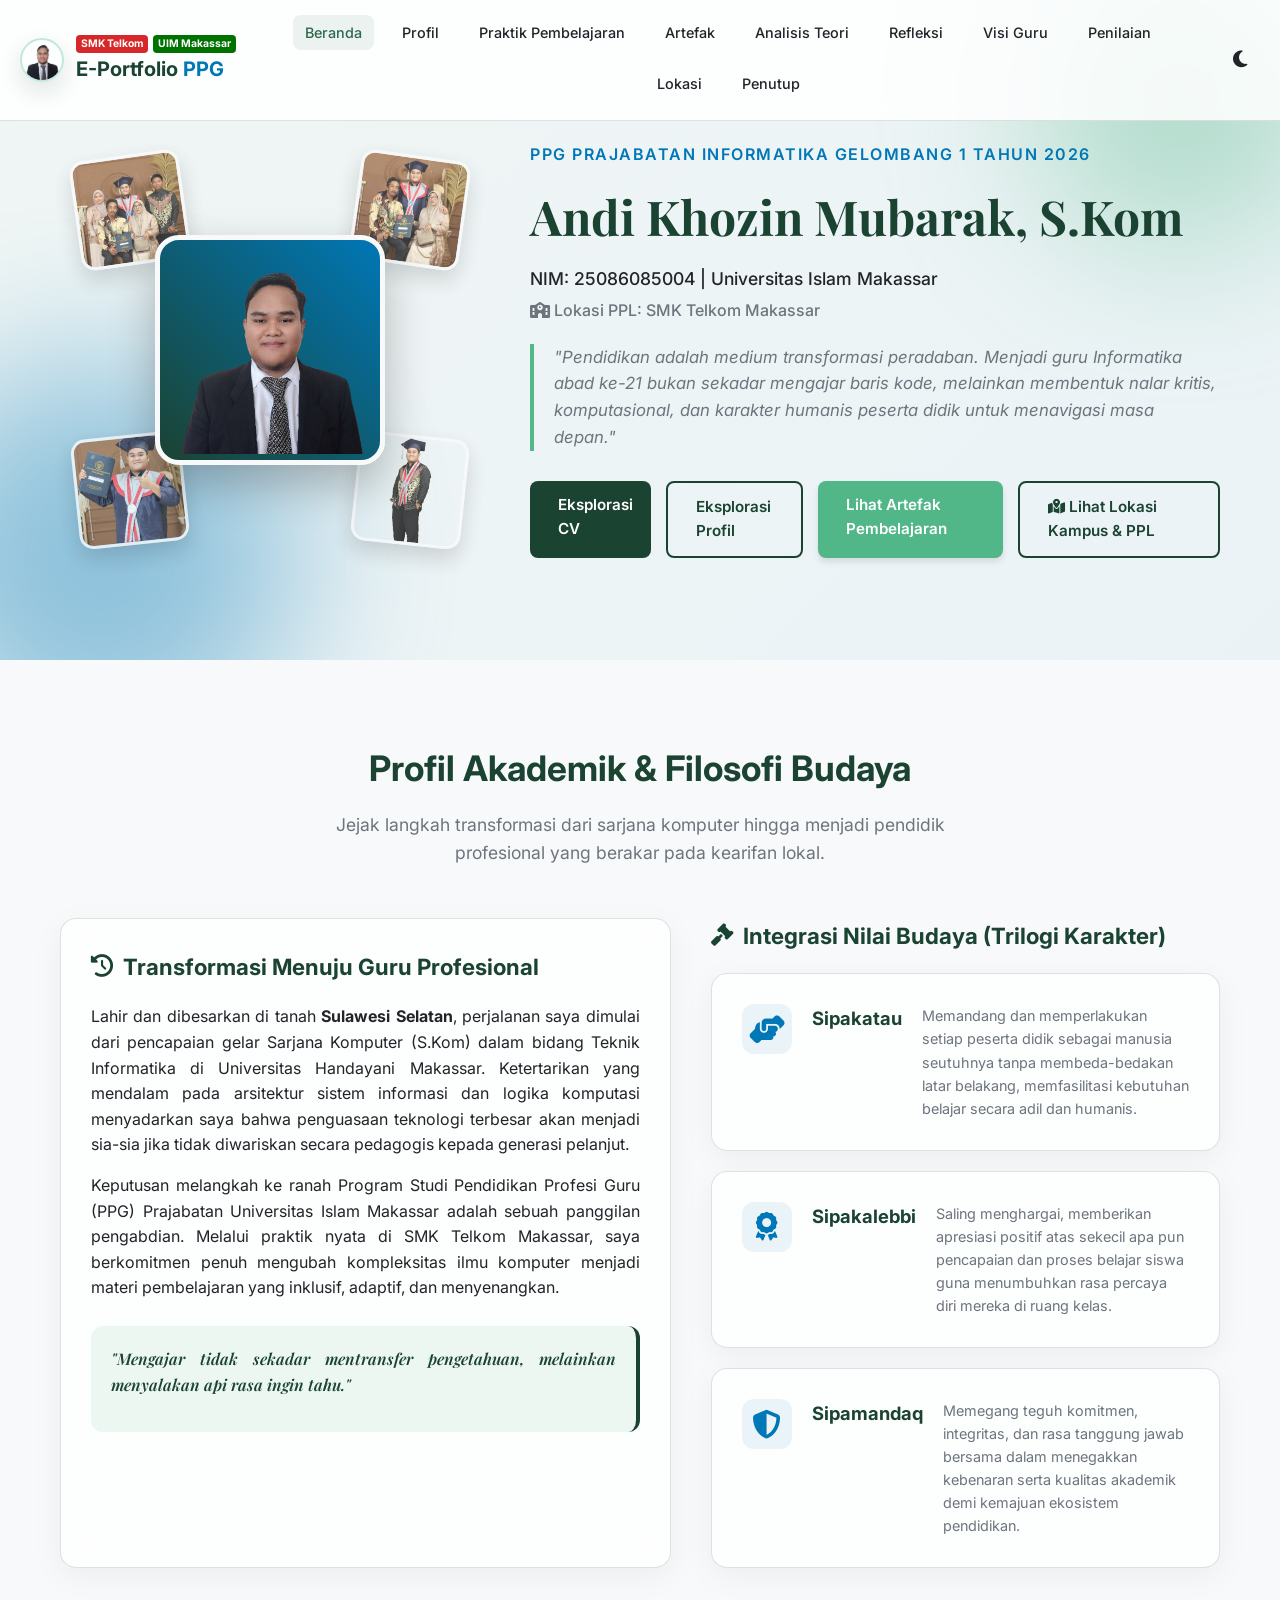
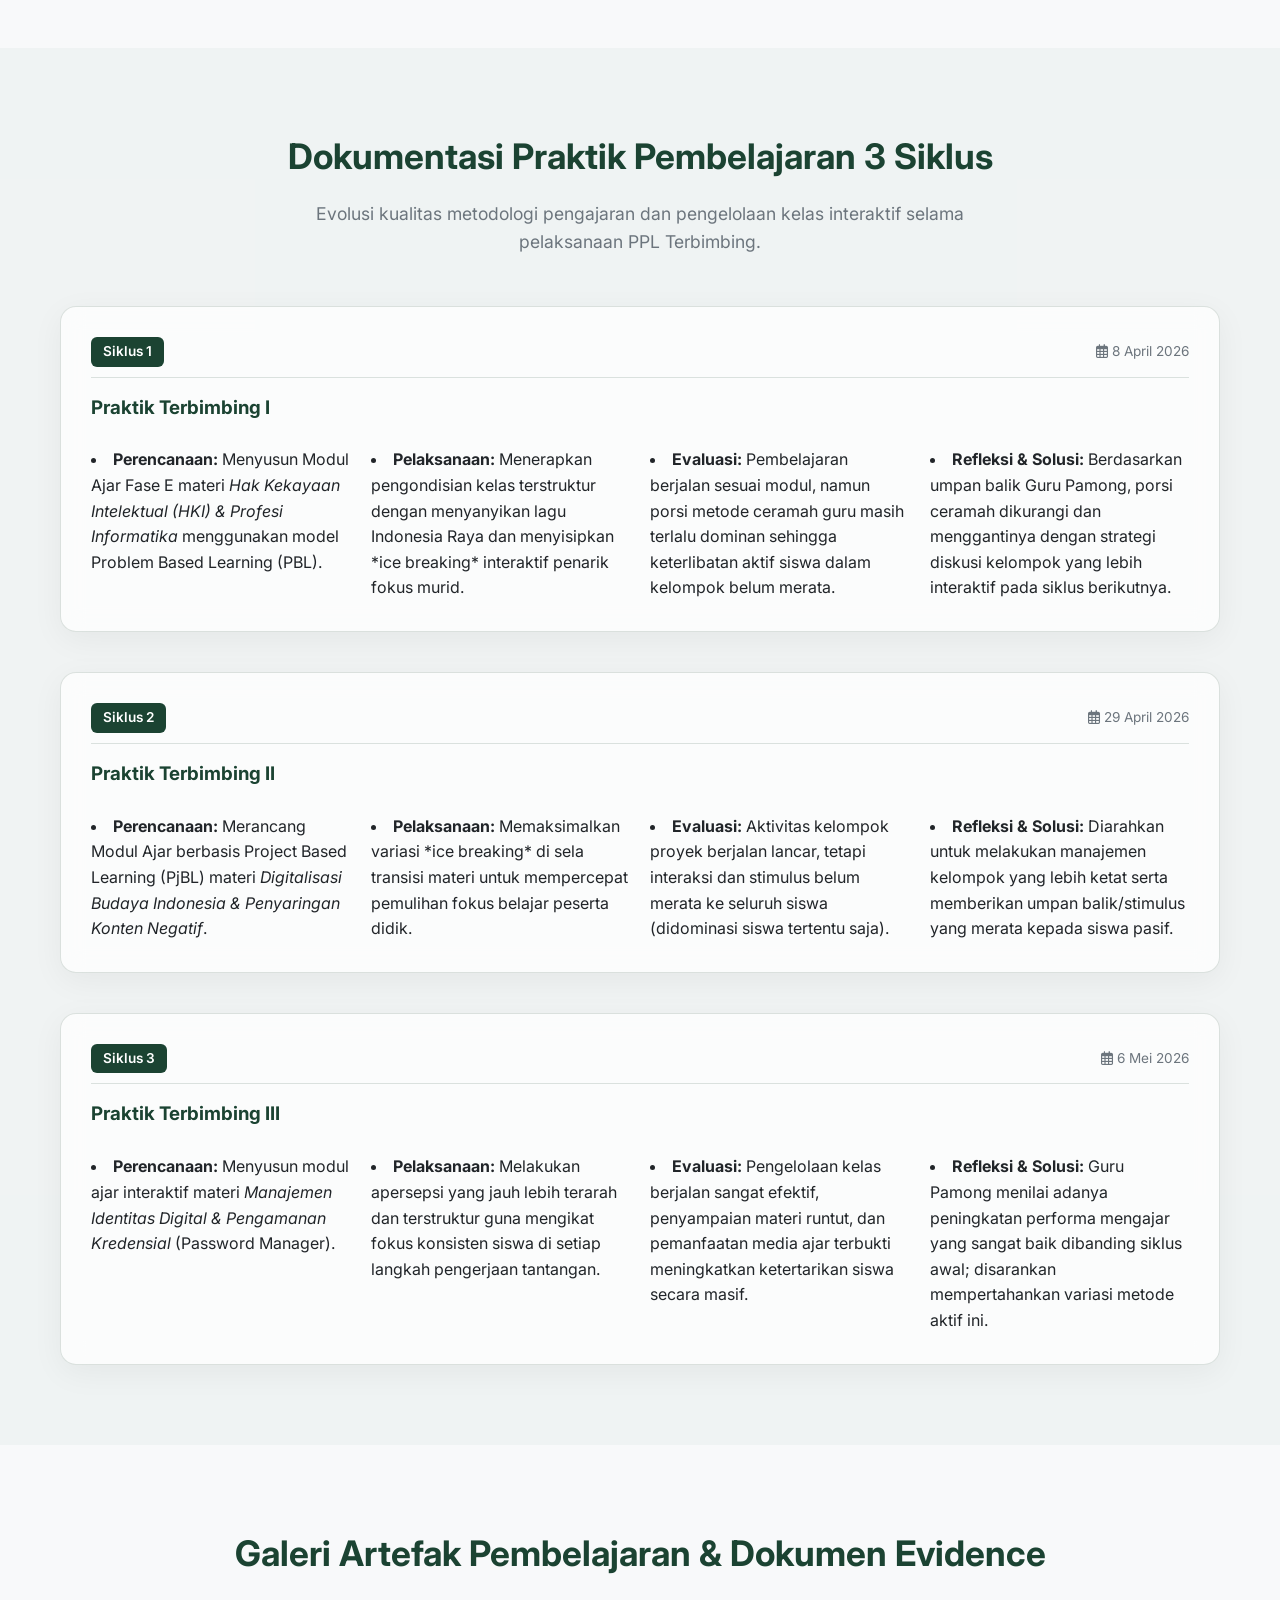
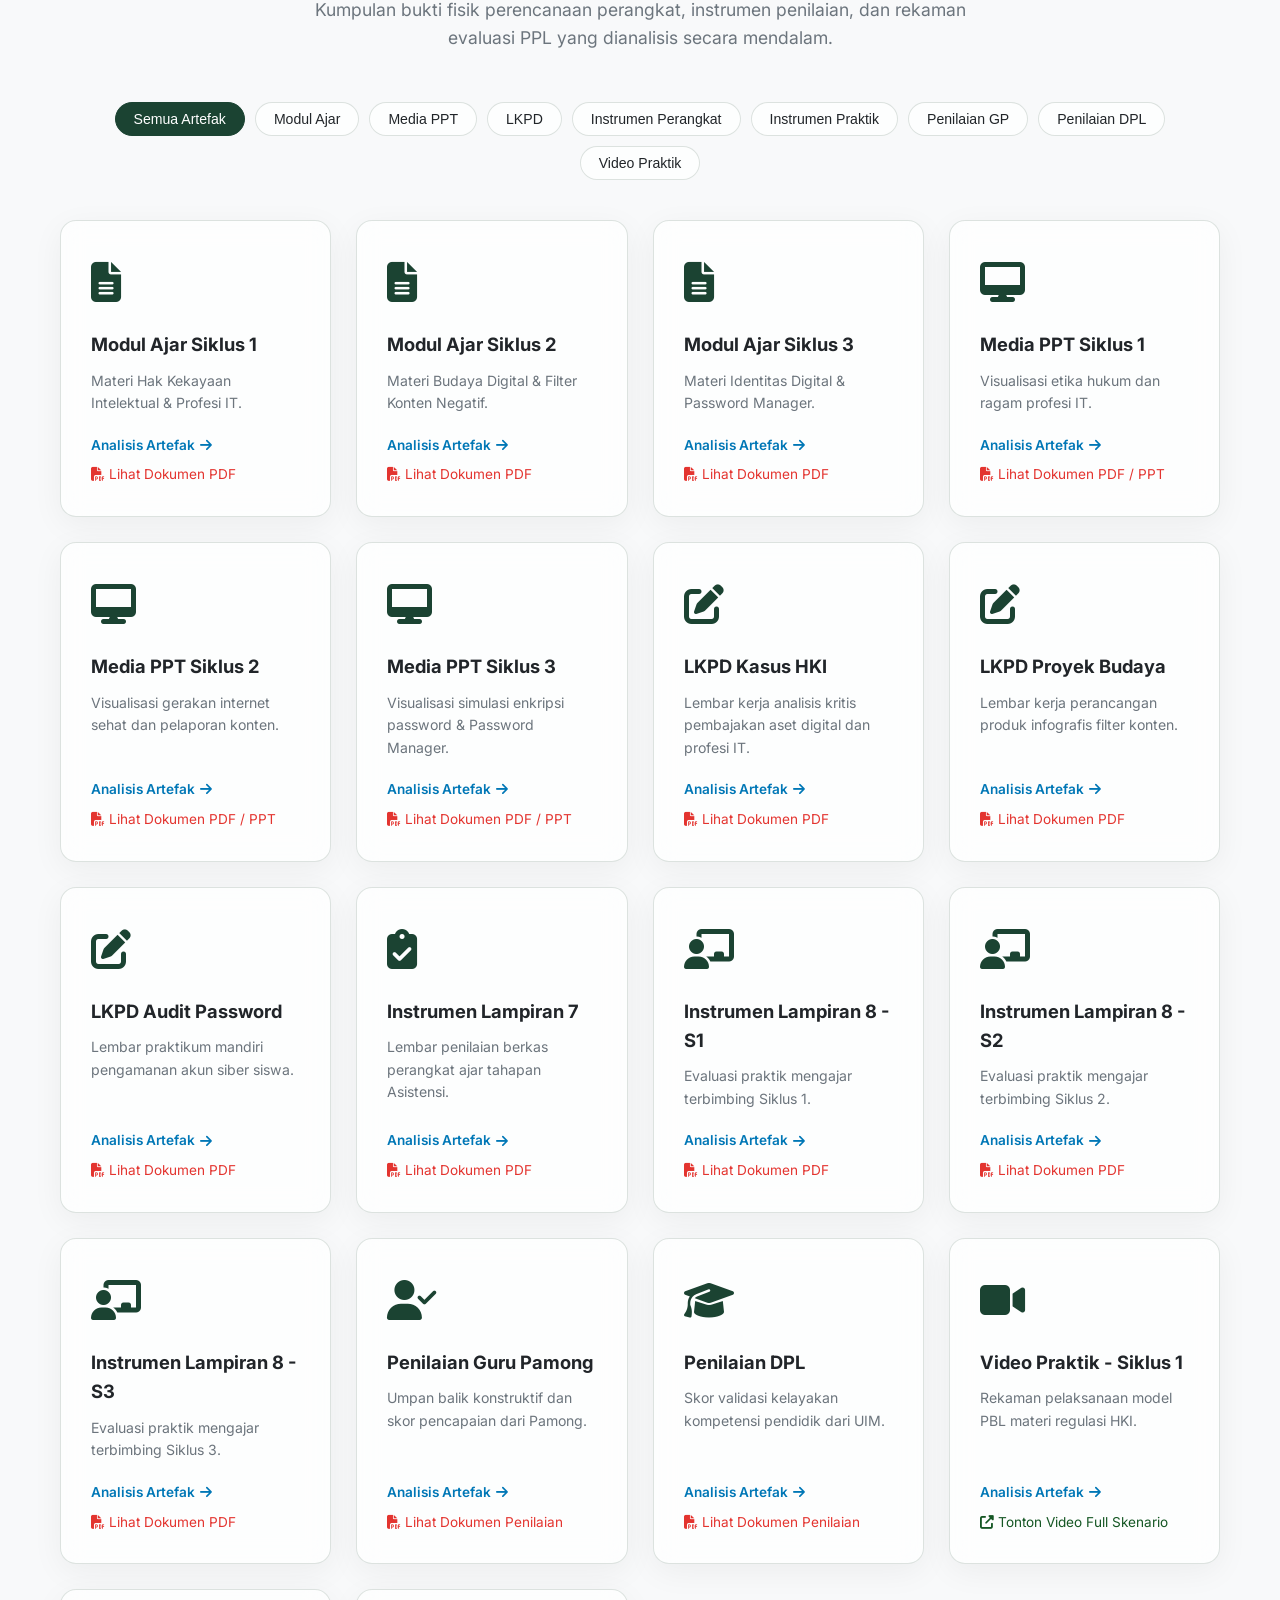
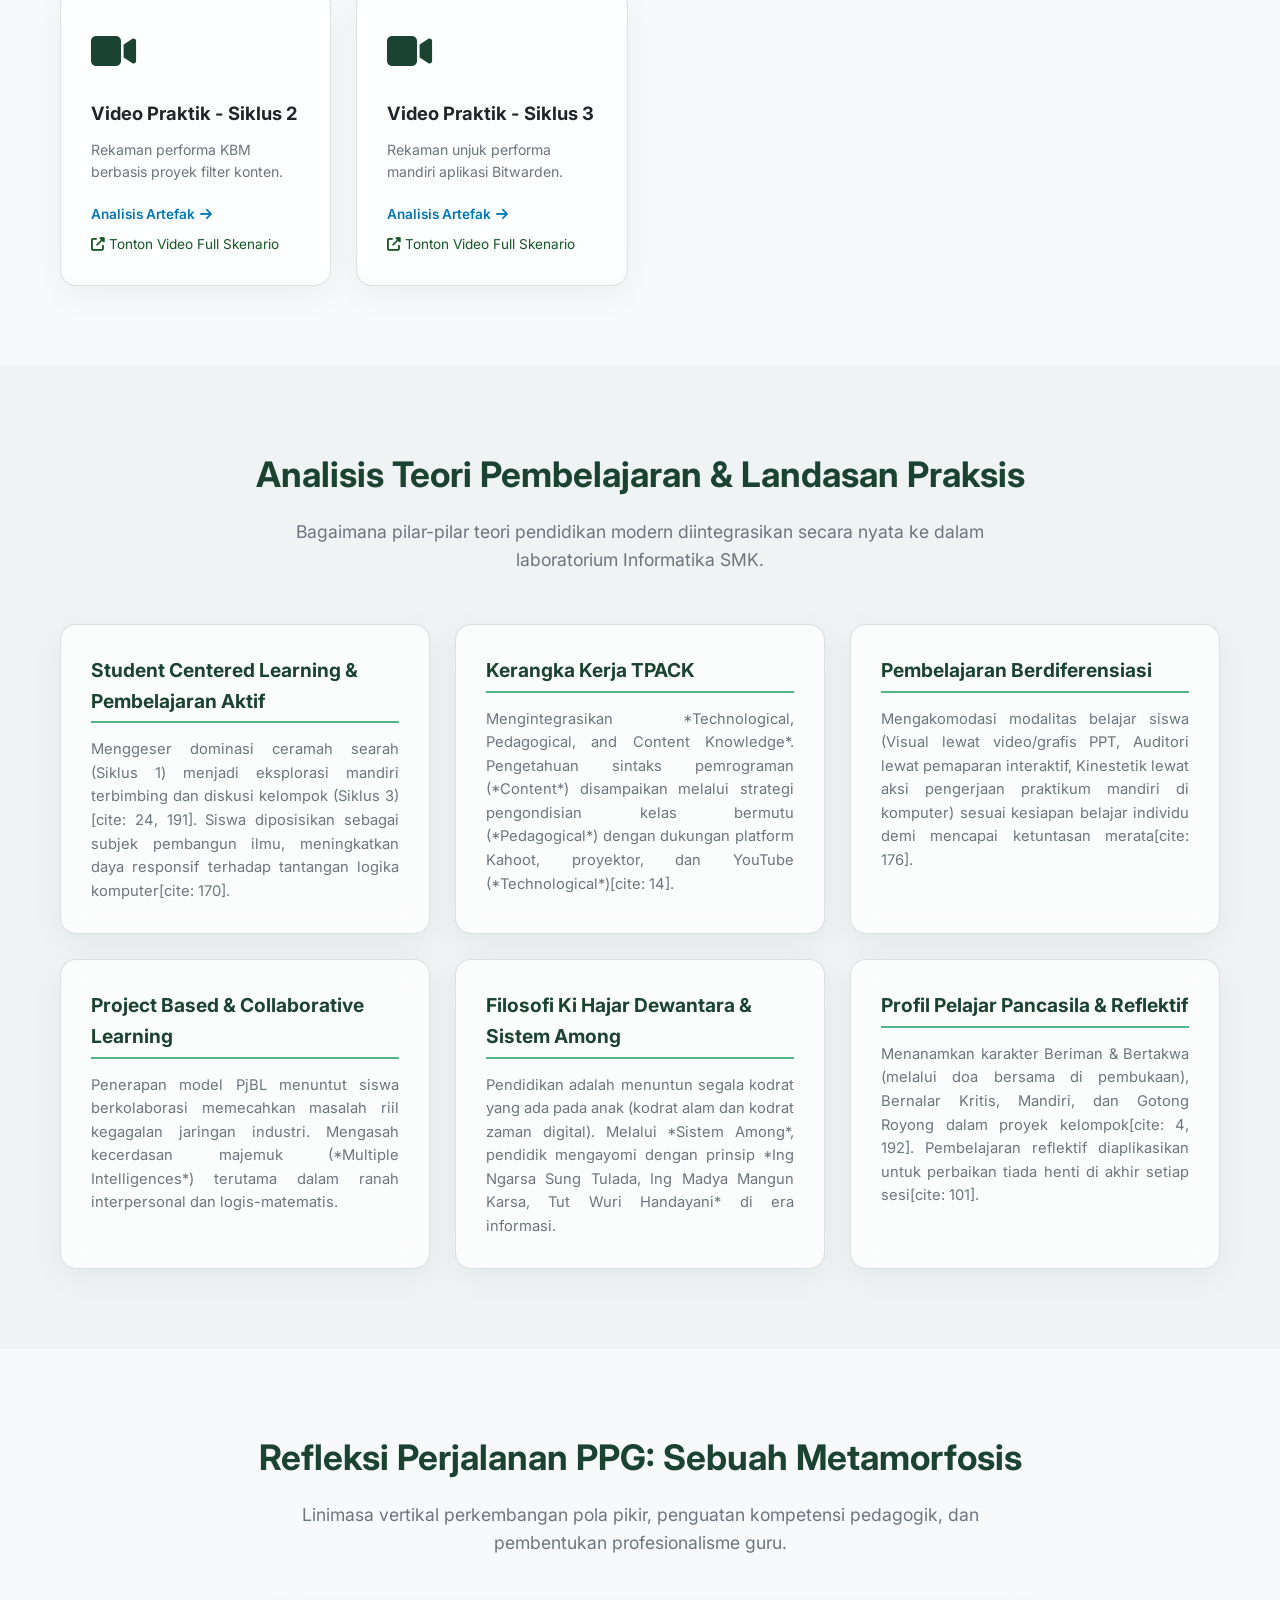
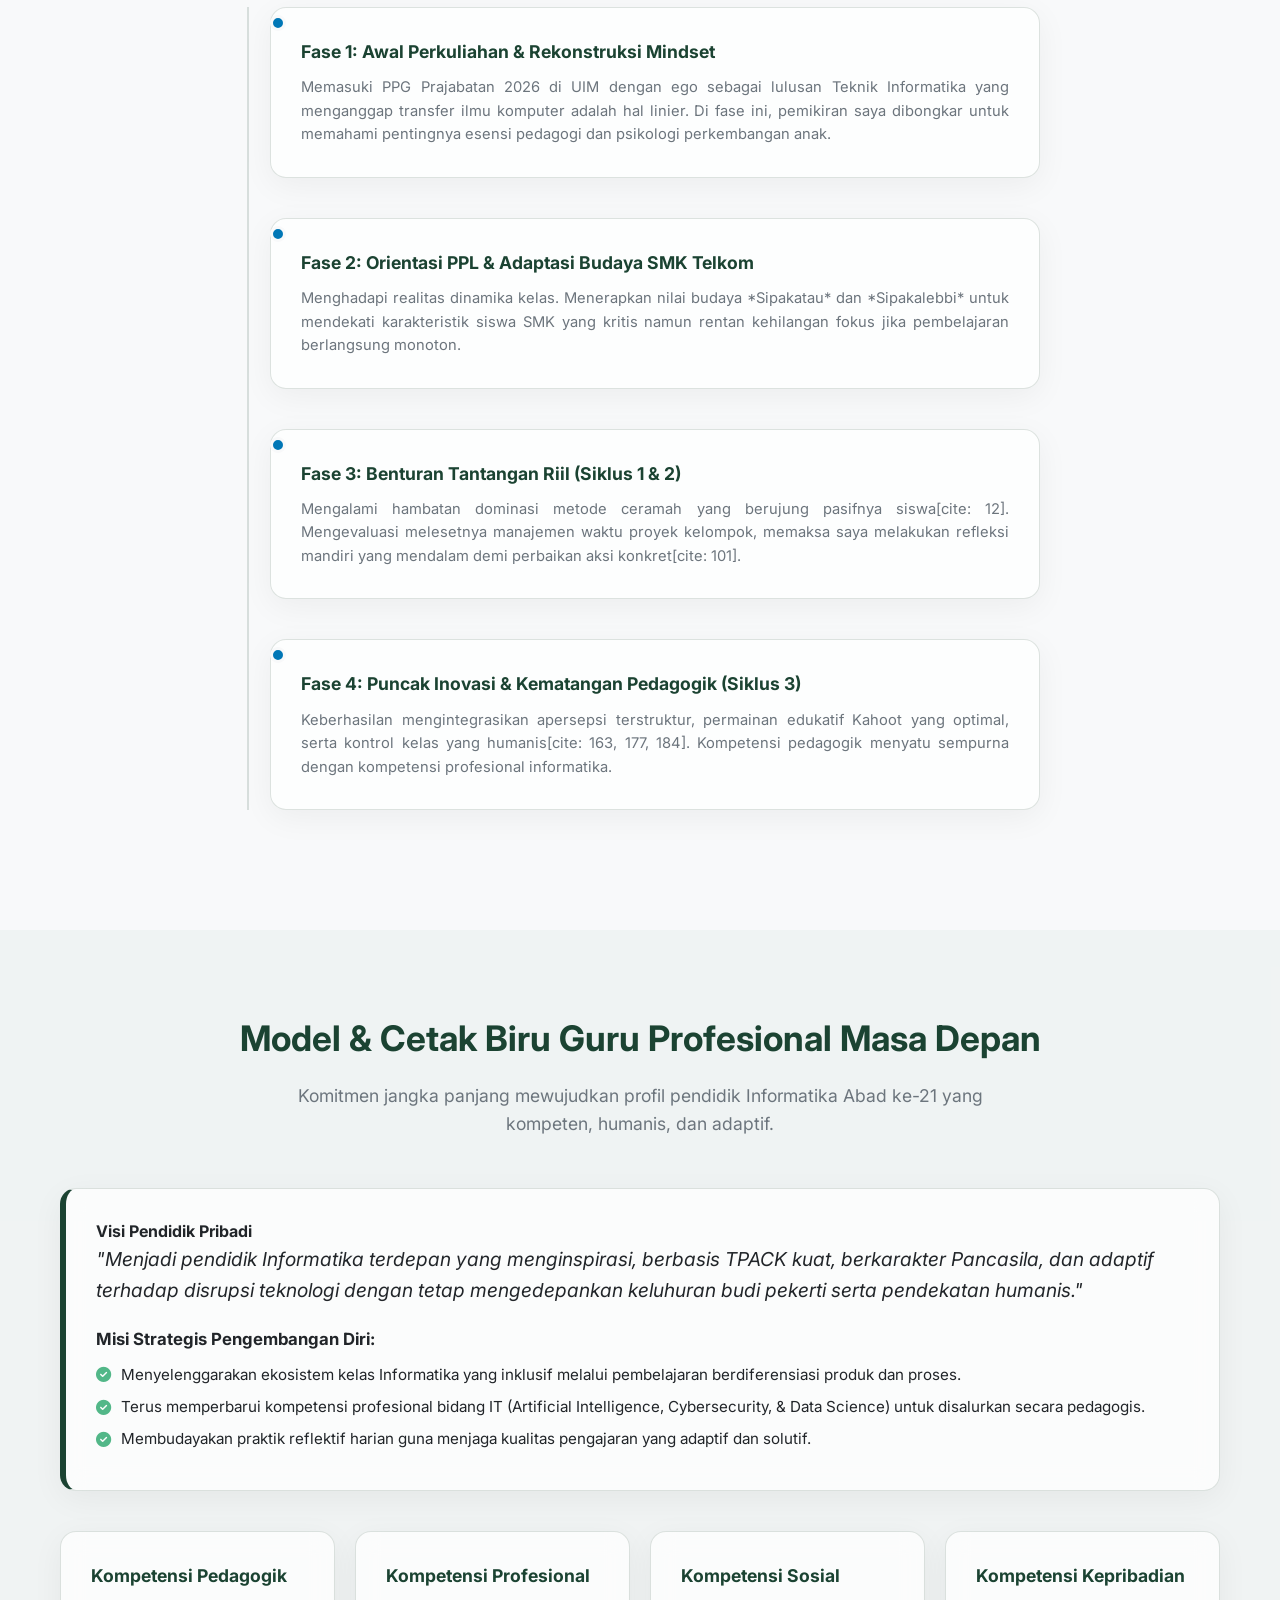
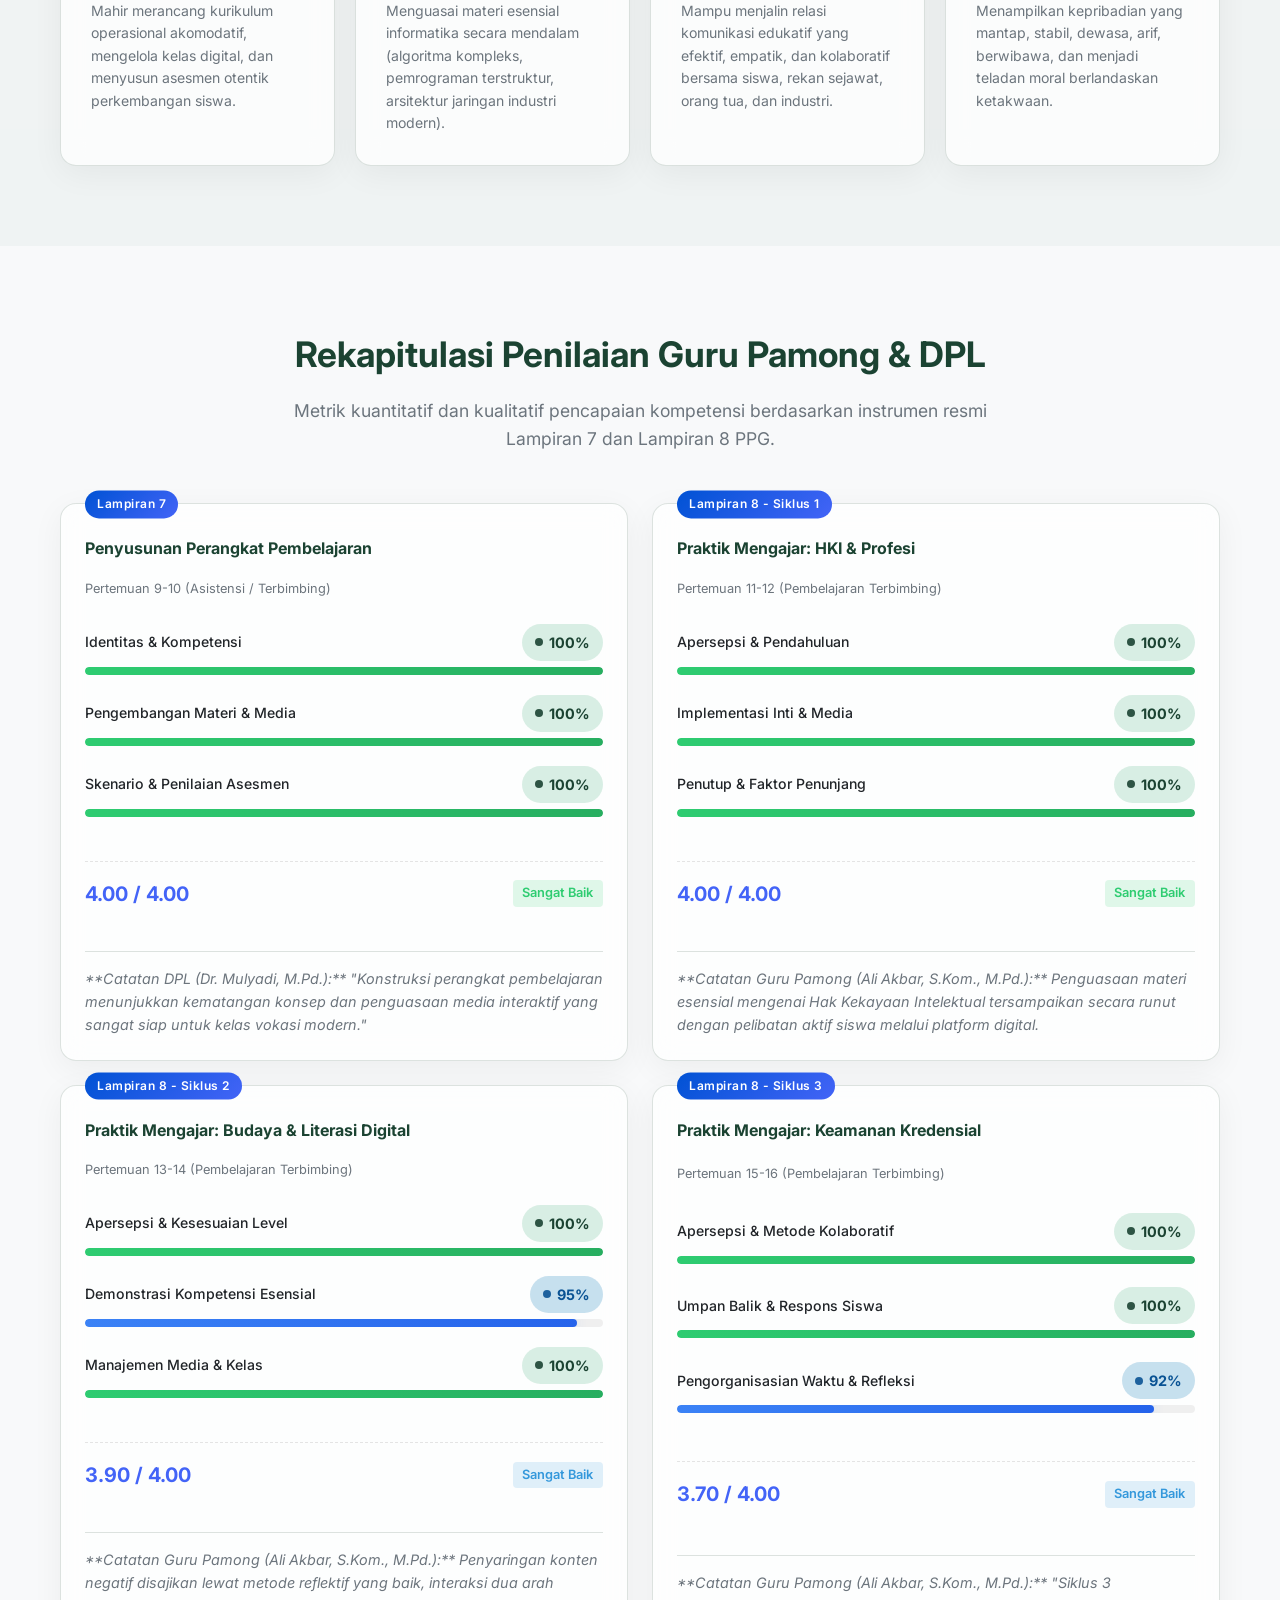
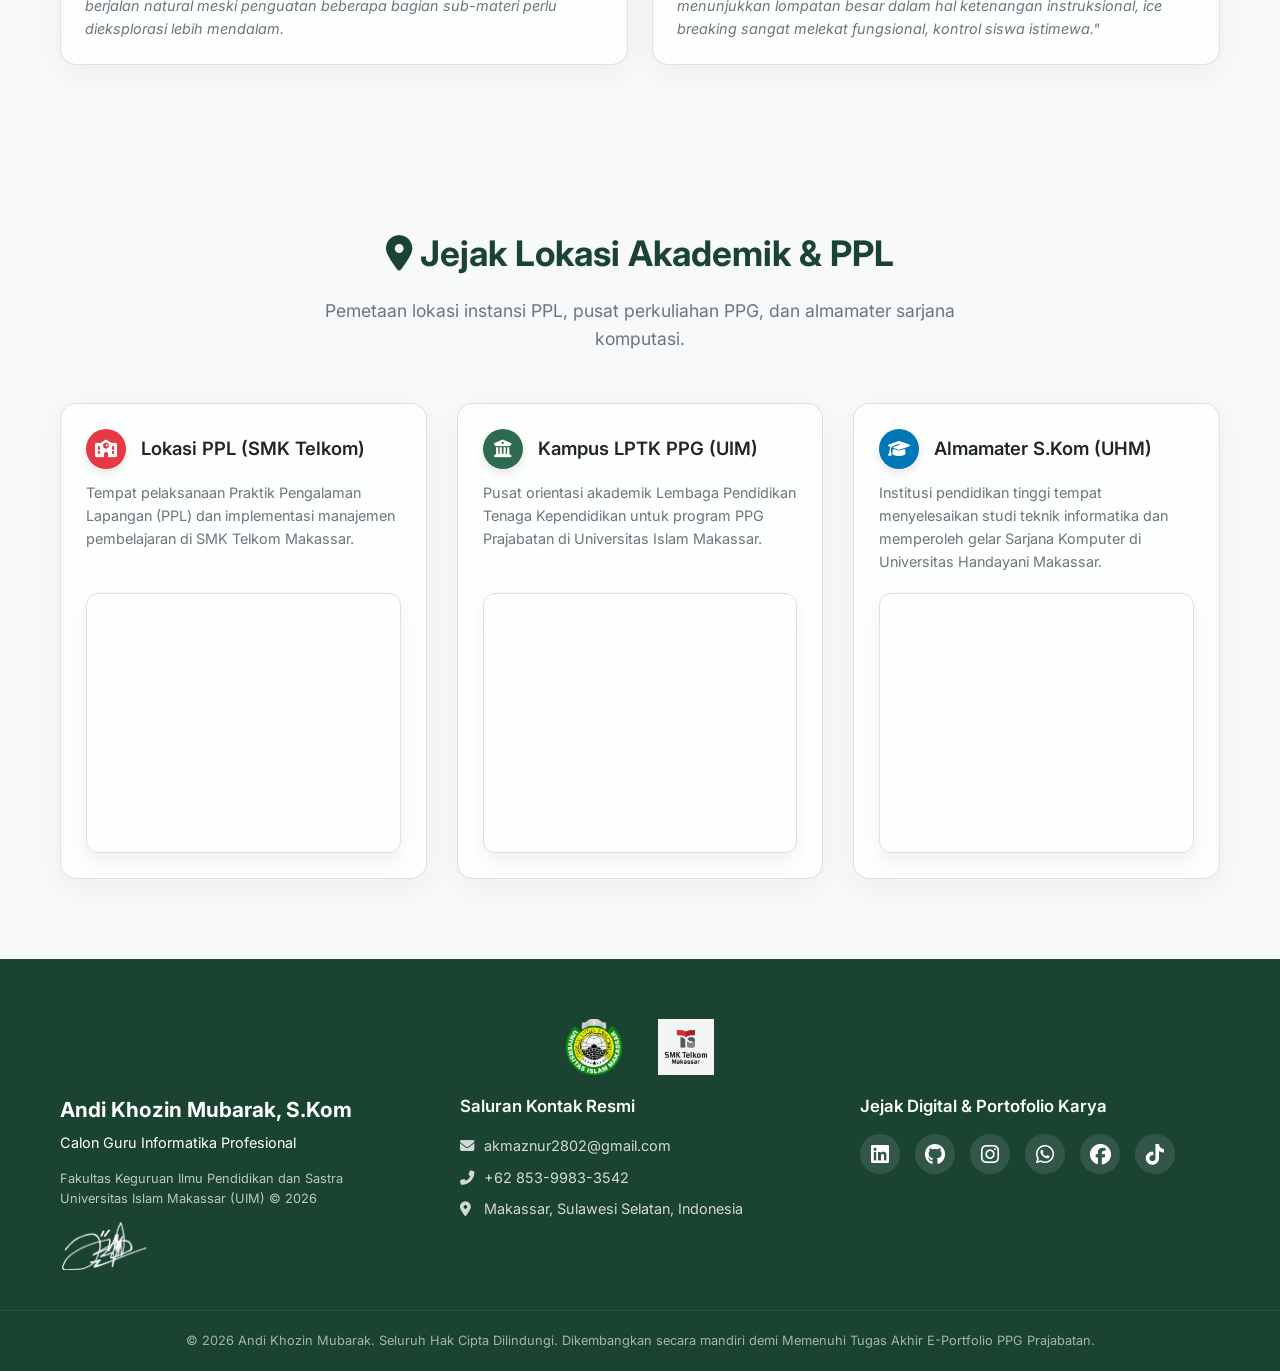
==== index.html @ 780a8c97 "PORTOFOLIO AKU SELESAI, YEAAAYYYYY" ====
<!DOCTYPE html>
<html lang="id">
<head>
    <meta charset="UTF-8">
    <meta name="viewport" content="width=device-width, initial-scale=1.0">
    <meta name="description" content="E-Portfolio PPG Prajabatan Informatika 2026 - Andi Khozin Mubarak, S.Kom">
    <title>Andi Khozin Mubarak | E-Portfolio PPG Prajabatan</title>
    <link rel="icon" href="image/me.png" type="image/png">
    <link rel="apple-touch-icon" href="image/me.png">
    <link href="https://fonts.googleapis.com/css2?family=Inter:wght@300;400;500;600;700&family=Playfair+Display:ital,wght@0,600;1,600&display=swap" rel="stylesheet">
    <link rel="stylesheet" href="https://cdnjs.cloudflare.com/ajax/libs/font-awesome/6.4.0/css/all.min.css">
    <link rel="stylesheet" href="css/style.css">
</head>
<body>

    <header class="navbar" id="navbar">
        <div class="nav-container">
            <div class="logo">
                <img class="logo-avatar" src="image/me.png" alt="Foto Andi Khozin Mubarak">
                <div>
                    <div class="logo-icons">
                        <span class="inst-tag smk">SMK Telkom</span>
                        <span class="inst-tag uim">UIM Makassar</span>
                    </div>
                    <span class="logo-text">E-Portfolio <span>PPG</span></span>
                </div>
            </div>
            <nav class="nav-links" id="navLinks">
                <a href="#home" class="nav-item active">Beranda</a>
                <a href="#profil" class="nav-item">Profil</a>
                <a href="#praktik" class="nav-item">Praktik Pembelajaran</a>
                <a href="#artefak" class="nav-item">Artefak</a>
                <a href="#teori" class="nav-item">Analisis Teori</a>
                <a href="#refleksi" class="nav-item">Refleksi</a>
                <a href="#visi" class="nav-item">Visi Guru</a>
                <a href="#penilaian" class="nav-item">Penilaian</a>
                <a href="#lokasi-peta" class="nav-item">Lokasi</a>
                <a href="#penutup" class="nav-item">Penutup</a>
            </nav>
            <div class="nav-actions">
                <button id="theme-toggle" class="icon-btn" aria-label="Toggle Dark Mode">
                    <i class="fas fa-moon"></i>
                </button>
                <button class="mobile-menu-btn" id="mobileMenuBtn" aria-label="Open Menu">
                    <i class="fas fa-bars"></i>
                </button>
            </div>
        </div>
    </header>

    <section id="home" class="hero">
        <div class="hero-bg-shapes">
            <div class="shape shape-1"></div>
            <div class="shape shape-2"></div>
        </div>
        <div class="container hero-grid">
            <div class="hero-avatar-area">
                <div class="avatar-composite-wrapper">
                    <div class="avatar-secondary avatar-top-left">
                        <img src="image/myfoto.jpeg" alt="Aktivitas Kuliah IT">
                    </div>

                    <div class="avatar-secondary avatar-top-right">
                        <img src="image/myfoto2.jpeg" alt="Aktivitas PPG LPTK">
                    </div>

                    <div class="avatar-secondary avatar-bottom-left">
                        <img src="image/myfoto3.jpeg" alt="Praktik PPL SMK">
                    </div>

                    <div class="avatar-secondary avatar-bottom-right">
                        <img src="image/fotoaku.png" alt="Proyek IoT & AI System">
                    </div>

                    <div class="avatar-frame main-frame">
                        <img src="image/me.png" alt="Andi Khozin Mubarak, S.Kom">
                    </div>
                </div>
            </div>
            <div class="hero-text-area">
                <p class="subtitle-ppg">PPG Prajabatan Informatika Gelombang 1 Tahun 2026</p>
                <h1>Andi Khozin Mubarak, S.Kom</h1>
                <p class="meta-academic">NIM: 25086085004 | Universitas Islam Makassar</p>
                <p class="school-ppl"><i class="fas fa-school"></i> Lokasi PPL: SMK Telkom Makassar</p>
                <blockquote class="hero-quote">
                    "Pendidikan adalah medium transformasi peradaban. Menjadi guru Informatika abad ke-21 bukan sekadar mengajar baris kode, melainkan membentuk nalar kritis, komputasional, dan karakter humanis peserta didik untuk menavigasi masa depan."
                </blockquote>
                <div class="hero-actions">
                    <a href="pdf/cv.pdf" class="btn btn-primary" target="_blank">Eksplorasi CV</a>
                    <a href="#profil" class="btn btn-secondary">Eksplorasi Profil</a>
                    <a href="#artefak" class="btn btn-accent">Lihat Artefak Pembelajaran</a>
                    <a href="#lokasi-peta" class="btn btn-secondary">
                        <i class="fas fa-map-marked-alt"></i> Lihat Lokasi Kampus & PPL
                    </a>
                </div>
            </div>
        </div>
    </section>

    <section id="profil" class="section">
        <div class="container">
            <div class="section-header">
                <h2>Profil Akademik & Filosofi Budaya</h2>
                <p>Jejak langkah transformasi dari sarjana komputer hingga menjadi pendidik profesional yang berakar pada kearifan lokal.</p>
            </div>
            <div class="profile-layout">
                <div class="profile-bio glass-card">
                    <h3><i class="fas fa-history"></i> Transformasi Menuju Guru Profesional</h3>
                    <p>Lahir dan dibesarkan di tanah <strong>Sulawesi Selatan</strong>, perjalanan saya dimulai dari pencapaian gelar Sarjana Komputer (S.Kom) dalam bidang Teknik Informatika di Universitas Handayani Makassar. Ketertarikan yang mendalam pada arsitektur sistem informasi dan logika komputasi menyadarkan saya bahwa penguasaan teknologi terbesar akan menjadi sia-sia jika tidak diwariskan secara pedagogis kepada generasi pelanjut.</p>
                    <p>Keputusan melangkah ke ranah Program Studi Pendidikan Profesi Guru (PPG) Prajabatan Universitas Islam Makassar adalah sebuah panggilan pengabdian. Melalui praktik nyata di SMK Telkom Makassar, saya berkomitmen penuh mengubah kompleksitas ilmu komputer menjadi materi pembelajaran yang inklusif, adaptif, dan menyenangkan.</p>
                    <div class="profile-quote-box">
                        <p class="profile-quote">"Mengajar tidak sekadar mentransfer pengetahuan, melainkan menyalakan api rasa ingin tahu."</p>
                    </div>
                </div>
                <div class="profile-values">
                    <h3 class="values-title"><i class="fas fa-gavel"></i> Integrasi Nilai Budaya (Trilogi Karakter)</h3>
                    <div class="value-cards">
                        <div class="val-card glass-card">
                            <div class="val-icon"><i class="fas fa-hands-helping"></i></div>
                            <h4>Sipakatau</h4>
                            <p>Memandang dan memperlakukan setiap peserta didik sebagai manusia seutuhnya tanpa membeda-bedakan latar belakang, memfasilitasi kebutuhan belajar secara adil dan humanis.</p>
                        </div>
                        <div class="val-card glass-card">
                            <div class="val-icon"><i class="fas fa-award"></i></div>
                            <h4>Sipakalebbi</h4>
                            <p>Saling menghargai, memberikan apresiasi positif atas sekecil apa pun pencapaian dan proses belajar siswa guna menumbuhkan rasa percaya diri mereka di ruang kelas.</p>
                        </div>
                        <div class="val-card glass-card">
                            <div class="val-icon"><i class="fas fa-shield-alt"></i></div>
                            <h4>Sipamandaq</h4>
                            <p>Memegang teguh komitmen, integritas, dan rasa tanggung jawab bersama dalam menegakkan kebenaran serta kualitas akademik demi kemajuan ekosistem pendidikan.</p>
                        </div>
                    </div>
                </div>
            </div>
        </div>
    </section>

    <section id="praktik" class="section bg-alt">
        <div class="container">
            <div class="section-header">
                <h2>Dokumentasi Praktik Pembelajaran 3 Siklus</h2>
                <p>Evolusi kualitas metodologi pengajaran dan pengelolaan kelas interaktif selama pelaksanaan PPL Terbimbing.</p>
            </div>
            <div class="cycles-container">
                <div class="cycle-block glass-card">
                    <div class="cycle-meta">
                        <span class="cycle-badge">Siklus 1</span>
                        <span class="cycle-date"><i class="far fa-calendar-alt"></i> 8 April 2026</span>
                    </div>
                    <h3>Praktik Terbimbing I</h3>
                    <div class="cycle-grid">
                            <li><strong>Perencanaan:</strong> Menyusun Modul Ajar Fase E materi <em>Hak Kekayaan Intelektual (HKI) & Profesi Informatika</em> menggunakan model Problem Based Learning (PBL).</li>
                            <li><strong>Pelaksanaan:</strong> Menerapkan pengondisian kelas terstruktur dengan menyanyikan lagu Indonesia Raya dan menyisipkan *ice breaking* interaktif penarik fokus murid.</li>
                            <li><strong>Evaluasi:</strong> Pembelajaran berjalan sesuai modul, namun porsi metode ceramah guru masih terlalu dominan sehingga keterlibatan aktif siswa dalam kelompok belum merata.</li>
                            <li><strong>Refleksi & Solusi:</strong> Berdasarkan umpan balik Guru Pamong, porsi ceramah dikurangi dan menggantinya dengan strategi diskusi kelompok yang lebih interaktif pada siklus berikutnya.</li>
                    </div>
                </div>

                <div class="cycle-block glass-card">
                    <div class="cycle-meta">
                        <span class="cycle-badge">Siklus 2</span>
                        <span class="cycle-date"><i class="far fa-calendar-alt"></i> 29 April 2026</span>
                    </div>
                    <h3>Praktik Terbimbing II</h3>
                    <div class="cycle-grid">
                            <li><strong>Perencanaan:</strong> Merancang Modul Ajar berbasis Project Based Learning (PjBL) materi <em>Digitalisasi Budaya Indonesia & Penyaringan Konten Negatif</em>.</li>
                            <li><strong>Pelaksanaan:</strong> Memaksimalkan variasi *ice breaking* di sela transisi materi untuk mempercepat pemulihan fokus belajar peserta didik.</li>
                            <li><strong>Evaluasi:</strong> Aktivitas kelompok proyek berjalan lancar, tetapi interaksi dan stimulus belum merata ke seluruh siswa (didominasi siswa tertentu saja).</li>
                            <li><strong>Refleksi & Solusi:</strong> Diarahkan untuk melakukan manajemen kelompok yang lebih ketat serta memberikan umpan balik/stimulus yang merata kepada siswa pasif.</li>
                    </div>
                </div>

                <div class="cycle-block glass-card">
                    <div class="cycle-meta">
                        <span class="cycle-badge">Siklus 3</span>
                        <span class="cycle-date"><i class="far fa-calendar-alt"></i> 6 Mei 2026</span>
                    </div>
                    <h3>Praktik Terbimbing III</h3>
                    <div class="cycle-grid">
                            <li><strong>Perencanaan:</strong> Menyusun modul ajar interaktif materi <em>Manajemen Identitas Digital & Pengamanan Kredensial</em> (Password Manager).</li>
                            <li><strong>Pelaksanaan:</strong> Melakukan apersepsi yang jauh lebih terarah dan terstruktur guna mengikat fokus konsisten siswa di setiap langkah pengerjaan tantangan.</li>
                            <li><strong>Evaluasi:</strong> Pengelolaan kelas berjalan sangat efektif, penyampaian materi runtut, dan pemanfaatan media ajar terbukti meningkatkan ketertarikan siswa secara masif.</li>
                            <li><strong>Refleksi & Solusi:</strong> Guru Pamong menilai adanya peningkatan performa mengajar yang sangat baik dibanding siklus awal; disarankan mempertahankan variasi metode aktif ini.</li>
                    </div>
                </div>
            </div>
        </div>
    </section>

    <section id="artefak" class="section">
            <div class="container">
                <div class="section-header">
                    <h2>Galeri Artefak Pembelajaran & Dokumen Evidence</h2>
                    <p>Kumpulan bukti fisik perencanaan perangkat, instrumen penilaian, dan rekaman evaluasi PPL yang dianalisis secara mendalam.</p>
                </div>

                <div class="filter-wrapper">
                    <button class="filter-btn active" data-filter="all">Semua Artefak</button>
                    <button class="filter-btn" data-filter="modul">Modul Ajar</button>
                    <button class="filter-btn" data-filter="media">Media PPT</button>
                    <button class="filter-btn" data-filter="lkpd">LKPD</button>
                    <button class="filter-btn" data-filter="perangkat">Instrumen Perangkat</button>
                    <button class="filter-btn" data-filter="praktik">Instrumen Praktik</button>
                    <button class="filter-btn" data-filter="gp">Penilaian GP</button>
                    <button class="filter-btn" data-filter="dpl">Penilaian DPL</button>
                    <button class="filter-btn" data-filter="video">Video Praktik</button>
                </div>

                <div class="gallery-grid" id="galleryGrid">
                    
                    <!-- SIKLUS 1: HAK KEKAYAAN INTELEKTUAL & PROFESI IT -->
                    <div class="gallery-item glass-card" data-category="modul" 
                        data-title="Modul Ajar Siklus 1: Hak Kekayaan Intelektual & Profesi IT"
                        data-context="Materi etika digital, regulasi hukum siber, dan peluang karir Informatika Fase E di SMK Telkom Makassar."
                        data-goals="Siswa mampu menjelaskan pengertian HKI, mengidentifikasi bentuk pelanggaran HKI, menghargai karya digital, serta mengenal ragam profesi IT beserta kompetensi dasarnya."
                        data-theory="Pendekatan Discovery Learning berorientasi pada stimulasi kasus riil dan eksplorasi terbimbing."
                        data-pros="Metode studi kasus pelanggaran hak cipta efektif merangsang penalaran kritis dan kolaborasi kelompok."
                        data-cons="Manajemen alokasi waktu pada porsi pembukaan dan transisi antar-sintaks masih perlu diperketat."
                        data-reflection="Sintaks penemuan membantu siswa mandiri membedakan batas plagiarisme dan komersialisasi karya secara legal.">
                        <div class="item-icon-box"><i class="fas fa-file-alt"></i></div>
                        <h4>Modul Ajar Siklus 1</h4>
                        <p>Materi Hak Kekayaan Intelektual & Profesi IT.</p>
                        <span class="view-details">Analisis Artefak <i class="fas fa-arrow-right"></i></span>
                        <a href="pdf/modul1.pdf" target="_blank" class="view-pdf-link" style="display: block; margin-top: 8px; font-size: 0.85rem; color: #e3342f; text-decoration: none;"><i class="fas fa-file-pdf"></i> Lihat Dokumen PDF</a>
                    </div>

                    <!-- SIKLUS 2: BUDAYA DIGITAL & FILTER KONTEN NEGATIF -->
                    <div class="gallery-item glass-card" data-category="modul" 
                        data-title="Modul Ajar Siklus 2: Budaya Digital & Filter Konten Negatif"
                        data-context="Materi penyaringan konten negatif dan digitalisasi nilai kebudayaan nasional di internet kelas X."
                        data-goals="Siswa mampu menganalisis manfaat digitalisasi budaya, mengidentifikasi risiko siber, menyaring konten negatif, serta membuat produk kampanye digital sederhana."
                        data-theory="Project Based Learning (PjBL) dengan mengedepankan kolaborasi kreatif pembuatan produk edukatif."
                        data-pros="Siswa sukses memproduksi output nyata berupa infografis penanggulangan hoaks dan cyberbullying."
                        data-cons="Aktivitas diskusi tim cenderung didominasi siswa tertentu; alokasi perhatian guru kurang merata."
                        data-reflection="Model berbasis proyek terbukti melatih kepemimpinan siswa dalam menciptakan solusi moral digital.">
                        <div class="item-icon-box"><i class="fas fa-file-alt"></i></div>
                        <h4>Modul Ajar Siklus 2</h4>
                        <p>Materi Budaya Digital & Filter Konten Negatif.</p>
                        <span class="view-details">Analisis Artefak <i class="fas fa-arrow-right"></i></span>
                        <a href="pdf/modul2.pdf" target="_blank" class="view-pdf-link" style="display: block; margin-top: 8px; font-size: 0.85rem; color: #e3342f; text-decoration: none;"><i class="fas fa-file-pdf"></i> Lihat Dokumen PDF</a>
                    </div>

                    <!-- SIKLUS 3: MANAJEMEN IDENTITAS DIGITAL & KREDENSIAL -->
                    <div class="gallery-item glass-card" data-category="modul" 
                        data-title="Modul Ajar Siklus 3: Manajemen Identitas Digital & Kredensial"
                        data-context="Materi proteksi data pribadi dan konfigurasi pengelola kata sandi aman Fase E."
                        data-goals="Siswa mampu mengevaluasi kekuatan sandi melalui teori entropi, memahami serangan brute force, dan mengonfigurasi Password Manager secara aman."
                        data-theory="Project Based Learning (PjBL) dikombinasikan dengan teknik pengondisian scaffolding terstruktur."
                        data-pros="Sintaks modul berjalan sangat efektif, iklim kelas kondusif, dan materi sangat aplikatif bagi privasi murid."
                        data-cons="Peserta didik dengan literasi digital dasar rendah memerlukan modul panduan teknis yang lebih rinci."
                        data-reflection="Siklus klimaks yang mendapatkan pujian tinggi karena menunjukkan kemandirian belajar penuh dari siswa.">
                        <div class="item-icon-box"><i class="fas fa-file-alt"></i></div>
                        <h4>Modul Ajar Siklus 3</h4>
                        <p>Materi Identitas Digital & Password Manager.</p>
                        <span class="view-details">Analisis Artefak <i class="fas fa-arrow-right"></i></span>
                        <a href="pdf/modul3.pdf" target="_blank" class="view-pdf-link" style="display: block; margin-top: 8px; font-size: 0.85rem; color: #e3342f; text-decoration: none;"><i class="fas fa-file-pdf"></i> Lihat Dokumen PDF</a>
                    </div>

                    <!-- MEDIA Presentasi SIKLUS 1 -->
                    <div class="gallery-item glass-card" data-category="media"
                        data-title="Media PPT Siklus 1: Etika Digital & Hak Kekayaan Intelektual"
                        data-context="Pendukung paparan visual pada materi profesi informatika dan etika profesi guna memicu nalar kritis siswa."
                        data-goals="Mempermudah visualisasi perbedaan hak cipta, paten, merek, serta peta peran, kompetensi, dan tanggung jawab profesi IT."
                        data-theory="Cognitive Load Theory - menyusun slide minimalis guna meminimalkan distorsi fokus memori siswa."
                        data-pros="Memuat bagan konkret etika profesi serta studi kasus pembajakan software yang dekat dengan keseharian siswa."
                        data-cons="Minim akan elemen interaktif langsung seperti kuis cepat di dalam halaman presentasi."
                        data-reflection="Berhasil mereduksi kerumitan pasal-pasal hukum yang kaku menjadi diagram alir yang renyah dipahami.">
                        <div class="item-icon-box"><i class="fas fa-desktop"></i></div>
                        <h4>Media PPT Siklus 1</h4>
                        <p>Visualisasi etika hukum dan ragam profesi IT.</p>
                        <span class="view-details">Analisis Artefak <i class="fas fa-arrow-right"></i></span>
                        <a href="pdf/media1.pdf" target="_blank" class="view-pdf-link" style="display: block; margin-top: 8px; font-size: 0.85rem; color: #e3342f; text-decoration: none;"><i class="fas fa-file-pdf"></i> Lihat Dokumen PDF / PPT</a>
                    </div>

                    <!-- MEDIA PRESENTASI SIKLUS 2 -->
                    <div class="gallery-item glass-card" data-category="media"
                        data-title="Media PPT Siklus 2: Digitalisasi Kebudayaan & Penyaringan Konten"
                        data-context="Slide multimedia penuntun sintaks proyek penanggulangan paparan konten negatif internet berbasis nilai Pancasila."
                        data-goals="Menyajikan instruksi visual langkah demi langkah pelaporan konten negatif (hoaks, cyberbullying, pornografi, judi online) di internet."
                        data-theory="Dual Coding Theory - memadukan ringkasan poin verbal teks dengan ikon visual yang representatif."
                        data-pros="Dilengkapi panduan praktis (screenshot tutorial) pengerjaan proyek kampanye digital kelompok untuk mempermudah tugas siswa."
                        data-cons="Ukuran berkas presentasi tergolong besar akibat tingginya resolusi grafik infografis di dalamnya."
                        data-reflection="Sangat membantu meminimalkan pertanyaan berulang dari kelompok siswa saat durasi merancang infografis.">
                        <div class="item-icon-box"><i class="fas fa-desktop"></i></div>
                        <h4>Media PPT Siklus 2</h4>
                        <p>Visualisasi gerakan internet sehat dan pelaporan konten.</p>
                        <span class="view-details">Analisis Artefak <i class="fas fa-arrow-right"></i></span>
                        <a href="pdf/media2.pdf" target="_blank" class="view-pdf-link" style="display: block; margin-top: 8px; font-size: 0.85rem; color: #e3342f; text-decoration: none;"><i class="fas fa-file-pdf"></i> Lihat Dokumen PDF / PPT</a>
                    </div>

                    <!-- MEDIA PRESENTASI SIKLUS 3 -->
                    <div class="gallery-item glass-card" data-category="media"
                        data-title="Media PPT Siklus 3: Anatomi Password & Implementasi Password Manager"
                        data-context="Media presentasi interaktif demonstrasi keamanan siber kredensial dan mitigasi kebocoran akun di laboratorium."
                        data-goals="Menampilkan visualisasi komparasi tingkat entropi kata sandi serta langkah-langkah enkripsi pada Master Password."
                        data-theory="Visual Saliency - memberikan penekanan warna kontras pada area krusial pengaturan fitur generator, autofill, dan 2FA."
                        data-pros="Sangat interaktif dengan menyematkan kalkulator cek kekuatan password langsung di depan kelas."
                        data-cons="Kelancaran membaca teks kecil pada visual konfigurasi sangat bergantung pada kualitas ketajaman proyektor LCD."
                        data-reflection="Efektif membangun kewaspadaan siber dan memacu siswa mempraktikkan pengamanan akun secara real-time.">
                        <div class="item-icon-box"><i class="fas fa-desktop"></i></div>
                        <h4>Media PPT Siklus 3</h4>
                        <p>Visualisasi simulasi enkripsi password & Password Manager.</p>
                        <span class="view-details">Analisis Artefak <i class="fas fa-arrow-right"></i></span>
                        <a href="pdf/media3.pdf" target="_blank" class="view-pdf-link" style="display: block; margin-top: 8px; font-size: 0.85rem; color: #e3342f; text-decoration: none;"><i class="fas fa-file-pdf"></i> Lihat Dokumen PDF / PPT</a>
                    </div>

                    <!-- LKPD SIKLUS 1 -->
                    <div class="gallery-item glass-card" data-category="lkpd"
                        data-title="LKPD Siklus 1: Studi Kasus HKI & Eksplorasi Profesi Informatika"
                        data-context="Lembar kerja eksplorasi mandiri dan kelompok berbasis kasus pengunggahan gambar ilegal tanpa sumber."
                        data-goals="Melatih siswa menganalisis pelanggaran HKI, memetakan tugas/kompetensi profesi IT (Programmer, UI/UX, Cyber Security, Data Analyst), serta menyusun peta konsep HKI."
                        data-theory="Constructivist Learning Theory - membangun pemahaman etika hukum lewat model Discovery Learning secara berkelompok."
                        data-pros="Menyajikan skenario kasus kontekstual media sosial yang memantik pemikiran kritis tingkat tinggi (HOTS)."
                        data-cons="Formulasi rubrik pengisian jawaban esai di bagian akhir masih terlalu luas bagi siswa kelas X."
                        data-reflection="Siswa berhasil dilatih membedakan batas hak cipta digital dengan peniruan/plagiarisme secara mandiri.">
                        <div class="item-icon-box"><i class="fas fa-edit"></i></div>
                        <h4>LKPD Kasus HKI</h4>
                        <p>Lembar kerja analisis kritis pembajakan aset digital dan profesi IT.</p>
                        <span class="view-details">Analisis Artefak <i class="fas fa-arrow-right"></i></span>
                        <a href="pdf/lkpd1.pdf" target="_blank" class="view-pdf-link" style="display: block; margin-top: 8px; font-size: 0.85rem; color: #e3342f; text-decoration: none;"><i class="fas fa-file-pdf"></i> Lihat Dokumen PDF</a>
                    </div>

                    <!-- LKPD SIKLUS 2 -->
                    <div class="gallery-item glass-card" data-category="lkpd"
                        data-title="LKPD Siklus 2: Analisis Budaya & Perancangan Kampanye Digital"
                        data-context="Panduan lembar kerja pengerjaan tugas proyek kelompok kampanye literasi digital bertema 'Budaya Lestari, Konten Bersih'."
                        data-goals="Membimbing tim siswa mengidentifikasi risiko digitalisasi budaya, memetakan penanggulangan 5 jenis konten negatif, dan mendesain draf kampanye."
                        data-theory="Social Constructivism (Vygotsky) - akselerasi pemahaman via kolaborasi proyek kelompok terstruktur."
                        data-pros="Menyediakan matriks pengerjaan terstruktur mulai dari penentuan target audiens, pesan, hingga slogan kampanye."
                        data-cons="Memerlukan pengawasan ekstra dari guru agar anggota kelompok yang pasif tidak lepas tangan."
                        data-reflection="Sangat efektif mempercepat koordinasi internal kelompok dalam merampungkan infografis tepat waktu.">
                        <div class="item-icon-box"><i class="fas fa-edit"></i></div>
                        <h4>LKPD Proyek Budaya</h4>
                        <p>Lembar kerja perancangan produk infografis filter konten.</p>
                        <span class="view-details">Analisis Artefak <i class="fas fa-arrow-right"></i></span>
                        <a href="pdf/lkpd2.pdf" target="_blank" class="view-pdf-link" style="display: block; margin-top: 8px; font-size: 0.85rem; color: #e3342f; text-decoration: none;"><i class="fas fa-file-pdf"></i> Lihat Dokumen PDF</a>
                    </div>

                    <!-- LKPD SIKLUS 3 -->
                    <div class="gallery-item glass-card" data-category="lkpd"
                        data-title="LKPD Siklus 3: Audit Kekuatan Akun & Simulasi Password Manager"
                        data-context="Lembar tantangan praktikum kelompok untuk menganalisis kerentanan password dan menyusun pseudocode pengelolaan sandi."
                        data-goals="Membimbing siswa melakukan audit password, menganalisis kasus brute force, dan melakukan simulasi fitur pengaman Password Manager."
                        data-theory="Experiential Learning (Kolb) - siklus belajar optimal melalui aksi nyata simulasi keamanan siber mandiri."
                        data-pros="Sangat praktis dan aplikatif; melatih logika berpikir siswa melalui penyusunan pseudocode alur aplikasi."
                        data-cons="Faktor privasi sangat tinggi; guru wajib menegaskan siswa agar tidak menuliskan password asli di lembar kerja."
                        data-reflection="Mendapat respon kepuasan luar biasa karena siswa merasa mendapatkan proteksi keamanan secara langsung.">
                        <div class="item-icon-box"><i class="fas fa-edit"></i></div>
                        <h4>LKPD Audit Password</h4>
                        <p>Lembar praktikum mandiri pengamanan akun siber siswa.</p>
                        <span class="view-details">Analisis Artefak <i class="fas fa-arrow-right"></i></span>
                        <a href="pdf/lkpd3.pdf" target="_blank" class="view-pdf-link" style="display: block; margin-top: 8px; font-size: 0.85rem; color: #e3342f; text-decoration: none;"><i class="fas fa-file-pdf"></i> Lihat Dokumen PDF</a>
                    </div>

                    <!-- DATA INSTRUMEN DAN LEMBAR PENILAIAN TETAP DIBAWAHNYA SESUAI KODE ASLI -->
                    <div class="gallery-item glass-card" data-category="perangkat"
                        data-title="Instrumen Perangkat Pembelajaran (Lampiran 7) - Masa Asistensi"
                        data-context="Validasi kelayakan seluruh dokumen perencanaan pembelajaran kurikulum merdeka pada awal orientasi."
                        data-goals="Memastikan kesesuaian capaian pembelajaran, indikator Bloom, relevansi TPACK, dan rubrik evaluasi asesmen."
                        data-theory="Reflective Practice (Schön) - tinjauan teoritis mendalam terhadap rancangan tindakan sebelum aksi kelas."
                        data-pros="Sangat detail dalam menakar akurasi instrumen penilaian kognitif, afektif, maupun psikomotorik."
                        data-cons="Aspek administratif yang sangat padat membutuhkan waktu sinkronisasi intensif bersama Pamong."
                        data-reflection="Menjadi fondasi utama sekaligus kompas dalam merakit kesiapan modul ajar dari siklus 1 hingga siklus 3.">
                        <div class="item-icon-box"><i class="fas fa-clipboard-check"></i></div>
                        <h4>Instrumen Lampiran 7</h4>
                        <p>Lembar penilaian berkas perangkat ajar tahapan Asistensi.</p>
                        <span class="view-details">Analisis Artefak <i class="fas fa-arrow-right"></i></span>
                        <a href="pdf/lampiran 7.pdf" target="_blank" class="view-pdf-link" style="display: block; margin-top: 8px; font-size: 0.85rem; color: #e3342f; text-decoration: none;"><i class="fas fa-file-pdf"></i> Lihat Dokumen PDF</a>
                    </div>

                    <div class="gallery-item glass-card" data-category="praktik"
                        data-title="Instrumen Praktik Mengajar (Lampiran 8) - Siklus 1"
                        data-context="Lembar observasi performa riil mengajar terbimbing Siklus 1 oleh Guru Pamong di ruang kelas."
                        data-goals="Mengukur kompetensi pedagogik awal meliputi ketepatan apersepsi, penguasaan materi, dan penutupan kelas."
                        data-theory="Performance-Based Assessment - mengukur kecakapan mengajar nyata berlandaskan rubrik deskriptor baku."
                        data-pros="Mencatat secara objektif kekurangan awal guru, terutama porsi ceramah satu arah yang masih terlalu tinggi."
                        data-cons="Skor penilaian masih berada di tahap pemula karena merupakan adaptasi perdana mengendalikan kelas SMK."
                        data-reflection="Catatan kritis pada lembar ini menjadi motor penggerak perbaikan strategi interaktif di siklus berikutnya.">
                        <div class="item-icon-box"><i class="fas fa-chalkboard-teacher"></i></div>
                        <h4>Instrumen Lampiran 8 - S1</h4>
                        <p>Evaluasi praktik mengajar terbimbing Siklus 1.</p>
                        <span class="view-details">Analisis Artefak <i class="fas fa-arrow-right"></i></span>
                        <a href="pdf/lampiran 8 siklus 1.pdf" target="_blank" class="view-pdf-link" style="display: block; margin-top: 8px; font-size: 0.85rem; color: #e3342f; text-decoration: none;"><i class="fas fa-file-pdf"></i> Lihat Dokumen PDF</a>
                    </div>

                    <div class="gallery-item glass-card" data-category="praktik"
                        data-title="Instrumen Praktik Mengajar (Lampiran 8) - Siklus 2"
                        data-context="Lembar penilaian penampilan mengajar terbimbing Siklus 2 dalam mengelola alur pembelajaran proyek."
                        data-goals="Menilai kepiawaian memfasilitasi diskusi tim, manajemen transisi materi, serta ketepatan penyisipan ice breaking."
                        data-theory="Formative Evaluation Model - peninjauan berkala untuk mengontrol peningkatan mutu instruksional guru."
                        data-pros="Merekam kemajuan signifikan pada pemulihan focus belajar siswa berkat variasi ice breaking yang terjadwal."
                        data-cons="Mencatat masih adanya tantangan kecil berupa beberapa siswa pasif yang luput dari stimulus guru."
                        data-reflection="Rekomendasi instrumen memicu perbaikan teknik pengawasan kelompok yang jauh lebih inklusif.">
                        <div class="item-icon-box"><i class="fas fa-chalkboard-teacher"></i></div>
                        <h4>Instrumen Lampiran 8 - S2</h4>
                        <p>Evaluasi praktik mengajar terbimbing Siklus 2.</p>
                        <span class="view-details">Analisis Artefak <i class="fas fa-arrow-right"></i></span>
                        <a href="pdf/lampiran 8 siklus 2.pdf" target="_blank" class="view-pdf-link" style="display: block; margin-top: 8px; font-size: 0.85rem; color: #e3342f; text-decoration: none;"><i class="fas fa-file-pdf"></i> Lihat Dokumen PDF</a>
                    </div>

                    <div class="gallery-item glass-card" data-category="praktik"
                        data-title="Instrumen Praktik Mengajar (Lampiran 8) - Siklus 3"
                        data-context="Lembar penilaian klinis penampilan mengajar penuh Siklus 3 sebagai puncak evaluasi unjuk kerja PPL."
                        data-goals="Menguji kemandirian mutlak pengelolaan kelas, kedalaman penguasaan lab komputer, dan penutupan reflektif."
                        data-theory="Summative Performance Appraisal - pembuktian akhir kelayakan standardisasi kompetensi pendidik profesional."
                        data-pros="Skor melesat tajam; mencatat pengondisian apersepsi terstruktur dan penyampaian materi yang sangat runtut."
                        data-cons="Seluruh aspek deskriptor sempurna terpenuhi; ruang evaluasi menyisakan efisiensi pemanfaatan waktu."
                        data-reflection="Menjadi bukti otentik keberhasilan kurva peningkatan kualitas mengajar mahasiswa sepanjang program PPL.">
                        <div class="item-icon-box"><i class="fas fa-chalkboard-teacher"></i></div>
                        <h4>Instrumen Lampiran 8 - S3</h4>
                        <p>Evaluasi praktik mengajar terbimbing Siklus 3.</p>
                        <span class="view-details">Analisis Artefak <i class="fas fa-arrow-right"></i></span>
                        <a href="pdf/lampiran 8 siklus 3.pdf" target="_blank" class="view-pdf-link" style="display: block; margin-top: 8px; font-size: 0.85rem; color: #e3342f; text-decoration: none;"><i class="fas fa-file-pdf"></i> Lihat Dokumen PDF</a>
                    </div>

                    <div class="gallery-item glass-card" data-category="gp"
                        data-title="Lembar Penilaian Guru Pamong: Ali Akbar, S.Kom., M.Pd."
                        data-context="Umpan balik tertulis komprehensif dan validasi skor performa dari guru pamong SMK Telkom Makassar."
                        data-goals="Menilai kesiapan aspek sosial-kepribadian guru serta ketepatan implementasi sintaks elemen Literasi Digital."
                        data-theory="Expert Mentorship Feedback Theory - akselerasi kecakapan berlandaskan transfer pengalaman praktis praktisi."
                        data-pros="Umpan balik bersifat sangat taktis dan kontekstual dengan karakteristik kultural siswa SMK bidang IT."
                        data-cons="Ruang lingkup pemantauan terbatas pada durasi interaksi jam pelajaran formal tatap muka di lab saja."
                        data-reflection="Apresiasi tinggi pamong atas kematangan pengelolaan kelas di Siklus 3 menjadi modal kepercayaan diri karir.">
                        <div class="item-icon-box"><i class="fas fa-user-check"></i></div>
                        <h4>Penilaian Guru Pamong</h4>
                        <p>Umpan balik konstruktif dan skor pencapaian dari Pamong.</p>
                        <span class="view-details">Analisis Artefak <i class="fas fa-arrow-right"></i></span>
                        <a href="pdf/penilaian-gurupamong.pdf" target="_blank" class="view-pdf-link" style="display: block; margin-top: 8px; font-size: 0.85rem; color: #e3342f; text-decoration: none;"><i class="fas fa-file-pdf"></i> Lihat Dokumen Penilaian</a>
                    </div>

                    <div class="gallery-item glass-card" data-category="dpl"
                        data-title="Lembar Evaluasi Dosen Pembimbing Lapangan: Dr. Mulyadi, M.Pd."
                        data-context="Penilaian akademis substantif dari perwakilan perguruan tinggi Universitas Islam Makassar (UIM)."
                        data-goals="Mengevaluasi peleburan landasan teori pedagogik modern abad 21 ke dalam realitas aksi nyata di sekolah mitra."
                        data-theory="Praksis Pendidikan - penyelarasan tanpa jarak antara idealisme teori akademis dengan realitas empiris kelas."
                        data-pros="Memberikan analisis makro yang sangat tajam mengenai pentingnya pengembangan portofolio berbasis refleksi."
                        data-cons="DPL tidak dapat mendampingi secara fisik di setiap pertemuan tatap muka harian karena jarak institusi."
                        data-reflection="Mengarahkan mahasiswa untuk senantiasa mengedepankan riset tindakan kelas (PTK) berbasis inovasi digital.">
                        <div class="item-icon-box"><i class="fas fa-graduation-cap"></i></div>
                        <h4>Penilaian DPL</h4>
                        <p>Skor validasi kelayakan kompetensi pendidik dari UIM.</p>
                        <span class="view-details">Analisis Artefak <i class="fas fa-arrow-right"></i></span>
                        <a href="pdf/penilaian-dpl.pdf" target="_blank" class="view-pdf-link" style="display: block; margin-top: 8px; font-size: 0.85rem; color: #e3342f; text-decoration: none;"><i class="fas fa-file-pdf"></i> Lihat Dokumen Penilaian</a>
                    </div>

                    <div class="gallery-item glass-card" data-category="video"
                        data-title="Video Dokumentasi Praktik Mengajar - Siklus 1"
                        data-context="Rekaman audiovisual pelaksanaan KBM terbimbing awal materi Hak Kekayaan Intelektual."
                        data-goals="Menyediakan bukti otentik langkah awal penataan kelas, menyanyikan lagu Indonesia Raya, dan respons PBL."
                        data-theory="Video-mediated Reflection - menganalisis gestur, intonasi, dan deteksi dominasi guru secara visual."
                        data-pros="Siswa merekam antusiasme tinggi saat guru memantik perhatian menggunakan berita pembajakan software riil."
                        data-cons="Gema suara di dalam ruangan laboratorium komputer sedikit mengganggu jangkauan audio; butuh leveling eksternal."
                        data-reflection="Menyadarkan guru bahwa tempo berbicara di awal siklus terlalu cepat, sehingga langsung diperbaiki di siklus 2.">
                        <div class="item-icon-box"><i class="fas fa-video"></i></div>
                        <h4>Video Praktik - Siklus 1</h4>
                        <p>Rekaman pelaksanaan model PBL materi regulasi HKI.</p>
                        <span class="view-details">Analisis Artefak <i class="fas fa-arrow-right"></i></span>
                        <a href="https://youtube.com/...atau...drive" target="_blank" class="view-pdf-link" style="display: block; margin-top: 8px; font-size: 0.85rem; color: #155724; text-decoration: none;"><i class="fas fa-external-link-alt"></i> Tonton Video Full Skenario</a>
                    </div>

                    <div class="gallery-item glass-card" data-category="video"
                        data-title="Video Dokumentasi Praktik Mengajar - Siklus 2"
                        data-context="Rekaman visual interaktif implementasi sintaks Project Based Learning (PjBL) budaya digital."
                        data-goals="Mendokumentasikan keaktifan siswa merancang proyek infografis dan efektivitas manajemen jeda ice breaking."
                        data-theory="Visual Action Research - instrumen visual pemantauan keterlibatan kolaborasi aktif antar anggota kelompok."
                        data-pros="Secara jelas memperlihatkan transisi pengondisian murid yang kembali fokus berkat permainan ketukan instruksi."
                        data-cons="Sudut pengambilan video (angle) statis, sehingga beberapa aktivitas tim di sudut ruangan laboratorium terhalang."
                        data-reflection="Membuktikan penataan variasi penyegaran kelas sangat krusial menjaga stabilitas stamina belajar anak SMK.">
                        <div class="item-icon-box"><i class="fas fa-video"></i></div>
                        <h4>Video Praktik - Siklus 2</h4>
                        <p>Rekaman performa KBM berbasis proyek filter konten.</p>
                        <span class="view-details">Analisis Artefak <i class="fas fa-arrow-right"></i></span>
                        <a href="https://youtube.com/...atau...drive" target="_blank" class="view-pdf-link" style="display: block; margin-top: 8px; font-size: 0.85rem; color: #155724; text-decoration: none;"><i class="fas fa-external-link-alt"></i> Tonton Video Full Skenario</a>
                    </div>

                    <div class="gallery-item glass-card" data-category="video"
                        data-title="Video Dokumentasi Praktik Mengajar - Siklus 3"
                        data-context="Rekaman klimaks unjuk kerja mengajar mandiri penuh materi keamanan akun dan Password Manager."
                        data-goals="Menyediakan bukti otentik kelancaran apersepsi terstruktur, penugasan mandiri lab, hingga penutupan reflektif."
                        data-theory="Micro-teaching Reflection Technique - konfirmasi pencapaian performa guru terbaik di akhir tahapan PPL."
                        data-pros="Kualitas audio jernih, pembagian kontak mata guru merata, dan seluruh sintaks masalah siber terekam mulus."
                        data-cons="Proses kompilasi dan render video resolusi tinggi (FHD) membutuhkan alokasi waktu pengerjaan yang lama."
                        data-reflection="Video akhir ini menjadi refleksi puncak transformasi kompetensi pedagogik profesional mahasiswa yang sahih.">
                        <div class="item-icon-box"><i class="fas fa-video"></i></div>
                        <h4>Video Praktik - Siklus 3</h4>
                        <p>Rekaman unjuk performa mandiri aplikasi Bitwarden.</p>
                        <span class="view-details">Analisis Artefak <i class="fas fa-arrow-right"></i></span>
                        <a href="https://youtube.com/...atau...drive" target="_blank" class="view-pdf-link" style="display: block; margin-top: 8px; font-size: 0.85rem; color: #155724; text-decoration: none;"><i class="fas fa-external-link-alt"></i> Tonton Video Full Skenario</a>
                    </div>

                </div>
            </div>
        </section>

    <section id="teori" class="section bg-alt">
        <div class="container">
            <div class="section-header">
                <h2>Analisis Teori Pembelajaran & Landasan Praksis</h2>
                <p>Bagaimana pilar-pilar teori pendidikan modern diintegrasikan secara nyata ke dalam laboratorium Informatika SMK.</p>
            </div>
            <div class="teori-grid">
                <div class="teori-card glass-card">
                    <h4>Student Centered Learning & Pembelajaran Aktif</h4>
                    <p>Menggeser dominasi ceramah searah (Siklus 1) menjadi eksplorasi mandiri terbimbing dan diskusi kelompok (Siklus 3)[cite: 24, 191]. Siswa diposisikan sebagai subjek pembangun ilmu, meningkatkan daya responsif terhadap tantangan logika komputer[cite: 170].</p>
                </div>
                <div class="teori-card glass-card">
                    <h4>Kerangka Kerja TPACK</h4>
                    <p>Mengintegrasikan *Technological, Pedagogical, and Content Knowledge*. Pengetahuan sintaks pemrograman (*Content*) disampaikan melalui strategi pengondisian kelas bermutu (*Pedagogical*) dengan dukungan platform Kahoot, proyektor, dan YouTube (*Technological*)[cite: 14].</p>
                </div>
                <div class="teori-card glass-card">
                    <h4>Pembelajaran Berdiferensiasi</h4>
                    <p>Mengakomodasi modalitas belajar siswa (Visual lewat video/grafis PPT, Auditori lewat pemaparan interaktif, Kinestetik lewat aksi pengerjaan praktikum mandiri di komputer) sesuai kesiapan belajar individu demi mencapai ketuntasan merata[cite: 176].</p>
                </div>
                <div class="teori-card glass-card">
                    <h4>Project Based & Collaborative Learning</h4>
                    <p>Penerapan model PjBL menuntut siswa berkolaborasi memecahkan masalah riil kegagalan jaringan industri. Mengasah kecerdasan majemuk (*Multiple Intelligences*) terutama dalam ranah interpersonal dan logis-matematis.</p>
                </div>
                <div class="teori-card glass-card">
                    <h4>Filosofi Ki Hajar Dewantara & Sistem Among</h4>
                    <p>Pendidikan adalah menuntun segala kodrat yang ada pada anak (kodrat alam dan kodrat zaman digital). Melalui *Sistem Among*, pendidik mengayomi dengan prinsip *Ing Ngarsa Sung Tulada, Ing Madya Mangun Karsa, Tut Wuri Handayani* di era informasi.</p>
                </div>
                <div class="teori-card glass-card">
                    <h4>Profil Pelajar Pancasila & Reflektif</h4>
                    <p>Menanamkan karakter Beriman & Bertakwa (melalui doa bersama di pembukaan), Bernalar Kritis, Mandiri, dan Gotong Royong dalam proyek kelompok[cite: 4, 192]. Pembelajaran reflektif diaplikasikan untuk perbaikan tiada henti di akhir setiap sesi[cite: 101].</p>
                </div>
            </div>
        </div>
    </section>

    <section id="refleksi" class="section">
        <div class="container">
            <div class="section-header">
                <h2>Refleksi Perjalanan PPG: Sebuah Metamorfosis</h2>
                <p>Linimasa vertikal perkembangan pola pikir, penguatan kompetensi pedagogik, dan pembentukan profesionalisme guru.</p>
            </div>
            <div class="timeline-vertical">
                <div class="timeline-node">
                    <div class="node-dot"></div>
                    <div class="node-content glass-card">
                        <h5>Fase 1: Awal Perkuliahan & Rekonstruksi Mindset</h5>
                        <p>Memasuki PPG Prajabatan 2026 di UIM dengan ego sebagai lulusan Teknik Informatika yang menganggap transfer ilmu komputer adalah hal linier. Di fase ini, pemikiran saya dibongkar untuk memahami pentingnya esensi pedagogi dan psikologi perkembangan anak.</p>
                    </div>
                </div>
                <div class="timeline-node">
                    <div class="node-dot"></div>
                    <div class="node-content glass-card">
                        <h5>Fase 2: Orientasi PPL & Adaptasi Budaya SMK Telkom</h5>
                        <p>Menghadapi realitas dinamika kelas. Menerapkan nilai budaya *Sipakatau* dan *Sipakalebbi* untuk mendekati karakteristik siswa SMK yang kritis namun rentan kehilangan fokus jika pembelajaran berlangsung monoton.</p>
                    </div>
                </div>
                <div class="timeline-node">
                    <div class="node-dot"></div>
                    <div class="node-content glass-card">
                        <h5>Fase 3: Benturan Tantangan Riil (Siklus 1 & 2)</h5>
                        <p>Mengalami hambatan dominasi metode ceramah yang berujung pasifnya siswa[cite: 12]. Mengevaluasi melesetnya manajemen waktu proyek kelompok, memaksa saya melakukan refleksi mandiri yang mendalam demi perbaikan aksi konkret[cite: 101].</p>
                    </div>
                </div>
                <div class="timeline-node">
                    <div class="node-dot"></div>
                    <div class="node-content glass-card">
                        <h5>Fase 4: Puncak Inovasi & Kematangan Pedagogik (Siklus 3)</h5>
                        <p>Keberhasilan mengintegrasikan apersepsi terstruktur, permainan edukatif Kahoot yang optimal, serta kontrol kelas yang humanis[cite: 163, 177, 184]. Kompetensi pedagogik menyatu sempurna dengan kompetensi profesional informatika.</p>
                    </div>
                </div>
            </div>
        </div>
    </section>

    <section id="visi" class="section bg-alt">
        <div class="container">
            <div class="section-header">
                <h2>Model & Cetak Biru Guru Profesional Masa Depan</h2>
                <p>Komitmen jangka panjang mewujudkan profil pendidik Informatika Abad ke-21 yang kompeten, humanis, dan adaptif.</p>
            </div>
            <div class="visi-misi-box glass-card">
                <h4>Visi Pendidik Pribadi</h4>
                <p class="large-text">"Menjadi pendidik Informatika terdepan yang menginspirasi, berbasis TPACK kuat, berkarakter Pancasila, dan adaptif terhadap disrupsi teknologi dengan tetap mengedepankan keluhuran budi pekerti serta pendekatan humanis."</p>
                <div class="misi-list">
                    <h5>Misi Strategis Pengembangan Diri:</h5>
                    <ul>
                        <li><i class="fas fa-check-circle"></i> Menyelenggarakan ekosistem kelas Informatika yang inklusif melalui pembelajaran berdiferensiasi produk dan proses.</li>
                        <li><i class="fas fa-check-circle"></i> Terus memperbarui kompetensi profesional bidang IT (Artificial Intelligence, Cybersecurity, & Data Science) untuk disalurkan secara pedagogis.</li>
                        <li><i class="fas fa-check-circle"></i> Membudayakan praktik reflektif harian guna menjaga kualitas pengajaran yang adaptif dan solutif.</li>
                    </ul>
                </div>
            </div>
            <div class="competency-grid">
                <div class="comp-card glass-card">
                    <h5>Kompetensi Pedagogik</h5>
                    <p>Mahir merancang kurikulum operasional akomodatif, mengelola kelas digital, dan menyusun asesmen otentik perkembangan siswa.</p>
                </div>
                <div class="comp-card glass-card">
                    <h5>Kompetensi Profesional</h5>
                    <p>Menguasai materi esensial informatika secara mendalam (algoritma kompleks, pemrograman terstruktur, arsitektur jaringan industri modern).</p>
                </div>
                <div class="comp-card glass-card">
                    <h5>Kompetensi Sosial</h5>
                    <p>Mampu menjalin relasi komunikasi edukatif yang efektif, empatik, dan kolaboratif bersama siswa, rekan sejawat, orang tua, dan industri.</p>
                </div>
                <div class="comp-card glass-card">
                    <h5>Kompetensi Kepribadian</h5>
                    <p>Menampilkan kepribadian yang mantap, stabil, dewasa, arif, berwibawa, dan menjadi teladan moral berlandaskan ketakwaan.</p>
                </div>
            </div>
        </div>
    </section>

    <section id="penilaian" class="section">
        <div class="container">
            <div class="section-header">
                <h2>Rekapitulasi Penilaian Guru Pamong & DPL</h2>
                <p>Metrik kuantitatif dan kualitatif pencapaian kompetensi berdasarkan instrumen resmi Lampiran 7 dan Lampiran 8 PPG.</p>
            </div>
                <div class="evaluasi-grid">
                    <!-- 1. LAMPIRAN 7: PENYUSUNAN PERANGKAT -->
                    <div class="eval-card glass-card">
                        <div class="card-badge">Lampiran 7</div>
                        <h4>Penyusunan Perangkat Pembelajaran</h4>
                        <p class="eval-subtitle">Pertemuan 9-10 (Asistensi / Terbimbing)</p>
                        
                        <div class="progress-bar-container">
                            <div class="progress-labels">
                                <span>Identitas & Kompetensi</span>
                                <span class="progress-score-high">100%</span>
                            </div>
                            <div class="progress-track"><div class="progress-fill progress-fill-high" style="width: 100%"></div></div>
                        </div>
                        <div class="progress-bar-container">
                            <div class="progress-labels">
                                <span>Pengembangan Materi & Media</span>
                                <span class="progress-score-high">100%</span>
                            </div>
                            <div class="progress-track"><div class="progress-fill progress-fill-high" style="width: 100%"></div></div>
                        </div>
                        <div class="progress-bar-container">
                            <div class="progress-labels">
                                <span>Skenario & Penilaian Asesmen</span>
                                <span class="progress-score-high">100%</span>
                            </div>
                            <div class="progress-track"><div class="progress-fill progress-fill-high" style="width: 100%"></div></div>
                        </div>
                        
                        <div class="eval-meta">
                            <div class="eval-score-main">4.00 / 4.00</div>
                            <div class="eval-status status-perfect">Sangat Baik</div>
                        </div>
                        <p class="eval-note">**Catatan DPL (Dr. Mulyadi, M.Pd.):** "Konstruksi perangkat pembelajaran menunjukkan kematangan konsep dan penguasaan media interaktif yang sangat siap untuk kelas vokasi modern."</p>
                    </div>

                    <!-- 2. LAMPIRAN 8: SIKLUS 1 -->
                    <div class="eval-card glass-card">
                        <div class="card-badge">Lampiran 8 - Siklus 1</div>
                        <h4>Praktik Mengajar: HKI & Profesi</h4>
                        <p class="eval-subtitle">Pertemuan 11-12 (Pembelajaran Terbimbing)</p>
                        
                        <div class="progress-bar-container">
                            <div class="progress-labels">
                                <span>Apersepsi & Pendahuluan</span>
                                <span class="progress-score-high">100%</span>
                            </div>
                            <div class="progress-track"><div class="progress-fill progress-fill-high" style="width: 100%"></div></div>
                        </div>
                        <div class="progress-bar-container">
                            <div class="progress-labels">
                                <span>Implementasi Inti & Media</span>
                                <span class="progress-score-high">100%</span>
                            </div>
                            <div class="progress-track"><div class="progress-fill progress-fill-high" style="width: 100%"></div></div>
                        </div>
                        <div class="progress-bar-container">
                            <div class="progress-labels">
                                <span>Penutup & Faktor Penunjang</span>
                                <span class="progress-score-high">100%</span>
                            </div>
                            <div class="progress-track"><div class="progress-fill progress-fill-high" style="width: 100%"></div></div>
                        </div>
                        
                        <div class="eval-meta">
                            <div class="eval-score-main">4.00 / 4.00</div>
                            <div class="eval-status status-perfect">Sangat Baik</div>
                        </div>
                        <p class="eval-note">**Catatan Guru Pamong (Ali Akbar, S.Kom., M.Pd.):** Penguasaan materi esensial mengenai Hak Kekayaan Intelektual tersampaikan secara runut dengan pelibatan aktif siswa melalui platform digital.</p>
                    </div>

                    <!-- 3. LAMPIRAN 8: SIKLUS 2 -->
                    <div class="eval-card glass-card">
                        <div class="card-badge">Lampiran 8 - Siklus 2</div>
                        <h4>Praktik Mengajar: Budaya & Literasi Digital</h4>
                        <p class="eval-subtitle">Pertemuan 13-14 (Pembelajaran Terbimbing)</p>
                        
                        <div class="progress-bar-container">
                            <div class="progress-labels">
                                <span>Apersepsi & Kesesuaian Level</span>
                                <span class="progress-score-high">100%</span>
                            </div>
                            <div class="progress-track"><div class="progress-fill progress-fill-high" style="width: 100%"></div></div>
                        </div>
                        <div class="progress-bar-container">
                            <div class="progress-labels">
                                <span>Demonstrasi Kompetensi Esensial</span>
                                <span class="progress-score-medium">95%</span>
                            </div>
                            <div class="progress-track"><div class="progress-fill progress-fill-medium" style="width: 95%"></div></div>
                        </div>
                        <div class="progress-bar-container">
                            <div class="progress-labels">
                                <span>Manajemen Media & Kelas</span>
                                <span class="progress-score-high">100%</span>
                            </div>
                            <div class="progress-track"><div class="progress-fill progress-fill-high" style="width: 100%"></div></div>
                        </div>
                        
                        <div class="eval-meta">
                            <div class="eval-score-main">3.90 / 4.00</div>
                            <div class="eval-status status-excellent">Sangat Baik</div>
                        </div>
                        <p class="eval-note">**Catatan Guru Pamong (Ali Akbar, S.Kom., M.Pd.):** Penyaringan konten negatif disajikan lewat metode reflektif yang baik, interaksi dua arah berjalan natural meski penguatan beberapa bagian sub-materi perlu dieksplorasi lebih mendalam.</p>
                    </div>

                    <!-- 4. LAMPIRAN 8: SIKLUS 3 -->
                    <div class="eval-card glass-card">
                        <div class="card-badge">Lampiran 8 - Siklus 3</div>
                        <h4>Praktik Mengajar: Keamanan Kredensial</h4>
                        <p class="eval-subtitle">Pertemuan 15-16 (Pembelajaran Terbimbing)</p>
                        
                        <div class="progress-bar-container">
                            <div class="progress-labels">
                                <span>Apersepsi & Metode Kolaboratif</span>
                                <span class="progress-score-high">100%</span>
                            </div>
                            <div class="progress-track"><div class="progress-fill progress-fill-high" style="width: 100%"></div></div>
                        </div>
                        <div class="progress-bar-container">
                            <div class="progress-labels">
                                <span>Umpan Balik & Respons Siswa</span>
                                <span class="progress-score-high">100%</span>
                            </div>
                            <div class="progress-track"><div class="progress-fill progress-fill-high" style="width: 100%"></div></div>
                        </div>
                        <div class="progress-bar-container">
                            <div class="progress-labels">
                                <span>Pengorganisasian Waktu & Refleksi</span>
                                <span class="progress-score-medium">92%</span>
                            </div>
                            <div class="progress-track"><div class="progress-fill progress-fill-medium" style="width: 92%"></div></div>
                        </div>
                        
                        <div class="eval-meta">
                            <div class="eval-score-main">3.70 / 4.00</div>
                            <div class="eval-status status-excellent">Sangat Baik</div>
                        </div>
                        <p class="eval-note">**Catatan Guru Pamong (Ali Akbar, S.Kom., M.Pd.):** "Siklus 3 menunjukkan lompatan besar dalam hal ketenangan instruksional, ice breaking sangat melekat fungsional, kontrol siswa istimewa."</p>
                    </div>
                </div>
        </div>
    </section>

<!-- ==========================================================================
       SECTION MULTI-LOCATION MAPS (DI ATAS FOOTER) - WITH PIN MARKERS
       ========================================================================== -->
    <section id="lokasi-peta" class="section-maps">
        <div class="container">
            <div class="section-header">
                <h2><i class="fas fa-map-marker-alt"></i> Jejak Lokasi Akademik & PPL</h2>
                <span class="header-line"></span>
                <p>Pemetaan lokasi instansi PPL, pusat perkuliahan PPG, dan almamater sarjana komputasi.</p>
            </div>

            <div class="maps-grid evaluation-grid">
                
                <!-- KARTU MAPS 1: LOKASI PPL (SMK TELKOM MAKASSAR) -->
                <div class="glass-card map-card animate-on-scroll fade-in-up">
                    <div class="map-card-header">
                        <div class="map-icon-circle color-ppl"><i class="fas fa-school"></i></div>
                        <h3>Lokasi PPL (SMK Telkom)</h3>
                    </div>
                    <p class="map-desc">Tempat pelaksanaan Praktik Pengalaman Lapangan (PPL) dan implementasi manajemen pembelajaran di SMK Telkom Makassar.</p>
                    <div class="map-iframe-container">
                        <!-- URL Embed dengan Pin Merah Eksak di SMK Telkom Makassar -->
                        <iframe 
                            src="https://www.google.com/maps/embed?pb=!1m18!1m12!1m3!1d3973.535038411442!2d119.43645066734494!3d-5.171041221102266!2m3!1f0!2f0!3f0!3m2!1i1024!2i768!4f13.1!3m3!1m2!1s0x0%3A0x0!2zNcKwMTAnMTUuNyJTIDExOcKwMjYnMTEuMiJF!5e0!3m2!1sid!2sid!4v1718720000000!5m2!1sid!2sid" 
                            width="100%" height="250" style="border:0;" allowfullscreen="" loading="lazy" referrerpolicy="no-referrer-when-downgrade">
                        </iframe>
                    </div>
                </div>

                <!-- KARTU MAPS 2: KAMPUS PPG (UIM MAKASSAR) -->
                <div class="glass-card map-card animate-on-scroll fade-in-up stagger-2">
                    <div class="map-card-header">
                        <div class="map-icon-circle color-ppg"><i class="fas fa-university"></i></div>
                        <h3>Kampus LPTK PPG (UIM)</h3>
                    </div>
                    <p class="map-desc">Pusat orientasi akademik Lembaga Pendidikan Tenaga Kependidikan untuk program PPG Prajabatan di Universitas Islam Makassar.</p>
                    <div class="map-iframe-container">
                        <!-- URL Embed dengan Pin Merah Eksak di Universitas Islam Makassar (UIM) -->
                        <iframe 
                            src="https://www.google.com/maps/embed?pb=!1m18!1m12!1m3!1d3973.7844053648434!2d119.48064205200006!3d-5.1406665525988435!2m3!1f0!2f0!3f0!3m2!1i1024!2i768!4f13.1!3m3!1m2!1s0x0%3A0x0!2zNcKwMDgnMjYuNCJTIDExOcKwMjgndzEwLjMiRQ!5e0!3m2!1sid!2sid!4v1718720100000!5m2!1sid!2sid" 
                            width="100%" height="250" style="border:0;" allowfullscreen="" loading="lazy" referrerpolicy="no-referrer-when-downgrade">
                        </iframe>
                    </div>
                </div>

                <!-- KARTU MAPS 3: KAMPUS S.KOM (UNIVERSITAS HANDAYANI MAKASSAR) -->
                <div class="glass-card map-card animate-on-scroll fade-in-up stagger-3">
                    <div class="map-card-header">
                        <div class="map-icon-circle color-skom"><i class="fas fa-graduation-cap"></i></div>
                        <h3>Almamater S.Kom (UHM)</h3>
                    </div>
                    <p class="map-desc">Institusi pendidikan tinggi tempat menyelesaikan studi teknik informatika dan memperoleh gelar Sarjana Komputer di Universitas Handayani Makassar.</p>
                    <div class="map-iframe-container">
                        <!-- URL Embed dengan Pin Merah Eksak di Universitas Handayani Makassar (UHM) -->
                        <iframe 
                            src="https://www.google.com/maps/embed?pb=!1m18!1m12!1m3!1d3973.6976936359564!2d119.44908987898329!3d-5.151685055919184!2m3!1f0!2f0!3f0!3m2!1i1024!2i768!4f13.1!3m3!1m2!1s0x0%3A0x0!2zNcKwMDknMDYuMSJTIDExOcKwMjYnNTYuNyJF!5e0!3m2!1sid!2sid!4v1718720200000!5m2!1sid!2sid" 
                            width="100%" height="250" style="border:0;" allowfullscreen="" loading="lazy" referrerpolicy="no-referrer-when-downgrade">
                        </iframe>
                    </div>
                </div>

            </div>
        </div>
    </section>

    <footer id="penutup" class="footer">
        <div class="footer-logos">
            <img src="image/uim.png" alt="UIM Makassar" class="footer-logo">
            <img src="image/smktelkom.jpg" alt="SMK Telkom Makassar" class="footer-logo">
        </div>
        <div class="container footer-grid">
            <div class="footer-brand">
                <h4>Andi Khozin Mubarak, S.Kom</h4>
                <p>Calon Guru Informatika Profesional</p>
                <p class="footer-inst">Fakultas Keguruan Ilmu Pendidikan dan Sastra<br>Universitas Islam Makassar (UIM) &copy; 2026</p>
                <div class="footer-signature">
                    <img src="image/signature.png" alt="Tanda Tangan Andi Khozin" />
                </div>
            </div>
            <div class="footer-contact">
                <h5>Saluran Kontak Resmi</h5>
                <p><i class="fas fa-envelope"></i> akmaznur2802@gmail.com</p>
                <p><i class="fas fa-phone-alt"></i> +62 853-9983-3542</p>
                <p><i class="fas fa-map-marker-alt"></i> Makassar, Sulawesi Selatan, Indonesia</p>
            </div>
            <div class="footer-socials">
                <h5>Jejak Digital & Portofolio Karya</h5>
                <div class="social-icons">
                    <a href="https://www.linkedin.com/in/andi-khozin-mubarak-s-kom-a19a3032a" aria-label="LinkedIn"><i class="fab fa-linkedin"></i></a>
                    <a href="https://github.com/andioji2802" aria-label="GitHub"><i class="fab fa-github"></i></a>
                    <a href="https://instagram.com/andioji28" aria-label="Instagram"><i class="fab fa-instagram"></i></a>
                    <a href="https://wa.me/6285399833542?text=Assalamualaikum%20Kakak%20Oji!" aria-label="WhatsApp"><i class="fab fa-whatsapp"></i></a>
                    <a href="https://www.facebook.com/andioji.imf" aria-label="Facebook"><i class="fab fa-facebook"></i></a>
                    <a href="https://www.tiktok.com/christyverse5.0" aria-label="TikTok"><i class="fab fa-tiktok"></i></a>
                </div>
            </div>
        </div>
        <div class="footer-bottom">
            <p>&copy; 2026 Andi Khozin Mubarak. Seluruh Hak Cipta Dilindungi. Dikembangkan secara mandiri demi Memenuhi Tugas Akhir E-Portfolio PPG Prajabatan.</p>
        </div>
    </footer>

    <div class="modal-overlay" id="artefakModal">
        <div class="modal-card glass-modal">
            <button class="modal-close-btn" id="modalCloseBtn">&times;</button>
            <div class="modal-body-content">
                <h3 id="mTitle">Judul Artefak</h3>
                <div class="modal-meta-grid">
                    <div class="meta-block"><strong><i class="fas fa-map-marker-alt"></i> Konteks:</strong> <span id="mContext">-</span></div>
                    <div class="meta-block"><strong><i class="fas fa-bullseye"></i> Tujuan:</strong> <span id="mGoals">-</span></div>
                    <div class="meta-block"><strong><i class="fas fa-brain"></i> Analisis Teori:</strong> <span id="mTheory">-</span></div>
                    <div class="meta-block-half color-green"><strong><i class="fas fa-plus-circle"></i> Kelebihan:</strong> <span id="mPros">-</span></div>
                    <div class="meta-block-half color-red"><strong><i class="fas fa-minus-circle"></i> Kekurangan:</strong> <span id="mCons">-</span></div>
                </div>
                <div class="meta-block-full">
                    <strong><i class="fas fa-comment-dots"></i> Refleksi Penggunaan & Tindak Lanjut:</strong>
                    <p id="mReflection">-</p>
                </div>
                <div class="modal-preview-placeholder">
                    <i class="fas fa-file-pdf"></i> Dokumen Sumber Terverifikasi Sistem PPG Prajabatan (PDF/Video Embed Preview Active)
                </div>
            </div>
        </div>
    </div>

    <button id="backToTop" class="back-to-top-btn" aria-label="Back to Top">
        <i class="fas fa-arrow-up"></i>
    </button>

</body>
<script src="js/script.js"></script>
</html>
---- css/style.css ----
/* --- UNIVERSAL RESET & VARIABLES --- */
:root {
    --primary-color: #1b4332;       /* Hijau Akademik Dalam */
    --primary-light: #2d6a4f;      /* Hijau Terang Daun */
    --secondary-color: #0077b6;    /* Biru Elegan */
    --accent-color: #52b788;       /* Hijau Muda Soft */
    --text-main: #212529;          /* Teks Utama Gelap */
    --text-muted: #6c757d;        /* Teks Redup */
    --bg-main: #f8f9fa;            /* Background Terang */
    --bg-card: rgba(255, 255, 255, 0.75); /* Glassmorphism Light */
    --border-color: rgba(27, 67, 50, 0.15);
    --navbar-bg: rgba(255, 255, 255, 0.85);
    --transition-speed: 0.3s;
}

/* Dark Mode Overrides */
body.dark-mode {
    --primary-color: #52b788;
    --primary-light: #74c69d;
    --secondary-color: #48cae4;
    --text-main: #f8f9fa;
    --text-muted: #adb5bd;
    --bg-main: #0b0f19;            /* Background Gelap Premium */
    --bg-card: rgba(20, 26, 42, 0.75);  /* Glassmorphism Dark */
    --border-color: rgba(255, 255, 255, 0.1);
    --navbar-bg: rgba(11, 15, 25, 0.9);
}

* {
    margin: 0;
    padding: 0;
    box-sizing: border-box;
}

html {
    scroll-behavior: smooth;
    font-size: 16px;
}

body {
    font-family: 'Inter', sans-serif;
    background-color: var(--bg-main);
    color: var(--text-main);
    line-height: 1.6;
    transition: background-color var(--transition-speed), color var(--transition-speed);
    overflow-x: hidden;
}

h1, h2, h3, h4, h5, h6 {
    font-weight: 700;
    color: inherit;
}

a {
    text-decoration: none;
    color: inherit;
}

.container {
    width: 100%;
    max-width: 1200px;
    margin: 0 auto;
    padding: 0 20px;
}

.section {
    padding: 80px 0;
}

.bg-alt {
    background-color: rgba(45, 106, 79, 0.04);
}

.section-header {
    text-align: center;
    margin-bottom: 50px;
}

.section-header h2 {
    font-size: 2.2rem;
    color: var(--primary-color);
    margin-bottom: 15px;
    position: relative;
    display: inline-block;
}

.section-header p {
    color: var(--text-muted);
    font-size: 1.1rem;
    max-width: 700px;
    margin: 0 auto;
}

/* Styling Baru untuk Foto Profil Asli */
.profile-img {
    width: 100%;
    height: 100%;
    border-radius: 50%;
    object-fit: cover;         /* Mengunci rasio gambar agar tidak distorsi/gepeng */
    object-position: center;    /* Fokus pemotongan tepat di tengah foto */
    background-color: var(--bg-main);
    display: block;
    transition: transform var(--transition-speed) ease;
}

/* Efek interaktif halus saat foto didekati kursor */
.avatar-frame:hover .profile-img {
    transform: scale(1.05);     /* Efek sedikit zoom-in elegan */
}

/* --- GLASSMORPHISM COMPONENT --- */
.glass-card {
    background: var(--bg-card);
    backdrop-filter: blur(12px);
    -webkit-backdrop-filter: blur(12px);
    border: 1px solid var(--border-color);
    border-radius: 16px;
    padding: 30px;
    box-shadow: 0 8px 32px rgba(0, 0, 0, 0.05);
    transition: transform var(--transition-speed), box-shadow var(--transition-speed);
}

.glass-card:hover {
    transform: translateY(-5px);
    box-shadow: 0 12px 40px rgba(0, 0, 0, 0.1);
}

/* --- BUTTONS --- */
.btn {
    display: inline-block;
    padding: 12px 28px;
    font-weight: 600;
    border-radius: 8px;
    cursor: pointer;
    transition: all var(--transition-speed);
    font-size: 0.95rem;
    border: none;
}

.btn-primary {
    background-color: var(--primary-color);
    color: #ffffff !important;
}

.btn-primary:hover {
    background-color: var(--primary-light);
    transform: translateY(-2px);
}

.btn-secondary {
    background-color: transparent;
    color: var(--primary-color) !important;
    border: 2px solid var(--primary-color);
}

.btn-secondary:hover {
    background-color: var(--primary-color);
    color: #ffffff !important;
    transform: translateY(-2px);
}

.btn-accent {
    background-color: var(--accent-color);
    color: #ffffff !important;
    box-shadow: 0 4px 6px rgba(0, 0, 0, 0.1);
}

.btn-accent:hover {
    background-color: var(--accent-dark);
    transform: scale(1.05);
}

/* --- 1. HEADER / NAVBAR --- */
.navbar {
    position: fixed;
    top: 0;
    left: 0;
    width: 100%;
    z-index: 1000;
    background: var(--navbar-bg);
    backdrop-filter: blur(10px);
    border-bottom: 1px solid var(--border-color);
    transition: all var(--transition-speed);
    padding: 15px 0;
}

.navbar.shrink {
    padding: 10px 0;
    box-shadow: 0 4px 20px rgba(0,0,0,0.08);
}

.nav-container {
    max-width: 1300px;
    margin: 0 auto;
    display: flex;
    justify-content: space-between;
    align-items: center;
    padding: 0 20px;
    gap: 20px;
    flex-wrap: wrap;
}

.nav-links {
    flex: 1 1 0;
    min-width: 0;
}

.logo {
    display: flex;
    flex-direction: row;
    align-items: center;
    gap: 12px;
}

.logo-avatar {
    width: 44px;
    height: 44px;
    border-radius: 50%;
    object-fit: cover;
    border: 2px solid rgba(74, 195, 155, 0.35);
    box-shadow: 0 10px 25px rgba(11, 61, 51, 0.12);
    flex-shrink: 0;
}

.logo-icons {
    display: flex;
    gap: 5px;
    margin-bottom: 0;
    align-items: center;
}

.inst-tag {
    font-size: 0.65rem;
    padding: 1px 5px;
    border-radius: 4px;
    font-weight: 700;
    color: #ffffff;
}

.inst-tag.smk { background-color: #d62828; }
.inst-tag.uim { background-color: #007200; }

.logo-text {
    font-size: 1.25rem;
    font-weight: 700;
    color: var(--primary-color);
}

.logo-text span {
    color: var(--secondary-color);
}

.nav-links {
    display: flex;
    gap: 16px;
    align-items: center;
    flex-wrap: wrap;
    justify-content: center;
    width: 100%;
    overflow-x: auto;
    padding-bottom: 4px;
    scrollbar-width: thin;
    scrollbar-color: rgba(27,67,50,0.3) transparent;
}

.nav-links::-webkit-scrollbar {
    height: 6px;
}

.nav-links::-webkit-scrollbar-thumb {
    background: rgba(27,67,50,0.3);
    border-radius: 999px;
}

.nav-item {
    font-size: 0.9rem;
    font-weight: 500;
    color: var(--text-main);
    padding: 6px 12px;
    border-radius: 8px;
    transition: all var(--transition-speed);
    white-space: nowrap;
}

.nav-item:hover, .nav-item.active {
    color: var(--primary-light);
    background-color: rgba(45, 106, 79, 0.08);
}

.nav-actions {
    display: flex;
    align-items: center;
    gap: 12px;
    flex-shrink: 0;
}

.icon-btn {
    background: none;
    border: none;
    color: var(--text-main);
    font-size: 1.2rem;
    cursor: pointer;
    width: 40px;
    height: 40px;
    border-radius: 50%;
    display: flex;
    align-items: center;
    justify-content: center;
    transition: background var(--transition-speed);
}

.icon-btn:hover {
    background: var(--border-color);
}

.mobile-menu-btn {
    display: none;
    background: none;
    border: none;
    font-size: 1.3rem;
    color: var(--text-main);
    cursor: pointer;
}

/* --- 2. HERO SECTION --- */
.hero {
    position: relative;
    padding: 140px 0 100px 0;
    overflow: hidden;
    background: linear-gradient(135deg, rgba(82,183,136,0.05) 0%, rgba(0,119,182,0.05) 100%);
}

.hero-bg-shapes {
    position: absolute;
    width: 100%;
    height: 100%;
    top: 0;
    left: 0;
    z-index: 0;
    pointer-events: none;
}

.shape {
    position: absolute;
    border-radius: 50%;
    filter: blur(80px);
    opacity: 0.4;
}

.shape-1 {
    width: 300px;
    height: 300px;
    background: var(--accent-color);
    top: -50px;
    right: -50px;
}

.shape-2 {
    width: 400px;
    height: 400px;
    background: var(--secondary-color);
    bottom: -100px;
    left: -100px;
}

.hero-grid {
    position: relative;
    z-index: 1;
    display: grid;
    grid-template-columns: 1fr 2fr;
    gap: 50px;
    align-items: center;
}

.avatar-wrapper {
    position: relative;
    width: 280px;
    margin: 0 auto;
}

.avatar-frame {
    width: 280px;
    height: 280px;
    border-radius: 50%;
    background: linear-gradient(45deg, var(--primary-color), var(--secondary-color));
    padding: 6px;
    box-shadow: 0 20px 40px rgba(0,0,0,0.15);
    display: flex;
    align-items: center;
    justify-content: center;
}

.placeholder-avatar {
    font-size: 10rem;
    color: #ffffff;
    background: #4a4e69;
    width: 100%;
    height: 100%;
    border-radius: 50%;
    display: flex;
    align-items: center;
    justify-content: center;
}

.badge-ppg {
    position: absolute;
    bottom: 10px;
    right: 10px;
    background: var(--secondary-color);
    color: #ffffff;
    padding: 6px 14px;
    border-radius: 20px;
    font-weight: 600;
    font-size: 0.8rem;
    box-shadow: 0 4px 15px rgba(0,0,0,0.2);
}

.subtitle-ppg {
    font-size: 1rem;
    font-weight: 600;
    color: var(--secondary-color);
    text-transform: uppercase;
    letter-spacing: 1.5px;
    margin-bottom: 10px;
}

.hero-text-area h1 {
    font-family: 'Playfair Display', serif;
    font-size: 3rem;
    color: var(--primary-color);
    margin-bottom: 10px;
}

.meta-academic {
    font-size: 1.1rem;
    font-weight: 500;
    margin-bottom: 5px;
}

.school-ppl {
    color: var(--text-muted);
    font-weight: 500;
    margin-bottom: 20px;
}

.hero-quote {
    font-style: italic;
    border-left: 4px solid var(--accent-color);
    padding-left: 20px;
    margin-bottom: 30px;
    color: var(--text-muted);
    font-size: 1.05rem;
}

.hero-actions {
    display: flex;
    gap: 15px;
}

/* --- 3. PROFIL MAHASISWA --- */
.profile-layout {
    display: grid;
    grid-template-columns: 1.2fr 1fr;
    gap: 40px;
}

.profile-bio h3, .values-title {
    font-size: 1.4rem;
    color: var(--primary-color);
    margin-bottom: 20px;
    display: flex;
    align-items: center;
    gap: 10px;
}

.profile-bio p {
    margin-bottom: 15px;
    text-align: justify;
}

.profile-quote-box {
    margin-top: 25px;
    background: rgba(82, 183, 136, 0.1);
    padding: 20px;
    border-radius: 12px;
    border-right: 4px solid var(--primary-color);
}

.profile-quote {
    font-family: 'Playfair Display', serif;
    font-style: italic;
    font-weight: 600;
    color: var(--primary-color);
}

.value-cards {
    display: flex;
    flex-direction: column;
    gap: 20px;
}

.val-card {
    display: flex;
    gap: 20px;
    align-items: flex-start;
}

.val-icon {
    font-size: 1.8rem;
    color: var(--secondary-color);
    background: rgba(0, 119, 182, 0.08);
    width: 50px;
    height: 50px;
    border-radius: 12px;
    display: flex;
    align-items: center;
    justify-content: center;
    flex-shrink: 0;
}

.val-card h4 {
    font-size: 1.15rem;
    color: var(--primary-color);
    margin-bottom: 5px;
}

.val-card p {
    font-size: 0.9rem;
    color: var(--text-muted);
}

/* --- 4. PRAKTIK PEMBELAJARAN 3 SIKLUS --- */
.cycles-container {
    display: flex;
    flex-direction: column;
    gap: 40px;
}

.cycle-meta {
    display: flex;
    justify-content: space-between;
    align-items: center;
    margin-bottom: 15px;
    border-bottom: 1px solid var(--border-color);
    padding-bottom: 10px;
}

.cycle-badge {
    background: var(--primary-color);
    color: #ffffff;
    padding: 4px 12px;
    border-radius: 6px;
    font-weight: 600;
    font-size: 0.85rem;
}

.cycle-date {
    font-size: 0.85rem;
    color: var(--text-muted);
}

.cycle-block h3 {
    margin-bottom: 25px;
    color: var(--primary-color);
}

.cycle-grid {
    display: grid;
    grid-template-columns: repeat(auto-fit, minmax(220px, 1fr));
    gap: 20px;
}

.cycle-step {
    background: rgba(255,255,255,0.4);
    padding: 20px;
    border-radius: 10px;
    border-top: 3px solid var(--secondary-color);
}

body.dark-mode .cycle-step {
    background: rgba(0,0,0,0.2);
}

.cycle-step h5 {
    font-size: 1rem;
    color: var(--text-main);
    margin-bottom: 10px;
    text-transform: uppercase;
    letter-spacing: 0.5px;
}

.cycle-step p {
    font-size: 0.88rem;
    color: var(--text-muted);
    text-align: justify;
}

.cycle-step.highlight {
    border-top-color: var(--accent-color);
    background: rgba(82, 183, 136, 0.08);
}

/* --- 5. GALERI ARTEFAK --- */
.filter-wrapper {
    display: flex;
    justify-content: center;
    gap: 10px;
    flex-wrap: wrap;
    margin-bottom: 40px;
}

.filter-btn {
    padding: 8px 18px;
    border-radius: 30px;
    border: 1px solid var(--border-color);
    background: var(--bg-card);
    color: var(--text-main);
    font-weight: 500;
    font-size: 0.88rem;
    cursor: pointer;
    transition: all var(--transition-speed);
}

.filter-btn:hover, .filter-btn.active {
    background: var(--primary-color);
    color: #ffffff;
    border-color: var(--primary-color);
}

.gallery-grid {
    display: grid;
    grid-template-columns: repeat(auto-fill, minmax(270px, 1fr));
    gap: 25px;
}

.gallery-item {
    cursor: pointer;
    display: flex;
    flex-direction: column;
}

.gallery-item.hidden {
    display: none;
}

.item-icon-box {
    font-size: 2.5rem;
    color: var(--primary-color);
    margin-bottom: 15px;
}

.gallery-item h4 {
    font-size: 1.15rem;
    margin-bottom: 10px;
    color: var(--text-main);
}

.gallery-item p {
    font-size: 0.88rem;
    color: var(--text-muted);
    margin-bottom: 20px;
    flex-grow: 1;
}

.view-details {
    font-size: 0.85rem;
    font-weight: 600;
    color: var(--secondary-color);
    display: flex;
    align-items: center;
    gap: 5px;
}

/* --- 6. ANALISIS TEORI --- */
.teori-grid {
    display: grid;
    grid-template-columns: repeat(auto-fit, minmax(320px, 1fr));
    gap: 25px;
}

.teori-card h4 {
    font-size: 1.2rem;
    color: var(--primary-color);
    margin-bottom: 15px;
    border-bottom: 2px solid var(--accent-color);
    padding-bottom: 5px;
}

.teori-card p {
    font-size: 0.92rem;
    color: var(--text-muted);
    text-align: justify;
}

/* --- 7. REFLEKSI PERJALANAN --- */
.timeline-vertical {
    position: relative;
    max-width: 800px;
    margin: 0 auto;
    padding-left: 30px;
}

.timeline-vertical::before {
    content: '';
    position: absolute;
    top: 0;
    left: 7px;
    width: 2px;
    height: 100%;
    background: var(--border-color);
}

.timeline-node {
    position: relative;
    margin-bottom: 40px;
}

.node-dot {
    position: absolute;
    left: -29deg;
    top: 8px;
    width: 16px;
    height: 16px;
    border-radius: 50%;
    background: var(--secondary-color);
    border: 3px solid var(--bg-main);
    z-index: 2;
}

.node-content h5 {
    font-size: 1.1rem;
    color: var(--primary-color);
    margin-bottom: 10px;
}

.node-content p {
    font-size: 0.92rem;
    color: var(--text-muted);
    text-align: justify;
}

/* --- 8. GURU PROFESIONAL --- */
.visi-misi-box {
    margin-bottom: 40px;
    border-left: 6px solid var(--primary-color);
}

.large-text {
    font-size: 1.2rem;
    font-style: italic;
    margin-bottom: 20px;
    color: var(--text-main);
}

.misi-list h5 {
    font-size: 1.05rem;
    margin-bottom: 10px;
}

.misi-list ul {
    list-style: none;
}

.misi-list li {
    display: flex;
    gap: 10px;
    align-items: center;
    margin-bottom: 8px;
    font-size: 0.95rem;
}

.misi-list i {
    color: var(--accent-color);
}

.competency-grid {
    display: grid;
    grid-template-columns: repeat(auto-fit, minmax(230px, 1fr));
    gap: 20px;
}

.comp-card h5 {
    font-size: 1.1rem;
    color: var(--primary-color);
    margin-bottom: 10px;
}

.comp-card p {
    font-size: 0.88rem;
    color: var(--text-muted);
}

/* --- 9. PENILAIAN GP & DPL --- */
.evaluation-grid {
    display: grid;
    grid-template-columns: 1fr 1fr;
    gap: 30px;
}

.eval-card h4 {
    margin-bottom: 25px;
    color: var(--primary-color);
}

.progress-bar-container {
    margin-bottom: 20px;
}

.progress-labels {
    display: flex;
    justify-content: space-between;
    font-size: 0.88rem;
    font-weight: 500;
    margin-bottom: 6px;
    gap: 12px;
    align-items: center;
}

.progress-labels span:last-child {
    display: inline-flex;
    align-items: center;
    justify-content: center;
    min-width: 50px;
    padding: 6px 12px;
    border-radius: 999px;
    font-size: 0.9rem;
    font-weight: 700;
    border: 1px solid transparent;
    transition: background-color 0.2s ease, border-color 0.2s ease;
}

.progress-score-high {
    color: #1b4332;
    background-color: rgba(82, 183, 136, 0.22);
    border-color: rgba(82, 183, 136, 0.35);
}

.progress-score-medium {
    color: #0a5394;
    background-color: rgba(0, 119, 182, 0.22);
    border-color: rgba(0, 119, 182, 0.4);
}

.progress-score-low {
    color: #7a4f01;
    background-color: rgba(255, 178, 0, 0.22);
    border-color: rgba(255, 178, 0, 0.45);
}

.progress-score-high::before,
.progress-score-medium::before,
.progress-score-low::before {
    content: '';
    display: inline-block;
    width: 8px;
    height: 8px;
    margin-right: 6px;
    border-radius: 50%;
    background-color: currentColor;
    opacity: 0.9;
}

.progress-track {
    width: 100%;
    height: 8px;
    background: rgba(0,0,0,0.06);
    border-radius: 4px;
    overflow: hidden;
}

body.dark-mode .progress-track {
    background: rgba(255,255,255,0.1);
}

.progress-fill {
    height: 100%;
    border-radius: 4px;
    transition: background-color 0.25s ease, box-shadow 0.25s ease;
}

.progress-fill.progress-fill-high {
    background: linear-gradient(90deg, #2ecc71, #27ae60);
    box-shadow: 0 0 12px rgba(46, 204, 113, 0.18);
}

.progress-fill.progress-fill-medium {
    background: linear-gradient(90deg, #3b82f6, #2563eb);
    box-shadow: 0 0 12px rgba(59, 130, 246, 0.18);
}

.progress-fill.progress-fill-low {
    background: linear-gradient(90deg, #f59e0b, #d97706);
    box-shadow: 0 0 12px rgba(245, 158, 11, 0.18);
}

.eval-note {
    margin-top: 25px;
    font-size: 0.9rem;
    font-style: italic;
    color: var(--text-muted);
    border-top: 1px solid var(--border-color);
    padding-top: 15px;
}

/* --- 10. FOOTER --- */
.footer {
    background: var(--primary-color);
    color: #ffffff;
    padding: 60px 0 20px 0;
    font-size: 0.9rem;
}

body.dark-mode .footer {
    background: #0f1422;
    border-top: 1px solid var(--border-color);
}

.footer-grid {
    display: grid;
    grid-template-columns: repeat(auto-fit, minmax(250px, 1fr));
    gap: 40px;
    margin-bottom: 40px;
}

/* Footer Logos (centered row above footer content) */
.footer-logos {
    display: flex;
    justify-content: center;
    align-items: center;
    gap: 36px;
    margin-bottom: 22px;
}
.footer-logo {
    height: 64px;
    width: auto;
    object-fit: contain;
    filter: brightness(1.05) saturate(0.95);
    opacity: 0.95;
}

/* Signature placeholder (optional): place under footer-brand */
.footer-signature {
    margin-top: 12px;
}
.footer-signature img {
    height: 48px;
    width: auto;
    object-fit: contain;
    display: block;
    /* Make dark/black ink signatures visible on dark footer */
    filter: invert(1) brightness(1.05) contrast(1.2);
    -webkit-filter: invert(1) brightness(1.05) contrast(1.2);
    opacity: 0.98;
}

.footer-brand h4 {
    font-size: 1.3rem;
    margin-bottom: 5px;
}

.footer-inst {
    margin-top: 15px;
    font-size: 0.8rem;
    opacity: 0.7;
}

.footer-contact h5, .footer-socials h5 {
    font-size: 1.05rem;
    margin-bottom: 15px;
    font-weight: 600;
}

.footer-contact p {
    margin-bottom: 8px;
    opacity: 0.8;
}

.footer-contact i {
    width: 20px;
}

.social-icons {
    display: flex;
    gap: 15px;
}

.social-icons a {
    font-size: 1.3rem;
    width: 40px;
    height: 40px;
    border-radius: 50%;
    background: rgba(255,255,255,0.1);
    display: flex;
    align-items: center;
    justify-content: center;
    transition: all var(--transition-speed);
}

.social-icons a:hover {
    background: var(--accent-color);
    transform: translateY(-3px);
}

.footer-logos {
    display: flex;
    justify-content: center;
    align-items: center;
    gap: 36px;
    margin-bottom: 18px;
}
.footer-logo {
    height: 56px;
    width: auto;
    object-fit: contain;
    opacity: 0.95;
}

.footer-signature {
    margin-top: 12px;
}
.footer-signature img {
    height: 48px;
    width: auto;
    object-fit: contain;
    display: block;
}

.footer-bottom {
    text-align: center;
    padding-top: 20px;
    border-top: 1px solid rgba(255,255,255,0.1);
    font-size: 0.8rem;
    opacity: 0.6;
}

/* --- MODAL POPUP --- */
.modal-overlay {
    position: fixed;
    top: 0;
    left: 0;
    width: 100%;
    height: 100%;
    background: rgba(0,0,0,0.5);
    backdrop-filter: blur(8px);
    z-index: 2000;
    display: flex;
    align-items: center;
    justify-content: center;
    opacity: 0;
    pointer-events: none;
    transition: opacity var(--transition-speed);
}

.modal-overlay.open {
    opacity: 1;
    pointer-events: auto;
}

.modal-card {
    background: var(--bg-card);
    border: 1px solid var(--border-color);
    width: 90%;
    max-width: 700px;
    border-radius: 16px;
    padding: 30px;
    position: relative;
    box-shadow: 0 20px 50px rgba(0,0,0,0.3);
}

.modal-close-btn {
    position: absolute;
    top: 15px;
    right: 20px;
    background: none;
    border: none;
    font-size: 2rem;
    cursor: pointer;
    color: var(--text-main);
}

.modal-body-content h3 {
    color: var(--primary-color);
    font-size: 1.4rem;
    margin-bottom: 20px;
    padding-right: 30px;
}

.modal-meta-grid {
    display: grid;
    grid-template-columns: 1fr;
    gap: 15px;
    margin-bottom: 20px;
}

.meta-block, .meta-block-half, .meta-block-full {
    font-size: 0.9rem;
}

.meta-block-half {
    padding: 10px;
    border-radius: 8px;
}

.meta-block-half.color-green { background: rgba(82, 183, 136, 0.12); }
.meta-block-half.color-red { background: rgba(214, 40, 40, 0.08); }

.meta-block-full {
    margin-top: 10px;
    border-top: 1px solid var(--border-color);
    padding-top: 15px;
}

.modal-preview-placeholder {
    margin-top: 20px;
    background: rgba(0,0,0,0.04);
    height: 100px;
    border-radius: 8px;
    display: flex;
    align-items: center;
    justify-content: center;
    gap: 10px;
    font-size: 0.85rem;
    color: var(--text-muted);
    border: 1px dashed var(--border-color);
}

/* --- BACK TO TOP --- */
.back-to-top-btn {
    position: fixed;
    bottom: 30px;
    right: -60px;
    width: 45px;
    height: 45px;
    border-radius: 50%;
    background: var(--secondary-color);
    color: #ffffff;
    border: none;
    cursor: pointer;
    box-shadow: 0 4px 15px rgba(0,0,0,0.2);
    display: flex;
    align-items: center;
    justify-content: center;
    transition: all var(--transition-speed);
    z-index: 999;
}

.back-to-top-btn.show {
    right: 30px;
}

/* ========================================================================== 
   RESPONSIVE MEDIA QUERIES - COMPREHENSIVE DEVICE SUPPORT
   ========================================================================== */

/* ========== LARGE SCREENS & DESKTOPS (1200px+) ========== */
@media (min-width: 1200px) {
    .container { max-width: 1200px; }
    html { font-size: 16px; }
}

/* ========== MEDIUM TO LARGE DESKTOPS (993px - 1199px) ========== */
@media (max-width: 1199px) {
    .container { padding: 0 25px; }
}

/* ========== TABLETS & SMALL DESKTOPS (769px - 992px) ========== */
@media (max-width: 992px) {
    html { font-size: 15px; }
    .container { padding: 0 20px; }
    
    /* Sections & Spacing */
    .section { padding: 60px 0; }
    
    /* Hero Section */
    .hero { 
        padding: 120px 0 80px 0;
        text-align: center;
    }
    .hero-grid { 
        grid-template-columns: 1fr;
        gap: 40px;
        align-items: stretch;
    }
    .hero-text-area h1 { 
        font-size: 2.5rem;
        margin-bottom: 15px;
    }
    .hero-quote { 
        border-left: none; 
        border-top: 3px solid var(--accent-color); 
        padding: 20px 0 0 0; 
        margin-bottom: 25px;
    }
    .hero-actions { 
        justify-content: center;
        flex-wrap: wrap;
        gap: 12px;
    }
    .avatar-wrapper { 
        margin: 0 auto 20px;
        width: 250px;
    }
    .avatar-frame {
        width: 250px;
        height: 250px;
    }
    
    /* Profile Section */
    .profile-layout { 
        grid-template-columns: 1fr;
        gap: 30px;
    }
    
    /* Evaluation Grid */
    .evaluation-grid {
        grid-template-columns: 1fr;
        gap: 25px;
    }
    
    /* Section Headers */
    .section-header h2 { 
        font-size: 1.95rem;
        margin-bottom: 12px;
    }
    .section-header p { 
        font-size: 1rem;
    }
    
    /* Gallery Grid */
    .gallery-grid {
        grid-template-columns: repeat(auto-fill, minmax(240px, 1fr));
        gap: 20px;
    }
    
    /* Filter Buttons */
    .filter-wrapper { 
        gap: 8px;
        margin-bottom: 35px;
    }
    .filter-btn {
        padding: 7px 15px;
        font-size: 0.82rem;
    }
    
    /* Value Cards */
    .value-cards { gap: 15px; }
    
    /* Competency Grid */
    .competency-grid {
        grid-template-columns: repeat(auto-fit, minmax(200px, 1fr));
        gap: 18px;
    }
    
    /* Footer Grid */
    .footer-grid {
        grid-template-columns: repeat(auto-fit, minmax(200px, 1fr));
        gap: 30px;
    }
}

/* ========== TABLETS & SMALL DEVICES (481px - 768px) ========== */
@media (max-width: 768px) {
    html { font-size: 14.5px; }
    .container { padding: 0 16px; }
    
    /* Navigation */
    .mobile-menu-btn { 
        display: flex !important;
        align-items: center;
        justify-content: center;
        z-index: 1600;
        background: transparent;
    }
    .nav-links {
        position: absolute;
        top: 100%;
        left: 0;
        width: 100%;
        background: var(--navbar-bg);
        flex-direction: column;
        padding: 12px 16px;
        gap: 8px;
        border-bottom: 1px solid var(--border-color);
        display: none;
        max-height: calc(100vh - 60px);
        overflow-y: auto;
        z-index: 1500;
        transform-origin: top;
        transform: translateY(-6px);
        opacity: 0;
        transition: transform 220ms ease, opacity 220ms ease;
    }
    .nav-links.open { display: flex !important; }
    .nav-links.open { transform: translateY(0); opacity: 1; }
    .nav-item {
        font-size: 0.85rem;
        padding: 10px 12px;
        border-radius: 8px;
    }
    
    .logo-text { font-size: 1.1rem; }
    .inst-tag { font-size: 0.6rem; padding: 1px 4px; }
    
    /* Sections */
    .section { padding: 50px 0; }
    
    /* Hero Section */
    .hero { 
        padding: 100px 0 60px 0;
        text-align: center;
    }
    .hero-grid { gap: 30px; }
    .hero-text-area h1 { 
        font-size: 2rem;
        margin-bottom: 10px;
    }
    .subtitle-ppg { 
        font-size: 0.9rem;
        letter-spacing: 1px;
    }
    .meta-academic { font-size: 0.95rem; }
    .school-ppl { font-size: 0.9rem; }
    .hero-quote { 
        font-size: 0.95rem;
        padding-top: 15px;
        margin-bottom: 20px;
    }
    .hero-actions { 
        gap: 10px;
        justify-content: center;
    }
    .btn {
        padding: 10px 20px;
        font-size: 0.85rem;
        border-radius: 6px;
    }
    
    /* Avatar Composite */
    .avatar-composite-wrapper {
        width: 280px;
        height: 280px;
    }
    .main-frame {
        width: 150px;
        height: 150px;
        border: 4px solid var(--bg-main);
    }
    .avatar-secondary {
        width: 80px;
        height: 80px;
        border-width: 2.5px;
    }
    .avatar-top-left { top: 8px; left: 8px; }
    .avatar-top-right { top: 8px; right: 8px; }
    .avatar-bottom-left { bottom: 8px; left: 8px; }
    .avatar-bottom-right { bottom: 8px; right: 8px; }
    
    /* Profile Section */
    .profile-layout { gap: 20px; }
    .profile-bio h3, .values-title { 
        font-size: 1.2rem;
        margin-bottom: 15px;
    }
    .profile-bio p { 
        font-size: 0.9rem;
        margin-bottom: 12px;
    }
    
    /* Value Cards */
    .val-card {
        gap: 15px;
        align-items: center;
    }
    .val-icon {
        font-size: 1.5rem;
        width: 45px;
        height: 45px;
        flex-shrink: 0;
    }
    .val-card h4 { font-size: 1.05rem; }
    .val-card p { font-size: 0.85rem; }
    
    /* Section Headers */
    .section-header h2 { 
        font-size: 1.65rem;
        margin-bottom: 10px;
    }
    .section-header p { 
        font-size: 0.9rem;
    }
    
    /* Cycles */
    .cycles-container { gap: 30px; }
    .cycle-block h3 { 
        font-size: 1.15rem;
        margin-bottom: 20px;
    }
    .cycle-meta { 
        flex-direction: column;
        align-items: flex-start;
        gap: 8px;
        padding-bottom: 8px;
    }
    .cycle-grid {
        grid-template-columns: 1fr;
    }
    
    /* Gallery */
    .gallery-grid {
        grid-template-columns: repeat(auto-fill, minmax(160px, 1fr));
        gap: 15px;
    }
    .item-icon-box { font-size: 2rem; }
    .gallery-item h4 { font-size: 1rem; }
    .gallery-item p { font-size: 0.8rem; }
    
    /* Filter Buttons */
    .filter-wrapper { 
        gap: 6px;
        margin-bottom: 30px;
    }
    .filter-btn {
        padding: 6px 12px;
        font-size: 0.75rem;
    }
    
    /* Teori Grid */
    .teori-grid {
        grid-template-columns: 1fr;
        gap: 20px;
    }
    .teori-card h4 { font-size: 1.1rem; }
    .teori-card p { font-size: 0.85rem; }
    
    /* Timeline */
    .timeline-vertical {
        padding-left: 25px;
        max-width: 100%;
    }
    .timeline-vertical::before {
        left: 4px;
    }
    .node-dot {
        left: -22px;
        width: 14px;
        height: 14px;
    }
    .node-content h5 { font-size: 1rem; }
    .node-content p { font-size: 0.85rem; }
    
    /* Competency Grid */
    .competency-grid {
        grid-template-columns: repeat(auto-fit, minmax(150px, 1fr));
        gap: 15px;
    }
    .comp-card h5 { font-size: 0.95rem; }
    .comp-card p { font-size: 0.8rem; }
    
    /* Visi & Misi */
    .large-text { font-size: 1.05rem; }
    .misi-list h5 { font-size: 0.95rem; }
    .misi-list li { font-size: 0.88rem; }
    
    /* Progress Bars */
    .progress-labels { font-size: 0.8rem; }
    .eval-note { font-size: 0.8rem; }
    
    /* Modal */
    .modal-card {
        width: 95%;
        padding: 20px;
    }
    .modal-body-content h3 { 
        font-size: 1.2rem;
        margin-bottom: 15px;
    }
    
    /* Footer */
    .footer-grid {
        grid-template-columns: 1fr;
        gap: 25px;
    }
    .footer { padding: 50px 0 20px 0; }
    
    /* Maps Grid */
    .maps-grid {
        grid-template-columns: 1fr;
        gap: 18px;
    }
}

/* ========== MOBILE DEVICES (320px - 480px) ========== */
@media (max-width: 480px) {
    html { font-size: 13px; }
    .container { padding: 0 12px; }
    
    /* Navbar */
    .navbar { padding: 12px 0; }
    .navbar.shrink { padding: 8px 0; }
    .nav-container { padding: 0 12px; }
    .logo { flex-direction: row; gap: 8px; }
    .logo-text { 
        font-size: 1rem;
    }
    .inst-tag { 
        font-size: 0.5rem; 
        padding: 1px 3px;
    }
    .nav-actions { gap: 8px; }
    .icon-btn {
        width: 36px;
        height: 36px;
        font-size: 1rem;
    }
    .mobile-menu-btn {
        font-size: 1.2rem;
    }
    
    /* Sections */
    .section { padding: 40px 0; }
    .container { max-width: 100%; }
    
    /* Hero */
    .hero {
        padding: 80px 0 50px 0;
        text-align: center;
    }
    .hero-grid { 
        gap: 20px;
    }
    .hero-text-area h1 {
        font-size: 1.65rem;
        line-height: 1.3;
        margin-bottom: 8px;
    }
    .subtitle-ppg {
        font-size: 0.8rem;
        letter-spacing: 0.8px;
    }
    .meta-academic { 
        font-size: 0.85rem;
    }
    .school-ppl { 
        font-size: 0.8rem;
    }
    .hero-quote {
        font-size: 0.85rem;
        padding-top: 12px;
        margin-bottom: 15px;
        line-height: 1.5;
    }
    .hero-actions {
        flex-direction: column;
        gap: 10px;
        width: 100%;
    }
    .btn {
        padding: 10px 16px;
        font-size: 0.8rem;
        width: 100%;
        text-align: center;
        border-radius: 6px;
    }
    .btn-secondary, .btn-primary, .btn-accent {
        display: block;
    }
    
    /* Avatar */
    .avatar-composite-wrapper {
        width: 240px;
        height: 240px;
        margin: 0 auto;
    }
    .main-frame {
        width: 130px;
        height: 130px;
        border: 3px solid var(--bg-main);
    }
    .avatar-secondary {
        width: 70px;
        height: 70px;
        border-width: 2px;
    }
    .avatar-top-left { top: 5px; left: 5px; }
    .avatar-top-right { top: 5px; right: 5px; }
    .avatar-bottom-left { bottom: 5px; left: 5px; }
    .avatar-bottom-right { bottom: 5px; right: 5px; }
    
    /* Hover effects on mobile (reduced movement) */
    .avatar-composite-wrapper:hover .avatar-top-left { transform: translate(-3px, -3px) rotate(-8deg); }
    .avatar-composite-wrapper:hover .avatar-top-right { transform: translate(3px, -3px) rotate(8deg); }
    .avatar-composite-wrapper:hover .avatar-bottom-left { transform: translate(-3px, 3px) rotate(-6deg); }
    .avatar-composite-wrapper:hover .avatar-bottom-right { transform: translate(3px, 3px) rotate(6deg); }
    .avatar-composite-wrapper:hover .main-frame { transform: scale(1.03); }
    
    /* Profile */
    .profile-layout { gap: 15px; }
    .profile-bio h3, .values-title {
        font-size: 1.1rem;
        margin-bottom: 12px;
    }
    .profile-bio p {
        font-size: 0.85rem;
        margin-bottom: 10px;
        text-align: left;
        line-height: 1.5;
    }
    .profile-quote-box {
        margin-top: 15px;
        padding: 15px;
        border-radius: 10px;
    }
    .profile-quote { font-size: 0.95rem; }
    
    /* Value Cards */
    .value-cards { gap: 12px; }
    .val-card {
        gap: 12px;
        flex-direction: column;
        text-align: center;
    }
    .val-icon {
        font-size: 1.3rem;
        width: 40px;
        height: 40px;
        margin: 0 auto;
    }
    .val-card h4 {
        font-size: 1rem;
    }
    .val-card p {
        font-size: 0.8rem;
    }
    
    /* Section Headers */
    .section-header h2 {
        font-size: 1.4rem;
        margin-bottom: 8px;
    }
    .section-header p {
        font-size: 0.8rem;
        margin: 0 auto;
    }
    
    /* Cycles */
    .cycles-container { gap: 20px; }
    .cycle-block {
        padding: 20px;
    }
    .cycle-block h3 {
        font-size: 1.05rem;
        margin-bottom: 15px;
    }
    .cycle-meta {
        flex-direction: column;
        gap: 6px;
        border-bottom: 1px solid var(--border-color);
        padding-bottom: 8px;
    }
    .cycle-badge { 
        font-size: 0.75rem;
        padding: 3px 8px;
    }
    .cycle-date { font-size: 0.75rem; }
    .cycle-grid {
        grid-template-columns: 1fr;
    }
    
    /* Gallery */
    .gallery-grid {
        grid-template-columns: repeat(auto-fill, minmax(140px, 1fr));
        gap: 12px;
    }
    .item-icon-box { 
        font-size: 1.8rem;
        margin-bottom: 10px;
    }
    .gallery-item {
        padding: 15px;
    }
    .gallery-item h4 {
        font-size: 0.95rem;
        margin-bottom: 8px;
    }
    .gallery-item p {
        font-size: 0.75rem;
    }
    .view-details {
        font-size: 0.75rem;
    }
    
    /* Filter */
    .filter-wrapper {
        gap: 5px;
        margin-bottom: 25px;
    }
    .filter-btn {
        padding: 5px 10px;
        font-size: 0.7rem;
        border-radius: 20px;
    }
    
    /* Teori */
    .teori-grid {
        grid-template-columns: 1fr;
    }
    .teori-card {
        padding: 15px;
    }
    .teori-card h4 {
        font-size: 1rem;
        margin-bottom: 10px;
    }
    .teori-card p {
        font-size: 0.8rem;
    }
    
    /* Timeline */
    .timeline-vertical {
        padding-left: 20px;
    }
    .timeline-vertical::before {
        left: 3px;
    }
    .node-dot {
        left: -18px;
        width: 12px;
        height: 12px;
    }
    .timeline-node {
        margin-bottom: 30px;
    }
    .node-content h5 {
        font-size: 0.95rem;
    }
    .node-content p {
        font-size: 0.8rem;
    }
    
    /* Visi & Misi */
    .visi-misi-box {
        margin-bottom: 30px;
    }
    .large-text {
        font-size: 0.95rem;
        margin-bottom: 15px;
    }
    .misi-list h5 {
        font-size: 0.9rem;
        margin-bottom: 8px;
    }
    .misi-list li {
        font-size: 0.8rem;
        margin-bottom: 6px;
        gap: 8px;
    }
    .misi-list i { font-size: 1rem; }
    
    /* Competency */
    .competency-grid {
        grid-template-columns: 1fr;
    }
    .comp-card {
        padding: 12px;
    }
    .comp-card h5 {
        font-size: 0.9rem;
    }
    .comp-card p {
        font-size: 0.75rem;
    }
    
    /* Evaluation */
    .evaluation-grid {
        grid-template-columns: 1fr;
    }
    .eval-card {
        padding: 15px;
    }
    .eval-card h4 {
        font-size: 1rem;
        margin-bottom: 15px;
    }
    .progress-bar-container {
        margin-bottom: 15px;
    }
    .progress-labels {
        font-size: 0.75rem;
        margin-bottom: 5px;
    }
    .progress-track {
        height: 6px;
    }
    .eval-note {
        font-size: 0.75rem;
        margin-top: 15px;
        padding-top: 12px;
    }
    
    /* Modal */
    .modal-card {
        width: 98%;
        max-width: 100%;
        padding: 15px;
        border-radius: 12px;
    }
    .modal-body-content h3 {
        font-size: 1.1rem;
        margin-bottom: 12px;
        padding-right: 25px;
    }
    .modal-close-btn {
        font-size: 1.8rem;
        right: 10px;
        top: 10px;
    }
    
    /* Glass Card */
    .glass-card {
        padding: 15px;
        border-radius: 12px;
    }
    
    /* Footer */
    .footer {
        padding: 40px 0 15px 0;
    }
    .footer-grid {
        grid-template-columns: 1fr;
        gap: 20px;
    }
    .footer-brand h4 {
        font-size: 1.1rem;
    }
    .footer-contact h5, .footer-socials h5 {
        font-size: 0.95rem;
    }
    .footer-contact p {
        font-size: 0.8rem;
    }
    .social-icons {
        gap: 12px;
    }
    .social-icons a {
        font-size: 1.1rem;
        width: 36px;
        height: 36px;
    }
    .footer-bottom {
        font-size: 0.7rem;
    }
    
    /* Maps */
    .maps-grid {
        grid-template-columns: 1fr;
        gap: 15px;
    }
    .map-card {
        padding: 15px;
    }
    .map-card h3 {
        font-size: 1rem;
    }
    .map-desc {
        font-size: 0.8rem;
    }
    
    /* Back to Top */
    .back-to-top-btn {
        width: 40px;
        height: 40px;
        bottom: 20px;
    }
    .back-to-top-btn.show {
        right: 15px;
    }
}

/* ==========================================================================
   TIKTOK-INSPIRED PORTFOLIO ANIMATIONS 
   ========================================================================== */

/* Klasifikasi Awal Efek Muncul (Akan dipicu oleh JS) */
.animate-on-scroll {
    opacity: 0;
    filter: blur(5px);
    transition: all 0.8s cubic-bezier(0.25, 1, 0.5, 1);
}

.fade-in-up {
    transform: translateY(40px);
}

.fade-in-left {
    transform: translateX(-40px);
}

.fade-in-right {
    transform: translateX(40px);
}

/* Status Ketika Elemen Aktif/Terlihat di Layar */
.animate-on-scroll.appear {
    opacity: 1;
    filter: blur(0);
    transform: replace(0);
    transform: translate(0) scale(1);
}

/* Staggered Delay untuk Elemen Berjejer (Grid/List) */
.stagger-1 { transition-delay: 100ms; }
.stagger-2 { transition-delay: 200ms; }
.stagger-3 { transition-delay: 300ms; }
.stagger-4 { transition-delay: 400ms; }

/* Animasi Mengambang (Floating) untuk Hero Background Shapes & Avatar */
@keyframes float {
    0% { transform: translateY(0px) rotate(0deg); }
    50% { transform: translateY(-15px) rotate(3deg); }
    100% { transform: translateY(0px) rotate(0deg); }
}

.shape-1, .shape-2 {
    animation: float 8s ease-in-out infinite alternate;
}

.avatar-frame {
    animation: float 6s ease-in-out infinite;
    transition: transform 0.5s cubic-bezier(0.175, 0.885, 0.32, 1.275);
}

/* Efek Kursor Hover 3D Pop-Out pada Card */
.glass-card {
    transition: transform 0.4s cubic-bezier(0.175, 0.885, 0.32, 1.275), 
                box-shadow 0.4s ease, 
                border-color 0.4s ease !important;
}

.glass-card:hover {
    transform: translateY(-8px) scale(1.02) !important;
    border-color: var(--secondary-color) !important;
    box-shadow: 0 15px 35px rgba(0, 119, 182, 0.15) !important;
}

/* Animasi Progress Bar Mengisi Saat Dilihat */
.progress-fill {
    transition: width 1.5s cubic-bezier(0.1, 1, 0.1, 1);
}

/* Efek Wave / Riak Interaktif pada Tombol */
.btn {
    position: relative;
    overflow: hidden;
}

.btn::after {
    content: '';
    position: absolute;
    top: 50%;
    left: 50%;
    width: 0;
    height: 0;
    background: rgba(255, 255, 255, 0.2);
    border-radius: 50%;
    transform: translate(-50%, -50%);
    transition: width 0.6s ease, height 0.6s ease;
}

.btn:hover::after {
    width: 300%;
    height: 300%;
}

/* ==========================================================================
   SECTION MAPS GRID STYLING
   ========================================================================== */
.section-maps {
    padding: 80px 0;
    background: linear-gradient(180deg, transparent 0%, rgba(var(--secondary-color), 0.03) 100%);
}

.maps-grid {
    display: grid;
    grid-template-columns: repeat(auto-fit, minmax(320px, 1fr));
    gap: 30px;
    margin-top: 40px;
}

.map-card {
    display: flex;
    flex-direction: column;
    height: 100%;
    padding: 25px;
}

.map-card-header {
    display: flex;
    align-items: center;
    gap: 15px;
    margin-bottom: 12px;
}

.map-card h3 {
    font-size: 1.15rem;
    color: var(--text-main);
    font-weight: 600;
}

.map-desc {
    font-size: 0.9rem;
    color: var(--text-muted);
    margin-bottom: 20px;
    flex-grow: 1; /* Supaya ukuran tinggi deskripsi fleksibel seimbang */
}

.map-icon-circle {
    width: 40px;
    height: 40px;
    border-radius: 50%;
    display: flex;
    align-items: center;
    justify-content: center;
    color: #fff;
    font-size: 1.1rem;
    box-shadow: 0 4px 10px rgba(0, 0, 0, 0.1);
}

/* Pewarnaan Aksen Khusus Map Icon */
.color-ppl { background: #e63946; }
.color-ppg { background: var(--primary-light); }
.color-skom { background: var(--secondary-color); }

.map-iframe-container {
    position: relative;
    width: 100%;
    border-radius: 12px;
    overflow: hidden;
    box-shadow: 0 8px 20px rgba(0,0,0,0.06);
    border: 1px solid var(--border-color);
}

/* Pastikan transisi hover card peta mengikuti efek TikTok Style sebelumnya */
.map-card:hover .map-iframe-container {
    border-color: var(--secondary-color);
}

/* Responsivitas untuk layar HP */
@media (max-width: 768px) {
    .maps-grid {
        grid-template-columns: 1fr;
        gap: 20px;
    }
}

/* ==========================================================================
   KOMPOSISI 5 FOTO DECK LAYERING (HERO AREA - 4 SUDUT + 1 UTAMA)
   ========================================================================== */
.avatar-composite-wrapper {
    position: relative;
    width: 420px;  /* Diperluas ke 420px agar ruang sebaran 4 sudut seimbang */
    height: 420px;
    margin: 0 auto;
    display: flex;
    align-items: center;
    justify-content: center;
}

/* Frame Foto Utama (Pusat Perhatian, Paling Besar & Paling Depan) */
.main-frame {
    position: relative;
    width: 230px;  
    height: 230px; 
    z-index: 5;    /* Naik ke level 5 agar mutlak berada di atas keempat foto sudut */
    border: 5px solid var(--bg-main);
    box-shadow: 0 20px 45px rgba(0, 0, 0, 0.25);
    border-radius: 24px;
    overflow: hidden;
    transition: transform 0.4s cubic-bezier(0.175, 0.885, 0.32, 1.275);
}

.main-frame img, .avatar-secondary img {
    width: 100%;
    height: 100%;
    object-fit: cover;
}

/* Karakteristik Umum 4 Foto Pendukung di Sudut-Sudut */
.avatar-secondary {
    position: absolute;
    width: 110px;  /* Ukuran foto sudut dibuat proporsional (110px) */
    height: 110px;
    border: 3.5px solid var(--bg-main);
    border-radius: 14px;
    overflow: hidden;
    box-shadow: 0 10px 22px rgba(0, 0, 0, 0.18);
    opacity: 0.8;  /* Sedikit transparan saat diam agar tidak mendominasi foto utama */
    transition: all 0.5s cubic-bezier(0.175, 0.885, 0.32, 1.275);
}

/* --- PENYETELAN POSISI KOORDINAT 4 SUDUT --- */

/* 1. Atas Kiri */
.avatar-top-left {
    top: 15px;
    left: 15px;
    z-index: 1;
    transform: rotate(-8deg);
}

/* 2. Atas Kanan */
.avatar-top-right {
    top: 15px;
    right: 15px;
    z-index: 2;
    transform: rotate(8deg);
}

/* 3. Bawah Kiri */
.avatar-bottom-left {
    bottom: 15px;
    left: 15px;
    z-index: 3;
    transform: rotate(-6deg);
}

/* 4. Bawah Kanan */
.avatar-bottom-right {
    bottom: 15px;
    right: 15px;
    z-index: 4;
    transform: rotate(6deg);
}


/* --- EFEK MEREKAH INTERAKTIF (HOVER EXPLOSION EFFECT) --- */
/* Ketika area foto didekati kursor, foto utama membesar, dan 4 foto sudut akan mekar menjauh ke sudut masing-masing */

.avatar-composite-wrapper:hover .main-frame {
    transform: scale(1.05);
    box-shadow: 0 25px 50px rgba(0, 0, 0, 0.3);
}

.avatar-composite-wrapper:hover .avatar-secondary {
    opacity: 1; /* Menjadi tajam/jelas saat di-hover */
}

.avatar-composite-wrapper:hover .avatar-top-left {
    transform: translate(-18px, -18px) rotate(-12deg);
}

.avatar-composite-wrapper:hover .avatar-top-right {
    transform: translate(18px, -18px) rotate(12deg);
}

.avatar-composite-wrapper:hover .avatar-bottom-left {
    transform: translate(-18px, 18px) rotate(-10deg);
}

.avatar-composite-wrapper:hover .avatar-bottom-right {
    transform: translate(18px, 18px) rotate(10deg);
}


/* Penyesuaian Kompatibilitas Layar Handphone (Responsive Mobile) */
@media (max-width: 480px) {
    .avatar-composite-wrapper {
        width: 320px;
        height: 320px;
    }
    .main-frame {
        width: 170px;
        height: 170px;
    }
    .avatar-secondary {
        width: 85px;
        height: 85px;
        border-width: 2.5px;
    }
    /* Kembalikan koordinat nempel di layar kecil agar tidak offscreen */
    .avatar-top-left { top: 5px; left: 5px; }
    .avatar-top-right { top: 5px; right: 5px; }
    .avatar-bottom-left { bottom: 5px; left: 5px; }
    .avatar-bottom-right { bottom: 5px; right: 5px; }
    
    .avatar-composite-wrapper:hover .avatar-top-left { transform: translate(-5px, -5px) rotate(-8deg); }
    .avatar-composite-wrapper:hover .avatar-top-right { transform: translate(5px, -5px) rotate(8deg); }
    .avatar-composite-wrapper:hover .avatar-bottom-left { transform: translate(-5px, 5px) rotate(-6deg); }
    .avatar-composite-wrapper:hover .avatar-bottom-right { transform: translate(5px, 5px) rotate(6deg); }
}

.evaluasi-grid {
    display: grid;
    grid-template-columns: repeat(2, 1fr); 
    gap: 1.5rem;
    margin-top: 2rem;
}

@media (max-width: 768px) {
    .evaluasi-grid {
        grid-template-columns: 1fr;
        gap: 1rem;
    }
}

.eval-card {
    position: relative;
    padding: 2rem 1.5rem 1.5rem 1.5rem;
    display: flex;
    flex-direction: column;
    justify-content: space-between;
}

.card-badge {
    position: absolute;
    top: 0;
    left: 1.5rem;
    transform: translateY(-50%);
    background: linear-gradient(135deg, #0052d4, #4364f7);
    color: #fff;
    padding: 0.25rem 0.75rem;
    border-radius: 20px;
    font-size: 0.75rem;
    font-weight: 600;
    letter-spacing: 0.5px;
}

.eval-subtitle {
    font-size: 0.8rem;
    color: var(--text-muted, #777);
    margin-top: -0.5rem;
    margin-bottom: 1.5rem;
}

.eval-meta {
    display: flex;
    justify-content: space-between;
    align-items: center;
    margin: 1.5rem 0 1rem 0;
    padding-top: 1rem;
    border-top: 1px dashed rgba(0,0,0,0.1);
}

.dark-mode .eval-meta {
    border-top-color: rgba(255,255,255,0.1);
}

.eval-score-main {
    font-size: 1.25rem;
    font-weight: 700;
    color: #4364f7;
}

.eval-status {
    font-size: 0.8rem;
    font-weight: 600;
    padding: 0.2rem 0.6rem;
    border-radius: 4px;
}

.status-perfect { background: rgba(46, 204, 113, 0.15); color: #2ecc71; }
.status-excellent { background: rgba(52, 152, 219, 0.15); color: #3498db; }
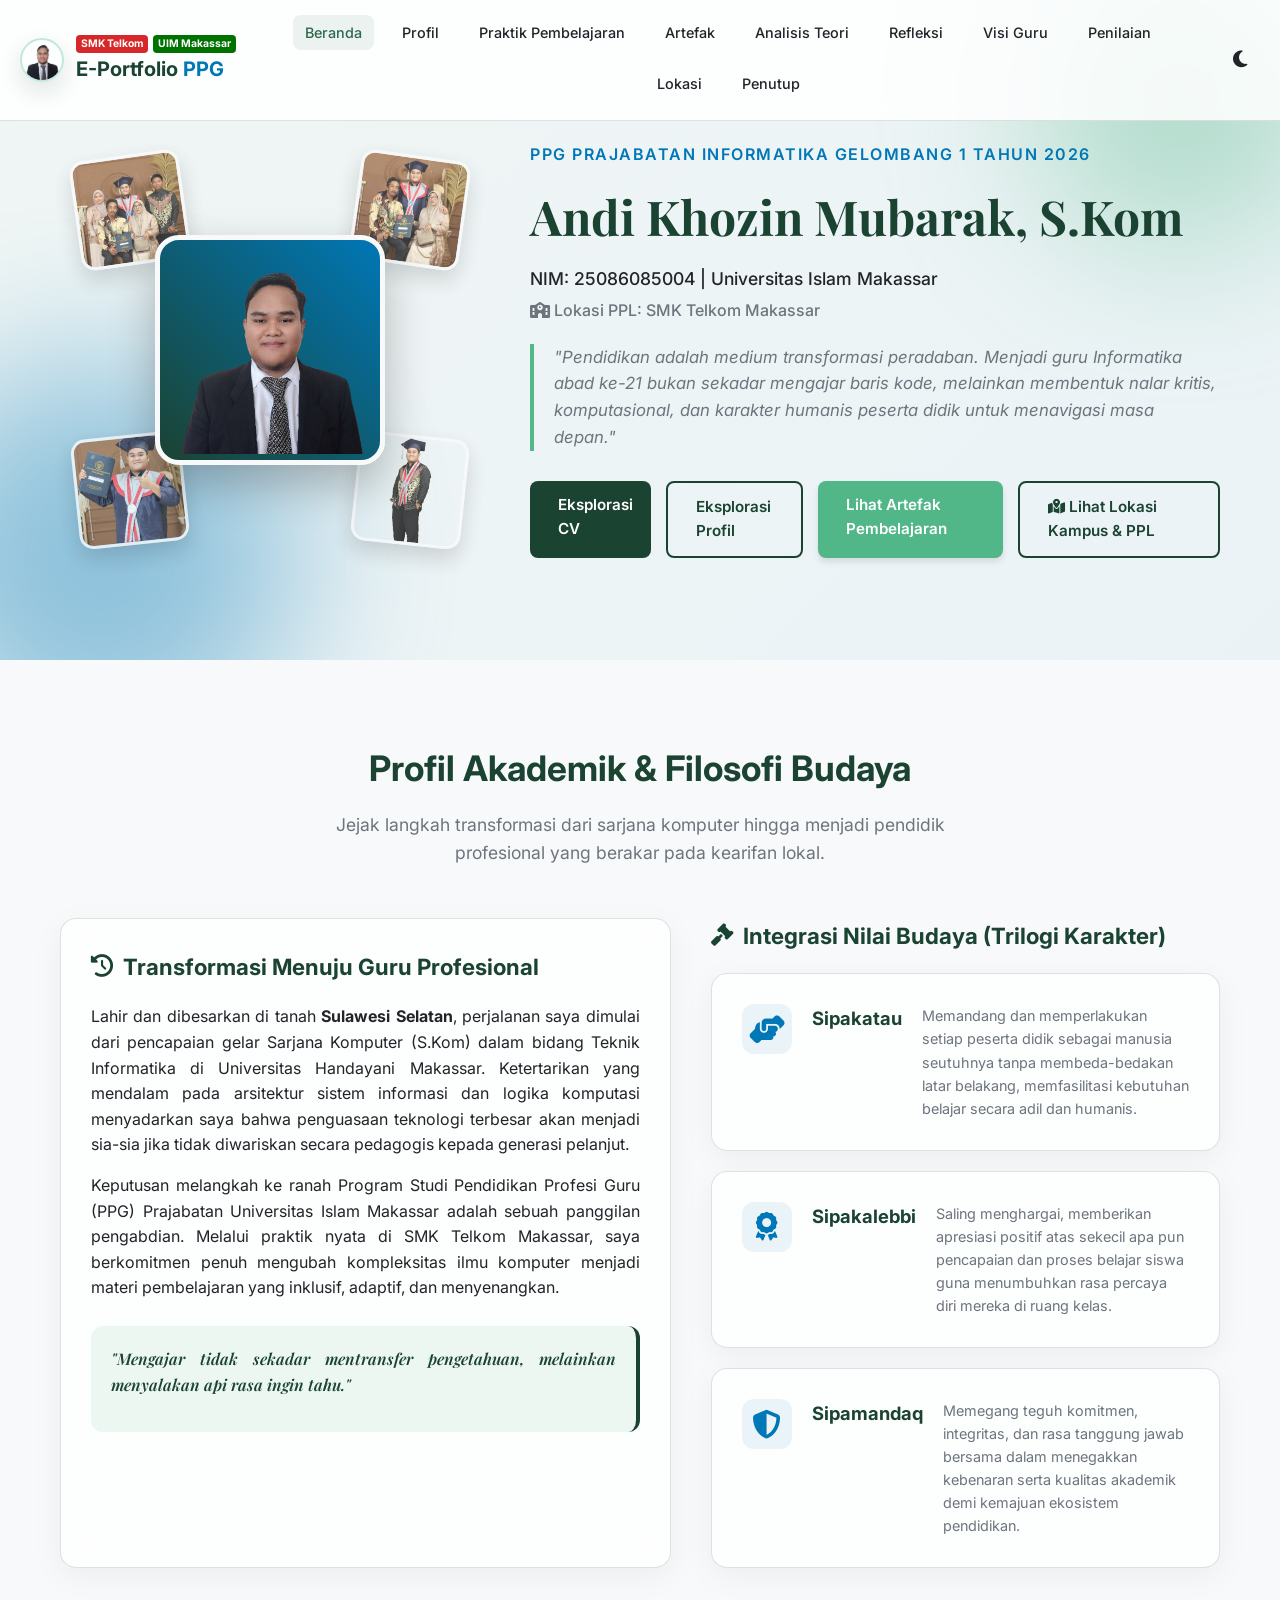
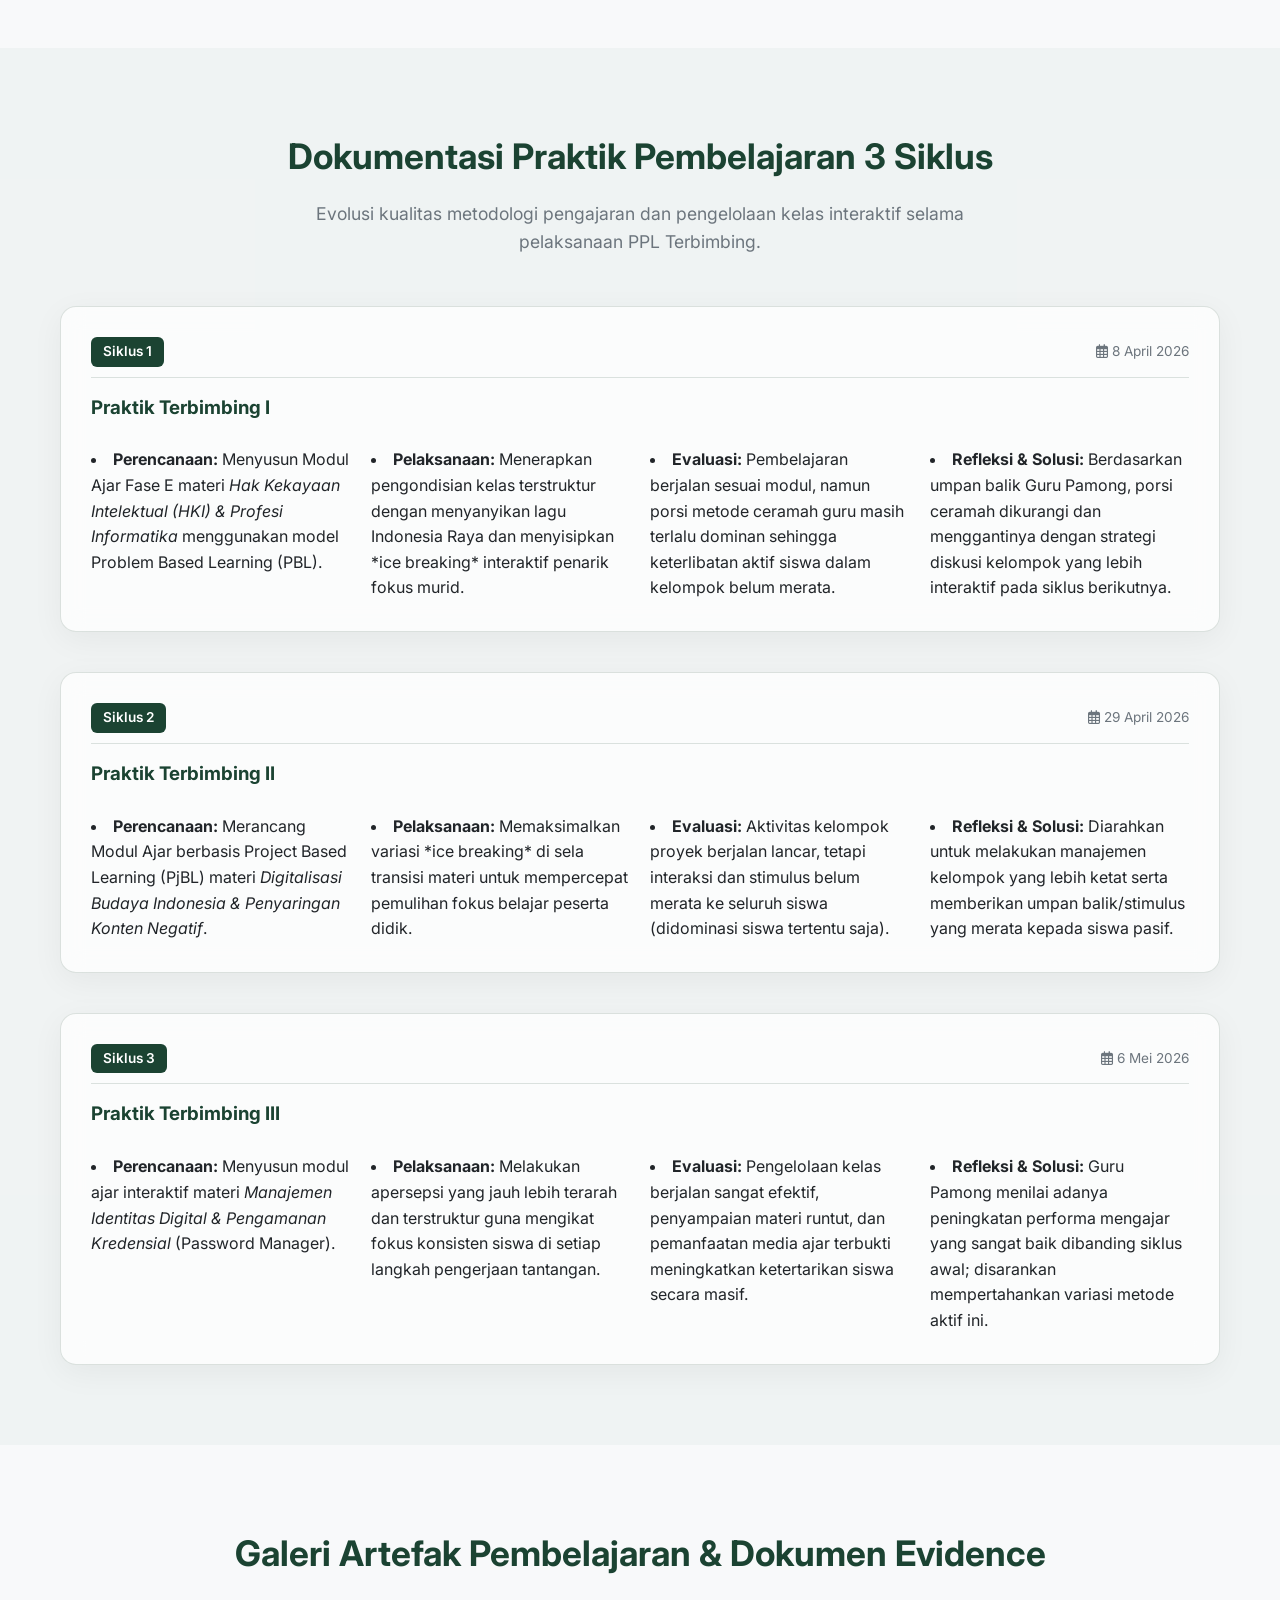
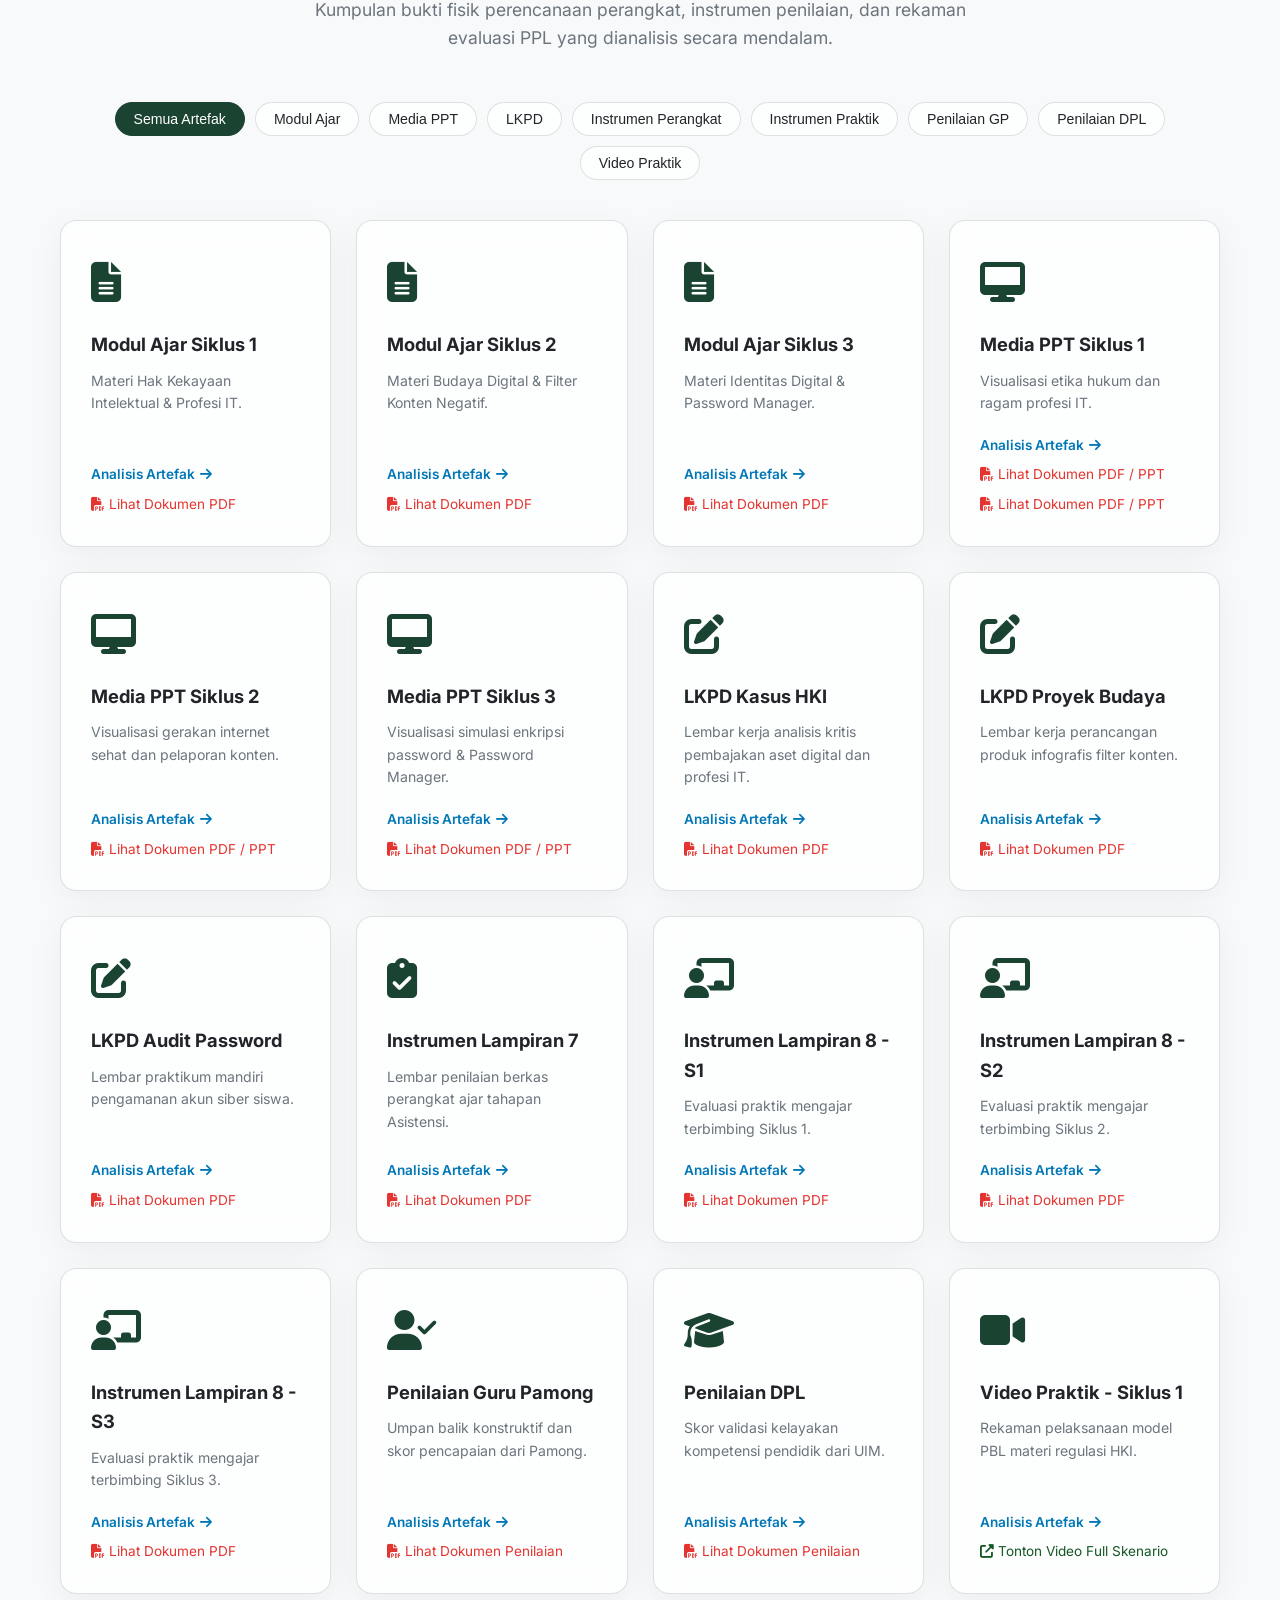
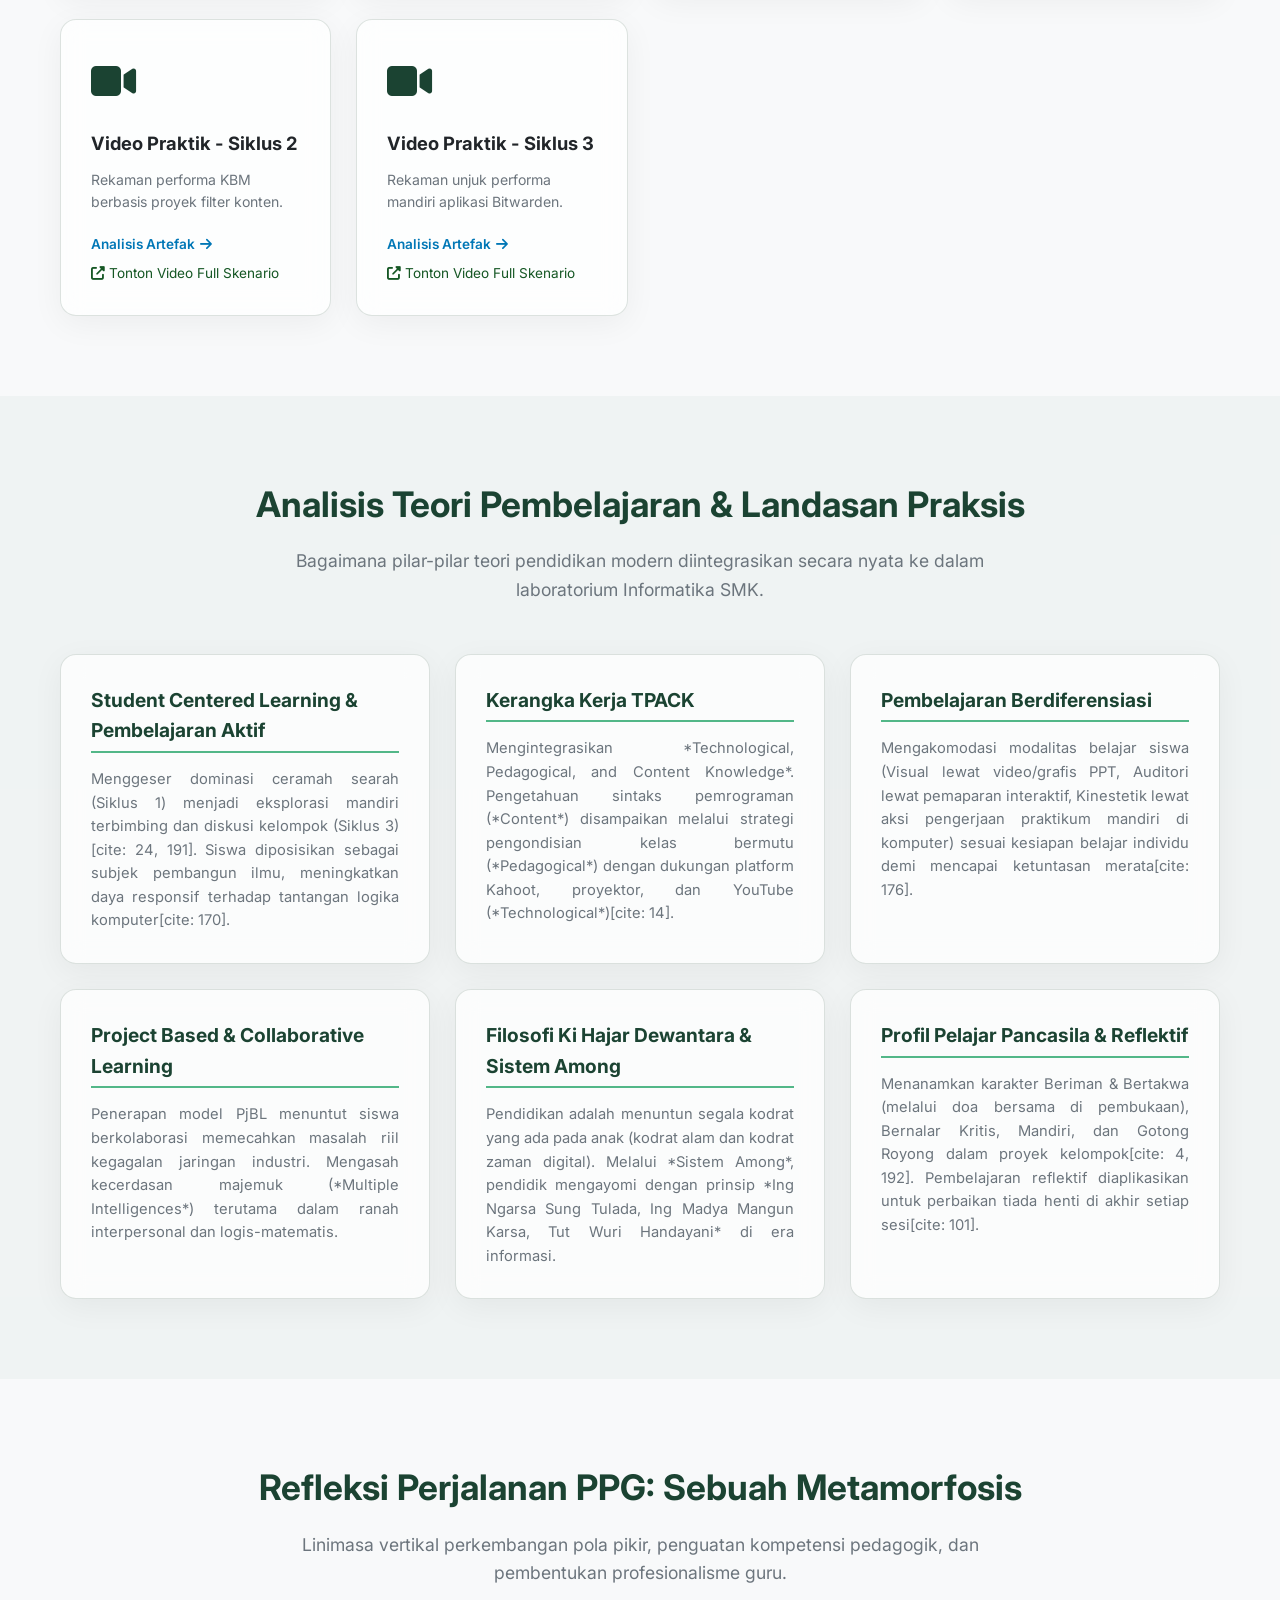
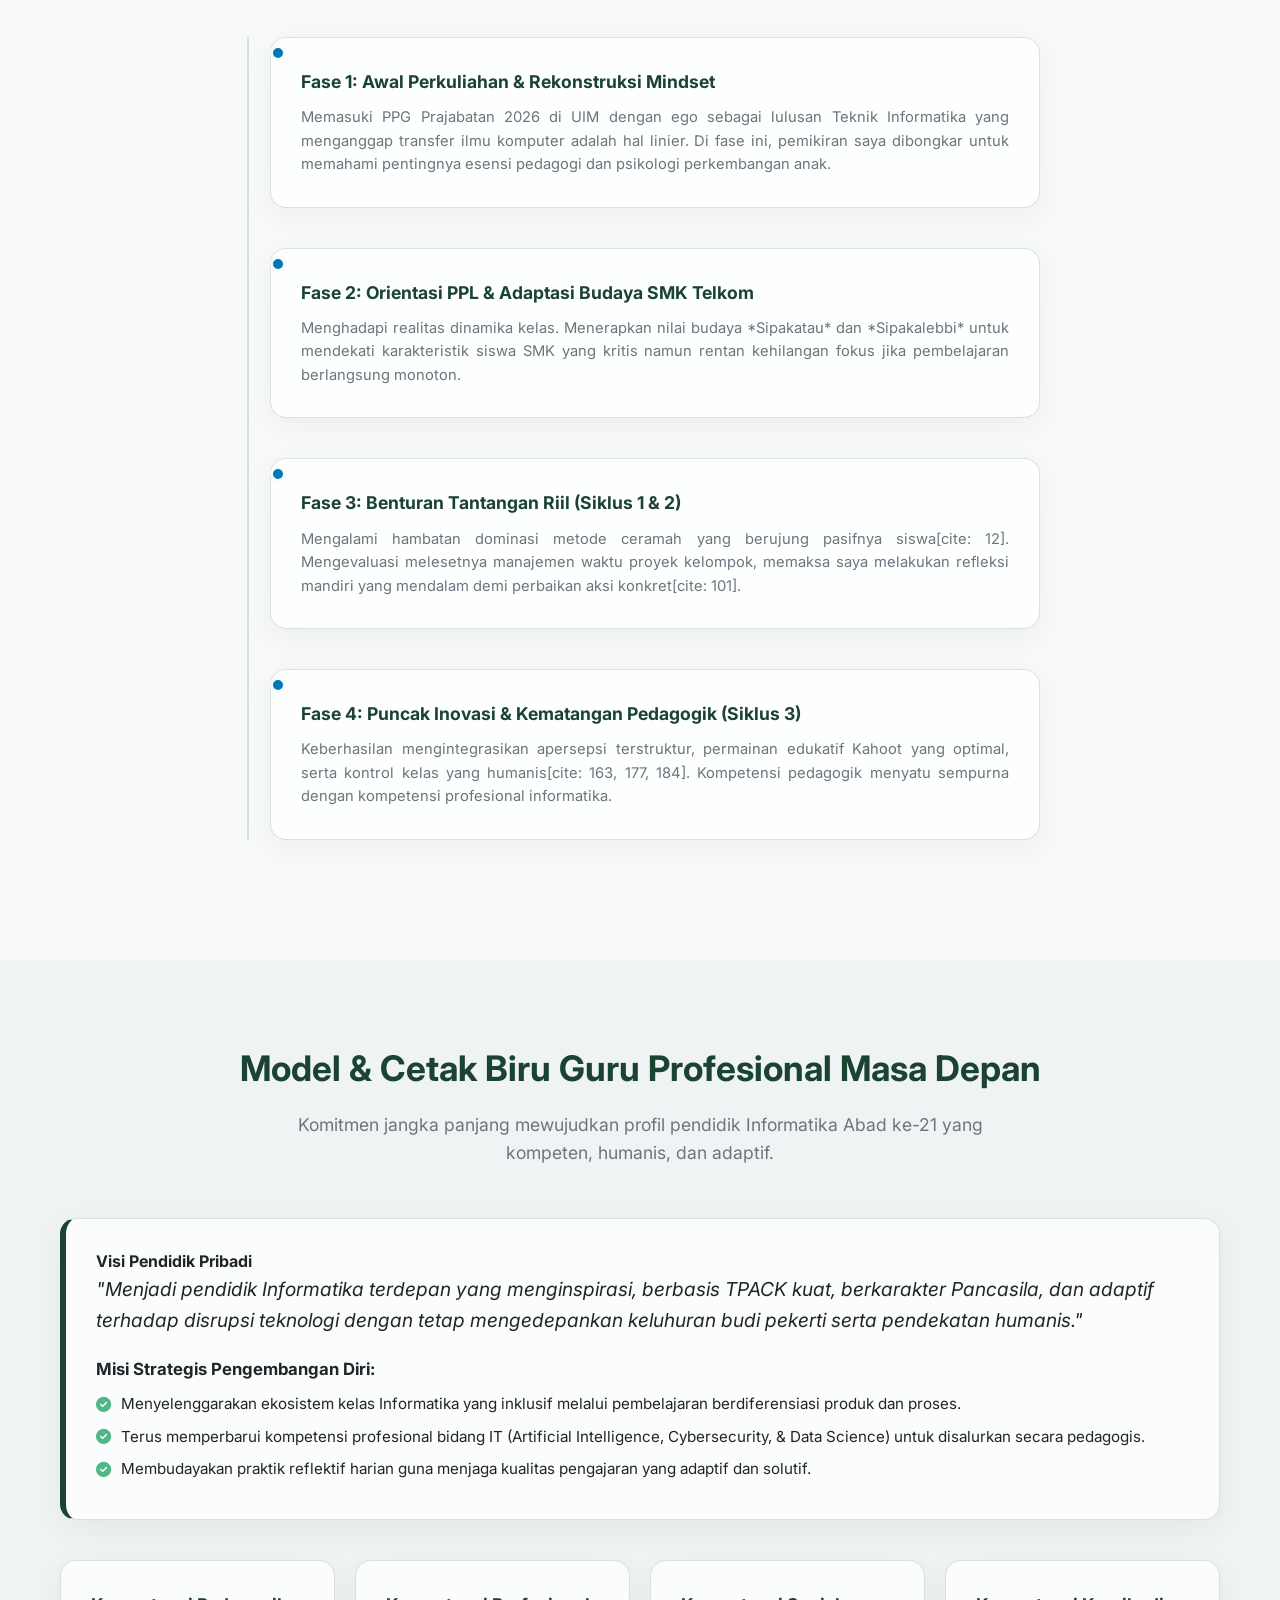
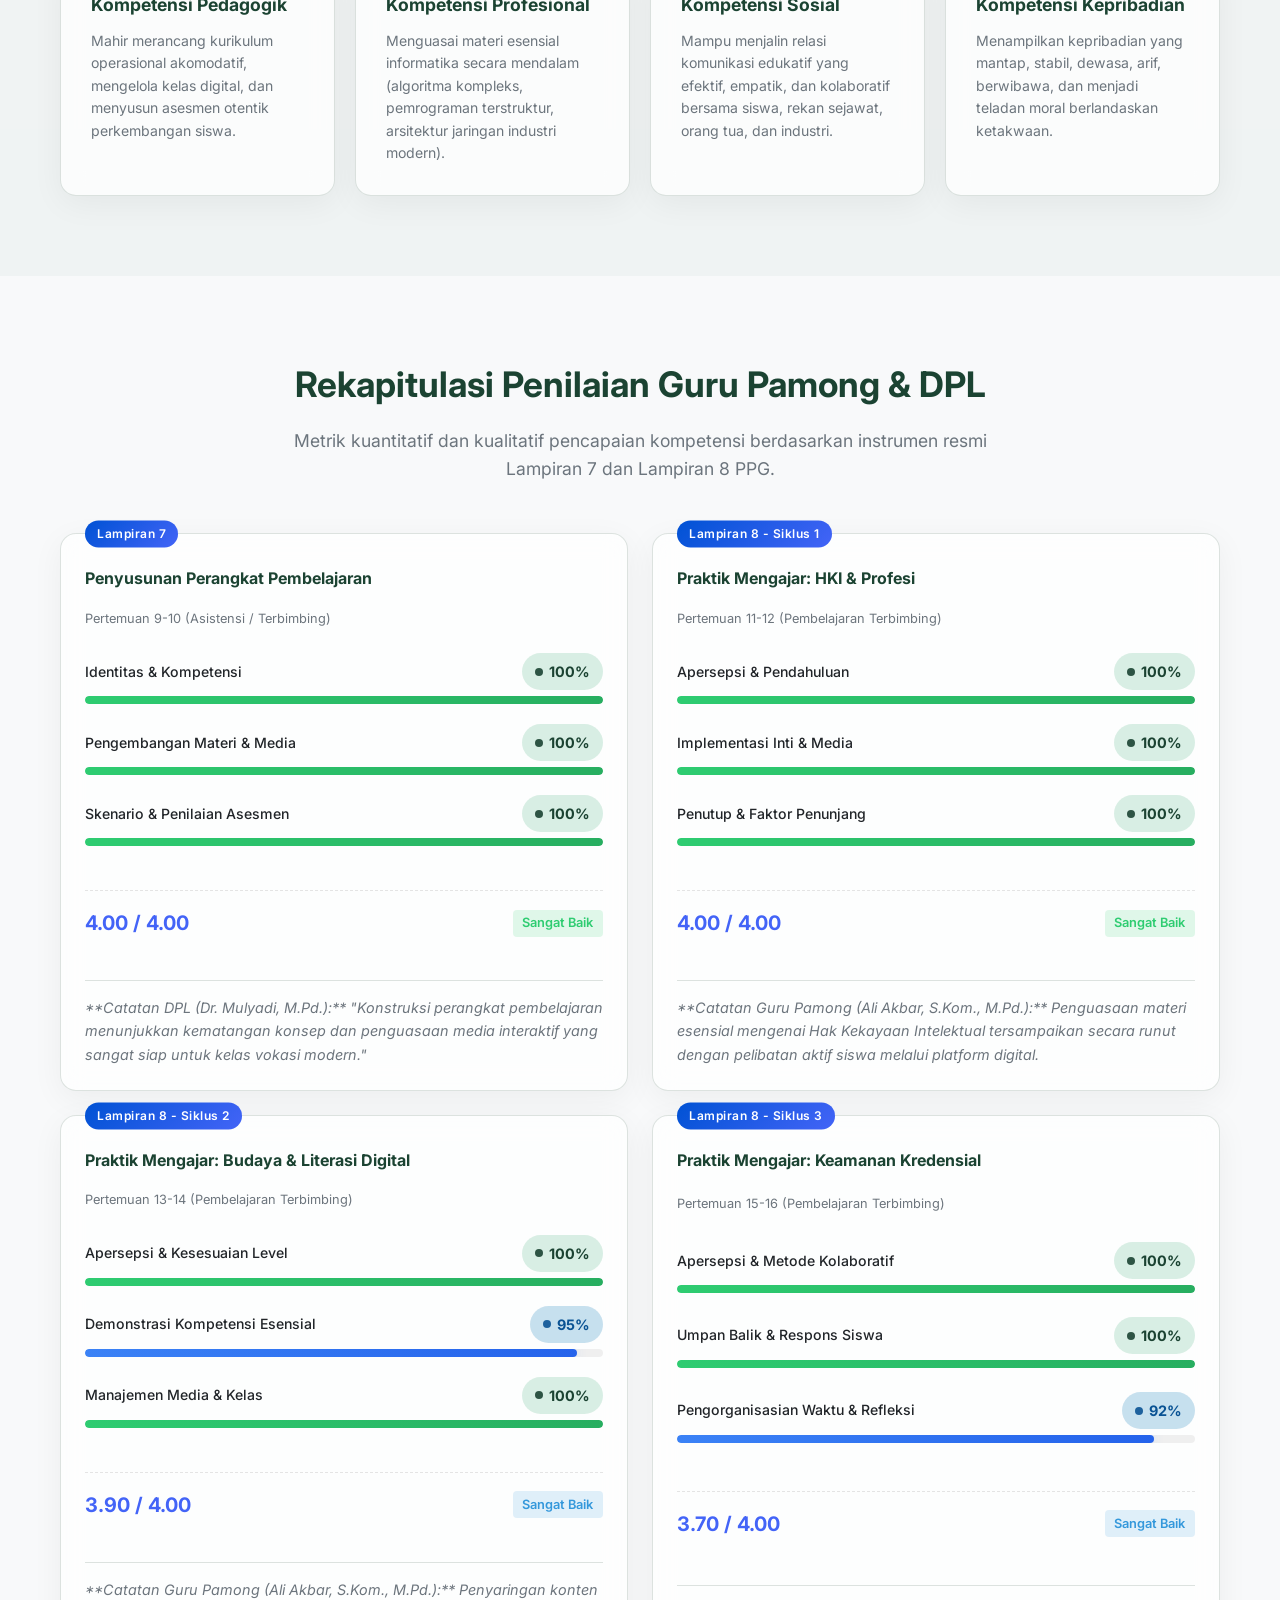
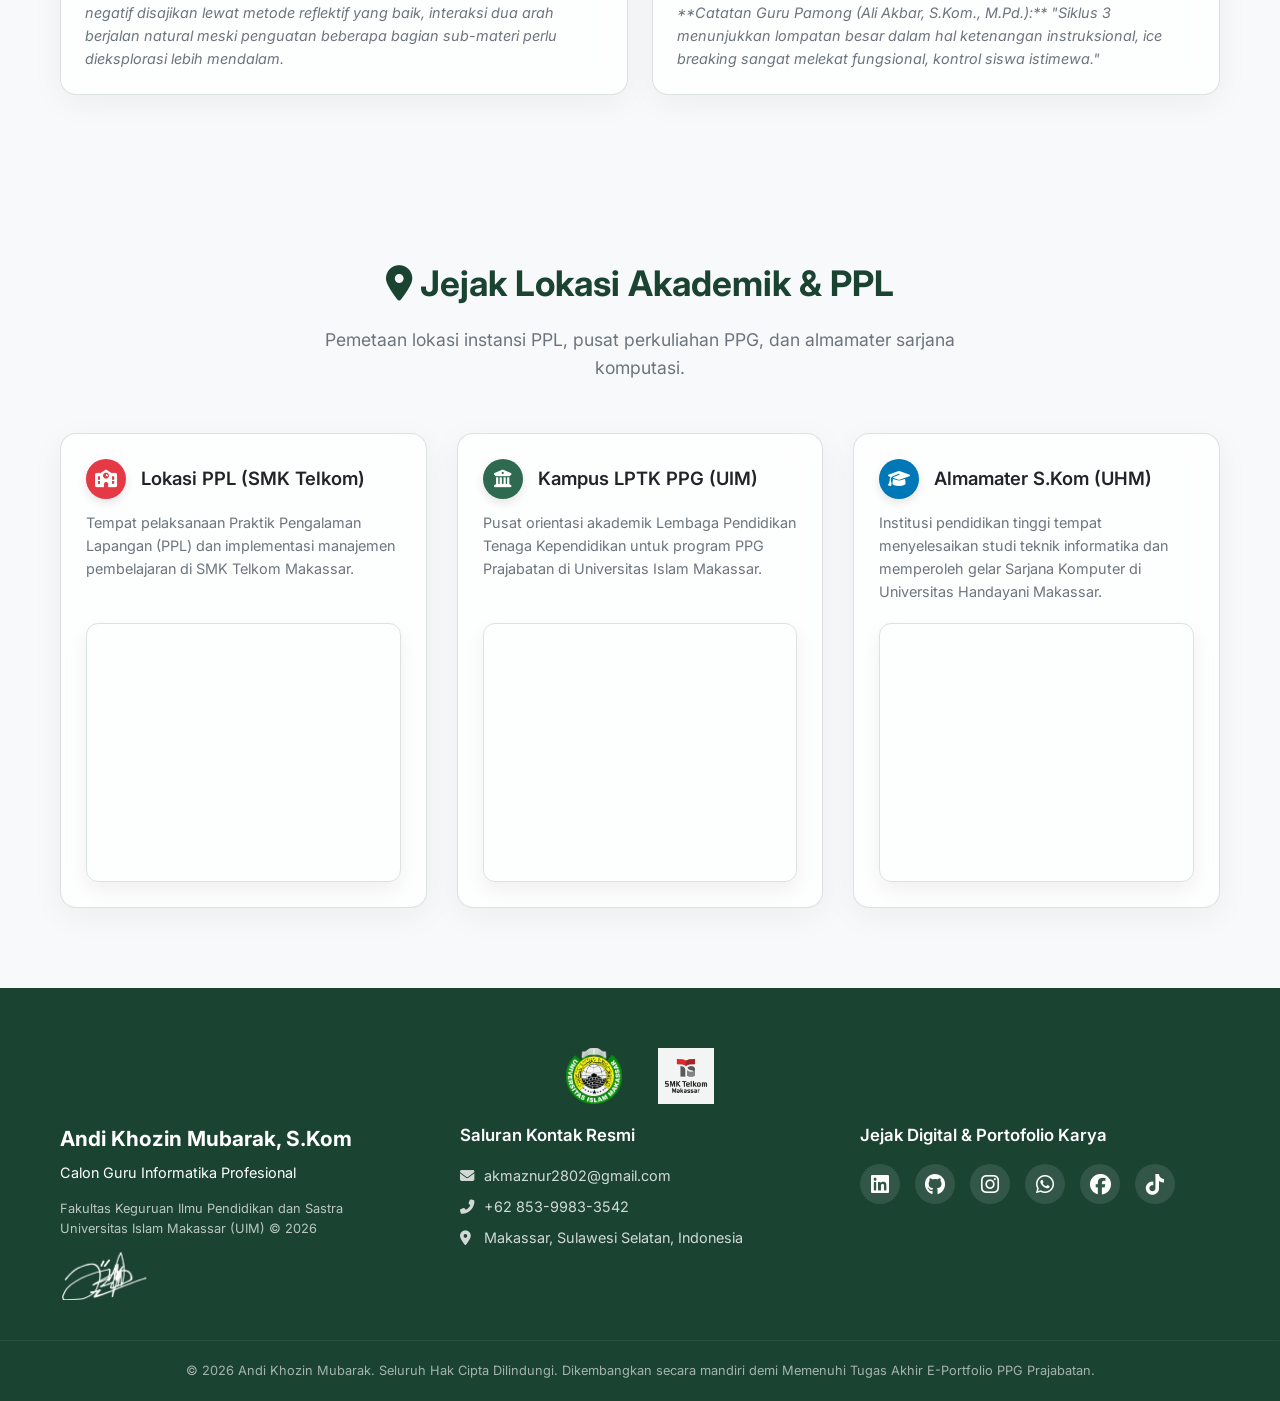
==== commit 38f91fc5: "Update link drive" ====
--- a/index.html
+++ b/index.html
@@ -86,7 +86,7 @@
                     "Pendidikan adalah medium transformasi peradaban. Menjadi guru Informatika abad ke-21 bukan sekadar mengajar baris kode, melainkan membentuk nalar kritis, komputasional, dan karakter humanis peserta didik untuk menavigasi masa depan."
                 </blockquote>
                 <div class="hero-actions">
-                    <a href="pdf/cv.pdf" class="btn btn-primary" target="_blank">Eksplorasi CV</a>
+                    <a href="https://drive.google.com/file/d/1fTqp4RAmRK97Hs9Yg7bhXBWtA0ZepgoA/view?usp=sharing" class="btn btn-primary" target="_blank">Eksplorasi CV</a>
                     <a href="#profil" class="btn btn-secondary">Eksplorasi Profil</a>
                     <a href="#artefak" class="btn btn-accent">Lihat Artefak Pembelajaran</a>
                     <a href="#lokasi-peta" class="btn btn-secondary">
@@ -222,7 +222,7 @@
                         <h4>Modul Ajar Siklus 1</h4>
                         <p>Materi Hak Kekayaan Intelektual & Profesi IT.</p>
                         <span class="view-details">Analisis Artefak <i class="fas fa-arrow-right"></i></span>
-                        <a href="pdf/modul1.pdf" target="_blank" class="view-pdf-link" style="display: block; margin-top: 8px; font-size: 0.85rem; color: #e3342f; text-decoration: none;"><i class="fas fa-file-pdf"></i> Lihat Dokumen PDF</a>
+                        <a href="https://drive.google.com/file/d/1mabQGbJzizptK_hlbiM1cugBO7JDmSJd/view?usp=drive_link" target="_blank" class="view-pdf-link" style="display: block; margin-top: 8px; font-size: 0.85rem; color: #e3342f; text-decoration: none;"><i class="fas fa-file-pdf"></i> Lihat Dokumen PDF</a>
                     </div>
 
                     <!-- SIKLUS 2: BUDAYA DIGITAL & FILTER KONTEN NEGATIF -->
@@ -238,7 +238,7 @@
                         <h4>Modul Ajar Siklus 2</h4>
                         <p>Materi Budaya Digital & Filter Konten Negatif.</p>
                         <span class="view-details">Analisis Artefak <i class="fas fa-arrow-right"></i></span>
-                        <a href="pdf/modul2.pdf" target="_blank" class="view-pdf-link" style="display: block; margin-top: 8px; font-size: 0.85rem; color: #e3342f; text-decoration: none;"><i class="fas fa-file-pdf"></i> Lihat Dokumen PDF</a>
+                        <a href="https://drive.google.com/file/d/1DzjC-6-mFUo6EL18Sj5SONBEZTMONUje/view?usp=drive_link" target="_blank" class="view-pdf-link" style="display: block; margin-top: 8px; font-size: 0.85rem; color: #e3342f; text-decoration: none;"><i class="fas fa-file-pdf"></i> Lihat Dokumen PDF</a>
                     </div>
 
                     <!-- SIKLUS 3: MANAJEMEN IDENTITAS DIGITAL & KREDENSIAL -->
@@ -254,7 +254,7 @@
                         <h4>Modul Ajar Siklus 3</h4>
                         <p>Materi Identitas Digital & Password Manager.</p>
                         <span class="view-details">Analisis Artefak <i class="fas fa-arrow-right"></i></span>
-                        <a href="pdf/modul3.pdf" target="_blank" class="view-pdf-link" style="display: block; margin-top: 8px; font-size: 0.85rem; color: #e3342f; text-decoration: none;"><i class="fas fa-file-pdf"></i> Lihat Dokumen PDF</a>
+                        <a href="https://drive.google.com/file/d/1M4Z7ibUBwSlQ_SutDAWRPsiYM_d6XHp_/view?usp=drive_link" target="_blank" class="view-pdf-link" style="display: block; margin-top: 8px; font-size: 0.85rem; color: #e3342f; text-decoration: none;"><i class="fas fa-file-pdf"></i> Lihat Dokumen PDF</a>
                     </div>
 
                     <!-- MEDIA Presentasi SIKLUS 1 -->
@@ -270,7 +270,8 @@
                         <h4>Media PPT Siklus 1</h4>
                         <p>Visualisasi etika hukum dan ragam profesi IT.</p>
                         <span class="view-details">Analisis Artefak <i class="fas fa-arrow-right"></i></span>
-                        <a href="pdf/media1.pdf" target="_blank" class="view-pdf-link" style="display: block; margin-top: 8px; font-size: 0.85rem; color: #e3342f; text-decoration: none;"><i class="fas fa-file-pdf"></i> Lihat Dokumen PDF / PPT</a>
+                        <a href="https://drive.google.com/file/d/1h_5so9LAh-YYOrstjKJv4wc-s0vp9_ol/view?usp=drive_link" target="_blank" class="view-pdf-link" style="display: block; margin-top: 8px; font-size: 0.85rem; color: #e3342f; text-decoration: none;"><i class="fas fa-file-pdf"></i> Lihat Dokumen PDF / PPT</a>
+                        <a href="https://drive.google.com/file/d/1qH1-GxTHXJo-Q4GIYxCPUGFboG4VpQ78/view?usp=drive_link" class="view-pdf-link" style="display: block; margin-top: 8px; font-size: 0.85rem; color: #e3342f; text-decoration: none;"><i class="fas fa-file-pdf"></i> Lihat Dokumen PDF / PPT</a>
                     </div>
 
                     <!-- MEDIA PRESENTASI SIKLUS 2 -->
@@ -286,7 +287,7 @@
                         <h4>Media PPT Siklus 2</h4>
                         <p>Visualisasi gerakan internet sehat dan pelaporan konten.</p>
                         <span class="view-details">Analisis Artefak <i class="fas fa-arrow-right"></i></span>
-                        <a href="pdf/media2.pdf" target="_blank" class="view-pdf-link" style="display: block; margin-top: 8px; font-size: 0.85rem; color: #e3342f; text-decoration: none;"><i class="fas fa-file-pdf"></i> Lihat Dokumen PDF / PPT</a>
+                        <a href="https://drive.google.com/file/d/14PAZ3fUOy1caYbSGKSwU4IK0cNa5qtPa/view?usp=drive_link" target="_blank" class="view-pdf-link" style="display: block; margin-top: 8px; font-size: 0.85rem; color: #e3342f; text-decoration: none;"><i class="fas fa-file-pdf"></i> Lihat Dokumen PDF / PPT</a>
                     </div>
 
                     <!-- MEDIA PRESENTASI SIKLUS 3 -->
@@ -302,7 +303,7 @@
                         <h4>Media PPT Siklus 3</h4>
                         <p>Visualisasi simulasi enkripsi password & Password Manager.</p>
                         <span class="view-details">Analisis Artefak <i class="fas fa-arrow-right"></i></span>
-                        <a href="pdf/media3.pdf" target="_blank" class="view-pdf-link" style="display: block; margin-top: 8px; font-size: 0.85rem; color: #e3342f; text-decoration: none;"><i class="fas fa-file-pdf"></i> Lihat Dokumen PDF / PPT</a>
+                        <a href="https://drive.google.com/file/d/1pw7rza-kVxLiYUnIET-WPjSiIM7PKZWm/view?usp=drive_link" target="_blank" class="view-pdf-link" style="display: block; margin-top: 8px; font-size: 0.85rem; color: #e3342f; text-decoration: none;"><i class="fas fa-file-pdf"></i> Lihat Dokumen PDF / PPT</a>
                     </div>
 
                     <!-- LKPD SIKLUS 1 -->
@@ -318,7 +319,7 @@
                         <h4>LKPD Kasus HKI</h4>
                         <p>Lembar kerja analisis kritis pembajakan aset digital dan profesi IT.</p>
                         <span class="view-details">Analisis Artefak <i class="fas fa-arrow-right"></i></span>
-                        <a href="pdf/lkpd1.pdf" target="_blank" class="view-pdf-link" style="display: block; margin-top: 8px; font-size: 0.85rem; color: #e3342f; text-decoration: none;"><i class="fas fa-file-pdf"></i> Lihat Dokumen PDF</a>
+                        <a href="https://drive.google.com/file/d/1IkVzRHskVqXMbAt9iqCshPNGy6ObmR7M/view?usp=drive_link" target="_blank" class="view-pdf-link" style="display: block; margin-top: 8px; font-size: 0.85rem; color: #e3342f; text-decoration: none;"><i class="fas fa-file-pdf"></i> Lihat Dokumen PDF</a>
                     </div>
 
                     <!-- LKPD SIKLUS 2 -->
@@ -334,7 +335,7 @@
                         <h4>LKPD Proyek Budaya</h4>
                         <p>Lembar kerja perancangan produk infografis filter konten.</p>
                         <span class="view-details">Analisis Artefak <i class="fas fa-arrow-right"></i></span>
-                        <a href="pdf/lkpd2.pdf" target="_blank" class="view-pdf-link" style="display: block; margin-top: 8px; font-size: 0.85rem; color: #e3342f; text-decoration: none;"><i class="fas fa-file-pdf"></i> Lihat Dokumen PDF</a>
+                        <a href="https://drive.google.com/file/d/1j0kCyQhF7Th_2Xx5BV1O3GWGxmfSEeOl/view?usp=drive_link" target="_blank" class="view-pdf-link" style="display: block; margin-top: 8px; font-size: 0.85rem; color: #e3342f; text-decoration: none;"><i class="fas fa-file-pdf"></i> Lihat Dokumen PDF</a>
                     </div>
 
                     <!-- LKPD SIKLUS 3 -->
@@ -350,7 +351,7 @@
                         <h4>LKPD Audit Password</h4>
                         <p>Lembar praktikum mandiri pengamanan akun siber siswa.</p>
                         <span class="view-details">Analisis Artefak <i class="fas fa-arrow-right"></i></span>
-                        <a href="pdf/lkpd3.pdf" target="_blank" class="view-pdf-link" style="display: block; margin-top: 8px; font-size: 0.85rem; color: #e3342f; text-decoration: none;"><i class="fas fa-file-pdf"></i> Lihat Dokumen PDF</a>
+                        <a href="https://drive.google.com/file/d/14iipbVHBUoU7Ilc5MTfrbsSPJdvhvdcF/view?usp=drive_link" target="_blank" class="view-pdf-link" style="display: block; margin-top: 8px; font-size: 0.85rem; color: #e3342f; text-decoration: none;"><i class="fas fa-file-pdf"></i> Lihat Dokumen PDF</a>
                     </div>
 
                     <!-- DATA INSTRUMEN DAN LEMBAR PENILAIAN TETAP DIBAWAHNYA SESUAI KODE ASLI -->
@@ -366,7 +367,7 @@
                         <h4>Instrumen Lampiran 7</h4>
                         <p>Lembar penilaian berkas perangkat ajar tahapan Asistensi.</p>
                         <span class="view-details">Analisis Artefak <i class="fas fa-arrow-right"></i></span>
-                        <a href="pdf/lampiran 7.pdf" target="_blank" class="view-pdf-link" style="display: block; margin-top: 8px; font-size: 0.85rem; color: #e3342f; text-decoration: none;"><i class="fas fa-file-pdf"></i> Lihat Dokumen PDF</a>
+                        <a href="https://drive.google.com/file/d/11SVbFKKHxih_2NyrMflID6J03eCkdbip/view?usp=drive_link" target="_blank" class="view-pdf-link" style="display: block; margin-top: 8px; font-size: 0.85rem; color: #e3342f; text-decoration: none;"><i class="fas fa-file-pdf"></i> Lihat Dokumen PDF</a>
                     </div>
 
                     <div class="gallery-item glass-card" data-category="praktik"
@@ -381,7 +382,7 @@
                         <h4>Instrumen Lampiran 8 - S1</h4>
                         <p>Evaluasi praktik mengajar terbimbing Siklus 1.</p>
                         <span class="view-details">Analisis Artefak <i class="fas fa-arrow-right"></i></span>
-                        <a href="pdf/lampiran 8 siklus 1.pdf" target="_blank" class="view-pdf-link" style="display: block; margin-top: 8px; font-size: 0.85rem; color: #e3342f; text-decoration: none;"><i class="fas fa-file-pdf"></i> Lihat Dokumen PDF</a>
+                        <a href="https://drive.google.com/file/d/1JM_a8pNW2Xc1PRI7-yUXqv14n-KJL-Rj/view?usp=drive_link" target="_blank" class="view-pdf-link" style="display: block; margin-top: 8px; font-size: 0.85rem; color: #e3342f; text-decoration: none;"><i class="fas fa-file-pdf"></i> Lihat Dokumen PDF</a>
                     </div>
 
                     <div class="gallery-item glass-card" data-category="praktik"
@@ -396,7 +397,7 @@
                         <h4>Instrumen Lampiran 8 - S2</h4>
                         <p>Evaluasi praktik mengajar terbimbing Siklus 2.</p>
                         <span class="view-details">Analisis Artefak <i class="fas fa-arrow-right"></i></span>
-                        <a href="pdf/lampiran 8 siklus 2.pdf" target="_blank" class="view-pdf-link" style="display: block; margin-top: 8px; font-size: 0.85rem; color: #e3342f; text-decoration: none;"><i class="fas fa-file-pdf"></i> Lihat Dokumen PDF</a>
+                        <a href="https://drive.google.com/file/d/1uORjEC4gGapFzTdnAIQYUEQ-JiirsJnZ/view?usp=drive_link" target="_blank" class="view-pdf-link" style="display: block; margin-top: 8px; font-size: 0.85rem; color: #e3342f; text-decoration: none;"><i class="fas fa-file-pdf"></i> Lihat Dokumen PDF</a>
                     </div>
 
                     <div class="gallery-item glass-card" data-category="praktik"
@@ -411,7 +412,7 @@
                         <h4>Instrumen Lampiran 8 - S3</h4>
                         <p>Evaluasi praktik mengajar terbimbing Siklus 3.</p>
                         <span class="view-details">Analisis Artefak <i class="fas fa-arrow-right"></i></span>
-                        <a href="pdf/lampiran 8 siklus 3.pdf" target="_blank" class="view-pdf-link" style="display: block; margin-top: 8px; font-size: 0.85rem; color: #e3342f; text-decoration: none;"><i class="fas fa-file-pdf"></i> Lihat Dokumen PDF</a>
+                        <a href="https://drive.google.com/file/d/15mw2UIENGdvpXxfYX9y5XBcH2fQ6U-nQ/view?usp=drive_link" target="_blank" class="view-pdf-link" style="display: block; margin-top: 8px; font-size: 0.85rem; color: #e3342f; text-decoration: none;"><i class="fas fa-file-pdf"></i> Lihat Dokumen PDF</a>
                     </div>
 
                     <div class="gallery-item glass-card" data-category="gp"
@@ -456,7 +457,7 @@
                         <h4>Video Praktik - Siklus 1</h4>
                         <p>Rekaman pelaksanaan model PBL materi regulasi HKI.</p>
                         <span class="view-details">Analisis Artefak <i class="fas fa-arrow-right"></i></span>
-                        <a href="https://youtube.com/...atau...drive" target="_blank" class="view-pdf-link" style="display: block; margin-top: 8px; font-size: 0.85rem; color: #155724; text-decoration: none;"><i class="fas fa-external-link-alt"></i> Tonton Video Full Skenario</a>
+                        <a href="https://drive.google.com/file/d/1rx-EsALiPx3QQKUsS4_KT8oUOJ9efbLj/view?usp=drive_link" target="_blank" class="view-pdf-link" style="display: block; margin-top: 8px; font-size: 0.85rem; color: #155724; text-decoration: none;"><i class="fas fa-external-link-alt"></i> Tonton Video Full Skenario</a>
                     </div>
 
                     <div class="gallery-item glass-card" data-category="video"
@@ -471,7 +472,7 @@
                         <h4>Video Praktik - Siklus 2</h4>
                         <p>Rekaman performa KBM berbasis proyek filter konten.</p>
                         <span class="view-details">Analisis Artefak <i class="fas fa-arrow-right"></i></span>
-                        <a href="https://youtube.com/...atau...drive" target="_blank" class="view-pdf-link" style="display: block; margin-top: 8px; font-size: 0.85rem; color: #155724; text-decoration: none;"><i class="fas fa-external-link-alt"></i> Tonton Video Full Skenario</a>
+                        <a href="https://drive.google.com/file/d/1W_qiktWLXSnwBKbFoKgE38Rjga2QMoIh/view?usp=drive_link" target="_blank" class="view-pdf-link" style="display: block; margin-top: 8px; font-size: 0.85rem; color: #155724; text-decoration: none;"><i class="fas fa-external-link-alt"></i> Tonton Video Full Skenario</a>
                     </div>
 
                     <div class="gallery-item glass-card" data-category="video"
@@ -486,7 +487,7 @@
                         <h4>Video Praktik - Siklus 3</h4>
                         <p>Rekaman unjuk performa mandiri aplikasi Bitwarden.</p>
                         <span class="view-details">Analisis Artefak <i class="fas fa-arrow-right"></i></span>
-                        <a href="https://youtube.com/...atau...drive" target="_blank" class="view-pdf-link" style="display: block; margin-top: 8px; font-size: 0.85rem; color: #155724; text-decoration: none;"><i class="fas fa-external-link-alt"></i> Tonton Video Full Skenario</a>
+                        <a href="https://drive.google.com/file/d/1XLMuqL9ZyIHQGUkvxTn6B-9y1TAAmo1X/view?usp=drive_link" target="_blank" class="view-pdf-link" style="display: block; margin-top: 8px; font-size: 0.85rem; color: #155724; text-decoration: none;"><i class="fas fa-external-link-alt"></i> Tonton Video Full Skenario</a>
                     </div>
 
                 </div>
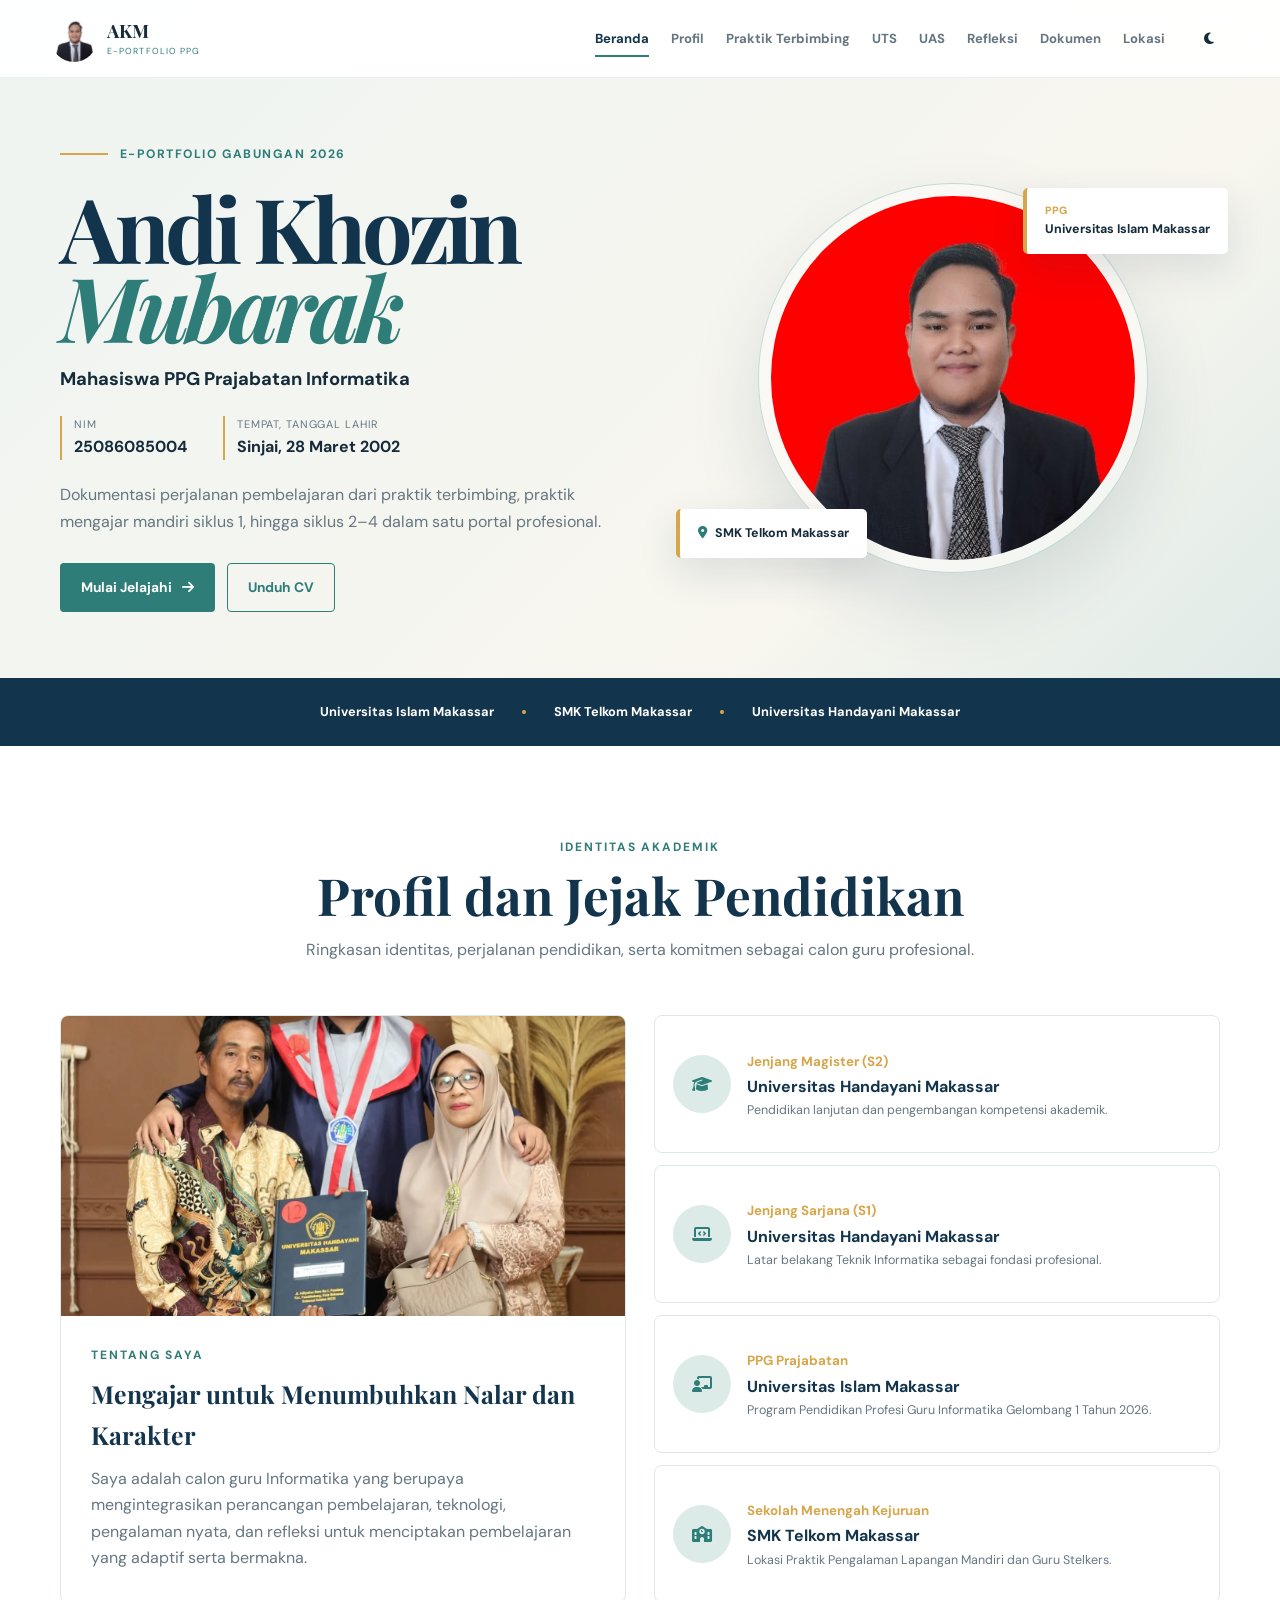
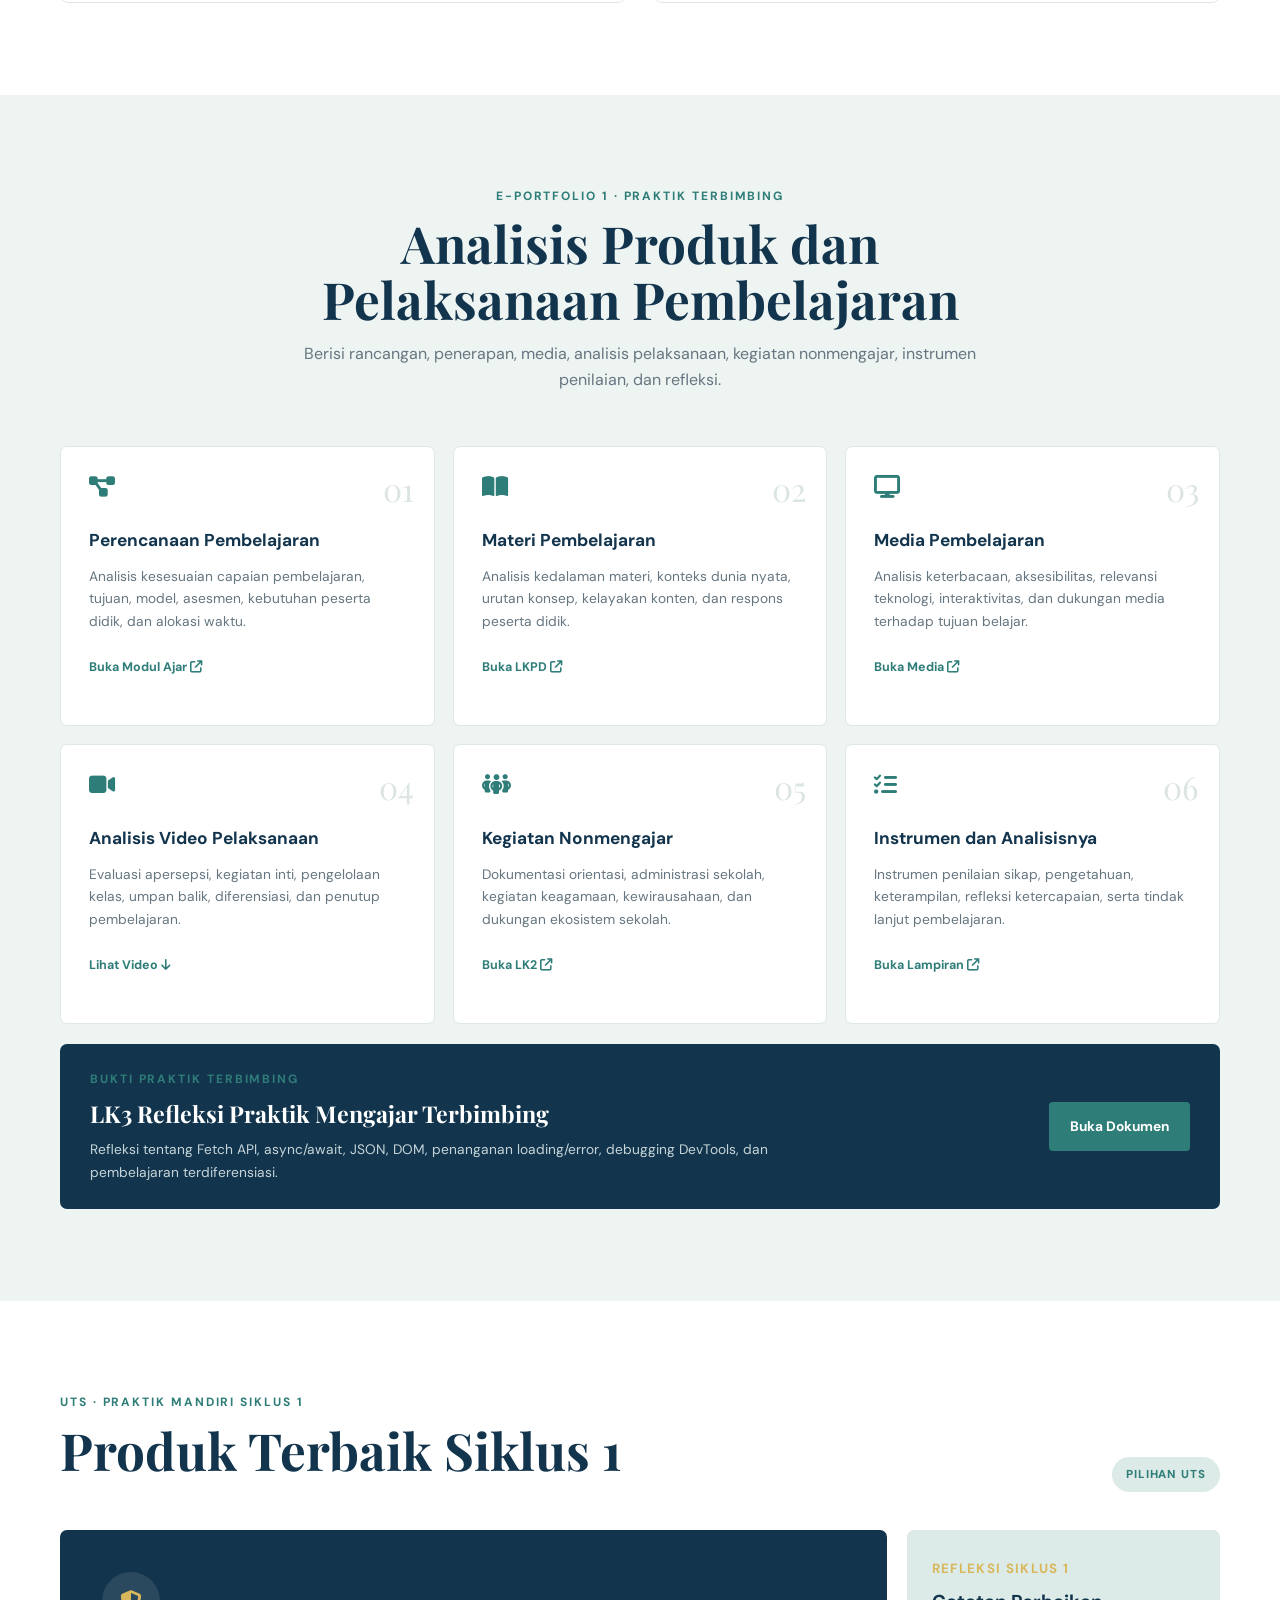
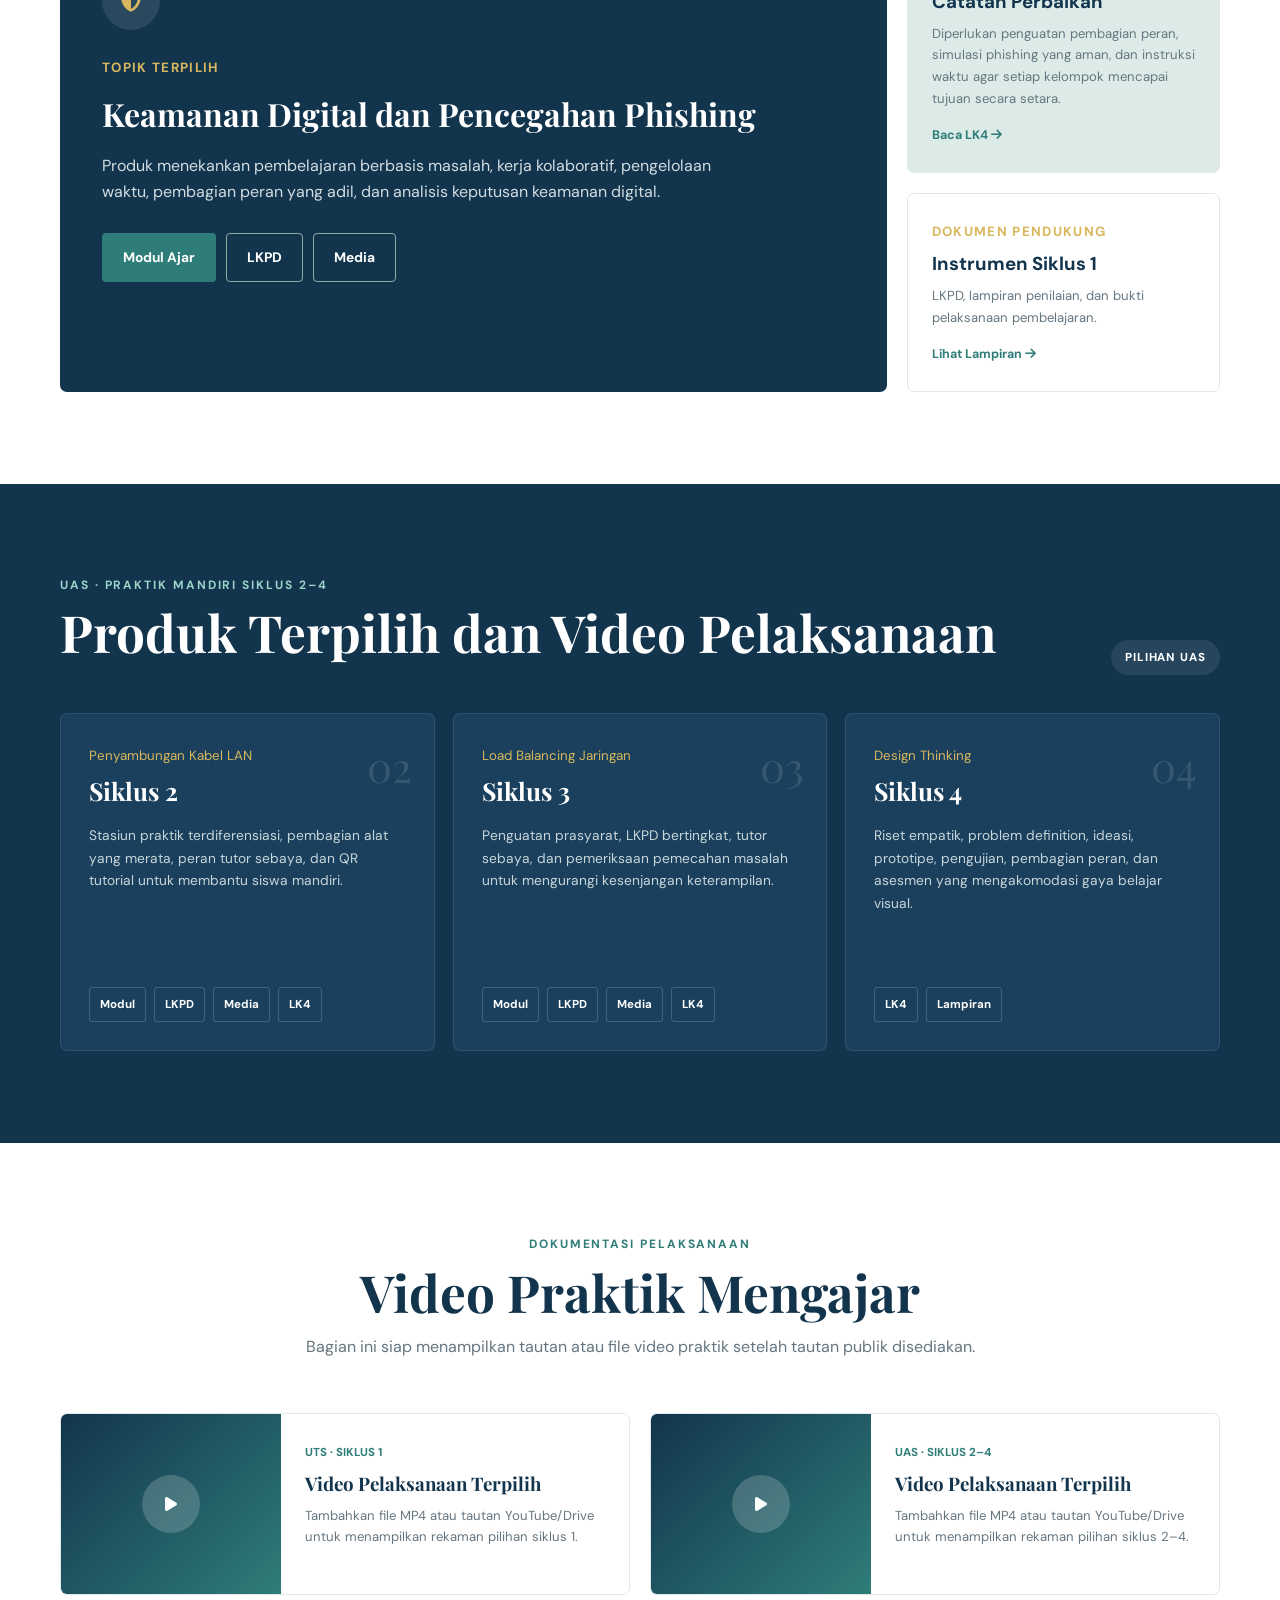
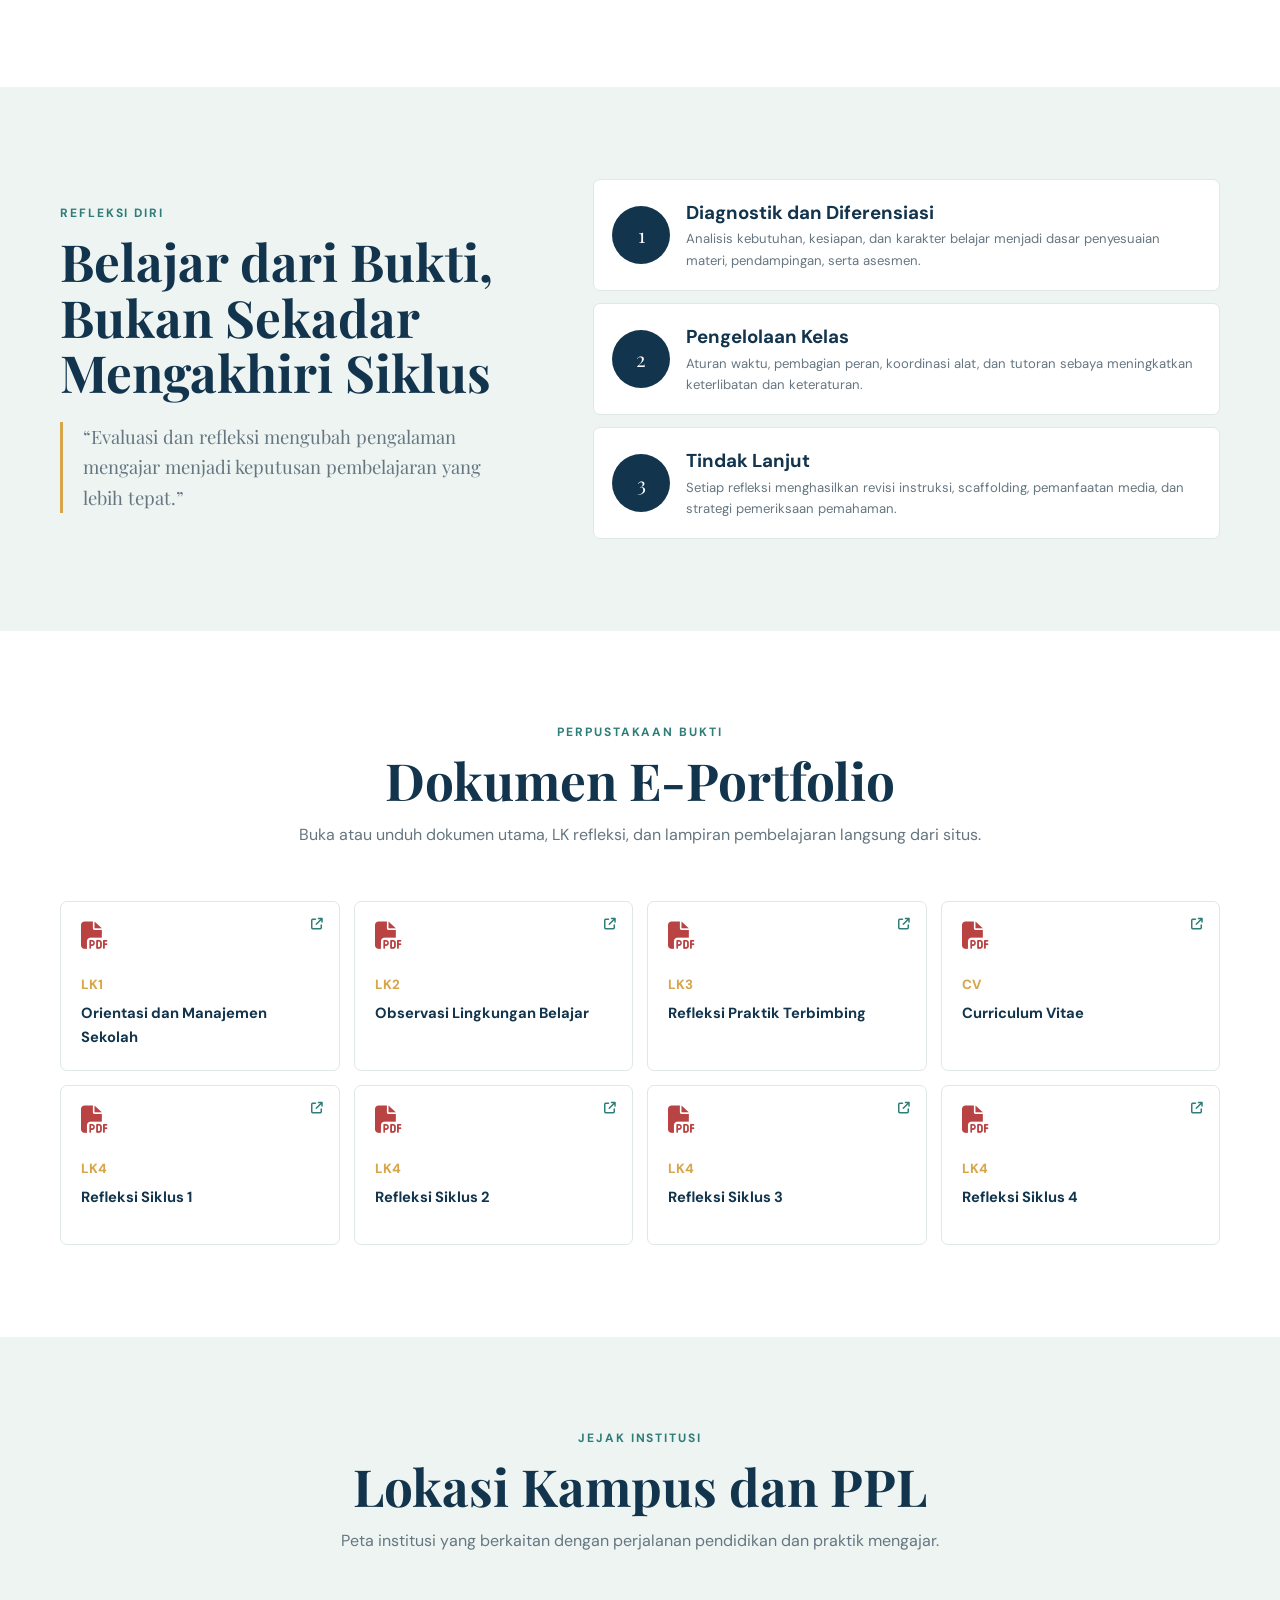
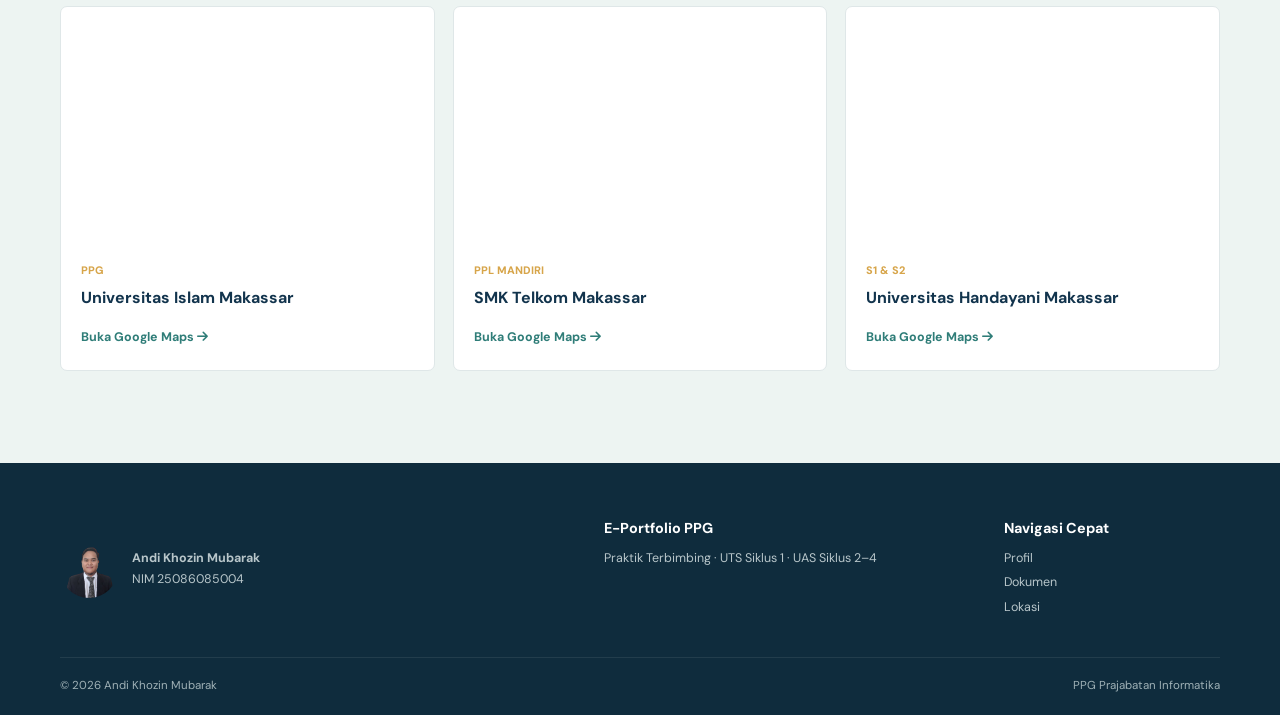
==== commit 32e4a771: "Update website portofolio PPL Mandiri" ====
--- a/index.html
+++ b/index.html
@@ -3,889 +3,227 @@
 <head>
     <meta charset="UTF-8">
     <meta name="viewport" content="width=device-width, initial-scale=1.0">
-    <meta name="description" content="E-Portfolio PPG Prajabatan Informatika 2026 - Andi Khozin Mubarak, S.Kom">
-    <title>Andi Khozin Mubarak | E-Portfolio PPG Prajabatan</title>
+    <meta name="description" content="E-Portfolio gabungan Praktik Terbimbing, UTS, dan UAS PPG Prajabatan - Andi Khozin Mubarak">
+    <title>Andi Khozin Mubarak | E-Portfolio PPG</title>
     <link rel="icon" href="image/me.png" type="image/png">
-    <link rel="apple-touch-icon" href="image/me.png">
-    <link href="https://fonts.googleapis.com/css2?family=Inter:wght@300;400;500;600;700&family=Playfair+Display:ital,wght@0,600;1,600&display=swap" rel="stylesheet">
-    <link rel="stylesheet" href="https://cdnjs.cloudflare.com/ajax/libs/font-awesome/6.4.0/css/all.min.css">
+    <link rel="preconnect" href="https://fonts.googleapis.com">
+    <link rel="preconnect" href="https://fonts.gstatic.com" crossorigin>
+    <link href="https://fonts.googleapis.com/css2?family=DM+Sans:wght@400;500;600;700&family=Playfair+Display:wght@700&display=swap" rel="stylesheet">
+    <link rel="stylesheet" href="https://cdnjs.cloudflare.com/ajax/libs/font-awesome/6.5.2/css/all.min.css">
     <link rel="stylesheet" href="css/style.css">
 </head>
 <body>
-
     <header class="navbar" id="navbar">
-        <div class="nav-container">
-            <div class="logo">
-                <img class="logo-avatar" src="image/me.png" alt="Foto Andi Khozin Mubarak">
-                <div>
-                    <div class="logo-icons">
-                        <span class="inst-tag smk">SMK Telkom</span>
-                        <span class="inst-tag uim">UIM Makassar</span>
-                    </div>
-                    <span class="logo-text">E-Portfolio <span>PPG</span></span>
-                </div>
-            </div>
-            <nav class="nav-links" id="navLinks">
-                <a href="#home" class="nav-item active">Beranda</a>
-                <a href="#profil" class="nav-item">Profil</a>
-                <a href="#praktik" class="nav-item">Praktik Pembelajaran</a>
-                <a href="#artefak" class="nav-item">Artefak</a>
-                <a href="#teori" class="nav-item">Analisis Teori</a>
-                <a href="#refleksi" class="nav-item">Refleksi</a>
-                <a href="#visi" class="nav-item">Visi Guru</a>
-                <a href="#penilaian" class="nav-item">Penilaian</a>
-                <a href="#lokasi-peta" class="nav-item">Lokasi</a>
-                <a href="#penutup" class="nav-item">Penutup</a>
-            </nav>
-            <div class="nav-actions">
-                <button id="theme-toggle" class="icon-btn" aria-label="Toggle Dark Mode">
-                    <i class="fas fa-moon"></i>
-                </button>
-                <button class="mobile-menu-btn" id="mobileMenuBtn" aria-label="Open Menu">
-                    <i class="fas fa-bars"></i>
-                </button>
-            </div>
+        <a class="brand" href="#beranda" aria-label="Kembali ke beranda">
+            <img src="image/me.png" alt="Andi Khozin Mubarak">
+            <span><strong>AKM</strong><small>E-PORTFOLIO PPG</small></span>
+        </a>
+        <button class="menu-toggle" id="menuToggle" aria-expanded="false" aria-controls="navLinks" aria-label="Buka navigasi">
+            <i class="fa-solid fa-bars"></i>
+        </button>
+        <nav class="nav-links" id="navLinks">
+            <a href="#beranda" class="nav-link active">Beranda</a>
+            <a href="#profil" class="nav-link">Profil</a>
+            <a href="#praktik-terbimbing" class="nav-link">Praktik Terbimbing</a>
+            <a href="#uts" class="nav-link">UTS</a>
+            <a href="#uas" class="nav-link">UAS</a>
+            <a href="#refleksi" class="nav-link">Refleksi</a>
+            <a href="#dokumen" class="nav-link">Dokumen</a>
+            <a href="#lokasi" class="nav-link">Lokasi</a>
+        </nav>
+        <button class="theme-toggle" id="themeToggle" aria-label="Ganti tema">
+            <i class="fa-solid fa-moon"></i>
+        </button>
+    </header>
+
+    <main>
+        <section class="hero" id="beranda">
+            <div class="hero-grid container">
+                <div class="hero-copy reveal">
+                    <p class="eyebrow"><span></span> E-Portfolio Gabungan 2026</p>
+                    <h1>Andi Khozin<br><em>Mubarak</em></h1>
+                    <p class="hero-role">Mahasiswa PPG Prajabatan Informatika</p>
+                    <dl class="identity-line">
+                        <div><dt>NIM</dt><dd>25086085004</dd></div>
+                        <div><dt>Tempat, Tanggal Lahir</dt><dd>Sinjai, 28 Maret 2002</dd></div>
+                    </dl>
+                    <p class="hero-summary">Dokumentasi perjalanan pembelajaran dari praktik terbimbing, praktik mengajar mandiri siklus 1, hingga siklus 2–4 dalam satu portal profesional.</p>
+                    <div class="hero-actions">
+                        <a class="btn btn-primary" href="#praktik-terbimbing">Mulai Jelajahi <i class="fa-solid fa-arrow-right"></i></a>
+                        <a class="btn btn-outline" href="pdf/cv.pdf" target="_blank" rel="noopener">Unduh CV</a>
+                    </div>
+                </div>
+                <div class="hero-visual reveal">
+                    <div class="portrait-ring">
+                        <img src="image/PAS FOTO.jpg" alt="Foto profil Andi Khozin Mubarak">
+                    </div>
+                    <div class="floating-card card-ppg"><span>PPG</span><strong>Universitas Islam Makassar</strong></div>
+                    <div class="floating-card card-ppl"><i class="fa-solid fa-location-dot"></i><strong>SMK Telkom Makassar</strong></div>
+                </div>
+            </div>
+            <div class="institution-strip">
+                <span>Universitas Islam Makassar</span><i></i><span>SMK Telkom Makassar</span><i></i><span>Universitas Handayani Makassar</span>
+            </div>
+        </section>
+
+        <section class="section" id="profil">
+            <div class="container">
+                <div class="section-heading reveal">
+                    <p class="kicker">Identitas Akademik</p>
+                    <h2>Profil dan Jejak Pendidikan</h2>
+                    <p>Ringkasan identitas, perjalanan pendidikan, serta komitmen sebagai calon guru profesional.</p>
+                </div>
+                <div class="profile-grid">
+                    <article class="profile-card reveal">
+                        <img src="image/myfoto2.jpeg" alt="Foto perjalanan akademik Andi Khozin Mubarak">
+                        <div>
+                            <p class="kicker">Tentang Saya</p>
+                            <h3>Mengajar untuk Menumbuhkan Nalar dan Karakter</h3>
+                            <p>Saya adalah calon guru Informatika yang berupaya mengintegrasikan perancangan pembelajaran, teknologi, pengalaman nyata, dan refleksi untuk menciptakan pembelajaran yang adaptif serta bermakna.</p>
+                        </div>
+                    </article>
+                    <div class="education-stack reveal">
+                        <article class="education-item">
+                            <div class="edu-icon"><i class="fa-solid fa-graduation-cap"></i></div>
+                            <div><small>Jenjang Magister (S2)</small><h3>Universitas Handayani Makassar</h3><p>Pendidikan lanjutan dan pengembangan kompetensi akademik.</p></div>
+                        </article>
+                        <article class="education-item">
+                            <div class="edu-icon"><i class="fa-solid fa-laptop-code"></i></div>
+                            <div><small>Jenjang Sarjana (S1)</small><h3>Universitas Handayani Makassar</h3><p>Latar belakang Teknik Informatika sebagai fondasi profesional.</p></div>
+                        </article>
+                        <article class="education-item">
+                            <div class="edu-icon"><i class="fa-solid fa-chalkboard-user"></i></div>
+                            <div><small>PPG Prajabatan</small><h3>Universitas Islam Makassar</h3><p>Program Pendidikan Profesi Guru Informatika Gelombang 1 Tahun 2026.</p></div>
+                        </article>
+                        <article class="education-item">
+                            <div class="edu-icon"><i class="fa-solid fa-school"></i></div>
+                            <div><small>Sekolah Menengah Kejuruan</small><h3>SMK Telkom Makassar</h3><p>Lokasi Praktik Pengalaman Lapangan Mandiri dan Guru Stelkers.</p></div>
+                        </article>
+                    </div>
+                </div>
+            </div>
+        </section>
+
+        <section class="section section-tinted" id="praktik-terbimbing">
+            <div class="container">
+                <div class="section-heading reveal">
+                    <p class="kicker">E-Portfolio 1 · Praktik Terbimbing</p>
+                    <h2>Analisis Produk dan Pelaksanaan Pembelajaran</h2>
+                    <p>Berisi rancangan, penerapan, media, analisis pelaksanaan, kegiatan nonmengajar, instrumen penilaian, dan refleksi.</p>
+                </div>
+                <div class="analysis-grid">
+                    <article class="analysis-card reveal"><span>01</span><i class="fa-solid fa-diagram-project"></i><h3>Perencanaan Pembelajaran</h3><p>Analisis kesesuaian capaian pembelajaran, tujuan, model, asesmen, kebutuhan peserta didik, dan alokasi waktu.</p><a href="pdf/MODUL AJAR SIKLUS 1.pdf" target="_blank">Buka Modul Ajar <i class="fa-solid fa-arrow-up-right-from-square"></i></a></article>
+                    <article class="analysis-card reveal"><span>02</span><i class="fa-solid fa-book-open"></i><h3>Materi Pembelajaran</h3><p>Analisis kedalaman materi, konteks dunia nyata, urutan konsep, kelayakan konten, dan respons peserta didik.</p><a href="pdf/LKPD Siklus 1.pdf" target="_blank">Buka LKPD <i class="fa-solid fa-arrow-up-right-from-square"></i></a></article>
+                    <article class="analysis-card reveal"><span>03</span><i class="fa-solid fa-display"></i><h3>Media Pembelajaran</h3><p>Analisis keterbacaan, aksesibilitas, relevansi teknologi, interaktivitas, dan dukungan media terhadap tujuan belajar.</p><a href="pdf/MEDIA AJAR SIKLUS 1.pdf" target="_blank">Buka Media <i class="fa-solid fa-arrow-up-right-from-square"></i></a></article>
+                    <article class="analysis-card reveal"><span>04</span><i class="fa-solid fa-video"></i><h3>Analisis Video Pelaksanaan</h3><p>Evaluasi apersepsi, kegiatan inti, pengelolaan kelas, umpan balik, diferensiasi, dan penutup pembelajaran.</p><a href="#video-pelaksanaan">Lihat Video <i class="fa-solid fa-arrow-down"></i></a></article>
+                    <article class="analysis-card reveal"><span>05</span><i class="fa-solid fa-people-group"></i><h3>Kegiatan Nonmengajar</h3><p>Dokumentasi orientasi, administrasi sekolah, kegiatan keagamaan, kewirausahaan, dan dukungan ekosistem sekolah.</p><a href="pdf/LK2_Observasi_Lingkungan_Belajar.pdf" target="_blank">Buka LK2 <i class="fa-solid fa-arrow-up-right-from-square"></i></a></article>
+                    <article class="analysis-card reveal"><span>06</span><i class="fa-solid fa-list-check"></i><h3>Instrumen dan Analisisnya</h3><p>Instrumen penilaian sikap, pengetahuan, keterampilan, refleksi ketercapaian, serta tindak lanjut pembelajaran.</p><a href="pdf/lampiran 7.pdf" target="_blank">Buka Lampiran <i class="fa-solid fa-arrow-up-right-from-square"></i></a></article>
+                </div>
+                <div class="guided-doc reveal">
+                    <div><p class="kicker">Bukti Praktik Terbimbing</p><h3>LK3 Refleksi Praktik Mengajar Terbimbing</h3><p>Refleksi tentang Fetch API, async/await, JSON, DOM, penanganan loading/error, debugging DevTools, dan pembelajaran terdiferensiasi.</p></div>
+                    <a class="btn btn-primary" href="pdf/LK3_Praktik_Terbimbing.pdf" target="_blank">Buka Dokumen</a>
+                </div>
+            </div>
+        </section>
+
+        <section class="section" id="uts">
+            <div class="container">
+                <div class="submission-header reveal">
+                    <div><p class="kicker">UTS · Praktik Mandiri Siklus 1</p><h2>Produk Terbaik Siklus 1</h2></div>
+                    <span class="submission-badge">Pilihan UTS</span>
+                </div>
+                <div class="submission-grid">
+                    <article class="submission-feature reveal">
+                        <div class="feature-icon"><i class="fa-solid fa-shield-halved"></i></div>
+                        <small>Topik Terpilih</small>
+                        <h3>Keamanan Digital dan Pencegahan Phishing</h3>
+                        <p>Produk menekankan pembelajaran berbasis masalah, kerja kolaboratif, pengelolaan waktu, pembagian peran yang adil, dan analisis keputusan keamanan digital.</p>
+                        <div class="feature-actions">
+                            <a href="pdf/MODUL AJAR SIKLUS 1.pdf" target="_blank" class="btn btn-primary">Modul Ajar</a>
+                            <a href="pdf/LKPD Siklus 1.pdf" target="_blank" class="btn btn-outline">LKPD</a>
+                            <a href="pdf/MEDIA AJAR SIKLUS 1.pdf" target="_blank" class="btn btn-outline">Media</a>
+                        </div>
+                    </article>
+                    <div class="submission-aside reveal">
+                        <article><small>Refleksi Siklus 1</small><h3>Catatan Perbaikan</h3><p>Diperlukan penguatan pembagian peran, simulasi phishing yang aman, dan instruksi waktu agar setiap kelompok mencapai tujuan secara setara.</p><a href="pdf/LK4_Refleksi_Siklus_1.pdf" target="_blank">Baca LK4 <i class="fa-solid fa-arrow-right"></i></a></article>
+                        <article><small>Dokumen Pendukung</small><h3>Instrumen Siklus 1</h3><p>LKPD, lampiran penilaian, dan bukti pelaksanaan pembelajaran.</p><a href="pdf/lampiran 8 siklus 1.pdf" target="_blank">Lihat Lampiran <i class="fa-solid fa-arrow-right"></i></a></article>
+                    </div>
+                </div>
+            </div>
+        </section>
+
+        <section class="section section-dark" id="uas">
+            <div class="container">
+                <div class="submission-header reveal">
+                    <div><p class="kicker light">UAS · Praktik Mandiri Siklus 2–4</p><h2>Produk Terpilih dan Video Pelaksanaan</h2></div>
+                    <span class="submission-badge dark">Pilihan UAS</span>
+                </div>
+                <div class="cycle-grid">
+                    <article class="cycle-card reveal"><div class="cycle-no">02</div><small>Penyambungan Kabel LAN</small><h3>Siklus 2</h3><p>Stasiun praktik terdiferensiasi, pembagian alat yang merata, peran tutor sebaya, dan QR tutorial untuk membantu siswa mandiri.</p><div class="cycle-links"><a href="pdf/MODUL AJAR SIKLUS 2.pdf" target="_blank">Modul</a><a href="pdf/LKPD Siklus 2.pdf" target="_blank">LKPD</a><a href="pdf/MEDIA AJAR SIKLUS 2.pdf" target="_blank">Media</a><a href="pdf/LK4_Refleksi_Siklus_2.pdf" target="_blank">LK4</a></div></article>
+                    <article class="cycle-card reveal"><div class="cycle-no">03</div><small>Load Balancing Jaringan</small><h3>Siklus 3</h3><p>Penguatan prasyarat, LKPD bertingkat, tutor sebaya, dan pemeriksaan pemecahan masalah untuk mengurangi kesenjangan keterampilan.</p><div class="cycle-links"><a href="pdf/MODUL AJAR SIKLUS 3.pdf" target="_blank">Modul</a><a href="pdf/LKPD Siklus 3.pdf" target="_blank">LKPD</a><a href="pdf/MEDIA AJAR SIKLUS 3.pdf" target="_blank">Media</a><a href="pdf/LK4_Refleksi_Siklus_3.pdf" target="_blank">LK4</a></div></article>
+                    <article class="cycle-card reveal"><div class="cycle-no">04</div><small>Design Thinking</small><h3>Siklus 4</h3><p>Riset empatik, problem definition, ideasi, prototipe, pengujian, pembagian peran, dan asesmen yang mengakomodasi gaya belajar visual.</p><div class="cycle-links"><a href="pdf/LK4_Refleksi_Siklus_4.pdf" target="_blank">LK4</a><a href="pdf/lampiran 7.pdf" target="_blank">Lampiran</a></div></article>
+                </div>
+            </div>
+        </section>
+
+        <section class="section" id="video-pelaksanaan">
+            <div class="container">
+                <div class="section-heading reveal"><p class="kicker">Dokumentasi Pelaksanaan</p><h2>Video Praktik Mengajar</h2><p>Bagian ini siap menampilkan tautan atau file video praktik setelah tautan publik disediakan.</p></div>
+                <div class="video-grid">
+                    <article class="video-card reveal"><div class="video-placeholder"><i class="fa-solid fa-play"></i></div><div><span>UTS · Siklus 1</span><h3>Video Pelaksanaan Terpilih</h3><p>Tambahkan file MP4 atau tautan YouTube/Drive untuk menampilkan rekaman pilihan siklus 1.</p></div></article>
+                    <article class="video-card reveal"><div class="video-placeholder"><i class="fa-solid fa-play"></i></div><div><span>UAS · Siklus 2–4</span><h3>Video Pelaksanaan Terpilih</h3><p>Tambahkan file MP4 atau tautan YouTube/Drive untuk menampilkan rekaman pilihan siklus 2–4.</p></div></article>
+                </div>
+            </div>
+        </section>
+
+        <section class="section section-tinted" id="refleksi">
+            <div class="container reflection-grid">
+                <div class="reflection-lead reveal"><p class="kicker">Refleksi Diri</p><h2>Belajar dari Bukti, Bukan Sekadar Mengakhiri Siklus</h2><blockquote>“Evaluasi dan refleksi mengubah pengalaman mengajar menjadi keputusan pembelajaran yang lebih tepat.”</blockquote></div>
+                <div class="reflection-list reveal">
+                    <article><span>1</span><div><h3>Diagnostik dan Diferensiasi</h3><p>Analisis kebutuhan, kesiapan, dan karakter belajar menjadi dasar penyesuaian materi, pendampingan, serta asesmen.</p></div></article>
+                    <article><span>2</span><div><h3>Pengelolaan Kelas</h3><p>Aturan waktu, pembagian peran, koordinasi alat, dan tutoran sebaya meningkatkan keterlibatan dan keteraturan.</p></div></article>
+                    <article><span>3</span><div><h3>Tindak Lanjut</h3><p>Setiap refleksi menghasilkan revisi instruksi, scaffolding, pemanfaatan media, dan strategi pemeriksaan pemahaman.</p></div></article>
+                </div>
+            </div>
+        </section>
+
+        <section class="section" id="dokumen">
+            <div class="container">
+                <div class="section-heading reveal"><p class="kicker">Perpustakaan Bukti</p><h2>Dokumen E-Portfolio</h2><p>Buka atau unduh dokumen utama, LK refleksi, dan lampiran pembelajaran langsung dari situs.</p></div>
+                <div class="document-grid">
+                    <a class="document-card reveal" href="pdf/LK1_Orientasi_Lapangan.pdf" target="_blank"><i class="fa-solid fa-file-pdf"></i><div><small>LK1</small><h3>Orientasi dan Manajemen Sekolah</h3></div><i class="fa-solid fa-arrow-up-right-from-square doc-arrow"></i></a>
+                    <a class="document-card reveal" href="pdf/LK2_Observasi_Lingkungan_Belajar.pdf" target="_blank"><i class="fa-solid fa-file-pdf"></i><div><small>LK2</small><h3>Observasi Lingkungan Belajar</h3></div><i class="fa-solid fa-arrow-up-right-from-square doc-arrow"></i></a>
+                    <a class="document-card reveal" href="pdf/LK3_Praktik_Terbimbing.pdf" target="_blank"><i class="fa-solid fa-file-pdf"></i><div><small>LK3</small><h3>Refleksi Praktik Terbimbing</h3></div><i class="fa-solid fa-arrow-up-right-from-square doc-arrow"></i></a>
+                    <a class="document-card reveal" href="pdf/cv.pdf" target="_blank"><i class="fa-solid fa-file-pdf"></i><div><small>CV</small><h3>Curriculum Vitae</h3></div><i class="fa-solid fa-arrow-up-right-from-square doc-arrow"></i></a>
+                    <a class="document-card reveal" href="pdf/LK4_Refleksi_Siklus_1.pdf" target="_blank"><i class="fa-solid fa-file-pdf"></i><div><small>LK4</small><h3>Refleksi Siklus 1</h3></div><i class="fa-solid fa-arrow-up-right-from-square doc-arrow"></i></a>
+                    <a class="document-card reveal" href="pdf/LK4_Refleksi_Siklus_2.pdf" target="_blank"><i class="fa-solid fa-file-pdf"></i><div><small>LK4</small><h3>Refleksi Siklus 2</h3></div><i class="fa-solid fa-arrow-up-right-from-square doc-arrow"></i></a>
+                    <a class="document-card reveal" href="pdf/LK4_Refleksi_Siklus_3.pdf" target="_blank"><i class="fa-solid fa-file-pdf"></i><div><small>LK4</small><h3>Refleksi Siklus 3</h3></div><i class="fa-solid fa-arrow-up-right-from-square doc-arrow"></i></a>
+                    <a class="document-card reveal" href="pdf/LK4_Refleksi_Siklus_4.pdf" target="_blank"><i class="fa-solid fa-file-pdf"></i><div><small>LK4</small><h3>Refleksi Siklus 4</h3></div><i class="fa-solid fa-arrow-up-right-from-square doc-arrow"></i></a>
+                </div>
+            </div>
+        </section>
+
+        <section class="section section-tinted" id="lokasi">
+            <div class="container">
+                <div class="section-heading reveal"><p class="kicker">Jejak Institusi</p><h2>Lokasi Kampus dan PPL</h2><p>Peta institusi yang berkaitan dengan perjalanan pendidikan dan praktik mengajar.</p></div>
+                <div class="map-grid">
+                    <article class="map-card reveal"><iframe title="Peta Universitas Islam Makassar" loading="lazy" src="https://www.google.com/maps?q=Universitas+Islam+Makassar&output=embed"></iframe><div><span>PPG</span><h3>Universitas Islam Makassar</h3><a href="https://www.google.com/maps/search/?api=1&query=Universitas+Islam+Makassar" target="_blank">Buka Google Maps <i class="fa-solid fa-arrow-right"></i></a></div></article>
+                    <article class="map-card reveal"><iframe title="Peta SMK Telkom Makassar" loading="lazy" src="https://www.google.com/maps?q=SMK+Telkom+Makassar&output=embed"></iframe><div><span>PPL Mandiri</span><h3>SMK Telkom Makassar</h3><a href="https://www.google.com/maps/search/?api=1&query=SMK+Telkom+Makassar" target="_blank">Buka Google Maps <i class="fa-solid fa-arrow-right"></i></a></div></article>
+                    <article class="map-card reveal"><iframe title="Peta Universitas Handayani Makassar" loading="lazy" src="https://www.google.com/maps?q=Universitas+Handayani+Makassar&output=embed"></iframe><div><span>S1 & S2</span><h3>Universitas Handayani Makassar</h3><a href="https://www.google.com/maps/search/?api=1&query=Universitas+Handayani+Makassar" target="_blank">Buka Google Maps <i class="fa-solid fa-arrow-right"></i></a></div></article>
+                </div>
+            </div>
+        </section>
+    </main>
+
+    <footer class="footer">
+        <div class="container footer-grid">
+            <div><img src="image/me.png" alt="Andi Khozin Mubarak"><p><strong>Andi Khozin Mubarak</strong><br>NIM 25086085004</p></div>
+            <div><h3>E-Portfolio PPG</h3><p>Praktik Terbimbing · UTS Siklus 1 · UAS Siklus 2–4</p></div>
+            <div><h3>Navigasi Cepat</h3><a href="#profil">Profil</a><a href="#dokumen">Dokumen</a><a href="#lokasi">Lokasi</a></div>
         </div>
-    </header>
-
-    <section id="home" class="hero">
-        <div class="hero-bg-shapes">
-            <div class="shape shape-1"></div>
-            <div class="shape shape-2"></div>
-        </div>
-        <div class="container hero-grid">
-            <div class="hero-avatar-area">
-                <div class="avatar-composite-wrapper">
-                    <div class="avatar-secondary avatar-top-left">
-                        <img src="image/myfoto.jpeg" alt="Aktivitas Kuliah IT">
-                    </div>
-
-                    <div class="avatar-secondary avatar-top-right">
-                        <img src="image/myfoto2.jpeg" alt="Aktivitas PPG LPTK">
-                    </div>
-
-                    <div class="avatar-secondary avatar-bottom-left">
-                        <img src="image/myfoto3.jpeg" alt="Praktik PPL SMK">
-                    </div>
-
-                    <div class="avatar-secondary avatar-bottom-right">
-                        <img src="image/fotoaku.png" alt="Proyek IoT & AI System">
-                    </div>
-
-                    <div class="avatar-frame main-frame">
-                        <img src="image/me.png" alt="Andi Khozin Mubarak, S.Kom">
-                    </div>
-                </div>
-            </div>
-            <div class="hero-text-area">
-                <p class="subtitle-ppg">PPG Prajabatan Informatika Gelombang 1 Tahun 2026</p>
-                <h1>Andi Khozin Mubarak, S.Kom</h1>
-                <p class="meta-academic">NIM: 25086085004 | Universitas Islam Makassar</p>
-                <p class="school-ppl"><i class="fas fa-school"></i> Lokasi PPL: SMK Telkom Makassar</p>
-                <blockquote class="hero-quote">
-                    "Pendidikan adalah medium transformasi peradaban. Menjadi guru Informatika abad ke-21 bukan sekadar mengajar baris kode, melainkan membentuk nalar kritis, komputasional, dan karakter humanis peserta didik untuk menavigasi masa depan."
-                </blockquote>
-                <div class="hero-actions">
-                    <a href="https://drive.google.com/file/d/1fTqp4RAmRK97Hs9Yg7bhXBWtA0ZepgoA/view?usp=sharing" class="btn btn-primary" target="_blank">Eksplorasi CV</a>
-                    <a href="#profil" class="btn btn-secondary">Eksplorasi Profil</a>
-                    <a href="#artefak" class="btn btn-accent">Lihat Artefak Pembelajaran</a>
-                    <a href="#lokasi-peta" class="btn btn-secondary">
-                        <i class="fas fa-map-marked-alt"></i> Lihat Lokasi Kampus & PPL
-                    </a>
-                </div>
-            </div>
-        </div>
-    </section>
-
-    <section id="profil" class="section">
-        <div class="container">
-            <div class="section-header">
-                <h2>Profil Akademik & Filosofi Budaya</h2>
-                <p>Jejak langkah transformasi dari sarjana komputer hingga menjadi pendidik profesional yang berakar pada kearifan lokal.</p>
-            </div>
-            <div class="profile-layout">
-                <div class="profile-bio glass-card">
-                    <h3><i class="fas fa-history"></i> Transformasi Menuju Guru Profesional</h3>
-                    <p>Lahir dan dibesarkan di tanah <strong>Sulawesi Selatan</strong>, perjalanan saya dimulai dari pencapaian gelar Sarjana Komputer (S.Kom) dalam bidang Teknik Informatika di Universitas Handayani Makassar. Ketertarikan yang mendalam pada arsitektur sistem informasi dan logika komputasi menyadarkan saya bahwa penguasaan teknologi terbesar akan menjadi sia-sia jika tidak diwariskan secara pedagogis kepada generasi pelanjut.</p>
-                    <p>Keputusan melangkah ke ranah Program Studi Pendidikan Profesi Guru (PPG) Prajabatan Universitas Islam Makassar adalah sebuah panggilan pengabdian. Melalui praktik nyata di SMK Telkom Makassar, saya berkomitmen penuh mengubah kompleksitas ilmu komputer menjadi materi pembelajaran yang inklusif, adaptif, dan menyenangkan.</p>
-                    <div class="profile-quote-box">
-                        <p class="profile-quote">"Mengajar tidak sekadar mentransfer pengetahuan, melainkan menyalakan api rasa ingin tahu."</p>
-                    </div>
-                </div>
-                <div class="profile-values">
-                    <h3 class="values-title"><i class="fas fa-gavel"></i> Integrasi Nilai Budaya (Trilogi Karakter)</h3>
-                    <div class="value-cards">
-                        <div class="val-card glass-card">
-                            <div class="val-icon"><i class="fas fa-hands-helping"></i></div>
-                            <h4>Sipakatau</h4>
-                            <p>Memandang dan memperlakukan setiap peserta didik sebagai manusia seutuhnya tanpa membeda-bedakan latar belakang, memfasilitasi kebutuhan belajar secara adil dan humanis.</p>
-                        </div>
-                        <div class="val-card glass-card">
-                            <div class="val-icon"><i class="fas fa-award"></i></div>
-                            <h4>Sipakalebbi</h4>
-                            <p>Saling menghargai, memberikan apresiasi positif atas sekecil apa pun pencapaian dan proses belajar siswa guna menumbuhkan rasa percaya diri mereka di ruang kelas.</p>
-                        </div>
-                        <div class="val-card glass-card">
-                            <div class="val-icon"><i class="fas fa-shield-alt"></i></div>
-                            <h4>Sipamandaq</h4>
-                            <p>Memegang teguh komitmen, integritas, dan rasa tanggung jawab bersama dalam menegakkan kebenaran serta kualitas akademik demi kemajuan ekosistem pendidikan.</p>
-                        </div>
-                    </div>
-                </div>
-            </div>
-        </div>
-    </section>
-
-    <section id="praktik" class="section bg-alt">
-        <div class="container">
-            <div class="section-header">
-                <h2>Dokumentasi Praktik Pembelajaran 3 Siklus</h2>
-                <p>Evolusi kualitas metodologi pengajaran dan pengelolaan kelas interaktif selama pelaksanaan PPL Terbimbing.</p>
-            </div>
-            <div class="cycles-container">
-                <div class="cycle-block glass-card">
-                    <div class="cycle-meta">
-                        <span class="cycle-badge">Siklus 1</span>
-                        <span class="cycle-date"><i class="far fa-calendar-alt"></i> 8 April 2026</span>
-                    </div>
-                    <h3>Praktik Terbimbing I</h3>
-                    <div class="cycle-grid">
-                            <li><strong>Perencanaan:</strong> Menyusun Modul Ajar Fase E materi <em>Hak Kekayaan Intelektual (HKI) & Profesi Informatika</em> menggunakan model Problem Based Learning (PBL).</li>
-                            <li><strong>Pelaksanaan:</strong> Menerapkan pengondisian kelas terstruktur dengan menyanyikan lagu Indonesia Raya dan menyisipkan *ice breaking* interaktif penarik fokus murid.</li>
-                            <li><strong>Evaluasi:</strong> Pembelajaran berjalan sesuai modul, namun porsi metode ceramah guru masih terlalu dominan sehingga keterlibatan aktif siswa dalam kelompok belum merata.</li>
-                            <li><strong>Refleksi & Solusi:</strong> Berdasarkan umpan balik Guru Pamong, porsi ceramah dikurangi dan menggantinya dengan strategi diskusi kelompok yang lebih interaktif pada siklus berikutnya.</li>
-                    </div>
-                </div>
-
-                <div class="cycle-block glass-card">
-                    <div class="cycle-meta">
-                        <span class="cycle-badge">Siklus 2</span>
-                        <span class="cycle-date"><i class="far fa-calendar-alt"></i> 29 April 2026</span>
-                    </div>
-                    <h3>Praktik Terbimbing II</h3>
-                    <div class="cycle-grid">
-                            <li><strong>Perencanaan:</strong> Merancang Modul Ajar berbasis Project Based Learning (PjBL) materi <em>Digitalisasi Budaya Indonesia & Penyaringan Konten Negatif</em>.</li>
-                            <li><strong>Pelaksanaan:</strong> Memaksimalkan variasi *ice breaking* di sela transisi materi untuk mempercepat pemulihan fokus belajar peserta didik.</li>
-                            <li><strong>Evaluasi:</strong> Aktivitas kelompok proyek berjalan lancar, tetapi interaksi dan stimulus belum merata ke seluruh siswa (didominasi siswa tertentu saja).</li>
-                            <li><strong>Refleksi & Solusi:</strong> Diarahkan untuk melakukan manajemen kelompok yang lebih ketat serta memberikan umpan balik/stimulus yang merata kepada siswa pasif.</li>
-                    </div>
-                </div>
-
-                <div class="cycle-block glass-card">
-                    <div class="cycle-meta">
-                        <span class="cycle-badge">Siklus 3</span>
-                        <span class="cycle-date"><i class="far fa-calendar-alt"></i> 6 Mei 2026</span>
-                    </div>
-                    <h3>Praktik Terbimbing III</h3>
-                    <div class="cycle-grid">
-                            <li><strong>Perencanaan:</strong> Menyusun modul ajar interaktif materi <em>Manajemen Identitas Digital & Pengamanan Kredensial</em> (Password Manager).</li>
-                            <li><strong>Pelaksanaan:</strong> Melakukan apersepsi yang jauh lebih terarah dan terstruktur guna mengikat fokus konsisten siswa di setiap langkah pengerjaan tantangan.</li>
-                            <li><strong>Evaluasi:</strong> Pengelolaan kelas berjalan sangat efektif, penyampaian materi runtut, dan pemanfaatan media ajar terbukti meningkatkan ketertarikan siswa secara masif.</li>
-                            <li><strong>Refleksi & Solusi:</strong> Guru Pamong menilai adanya peningkatan performa mengajar yang sangat baik dibanding siklus awal; disarankan mempertahankan variasi metode aktif ini.</li>
-                    </div>
-                </div>
-            </div>
-        </div>
-    </section>
-
-    <section id="artefak" class="section">
-            <div class="container">
-                <div class="section-header">
-                    <h2>Galeri Artefak Pembelajaran & Dokumen Evidence</h2>
-                    <p>Kumpulan bukti fisik perencanaan perangkat, instrumen penilaian, dan rekaman evaluasi PPL yang dianalisis secara mendalam.</p>
-                </div>
-
-                <div class="filter-wrapper">
-                    <button class="filter-btn active" data-filter="all">Semua Artefak</button>
-                    <button class="filter-btn" data-filter="modul">Modul Ajar</button>
-                    <button class="filter-btn" data-filter="media">Media PPT</button>
-                    <button class="filter-btn" data-filter="lkpd">LKPD</button>
-                    <button class="filter-btn" data-filter="perangkat">Instrumen Perangkat</button>
-                    <button class="filter-btn" data-filter="praktik">Instrumen Praktik</button>
-                    <button class="filter-btn" data-filter="gp">Penilaian GP</button>
-                    <button class="filter-btn" data-filter="dpl">Penilaian DPL</button>
-                    <button class="filter-btn" data-filter="video">Video Praktik</button>
-                </div>
-
-                <div class="gallery-grid" id="galleryGrid">
-                    
-                    <!-- SIKLUS 1: HAK KEKAYAAN INTELEKTUAL & PROFESI IT -->
-                    <div class="gallery-item glass-card" data-category="modul" 
-                        data-title="Modul Ajar Siklus 1: Hak Kekayaan Intelektual & Profesi IT"
-                        data-context="Materi etika digital, regulasi hukum siber, dan peluang karir Informatika Fase E di SMK Telkom Makassar."
-                        data-goals="Siswa mampu menjelaskan pengertian HKI, mengidentifikasi bentuk pelanggaran HKI, menghargai karya digital, serta mengenal ragam profesi IT beserta kompetensi dasarnya."
-                        data-theory="Pendekatan Discovery Learning berorientasi pada stimulasi kasus riil dan eksplorasi terbimbing."
-                        data-pros="Metode studi kasus pelanggaran hak cipta efektif merangsang penalaran kritis dan kolaborasi kelompok."
-                        data-cons="Manajemen alokasi waktu pada porsi pembukaan dan transisi antar-sintaks masih perlu diperketat."
-                        data-reflection="Sintaks penemuan membantu siswa mandiri membedakan batas plagiarisme dan komersialisasi karya secara legal.">
-                        <div class="item-icon-box"><i class="fas fa-file-alt"></i></div>
-                        <h4>Modul Ajar Siklus 1</h4>
-                        <p>Materi Hak Kekayaan Intelektual & Profesi IT.</p>
-                        <span class="view-details">Analisis Artefak <i class="fas fa-arrow-right"></i></span>
-                        <a href="https://drive.google.com/file/d/1mabQGbJzizptK_hlbiM1cugBO7JDmSJd/view?usp=drive_link" target="_blank" class="view-pdf-link" style="display: block; margin-top: 8px; font-size: 0.85rem; color: #e3342f; text-decoration: none;"><i class="fas fa-file-pdf"></i> Lihat Dokumen PDF</a>
-                    </div>
-
-                    <!-- SIKLUS 2: BUDAYA DIGITAL & FILTER KONTEN NEGATIF -->
-                    <div class="gallery-item glass-card" data-category="modul" 
-                        data-title="Modul Ajar Siklus 2: Budaya Digital & Filter Konten Negatif"
-                        data-context="Materi penyaringan konten negatif dan digitalisasi nilai kebudayaan nasional di internet kelas X."
-                        data-goals="Siswa mampu menganalisis manfaat digitalisasi budaya, mengidentifikasi risiko siber, menyaring konten negatif, serta membuat produk kampanye digital sederhana."
-                        data-theory="Project Based Learning (PjBL) dengan mengedepankan kolaborasi kreatif pembuatan produk edukatif."
-                        data-pros="Siswa sukses memproduksi output nyata berupa infografis penanggulangan hoaks dan cyberbullying."
-                        data-cons="Aktivitas diskusi tim cenderung didominasi siswa tertentu; alokasi perhatian guru kurang merata."
-                        data-reflection="Model berbasis proyek terbukti melatih kepemimpinan siswa dalam menciptakan solusi moral digital.">
-                        <div class="item-icon-box"><i class="fas fa-file-alt"></i></div>
-                        <h4>Modul Ajar Siklus 2</h4>
-                        <p>Materi Budaya Digital & Filter Konten Negatif.</p>
-                        <span class="view-details">Analisis Artefak <i class="fas fa-arrow-right"></i></span>
-                        <a href="https://drive.google.com/file/d/1DzjC-6-mFUo6EL18Sj5SONBEZTMONUje/view?usp=drive_link" target="_blank" class="view-pdf-link" style="display: block; margin-top: 8px; font-size: 0.85rem; color: #e3342f; text-decoration: none;"><i class="fas fa-file-pdf"></i> Lihat Dokumen PDF</a>
-                    </div>
-
-                    <!-- SIKLUS 3: MANAJEMEN IDENTITAS DIGITAL & KREDENSIAL -->
-                    <div class="gallery-item glass-card" data-category="modul" 
-                        data-title="Modul Ajar Siklus 3: Manajemen Identitas Digital & Kredensial"
-                        data-context="Materi proteksi data pribadi dan konfigurasi pengelola kata sandi aman Fase E."
-                        data-goals="Siswa mampu mengevaluasi kekuatan sandi melalui teori entropi, memahami serangan brute force, dan mengonfigurasi Password Manager secara aman."
-                        data-theory="Project Based Learning (PjBL) dikombinasikan dengan teknik pengondisian scaffolding terstruktur."
-                        data-pros="Sintaks modul berjalan sangat efektif, iklim kelas kondusif, dan materi sangat aplikatif bagi privasi murid."
-                        data-cons="Peserta didik dengan literasi digital dasar rendah memerlukan modul panduan teknis yang lebih rinci."
-                        data-reflection="Siklus klimaks yang mendapatkan pujian tinggi karena menunjukkan kemandirian belajar penuh dari siswa.">
-                        <div class="item-icon-box"><i class="fas fa-file-alt"></i></div>
-                        <h4>Modul Ajar Siklus 3</h4>
-                        <p>Materi Identitas Digital & Password Manager.</p>
-                        <span class="view-details">Analisis Artefak <i class="fas fa-arrow-right"></i></span>
-                        <a href="https://drive.google.com/file/d/1M4Z7ibUBwSlQ_SutDAWRPsiYM_d6XHp_/view?usp=drive_link" target="_blank" class="view-pdf-link" style="display: block; margin-top: 8px; font-size: 0.85rem; color: #e3342f; text-decoration: none;"><i class="fas fa-file-pdf"></i> Lihat Dokumen PDF</a>
-                    </div>
-
-                    <!-- MEDIA Presentasi SIKLUS 1 -->
-                    <div class="gallery-item glass-card" data-category="media"
-                        data-title="Media PPT Siklus 1: Etika Digital & Hak Kekayaan Intelektual"
-                        data-context="Pendukung paparan visual pada materi profesi informatika dan etika profesi guna memicu nalar kritis siswa."
-                        data-goals="Mempermudah visualisasi perbedaan hak cipta, paten, merek, serta peta peran, kompetensi, dan tanggung jawab profesi IT."
-                        data-theory="Cognitive Load Theory - menyusun slide minimalis guna meminimalkan distorsi fokus memori siswa."
-                        data-pros="Memuat bagan konkret etika profesi serta studi kasus pembajakan software yang dekat dengan keseharian siswa."
-                        data-cons="Minim akan elemen interaktif langsung seperti kuis cepat di dalam halaman presentasi."
-                        data-reflection="Berhasil mereduksi kerumitan pasal-pasal hukum yang kaku menjadi diagram alir yang renyah dipahami.">
-                        <div class="item-icon-box"><i class="fas fa-desktop"></i></div>
-                        <h4>Media PPT Siklus 1</h4>
-                        <p>Visualisasi etika hukum dan ragam profesi IT.</p>
-                        <span class="view-details">Analisis Artefak <i class="fas fa-arrow-right"></i></span>
-                        <a href="https://drive.google.com/file/d/1h_5so9LAh-YYOrstjKJv4wc-s0vp9_ol/view?usp=drive_link" target="_blank" class="view-pdf-link" style="display: block; margin-top: 8px; font-size: 0.85rem; color: #e3342f; text-decoration: none;"><i class="fas fa-file-pdf"></i> Lihat Dokumen PDF / PPT</a>
-                        <a href="https://drive.google.com/file/d/1qH1-GxTHXJo-Q4GIYxCPUGFboG4VpQ78/view?usp=drive_link" class="view-pdf-link" style="display: block; margin-top: 8px; font-size: 0.85rem; color: #e3342f; text-decoration: none;"><i class="fas fa-file-pdf"></i> Lihat Dokumen PDF / PPT</a>
-                    </div>
-
-                    <!-- MEDIA PRESENTASI SIKLUS 2 -->
-                    <div class="gallery-item glass-card" data-category="media"
-                        data-title="Media PPT Siklus 2: Digitalisasi Kebudayaan & Penyaringan Konten"
-                        data-context="Slide multimedia penuntun sintaks proyek penanggulangan paparan konten negatif internet berbasis nilai Pancasila."
-                        data-goals="Menyajikan instruksi visual langkah demi langkah pelaporan konten negatif (hoaks, cyberbullying, pornografi, judi online) di internet."
-                        data-theory="Dual Coding Theory - memadukan ringkasan poin verbal teks dengan ikon visual yang representatif."
-                        data-pros="Dilengkapi panduan praktis (screenshot tutorial) pengerjaan proyek kampanye digital kelompok untuk mempermudah tugas siswa."
-                        data-cons="Ukuran berkas presentasi tergolong besar akibat tingginya resolusi grafik infografis di dalamnya."
-                        data-reflection="Sangat membantu meminimalkan pertanyaan berulang dari kelompok siswa saat durasi merancang infografis.">
-                        <div class="item-icon-box"><i class="fas fa-desktop"></i></div>
-                        <h4>Media PPT Siklus 2</h4>
-                        <p>Visualisasi gerakan internet sehat dan pelaporan konten.</p>
-                        <span class="view-details">Analisis Artefak <i class="fas fa-arrow-right"></i></span>
-                        <a href="https://drive.google.com/file/d/14PAZ3fUOy1caYbSGKSwU4IK0cNa5qtPa/view?usp=drive_link" target="_blank" class="view-pdf-link" style="display: block; margin-top: 8px; font-size: 0.85rem; color: #e3342f; text-decoration: none;"><i class="fas fa-file-pdf"></i> Lihat Dokumen PDF / PPT</a>
-                    </div>
-
-                    <!-- MEDIA PRESENTASI SIKLUS 3 -->
-                    <div class="gallery-item glass-card" data-category="media"
-                        data-title="Media PPT Siklus 3: Anatomi Password & Implementasi Password Manager"
-                        data-context="Media presentasi interaktif demonstrasi keamanan siber kredensial dan mitigasi kebocoran akun di laboratorium."
-                        data-goals="Menampilkan visualisasi komparasi tingkat entropi kata sandi serta langkah-langkah enkripsi pada Master Password."
-                        data-theory="Visual Saliency - memberikan penekanan warna kontras pada area krusial pengaturan fitur generator, autofill, dan 2FA."
-                        data-pros="Sangat interaktif dengan menyematkan kalkulator cek kekuatan password langsung di depan kelas."
-                        data-cons="Kelancaran membaca teks kecil pada visual konfigurasi sangat bergantung pada kualitas ketajaman proyektor LCD."
-                        data-reflection="Efektif membangun kewaspadaan siber dan memacu siswa mempraktikkan pengamanan akun secara real-time.">
-                        <div class="item-icon-box"><i class="fas fa-desktop"></i></div>
-                        <h4>Media PPT Siklus 3</h4>
-                        <p>Visualisasi simulasi enkripsi password & Password Manager.</p>
-                        <span class="view-details">Analisis Artefak <i class="fas fa-arrow-right"></i></span>
-                        <a href="https://drive.google.com/file/d/1pw7rza-kVxLiYUnIET-WPjSiIM7PKZWm/view?usp=drive_link" target="_blank" class="view-pdf-link" style="display: block; margin-top: 8px; font-size: 0.85rem; color: #e3342f; text-decoration: none;"><i class="fas fa-file-pdf"></i> Lihat Dokumen PDF / PPT</a>
-                    </div>
-
-                    <!-- LKPD SIKLUS 1 -->
-                    <div class="gallery-item glass-card" data-category="lkpd"
-                        data-title="LKPD Siklus 1: Studi Kasus HKI & Eksplorasi Profesi Informatika"
-                        data-context="Lembar kerja eksplorasi mandiri dan kelompok berbasis kasus pengunggahan gambar ilegal tanpa sumber."
-                        data-goals="Melatih siswa menganalisis pelanggaran HKI, memetakan tugas/kompetensi profesi IT (Programmer, UI/UX, Cyber Security, Data Analyst), serta menyusun peta konsep HKI."
-                        data-theory="Constructivist Learning Theory - membangun pemahaman etika hukum lewat model Discovery Learning secara berkelompok."
-                        data-pros="Menyajikan skenario kasus kontekstual media sosial yang memantik pemikiran kritis tingkat tinggi (HOTS)."
-                        data-cons="Formulasi rubrik pengisian jawaban esai di bagian akhir masih terlalu luas bagi siswa kelas X."
-                        data-reflection="Siswa berhasil dilatih membedakan batas hak cipta digital dengan peniruan/plagiarisme secara mandiri.">
-                        <div class="item-icon-box"><i class="fas fa-edit"></i></div>
-                        <h4>LKPD Kasus HKI</h4>
-                        <p>Lembar kerja analisis kritis pembajakan aset digital dan profesi IT.</p>
-                        <span class="view-details">Analisis Artefak <i class="fas fa-arrow-right"></i></span>
-                        <a href="https://drive.google.com/file/d/1IkVzRHskVqXMbAt9iqCshPNGy6ObmR7M/view?usp=drive_link" target="_blank" class="view-pdf-link" style="display: block; margin-top: 8px; font-size: 0.85rem; color: #e3342f; text-decoration: none;"><i class="fas fa-file-pdf"></i> Lihat Dokumen PDF</a>
-                    </div>
-
-                    <!-- LKPD SIKLUS 2 -->
-                    <div class="gallery-item glass-card" data-category="lkpd"
-                        data-title="LKPD Siklus 2: Analisis Budaya & Perancangan Kampanye Digital"
-                        data-context="Panduan lembar kerja pengerjaan tugas proyek kelompok kampanye literasi digital bertema 'Budaya Lestari, Konten Bersih'."
-                        data-goals="Membimbing tim siswa mengidentifikasi risiko digitalisasi budaya, memetakan penanggulangan 5 jenis konten negatif, dan mendesain draf kampanye."
-                        data-theory="Social Constructivism (Vygotsky) - akselerasi pemahaman via kolaborasi proyek kelompok terstruktur."
-                        data-pros="Menyediakan matriks pengerjaan terstruktur mulai dari penentuan target audiens, pesan, hingga slogan kampanye."
-                        data-cons="Memerlukan pengawasan ekstra dari guru agar anggota kelompok yang pasif tidak lepas tangan."
-                        data-reflection="Sangat efektif mempercepat koordinasi internal kelompok dalam merampungkan infografis tepat waktu.">
-                        <div class="item-icon-box"><i class="fas fa-edit"></i></div>
-                        <h4>LKPD Proyek Budaya</h4>
-                        <p>Lembar kerja perancangan produk infografis filter konten.</p>
-                        <span class="view-details">Analisis Artefak <i class="fas fa-arrow-right"></i></span>
-                        <a href="https://drive.google.com/file/d/1j0kCyQhF7Th_2Xx5BV1O3GWGxmfSEeOl/view?usp=drive_link" target="_blank" class="view-pdf-link" style="display: block; margin-top: 8px; font-size: 0.85rem; color: #e3342f; text-decoration: none;"><i class="fas fa-file-pdf"></i> Lihat Dokumen PDF</a>
-                    </div>
-
-                    <!-- LKPD SIKLUS 3 -->
-                    <div class="gallery-item glass-card" data-category="lkpd"
-                        data-title="LKPD Siklus 3: Audit Kekuatan Akun & Simulasi Password Manager"
-                        data-context="Lembar tantangan praktikum kelompok untuk menganalisis kerentanan password dan menyusun pseudocode pengelolaan sandi."
-                        data-goals="Membimbing siswa melakukan audit password, menganalisis kasus brute force, dan melakukan simulasi fitur pengaman Password Manager."
-                        data-theory="Experiential Learning (Kolb) - siklus belajar optimal melalui aksi nyata simulasi keamanan siber mandiri."
-                        data-pros="Sangat praktis dan aplikatif; melatih logika berpikir siswa melalui penyusunan pseudocode alur aplikasi."
-                        data-cons="Faktor privasi sangat tinggi; guru wajib menegaskan siswa agar tidak menuliskan password asli di lembar kerja."
-                        data-reflection="Mendapat respon kepuasan luar biasa karena siswa merasa mendapatkan proteksi keamanan secara langsung.">
-                        <div class="item-icon-box"><i class="fas fa-edit"></i></div>
-                        <h4>LKPD Audit Password</h4>
-                        <p>Lembar praktikum mandiri pengamanan akun siber siswa.</p>
-                        <span class="view-details">Analisis Artefak <i class="fas fa-arrow-right"></i></span>
-                        <a href="https://drive.google.com/file/d/14iipbVHBUoU7Ilc5MTfrbsSPJdvhvdcF/view?usp=drive_link" target="_blank" class="view-pdf-link" style="display: block; margin-top: 8px; font-size: 0.85rem; color: #e3342f; text-decoration: none;"><i class="fas fa-file-pdf"></i> Lihat Dokumen PDF</a>
-                    </div>
-
-                    <!-- DATA INSTRUMEN DAN LEMBAR PENILAIAN TETAP DIBAWAHNYA SESUAI KODE ASLI -->
-                    <div class="gallery-item glass-card" data-category="perangkat"
-                        data-title="Instrumen Perangkat Pembelajaran (Lampiran 7) - Masa Asistensi"
-                        data-context="Validasi kelayakan seluruh dokumen perencanaan pembelajaran kurikulum merdeka pada awal orientasi."
-                        data-goals="Memastikan kesesuaian capaian pembelajaran, indikator Bloom, relevansi TPACK, dan rubrik evaluasi asesmen."
-                        data-theory="Reflective Practice (Schön) - tinjauan teoritis mendalam terhadap rancangan tindakan sebelum aksi kelas."
-                        data-pros="Sangat detail dalam menakar akurasi instrumen penilaian kognitif, afektif, maupun psikomotorik."
-                        data-cons="Aspek administratif yang sangat padat membutuhkan waktu sinkronisasi intensif bersama Pamong."
-                        data-reflection="Menjadi fondasi utama sekaligus kompas dalam merakit kesiapan modul ajar dari siklus 1 hingga siklus 3.">
-                        <div class="item-icon-box"><i class="fas fa-clipboard-check"></i></div>
-                        <h4>Instrumen Lampiran 7</h4>
-                        <p>Lembar penilaian berkas perangkat ajar tahapan Asistensi.</p>
-                        <span class="view-details">Analisis Artefak <i class="fas fa-arrow-right"></i></span>
-                        <a href="https://drive.google.com/file/d/11SVbFKKHxih_2NyrMflID6J03eCkdbip/view?usp=drive_link" target="_blank" class="view-pdf-link" style="display: block; margin-top: 8px; font-size: 0.85rem; color: #e3342f; text-decoration: none;"><i class="fas fa-file-pdf"></i> Lihat Dokumen PDF</a>
-                    </div>
-
-                    <div class="gallery-item glass-card" data-category="praktik"
-                        data-title="Instrumen Praktik Mengajar (Lampiran 8) - Siklus 1"
-                        data-context="Lembar observasi performa riil mengajar terbimbing Siklus 1 oleh Guru Pamong di ruang kelas."
-                        data-goals="Mengukur kompetensi pedagogik awal meliputi ketepatan apersepsi, penguasaan materi, dan penutupan kelas."
-                        data-theory="Performance-Based Assessment - mengukur kecakapan mengajar nyata berlandaskan rubrik deskriptor baku."
-                        data-pros="Mencatat secara objektif kekurangan awal guru, terutama porsi ceramah satu arah yang masih terlalu tinggi."
-                        data-cons="Skor penilaian masih berada di tahap pemula karena merupakan adaptasi perdana mengendalikan kelas SMK."
-                        data-reflection="Catatan kritis pada lembar ini menjadi motor penggerak perbaikan strategi interaktif di siklus berikutnya.">
-                        <div class="item-icon-box"><i class="fas fa-chalkboard-teacher"></i></div>
-                        <h4>Instrumen Lampiran 8 - S1</h4>
-                        <p>Evaluasi praktik mengajar terbimbing Siklus 1.</p>
-                        <span class="view-details">Analisis Artefak <i class="fas fa-arrow-right"></i></span>
-                        <a href="https://drive.google.com/file/d/1JM_a8pNW2Xc1PRI7-yUXqv14n-KJL-Rj/view?usp=drive_link" target="_blank" class="view-pdf-link" style="display: block; margin-top: 8px; font-size: 0.85rem; color: #e3342f; text-decoration: none;"><i class="fas fa-file-pdf"></i> Lihat Dokumen PDF</a>
-                    </div>
-
-                    <div class="gallery-item glass-card" data-category="praktik"
-                        data-title="Instrumen Praktik Mengajar (Lampiran 8) - Siklus 2"
-                        data-context="Lembar penilaian penampilan mengajar terbimbing Siklus 2 dalam mengelola alur pembelajaran proyek."
-                        data-goals="Menilai kepiawaian memfasilitasi diskusi tim, manajemen transisi materi, serta ketepatan penyisipan ice breaking."
-                        data-theory="Formative Evaluation Model - peninjauan berkala untuk mengontrol peningkatan mutu instruksional guru."
-                        data-pros="Merekam kemajuan signifikan pada pemulihan focus belajar siswa berkat variasi ice breaking yang terjadwal."
-                        data-cons="Mencatat masih adanya tantangan kecil berupa beberapa siswa pasif yang luput dari stimulus guru."
-                        data-reflection="Rekomendasi instrumen memicu perbaikan teknik pengawasan kelompok yang jauh lebih inklusif.">
-                        <div class="item-icon-box"><i class="fas fa-chalkboard-teacher"></i></div>
-                        <h4>Instrumen Lampiran 8 - S2</h4>
-                        <p>Evaluasi praktik mengajar terbimbing Siklus 2.</p>
-                        <span class="view-details">Analisis Artefak <i class="fas fa-arrow-right"></i></span>
-                        <a href="https://drive.google.com/file/d/1uORjEC4gGapFzTdnAIQYUEQ-JiirsJnZ/view?usp=drive_link" target="_blank" class="view-pdf-link" style="display: block; margin-top: 8px; font-size: 0.85rem; color: #e3342f; text-decoration: none;"><i class="fas fa-file-pdf"></i> Lihat Dokumen PDF</a>
-                    </div>
-
-                    <div class="gallery-item glass-card" data-category="praktik"
-                        data-title="Instrumen Praktik Mengajar (Lampiran 8) - Siklus 3"
-                        data-context="Lembar penilaian klinis penampilan mengajar penuh Siklus 3 sebagai puncak evaluasi unjuk kerja PPL."
-                        data-goals="Menguji kemandirian mutlak pengelolaan kelas, kedalaman penguasaan lab komputer, dan penutupan reflektif."
-                        data-theory="Summative Performance Appraisal - pembuktian akhir kelayakan standardisasi kompetensi pendidik profesional."
-                        data-pros="Skor melesat tajam; mencatat pengondisian apersepsi terstruktur dan penyampaian materi yang sangat runtut."
-                        data-cons="Seluruh aspek deskriptor sempurna terpenuhi; ruang evaluasi menyisakan efisiensi pemanfaatan waktu."
-                        data-reflection="Menjadi bukti otentik keberhasilan kurva peningkatan kualitas mengajar mahasiswa sepanjang program PPL.">
-                        <div class="item-icon-box"><i class="fas fa-chalkboard-teacher"></i></div>
-                        <h4>Instrumen Lampiran 8 - S3</h4>
-                        <p>Evaluasi praktik mengajar terbimbing Siklus 3.</p>
-                        <span class="view-details">Analisis Artefak <i class="fas fa-arrow-right"></i></span>
-                        <a href="https://drive.google.com/file/d/15mw2UIENGdvpXxfYX9y5XBcH2fQ6U-nQ/view?usp=drive_link" target="_blank" class="view-pdf-link" style="display: block; margin-top: 8px; font-size: 0.85rem; color: #e3342f; text-decoration: none;"><i class="fas fa-file-pdf"></i> Lihat Dokumen PDF</a>
-                    </div>
-
-                    <div class="gallery-item glass-card" data-category="gp"
-                        data-title="Lembar Penilaian Guru Pamong: Ali Akbar, S.Kom., M.Pd."
-                        data-context="Umpan balik tertulis komprehensif dan validasi skor performa dari guru pamong SMK Telkom Makassar."
-                        data-goals="Menilai kesiapan aspek sosial-kepribadian guru serta ketepatan implementasi sintaks elemen Literasi Digital."
-                        data-theory="Expert Mentorship Feedback Theory - akselerasi kecakapan berlandaskan transfer pengalaman praktis praktisi."
-                        data-pros="Umpan balik bersifat sangat taktis dan kontekstual dengan karakteristik kultural siswa SMK bidang IT."
-                        data-cons="Ruang lingkup pemantauan terbatas pada durasi interaksi jam pelajaran formal tatap muka di lab saja."
-                        data-reflection="Apresiasi tinggi pamong atas kematangan pengelolaan kelas di Siklus 3 menjadi modal kepercayaan diri karir.">
-                        <div class="item-icon-box"><i class="fas fa-user-check"></i></div>
-                        <h4>Penilaian Guru Pamong</h4>
-                        <p>Umpan balik konstruktif dan skor pencapaian dari Pamong.</p>
-                        <span class="view-details">Analisis Artefak <i class="fas fa-arrow-right"></i></span>
-                        <a href="pdf/penilaian-gurupamong.pdf" target="_blank" class="view-pdf-link" style="display: block; margin-top: 8px; font-size: 0.85rem; color: #e3342f; text-decoration: none;"><i class="fas fa-file-pdf"></i> Lihat Dokumen Penilaian</a>
-                    </div>
-
-                    <div class="gallery-item glass-card" data-category="dpl"
-                        data-title="Lembar Evaluasi Dosen Pembimbing Lapangan: Dr. Mulyadi, M.Pd."
-                        data-context="Penilaian akademis substantif dari perwakilan perguruan tinggi Universitas Islam Makassar (UIM)."
-                        data-goals="Mengevaluasi peleburan landasan teori pedagogik modern abad 21 ke dalam realitas aksi nyata di sekolah mitra."
-                        data-theory="Praksis Pendidikan - penyelarasan tanpa jarak antara idealisme teori akademis dengan realitas empiris kelas."
-                        data-pros="Memberikan analisis makro yang sangat tajam mengenai pentingnya pengembangan portofolio berbasis refleksi."
-                        data-cons="DPL tidak dapat mendampingi secara fisik di setiap pertemuan tatap muka harian karena jarak institusi."
-                        data-reflection="Mengarahkan mahasiswa untuk senantiasa mengedepankan riset tindakan kelas (PTK) berbasis inovasi digital.">
-                        <div class="item-icon-box"><i class="fas fa-graduation-cap"></i></div>
-                        <h4>Penilaian DPL</h4>
-                        <p>Skor validasi kelayakan kompetensi pendidik dari UIM.</p>
-                        <span class="view-details">Analisis Artefak <i class="fas fa-arrow-right"></i></span>
-                        <a href="pdf/penilaian-dpl.pdf" target="_blank" class="view-pdf-link" style="display: block; margin-top: 8px; font-size: 0.85rem; color: #e3342f; text-decoration: none;"><i class="fas fa-file-pdf"></i> Lihat Dokumen Penilaian</a>
-                    </div>
-
-                    <div class="gallery-item glass-card" data-category="video"
-                        data-title="Video Dokumentasi Praktik Mengajar - Siklus 1"
-                        data-context="Rekaman audiovisual pelaksanaan KBM terbimbing awal materi Hak Kekayaan Intelektual."
-                        data-goals="Menyediakan bukti otentik langkah awal penataan kelas, menyanyikan lagu Indonesia Raya, dan respons PBL."
-                        data-theory="Video-mediated Reflection - menganalisis gestur, intonasi, dan deteksi dominasi guru secara visual."
-                        data-pros="Siswa merekam antusiasme tinggi saat guru memantik perhatian menggunakan berita pembajakan software riil."
-                        data-cons="Gema suara di dalam ruangan laboratorium komputer sedikit mengganggu jangkauan audio; butuh leveling eksternal."
-                        data-reflection="Menyadarkan guru bahwa tempo berbicara di awal siklus terlalu cepat, sehingga langsung diperbaiki di siklus 2.">
-                        <div class="item-icon-box"><i class="fas fa-video"></i></div>
-                        <h4>Video Praktik - Siklus 1</h4>
-                        <p>Rekaman pelaksanaan model PBL materi regulasi HKI.</p>
-                        <span class="view-details">Analisis Artefak <i class="fas fa-arrow-right"></i></span>
-                        <a href="https://drive.google.com/file/d/1rx-EsALiPx3QQKUsS4_KT8oUOJ9efbLj/view?usp=drive_link" target="_blank" class="view-pdf-link" style="display: block; margin-top: 8px; font-size: 0.85rem; color: #155724; text-decoration: none;"><i class="fas fa-external-link-alt"></i> Tonton Video Full Skenario</a>
-                    </div>
-
-                    <div class="gallery-item glass-card" data-category="video"
-                        data-title="Video Dokumentasi Praktik Mengajar - Siklus 2"
-                        data-context="Rekaman visual interaktif implementasi sintaks Project Based Learning (PjBL) budaya digital."
-                        data-goals="Mendokumentasikan keaktifan siswa merancang proyek infografis dan efektivitas manajemen jeda ice breaking."
-                        data-theory="Visual Action Research - instrumen visual pemantauan keterlibatan kolaborasi aktif antar anggota kelompok."
-                        data-pros="Secara jelas memperlihatkan transisi pengondisian murid yang kembali fokus berkat permainan ketukan instruksi."
-                        data-cons="Sudut pengambilan video (angle) statis, sehingga beberapa aktivitas tim di sudut ruangan laboratorium terhalang."
-                        data-reflection="Membuktikan penataan variasi penyegaran kelas sangat krusial menjaga stabilitas stamina belajar anak SMK.">
-                        <div class="item-icon-box"><i class="fas fa-video"></i></div>
-                        <h4>Video Praktik - Siklus 2</h4>
-                        <p>Rekaman performa KBM berbasis proyek filter konten.</p>
-                        <span class="view-details">Analisis Artefak <i class="fas fa-arrow-right"></i></span>
-                        <a href="https://drive.google.com/file/d/1W_qiktWLXSnwBKbFoKgE38Rjga2QMoIh/view?usp=drive_link" target="_blank" class="view-pdf-link" style="display: block; margin-top: 8px; font-size: 0.85rem; color: #155724; text-decoration: none;"><i class="fas fa-external-link-alt"></i> Tonton Video Full Skenario</a>
-                    </div>
-
-                    <div class="gallery-item glass-card" data-category="video"
-                        data-title="Video Dokumentasi Praktik Mengajar - Siklus 3"
-                        data-context="Rekaman klimaks unjuk kerja mengajar mandiri penuh materi keamanan akun dan Password Manager."
-                        data-goals="Menyediakan bukti otentik kelancaran apersepsi terstruktur, penugasan mandiri lab, hingga penutupan reflektif."
-                        data-theory="Micro-teaching Reflection Technique - konfirmasi pencapaian performa guru terbaik di akhir tahapan PPL."
-                        data-pros="Kualitas audio jernih, pembagian kontak mata guru merata, dan seluruh sintaks masalah siber terekam mulus."
-                        data-cons="Proses kompilasi dan render video resolusi tinggi (FHD) membutuhkan alokasi waktu pengerjaan yang lama."
-                        data-reflection="Video akhir ini menjadi refleksi puncak transformasi kompetensi pedagogik profesional mahasiswa yang sahih.">
-                        <div class="item-icon-box"><i class="fas fa-video"></i></div>
-                        <h4>Video Praktik - Siklus 3</h4>
-                        <p>Rekaman unjuk performa mandiri aplikasi Bitwarden.</p>
-                        <span class="view-details">Analisis Artefak <i class="fas fa-arrow-right"></i></span>
-                        <a href="https://drive.google.com/file/d/1XLMuqL9ZyIHQGUkvxTn6B-9y1TAAmo1X/view?usp=drive_link" target="_blank" class="view-pdf-link" style="display: block; margin-top: 8px; font-size: 0.85rem; color: #155724; text-decoration: none;"><i class="fas fa-external-link-alt"></i> Tonton Video Full Skenario</a>
-                    </div>
-
-                </div>
-            </div>
-        </section>
-
-    <section id="teori" class="section bg-alt">
-        <div class="container">
-            <div class="section-header">
-                <h2>Analisis Teori Pembelajaran & Landasan Praksis</h2>
-                <p>Bagaimana pilar-pilar teori pendidikan modern diintegrasikan secara nyata ke dalam laboratorium Informatika SMK.</p>
-            </div>
-            <div class="teori-grid">
-                <div class="teori-card glass-card">
-                    <h4>Student Centered Learning & Pembelajaran Aktif</h4>
-                    <p>Menggeser dominasi ceramah searah (Siklus 1) menjadi eksplorasi mandiri terbimbing dan diskusi kelompok (Siklus 3)[cite: 24, 191]. Siswa diposisikan sebagai subjek pembangun ilmu, meningkatkan daya responsif terhadap tantangan logika komputer[cite: 170].</p>
-                </div>
-                <div class="teori-card glass-card">
-                    <h4>Kerangka Kerja TPACK</h4>
-                    <p>Mengintegrasikan *Technological, Pedagogical, and Content Knowledge*. Pengetahuan sintaks pemrograman (*Content*) disampaikan melalui strategi pengondisian kelas bermutu (*Pedagogical*) dengan dukungan platform Kahoot, proyektor, dan YouTube (*Technological*)[cite: 14].</p>
-                </div>
-                <div class="teori-card glass-card">
-                    <h4>Pembelajaran Berdiferensiasi</h4>
-                    <p>Mengakomodasi modalitas belajar siswa (Visual lewat video/grafis PPT, Auditori lewat pemaparan interaktif, Kinestetik lewat aksi pengerjaan praktikum mandiri di komputer) sesuai kesiapan belajar individu demi mencapai ketuntasan merata[cite: 176].</p>
-                </div>
-                <div class="teori-card glass-card">
-                    <h4>Project Based & Collaborative Learning</h4>
-                    <p>Penerapan model PjBL menuntut siswa berkolaborasi memecahkan masalah riil kegagalan jaringan industri. Mengasah kecerdasan majemuk (*Multiple Intelligences*) terutama dalam ranah interpersonal dan logis-matematis.</p>
-                </div>
-                <div class="teori-card glass-card">
-                    <h4>Filosofi Ki Hajar Dewantara & Sistem Among</h4>
-                    <p>Pendidikan adalah menuntun segala kodrat yang ada pada anak (kodrat alam dan kodrat zaman digital). Melalui *Sistem Among*, pendidik mengayomi dengan prinsip *Ing Ngarsa Sung Tulada, Ing Madya Mangun Karsa, Tut Wuri Handayani* di era informasi.</p>
-                </div>
-                <div class="teori-card glass-card">
-                    <h4>Profil Pelajar Pancasila & Reflektif</h4>
-                    <p>Menanamkan karakter Beriman & Bertakwa (melalui doa bersama di pembukaan), Bernalar Kritis, Mandiri, dan Gotong Royong dalam proyek kelompok[cite: 4, 192]. Pembelajaran reflektif diaplikasikan untuk perbaikan tiada henti di akhir setiap sesi[cite: 101].</p>
-                </div>
-            </div>
-        </div>
-    </section>
-
-    <section id="refleksi" class="section">
-        <div class="container">
-            <div class="section-header">
-                <h2>Refleksi Perjalanan PPG: Sebuah Metamorfosis</h2>
-                <p>Linimasa vertikal perkembangan pola pikir, penguatan kompetensi pedagogik, dan pembentukan profesionalisme guru.</p>
-            </div>
-            <div class="timeline-vertical">
-                <div class="timeline-node">
-                    <div class="node-dot"></div>
-                    <div class="node-content glass-card">
-                        <h5>Fase 1: Awal Perkuliahan & Rekonstruksi Mindset</h5>
-                        <p>Memasuki PPG Prajabatan 2026 di UIM dengan ego sebagai lulusan Teknik Informatika yang menganggap transfer ilmu komputer adalah hal linier. Di fase ini, pemikiran saya dibongkar untuk memahami pentingnya esensi pedagogi dan psikologi perkembangan anak.</p>
-                    </div>
-                </div>
-                <div class="timeline-node">
-                    <div class="node-dot"></div>
-                    <div class="node-content glass-card">
-                        <h5>Fase 2: Orientasi PPL & Adaptasi Budaya SMK Telkom</h5>
-                        <p>Menghadapi realitas dinamika kelas. Menerapkan nilai budaya *Sipakatau* dan *Sipakalebbi* untuk mendekati karakteristik siswa SMK yang kritis namun rentan kehilangan fokus jika pembelajaran berlangsung monoton.</p>
-                    </div>
-                </div>
-                <div class="timeline-node">
-                    <div class="node-dot"></div>
-                    <div class="node-content glass-card">
-                        <h5>Fase 3: Benturan Tantangan Riil (Siklus 1 & 2)</h5>
-                        <p>Mengalami hambatan dominasi metode ceramah yang berujung pasifnya siswa[cite: 12]. Mengevaluasi melesetnya manajemen waktu proyek kelompok, memaksa saya melakukan refleksi mandiri yang mendalam demi perbaikan aksi konkret[cite: 101].</p>
-                    </div>
-                </div>
-                <div class="timeline-node">
-                    <div class="node-dot"></div>
-                    <div class="node-content glass-card">
-                        <h5>Fase 4: Puncak Inovasi & Kematangan Pedagogik (Siklus 3)</h5>
-                        <p>Keberhasilan mengintegrasikan apersepsi terstruktur, permainan edukatif Kahoot yang optimal, serta kontrol kelas yang humanis[cite: 163, 177, 184]. Kompetensi pedagogik menyatu sempurna dengan kompetensi profesional informatika.</p>
-                    </div>
-                </div>
-            </div>
-        </div>
-    </section>
-
-    <section id="visi" class="section bg-alt">
-        <div class="container">
-            <div class="section-header">
-                <h2>Model & Cetak Biru Guru Profesional Masa Depan</h2>
-                <p>Komitmen jangka panjang mewujudkan profil pendidik Informatika Abad ke-21 yang kompeten, humanis, dan adaptif.</p>
-            </div>
-            <div class="visi-misi-box glass-card">
-                <h4>Visi Pendidik Pribadi</h4>
-                <p class="large-text">"Menjadi pendidik Informatika terdepan yang menginspirasi, berbasis TPACK kuat, berkarakter Pancasila, dan adaptif terhadap disrupsi teknologi dengan tetap mengedepankan keluhuran budi pekerti serta pendekatan humanis."</p>
-                <div class="misi-list">
-                    <h5>Misi Strategis Pengembangan Diri:</h5>
-                    <ul>
-                        <li><i class="fas fa-check-circle"></i> Menyelenggarakan ekosistem kelas Informatika yang inklusif melalui pembelajaran berdiferensiasi produk dan proses.</li>
-                        <li><i class="fas fa-check-circle"></i> Terus memperbarui kompetensi profesional bidang IT (Artificial Intelligence, Cybersecurity, & Data Science) untuk disalurkan secara pedagogis.</li>
-                        <li><i class="fas fa-check-circle"></i> Membudayakan praktik reflektif harian guna menjaga kualitas pengajaran yang adaptif dan solutif.</li>
-                    </ul>
-                </div>
-            </div>
-            <div class="competency-grid">
-                <div class="comp-card glass-card">
-                    <h5>Kompetensi Pedagogik</h5>
-                    <p>Mahir merancang kurikulum operasional akomodatif, mengelola kelas digital, dan menyusun asesmen otentik perkembangan siswa.</p>
-                </div>
-                <div class="comp-card glass-card">
-                    <h5>Kompetensi Profesional</h5>
-                    <p>Menguasai materi esensial informatika secara mendalam (algoritma kompleks, pemrograman terstruktur, arsitektur jaringan industri modern).</p>
-                </div>
-                <div class="comp-card glass-card">
-                    <h5>Kompetensi Sosial</h5>
-                    <p>Mampu menjalin relasi komunikasi edukatif yang efektif, empatik, dan kolaboratif bersama siswa, rekan sejawat, orang tua, dan industri.</p>
-                </div>
-                <div class="comp-card glass-card">
-                    <h5>Kompetensi Kepribadian</h5>
-                    <p>Menampilkan kepribadian yang mantap, stabil, dewasa, arif, berwibawa, dan menjadi teladan moral berlandaskan ketakwaan.</p>
-                </div>
-            </div>
-        </div>
-    </section>
-
-    <section id="penilaian" class="section">
-        <div class="container">
-            <div class="section-header">
-                <h2>Rekapitulasi Penilaian Guru Pamong & DPL</h2>
-                <p>Metrik kuantitatif dan kualitatif pencapaian kompetensi berdasarkan instrumen resmi Lampiran 7 dan Lampiran 8 PPG.</p>
-            </div>
-                <div class="evaluasi-grid">
-                    <!-- 1. LAMPIRAN 7: PENYUSUNAN PERANGKAT -->
-                    <div class="eval-card glass-card">
-                        <div class="card-badge">Lampiran 7</div>
-                        <h4>Penyusunan Perangkat Pembelajaran</h4>
-                        <p class="eval-subtitle">Pertemuan 9-10 (Asistensi / Terbimbing)</p>
-                        
-                        <div class="progress-bar-container">
-                            <div class="progress-labels">
-                                <span>Identitas & Kompetensi</span>
-                                <span class="progress-score-high">100%</span>
-                            </div>
-                            <div class="progress-track"><div class="progress-fill progress-fill-high" style="width: 100%"></div></div>
-                        </div>
-                        <div class="progress-bar-container">
-                            <div class="progress-labels">
-                                <span>Pengembangan Materi & Media</span>
-                                <span class="progress-score-high">100%</span>
-                            </div>
-                            <div class="progress-track"><div class="progress-fill progress-fill-high" style="width: 100%"></div></div>
-                        </div>
-                        <div class="progress-bar-container">
-                            <div class="progress-labels">
-                                <span>Skenario & Penilaian Asesmen</span>
-                                <span class="progress-score-high">100%</span>
-                            </div>
-                            <div class="progress-track"><div class="progress-fill progress-fill-high" style="width: 100%"></div></div>
-                        </div>
-                        
-                        <div class="eval-meta">
-                            <div class="eval-score-main">4.00 / 4.00</div>
-                            <div class="eval-status status-perfect">Sangat Baik</div>
-                        </div>
-                        <p class="eval-note">**Catatan DPL (Dr. Mulyadi, M.Pd.):** "Konstruksi perangkat pembelajaran menunjukkan kematangan konsep dan penguasaan media interaktif yang sangat siap untuk kelas vokasi modern."</p>
-                    </div>
-
-                    <!-- 2. LAMPIRAN 8: SIKLUS 1 -->
-                    <div class="eval-card glass-card">
-                        <div class="card-badge">Lampiran 8 - Siklus 1</div>
-                        <h4>Praktik Mengajar: HKI & Profesi</h4>
-                        <p class="eval-subtitle">Pertemuan 11-12 (Pembelajaran Terbimbing)</p>
-                        
-                        <div class="progress-bar-container">
-                            <div class="progress-labels">
-                                <span>Apersepsi & Pendahuluan</span>
-                                <span class="progress-score-high">100%</span>
-                            </div>
-                            <div class="progress-track"><div class="progress-fill progress-fill-high" style="width: 100%"></div></div>
-                        </div>
-                        <div class="progress-bar-container">
-                            <div class="progress-labels">
-                                <span>Implementasi Inti & Media</span>
-                                <span class="progress-score-high">100%</span>
-                            </div>
-                            <div class="progress-track"><div class="progress-fill progress-fill-high" style="width: 100%"></div></div>
-                        </div>
-                        <div class="progress-bar-container">
-                            <div class="progress-labels">
-                                <span>Penutup & Faktor Penunjang</span>
-                                <span class="progress-score-high">100%</span>
-                            </div>
-                            <div class="progress-track"><div class="progress-fill progress-fill-high" style="width: 100%"></div></div>
-                        </div>
-                        
-                        <div class="eval-meta">
-                            <div class="eval-score-main">4.00 / 4.00</div>
-                            <div class="eval-status status-perfect">Sangat Baik</div>
-                        </div>
-                        <p class="eval-note">**Catatan Guru Pamong (Ali Akbar, S.Kom., M.Pd.):** Penguasaan materi esensial mengenai Hak Kekayaan Intelektual tersampaikan secara runut dengan pelibatan aktif siswa melalui platform digital.</p>
-                    </div>
-
-                    <!-- 3. LAMPIRAN 8: SIKLUS 2 -->
-                    <div class="eval-card glass-card">
-                        <div class="card-badge">Lampiran 8 - Siklus 2</div>
-                        <h4>Praktik Mengajar: Budaya & Literasi Digital</h4>
-                        <p class="eval-subtitle">Pertemuan 13-14 (Pembelajaran Terbimbing)</p>
-                        
-                        <div class="progress-bar-container">
-                            <div class="progress-labels">
-                                <span>Apersepsi & Kesesuaian Level</span>
-                                <span class="progress-score-high">100%</span>
-                            </div>
-                            <div class="progress-track"><div class="progress-fill progress-fill-high" style="width: 100%"></div></div>
-                        </div>
-                        <div class="progress-bar-container">
-                            <div class="progress-labels">
-                                <span>Demonstrasi Kompetensi Esensial</span>
-                                <span class="progress-score-medium">95%</span>
-                            </div>
-                            <div class="progress-track"><div class="progress-fill progress-fill-medium" style="width: 95%"></div></div>
-                        </div>
-                        <div class="progress-bar-container">
-                            <div class="progress-labels">
-                                <span>Manajemen Media & Kelas</span>
-                                <span class="progress-score-high">100%</span>
-                            </div>
-                            <div class="progress-track"><div class="progress-fill progress-fill-high" style="width: 100%"></div></div>
-                        </div>
-                        
-                        <div class="eval-meta">
-                            <div class="eval-score-main">3.90 / 4.00</div>
-                            <div class="eval-status status-excellent">Sangat Baik</div>
-                        </div>
-                        <p class="eval-note">**Catatan Guru Pamong (Ali Akbar, S.Kom., M.Pd.):** Penyaringan konten negatif disajikan lewat metode reflektif yang baik, interaksi dua arah berjalan natural meski penguatan beberapa bagian sub-materi perlu dieksplorasi lebih mendalam.</p>
-                    </div>
-
-                    <!-- 4. LAMPIRAN 8: SIKLUS 3 -->
-                    <div class="eval-card glass-card">
-                        <div class="card-badge">Lampiran 8 - Siklus 3</div>
-                        <h4>Praktik Mengajar: Keamanan Kredensial</h4>
-                        <p class="eval-subtitle">Pertemuan 15-16 (Pembelajaran Terbimbing)</p>
-                        
-                        <div class="progress-bar-container">
-                            <div class="progress-labels">
-                                <span>Apersepsi & Metode Kolaboratif</span>
-                                <span class="progress-score-high">100%</span>
-                            </div>
-                            <div class="progress-track"><div class="progress-fill progress-fill-high" style="width: 100%"></div></div>
-                        </div>
-                        <div class="progress-bar-container">
-                            <div class="progress-labels">
-                                <span>Umpan Balik & Respons Siswa</span>
-                                <span class="progress-score-high">100%</span>
-                            </div>
-                            <div class="progress-track"><div class="progress-fill progress-fill-high" style="width: 100%"></div></div>
-                        </div>
-                        <div class="progress-bar-container">
-                            <div class="progress-labels">
-                                <span>Pengorganisasian Waktu & Refleksi</span>
-                                <span class="progress-score-medium">92%</span>
-                            </div>
-                            <div class="progress-track"><div class="progress-fill progress-fill-medium" style="width: 92%"></div></div>
-                        </div>
-                        
-                        <div class="eval-meta">
-                            <div class="eval-score-main">3.70 / 4.00</div>
-                            <div class="eval-status status-excellent">Sangat Baik</div>
-                        </div>
-                        <p class="eval-note">**Catatan Guru Pamong (Ali Akbar, S.Kom., M.Pd.):** "Siklus 3 menunjukkan lompatan besar dalam hal ketenangan instruksional, ice breaking sangat melekat fungsional, kontrol siswa istimewa."</p>
-                    </div>
-                </div>
-        </div>
-    </section>
-
-<!-- ==========================================================================
-       SECTION MULTI-LOCATION MAPS (DI ATAS FOOTER) - WITH PIN MARKERS
-       ========================================================================== -->
-    <section id="lokasi-peta" class="section-maps">
-        <div class="container">
-            <div class="section-header">
-                <h2><i class="fas fa-map-marker-alt"></i> Jejak Lokasi Akademik & PPL</h2>
-                <span class="header-line"></span>
-                <p>Pemetaan lokasi instansi PPL, pusat perkuliahan PPG, dan almamater sarjana komputasi.</p>
-            </div>
-
-            <div class="maps-grid evaluation-grid">
-                
-                <!-- KARTU MAPS 1: LOKASI PPL (SMK TELKOM MAKASSAR) -->
-                <div class="glass-card map-card animate-on-scroll fade-in-up">
-                    <div class="map-card-header">
-                        <div class="map-icon-circle color-ppl"><i class="fas fa-school"></i></div>
-                        <h3>Lokasi PPL (SMK Telkom)</h3>
-                    </div>
-                    <p class="map-desc">Tempat pelaksanaan Praktik Pengalaman Lapangan (PPL) dan implementasi manajemen pembelajaran di SMK Telkom Makassar.</p>
-                    <div class="map-iframe-container">
-                        <!-- URL Embed dengan Pin Merah Eksak di SMK Telkom Makassar -->
-                        <iframe 
-                            src="https://www.google.com/maps/embed?pb=!1m18!1m12!1m3!1d3973.535038411442!2d119.43645066734494!3d-5.171041221102266!2m3!1f0!2f0!3f0!3m2!1i1024!2i768!4f13.1!3m3!1m2!1s0x0%3A0x0!2zNcKwMTAnMTUuNyJTIDExOcKwMjYnMTEuMiJF!5e0!3m2!1sid!2sid!4v1718720000000!5m2!1sid!2sid" 
-                            width="100%" height="250" style="border:0;" allowfullscreen="" loading="lazy" referrerpolicy="no-referrer-when-downgrade">
-                        </iframe>
-                    </div>
-                </div>
-
-                <!-- KARTU MAPS 2: KAMPUS PPG (UIM MAKASSAR) -->
-                <div class="glass-card map-card animate-on-scroll fade-in-up stagger-2">
-                    <div class="map-card-header">
-                        <div class="map-icon-circle color-ppg"><i class="fas fa-university"></i></div>
-                        <h3>Kampus LPTK PPG (UIM)</h3>
-                    </div>
-                    <p class="map-desc">Pusat orientasi akademik Lembaga Pendidikan Tenaga Kependidikan untuk program PPG Prajabatan di Universitas Islam Makassar.</p>
-                    <div class="map-iframe-container">
-                        <!-- URL Embed dengan Pin Merah Eksak di Universitas Islam Makassar (UIM) -->
-                        <iframe 
-                            src="https://www.google.com/maps/embed?pb=!1m18!1m12!1m3!1d3973.7844053648434!2d119.48064205200006!3d-5.1406665525988435!2m3!1f0!2f0!3f0!3m2!1i1024!2i768!4f13.1!3m3!1m2!1s0x0%3A0x0!2zNcKwMDgnMjYuNCJTIDExOcKwMjgndzEwLjMiRQ!5e0!3m2!1sid!2sid!4v1718720100000!5m2!1sid!2sid" 
-                            width="100%" height="250" style="border:0;" allowfullscreen="" loading="lazy" referrerpolicy="no-referrer-when-downgrade">
-                        </iframe>
-                    </div>
-                </div>
-
-                <!-- KARTU MAPS 3: KAMPUS S.KOM (UNIVERSITAS HANDAYANI MAKASSAR) -->
-                <div class="glass-card map-card animate-on-scroll fade-in-up stagger-3">
-                    <div class="map-card-header">
-                        <div class="map-icon-circle color-skom"><i class="fas fa-graduation-cap"></i></div>
-                        <h3>Almamater S.Kom (UHM)</h3>
-                    </div>
-                    <p class="map-desc">Institusi pendidikan tinggi tempat menyelesaikan studi teknik informatika dan memperoleh gelar Sarjana Komputer di Universitas Handayani Makassar.</p>
-                    <div class="map-iframe-container">
-                        <!-- URL Embed dengan Pin Merah Eksak di Universitas Handayani Makassar (UHM) -->
-                        <iframe 
-                            src="https://www.google.com/maps/embed?pb=!1m18!1m12!1m3!1d3973.6976936359564!2d119.44908987898329!3d-5.151685055919184!2m3!1f0!2f0!3f0!3m2!1i1024!2i768!4f13.1!3m3!1m2!1s0x0%3A0x0!2zNcKwMDknMDYuMSJTIDExOcKwMjYnNTYuNyJF!5e0!3m2!1sid!2sid!4v1718720200000!5m2!1sid!2sid" 
-                            width="100%" height="250" style="border:0;" allowfullscreen="" loading="lazy" referrerpolicy="no-referrer-when-downgrade">
-                        </iframe>
-                    </div>
-                </div>
-
-            </div>
-        </div>
-    </section>
-
-    <footer id="penutup" class="footer">
-        <div class="footer-logos">
-            <img src="image/uim.png" alt="UIM Makassar" class="footer-logo">
-            <img src="image/smktelkom.jpg" alt="SMK Telkom Makassar" class="footer-logo">
-        </div>
-        <div class="container footer-grid">
-            <div class="footer-brand">
-                <h4>Andi Khozin Mubarak, S.Kom</h4>
-                <p>Calon Guru Informatika Profesional</p>
-                <p class="footer-inst">Fakultas Keguruan Ilmu Pendidikan dan Sastra<br>Universitas Islam Makassar (UIM) &copy; 2026</p>
-                <div class="footer-signature">
-                    <img src="image/signature.png" alt="Tanda Tangan Andi Khozin" />
-                </div>
-            </div>
-            <div class="footer-contact">
-                <h5>Saluran Kontak Resmi</h5>
-                <p><i class="fas fa-envelope"></i> akmaznur2802@gmail.com</p>
-                <p><i class="fas fa-phone-alt"></i> +62 853-9983-3542</p>
-                <p><i class="fas fa-map-marker-alt"></i> Makassar, Sulawesi Selatan, Indonesia</p>
-            </div>
-            <div class="footer-socials">
-                <h5>Jejak Digital & Portofolio Karya</h5>
-                <div class="social-icons">
-                    <a href="https://www.linkedin.com/in/andi-khozin-mubarak-s-kom-a19a3032a" aria-label="LinkedIn"><i class="fab fa-linkedin"></i></a>
-                    <a href="https://github.com/andioji2802" aria-label="GitHub"><i class="fab fa-github"></i></a>
-                    <a href="https://instagram.com/andioji28" aria-label="Instagram"><i class="fab fa-instagram"></i></a>
-                    <a href="https://wa.me/6285399833542?text=Assalamualaikum%20Kakak%20Oji!" aria-label="WhatsApp"><i class="fab fa-whatsapp"></i></a>
-                    <a href="https://www.facebook.com/andioji.imf" aria-label="Facebook"><i class="fab fa-facebook"></i></a>
-                    <a href="https://www.tiktok.com/christyverse5.0" aria-label="TikTok"><i class="fab fa-tiktok"></i></a>
-                </div>
-            </div>
-        </div>
-        <div class="footer-bottom">
-            <p>&copy; 2026 Andi Khozin Mubarak. Seluruh Hak Cipta Dilindungi. Dikembangkan secara mandiri demi Memenuhi Tugas Akhir E-Portfolio PPG Prajabatan.</p>
-        </div>
+        <div class="footer-bottom container"><span>&copy; 2026 Andi Khozin Mubarak</span><span>PPG Prajabatan Informatika</span></div>
     </footer>
-
-    <div class="modal-overlay" id="artefakModal">
-        <div class="modal-card glass-modal">
-            <button class="modal-close-btn" id="modalCloseBtn">&times;</button>
-            <div class="modal-body-content">
-                <h3 id="mTitle">Judul Artefak</h3>
-                <div class="modal-meta-grid">
-                    <div class="meta-block"><strong><i class="fas fa-map-marker-alt"></i> Konteks:</strong> <span id="mContext">-</span></div>
-                    <div class="meta-block"><strong><i class="fas fa-bullseye"></i> Tujuan:</strong> <span id="mGoals">-</span></div>
-                    <div class="meta-block"><strong><i class="fas fa-brain"></i> Analisis Teori:</strong> <span id="mTheory">-</span></div>
-                    <div class="meta-block-half color-green"><strong><i class="fas fa-plus-circle"></i> Kelebihan:</strong> <span id="mPros">-</span></div>
-                    <div class="meta-block-half color-red"><strong><i class="fas fa-minus-circle"></i> Kekurangan:</strong> <span id="mCons">-</span></div>
-                </div>
-                <div class="meta-block-full">
-                    <strong><i class="fas fa-comment-dots"></i> Refleksi Penggunaan & Tindak Lanjut:</strong>
-                    <p id="mReflection">-</p>
-                </div>
-                <div class="modal-preview-placeholder">
-                    <i class="fas fa-file-pdf"></i> Dokumen Sumber Terverifikasi Sistem PPG Prajabatan (PDF/Video Embed Preview Active)
-                </div>
-            </div>
-        </div>
-    </div>
-
-    <button id="backToTop" class="back-to-top-btn" aria-label="Back to Top">
-        <i class="fas fa-arrow-up"></i>
-    </button>
-
+    <button class="back-to-top" id="backToTop" aria-label="Kembali ke atas"><i class="fa-solid fa-arrow-up"></i></button>
+    <script src="js/script.js"></script>
 </body>
-<script src="js/script.js"></script>
-</html>+</html>
--- a/css/style.css
+++ b/css/style.css
@@ -1,2261 +1,18 @@
-/* --- UNIVERSAL RESET & VARIABLES --- */
-:root {
-    --primary-color: #1b4332;       /* Hijau Akademik Dalam */
-    --primary-light: #2d6a4f;      /* Hijau Terang Daun */
-    --secondary-color: #0077b6;    /* Biru Elegan */
-    --accent-color: #52b788;       /* Hijau Muda Soft */
-    --text-main: #212529;          /* Teks Utama Gelap */
-    --text-muted: #6c757d;        /* Teks Redup */
-    --bg-main: #f8f9fa;            /* Background Terang */
-    --bg-card: rgba(255, 255, 255, 0.75); /* Glassmorphism Light */
-    --border-color: rgba(27, 67, 50, 0.15);
-    --navbar-bg: rgba(255, 255, 255, 0.85);
-    --transition-speed: 0.3s;
-}
-
-/* Dark Mode Overrides */
-body.dark-mode {
-    --primary-color: #52b788;
-    --primary-light: #74c69d;
-    --secondary-color: #48cae4;
-    --text-main: #f8f9fa;
-    --text-muted: #adb5bd;
-    --bg-main: #0b0f19;            /* Background Gelap Premium */
-    --bg-card: rgba(20, 26, 42, 0.75);  /* Glassmorphism Dark */
-    --border-color: rgba(255, 255, 255, 0.1);
-    --navbar-bg: rgba(11, 15, 25, 0.9);
-}
-
-* {
-    margin: 0;
-    padding: 0;
-    box-sizing: border-box;
-}
-
-html {
-    scroll-behavior: smooth;
-    font-size: 16px;
-}
-
-body {
-    font-family: 'Inter', sans-serif;
-    background-color: var(--bg-main);
-    color: var(--text-main);
-    line-height: 1.6;
-    transition: background-color var(--transition-speed), color var(--transition-speed);
-    overflow-x: hidden;
-}
-
-h1, h2, h3, h4, h5, h6 {
-    font-weight: 700;
-    color: inherit;
-}
-
-a {
-    text-decoration: none;
-    color: inherit;
-}
-
-.container {
-    width: 100%;
-    max-width: 1200px;
-    margin: 0 auto;
-    padding: 0 20px;
-}
-
-.section {
-    padding: 80px 0;
-}
-
-.bg-alt {
-    background-color: rgba(45, 106, 79, 0.04);
-}
-
-.section-header {
-    text-align: center;
-    margin-bottom: 50px;
-}
-
-.section-header h2 {
-    font-size: 2.2rem;
-    color: var(--primary-color);
-    margin-bottom: 15px;
-    position: relative;
-    display: inline-block;
-}
-
-.section-header p {
-    color: var(--text-muted);
-    font-size: 1.1rem;
-    max-width: 700px;
-    margin: 0 auto;
-}
-
-/* Styling Baru untuk Foto Profil Asli */
-.profile-img {
-    width: 100%;
-    height: 100%;
-    border-radius: 50%;
-    object-fit: cover;         /* Mengunci rasio gambar agar tidak distorsi/gepeng */
-    object-position: center;    /* Fokus pemotongan tepat di tengah foto */
-    background-color: var(--bg-main);
-    display: block;
-    transition: transform var(--transition-speed) ease;
-}
-
-/* Efek interaktif halus saat foto didekati kursor */
-.avatar-frame:hover .profile-img {
-    transform: scale(1.05);     /* Efek sedikit zoom-in elegan */
-}
-
-/* --- GLASSMORPHISM COMPONENT --- */
-.glass-card {
-    background: var(--bg-card);
-    backdrop-filter: blur(12px);
-    -webkit-backdrop-filter: blur(12px);
-    border: 1px solid var(--border-color);
-    border-radius: 16px;
-    padding: 30px;
-    box-shadow: 0 8px 32px rgba(0, 0, 0, 0.05);
-    transition: transform var(--transition-speed), box-shadow var(--transition-speed);
-}
-
-.glass-card:hover {
-    transform: translateY(-5px);
-    box-shadow: 0 12px 40px rgba(0, 0, 0, 0.1);
-}
-
-/* --- BUTTONS --- */
-.btn {
-    display: inline-block;
-    padding: 12px 28px;
-    font-weight: 600;
-    border-radius: 8px;
-    cursor: pointer;
-    transition: all var(--transition-speed);
-    font-size: 0.95rem;
-    border: none;
-}
-
-.btn-primary {
-    background-color: var(--primary-color);
-    color: #ffffff !important;
-}
-
-.btn-primary:hover {
-    background-color: var(--primary-light);
-    transform: translateY(-2px);
-}
-
-.btn-secondary {
-    background-color: transparent;
-    color: var(--primary-color) !important;
-    border: 2px solid var(--primary-color);
-}
-
-.btn-secondary:hover {
-    background-color: var(--primary-color);
-    color: #ffffff !important;
-    transform: translateY(-2px);
-}
-
-.btn-accent {
-    background-color: var(--accent-color);
-    color: #ffffff !important;
-    box-shadow: 0 4px 6px rgba(0, 0, 0, 0.1);
-}
-
-.btn-accent:hover {
-    background-color: var(--accent-dark);
-    transform: scale(1.05);
-}
-
-/* --- 1. HEADER / NAVBAR --- */
-.navbar {
-    position: fixed;
-    top: 0;
-    left: 0;
-    width: 100%;
-    z-index: 1000;
-    background: var(--navbar-bg);
-    backdrop-filter: blur(10px);
-    border-bottom: 1px solid var(--border-color);
-    transition: all var(--transition-speed);
-    padding: 15px 0;
-}
-
-.navbar.shrink {
-    padding: 10px 0;
-    box-shadow: 0 4px 20px rgba(0,0,0,0.08);
-}
-
-.nav-container {
-    max-width: 1300px;
-    margin: 0 auto;
-    display: flex;
-    justify-content: space-between;
-    align-items: center;
-    padding: 0 20px;
-    gap: 20px;
-    flex-wrap: wrap;
-}
-
-.nav-links {
-    flex: 1 1 0;
-    min-width: 0;
-}
-
-.logo {
-    display: flex;
-    flex-direction: row;
-    align-items: center;
-    gap: 12px;
-}
-
-.logo-avatar {
-    width: 44px;
-    height: 44px;
-    border-radius: 50%;
-    object-fit: cover;
-    border: 2px solid rgba(74, 195, 155, 0.35);
-    box-shadow: 0 10px 25px rgba(11, 61, 51, 0.12);
-    flex-shrink: 0;
-}
-
-.logo-icons {
-    display: flex;
-    gap: 5px;
-    margin-bottom: 0;
-    align-items: center;
-}
-
-.inst-tag {
-    font-size: 0.65rem;
-    padding: 1px 5px;
-    border-radius: 4px;
-    font-weight: 700;
-    color: #ffffff;
-}
-
-.inst-tag.smk { background-color: #d62828; }
-.inst-tag.uim { background-color: #007200; }
-
-.logo-text {
-    font-size: 1.25rem;
-    font-weight: 700;
-    color: var(--primary-color);
-}
-
-.logo-text span {
-    color: var(--secondary-color);
-}
-
-.nav-links {
-    display: flex;
-    gap: 16px;
-    align-items: center;
-    flex-wrap: wrap;
-    justify-content: center;
-    width: 100%;
-    overflow-x: auto;
-    padding-bottom: 4px;
-    scrollbar-width: thin;
-    scrollbar-color: rgba(27,67,50,0.3) transparent;
-}
-
-.nav-links::-webkit-scrollbar {
-    height: 6px;
-}
-
-.nav-links::-webkit-scrollbar-thumb {
-    background: rgba(27,67,50,0.3);
-    border-radius: 999px;
-}
-
-.nav-item {
-    font-size: 0.9rem;
-    font-weight: 500;
-    color: var(--text-main);
-    padding: 6px 12px;
-    border-radius: 8px;
-    transition: all var(--transition-speed);
-    white-space: nowrap;
-}
-
-.nav-item:hover, .nav-item.active {
-    color: var(--primary-light);
-    background-color: rgba(45, 106, 79, 0.08);
-}
-
-.nav-actions {
-    display: flex;
-    align-items: center;
-    gap: 12px;
-    flex-shrink: 0;
-}
-
-.icon-btn {
-    background: none;
-    border: none;
-    color: var(--text-main);
-    font-size: 1.2rem;
-    cursor: pointer;
-    width: 40px;
-    height: 40px;
-    border-radius: 50%;
-    display: flex;
-    align-items: center;
-    justify-content: center;
-    transition: background var(--transition-speed);
-}
-
-.icon-btn:hover {
-    background: var(--border-color);
-}
-
-.mobile-menu-btn {
-    display: none;
-    background: none;
-    border: none;
-    font-size: 1.3rem;
-    color: var(--text-main);
-    cursor: pointer;
-}
-
-/* --- 2. HERO SECTION --- */
-.hero {
-    position: relative;
-    padding: 140px 0 100px 0;
-    overflow: hidden;
-    background: linear-gradient(135deg, rgba(82,183,136,0.05) 0%, rgba(0,119,182,0.05) 100%);
-}
-
-.hero-bg-shapes {
-    position: absolute;
-    width: 100%;
-    height: 100%;
-    top: 0;
-    left: 0;
-    z-index: 0;
-    pointer-events: none;
-}
-
-.shape {
-    position: absolute;
-    border-radius: 50%;
-    filter: blur(80px);
-    opacity: 0.4;
-}
-
-.shape-1 {
-    width: 300px;
-    height: 300px;
-    background: var(--accent-color);
-    top: -50px;
-    right: -50px;
-}
-
-.shape-2 {
-    width: 400px;
-    height: 400px;
-    background: var(--secondary-color);
-    bottom: -100px;
-    left: -100px;
-}
-
-.hero-grid {
-    position: relative;
-    z-index: 1;
-    display: grid;
-    grid-template-columns: 1fr 2fr;
-    gap: 50px;
-    align-items: center;
-}
-
-.avatar-wrapper {
-    position: relative;
-    width: 280px;
-    margin: 0 auto;
-}
-
-.avatar-frame {
-    width: 280px;
-    height: 280px;
-    border-radius: 50%;
-    background: linear-gradient(45deg, var(--primary-color), var(--secondary-color));
-    padding: 6px;
-    box-shadow: 0 20px 40px rgba(0,0,0,0.15);
-    display: flex;
-    align-items: center;
-    justify-content: center;
-}
-
-.placeholder-avatar {
-    font-size: 10rem;
-    color: #ffffff;
-    background: #4a4e69;
-    width: 100%;
-    height: 100%;
-    border-radius: 50%;
-    display: flex;
-    align-items: center;
-    justify-content: center;
-}
-
-.badge-ppg {
-    position: absolute;
-    bottom: 10px;
-    right: 10px;
-    background: var(--secondary-color);
-    color: #ffffff;
-    padding: 6px 14px;
-    border-radius: 20px;
-    font-weight: 600;
-    font-size: 0.8rem;
-    box-shadow: 0 4px 15px rgba(0,0,0,0.2);
-}
-
-.subtitle-ppg {
-    font-size: 1rem;
-    font-weight: 600;
-    color: var(--secondary-color);
-    text-transform: uppercase;
-    letter-spacing: 1.5px;
-    margin-bottom: 10px;
-}
-
-.hero-text-area h1 {
-    font-family: 'Playfair Display', serif;
-    font-size: 3rem;
-    color: var(--primary-color);
-    margin-bottom: 10px;
-}
-
-.meta-academic {
-    font-size: 1.1rem;
-    font-weight: 500;
-    margin-bottom: 5px;
-}
-
-.school-ppl {
-    color: var(--text-muted);
-    font-weight: 500;
-    margin-bottom: 20px;
-}
-
-.hero-quote {
-    font-style: italic;
-    border-left: 4px solid var(--accent-color);
-    padding-left: 20px;
-    margin-bottom: 30px;
-    color: var(--text-muted);
-    font-size: 1.05rem;
-}
-
-.hero-actions {
-    display: flex;
-    gap: 15px;
-}
-
-/* --- 3. PROFIL MAHASISWA --- */
-.profile-layout {
-    display: grid;
-    grid-template-columns: 1.2fr 1fr;
-    gap: 40px;
-}
-
-.profile-bio h3, .values-title {
-    font-size: 1.4rem;
-    color: var(--primary-color);
-    margin-bottom: 20px;
-    display: flex;
-    align-items: center;
-    gap: 10px;
-}
-
-.profile-bio p {
-    margin-bottom: 15px;
-    text-align: justify;
-}
-
-.profile-quote-box {
-    margin-top: 25px;
-    background: rgba(82, 183, 136, 0.1);
-    padding: 20px;
-    border-radius: 12px;
-    border-right: 4px solid var(--primary-color);
-}
-
-.profile-quote {
-    font-family: 'Playfair Display', serif;
-    font-style: italic;
-    font-weight: 600;
-    color: var(--primary-color);
-}
-
-.value-cards {
-    display: flex;
-    flex-direction: column;
-    gap: 20px;
-}
-
-.val-card {
-    display: flex;
-    gap: 20px;
-    align-items: flex-start;
-}
-
-.val-icon {
-    font-size: 1.8rem;
-    color: var(--secondary-color);
-    background: rgba(0, 119, 182, 0.08);
-    width: 50px;
-    height: 50px;
-    border-radius: 12px;
-    display: flex;
-    align-items: center;
-    justify-content: center;
-    flex-shrink: 0;
-}
-
-.val-card h4 {
-    font-size: 1.15rem;
-    color: var(--primary-color);
-    margin-bottom: 5px;
-}
-
-.val-card p {
-    font-size: 0.9rem;
-    color: var(--text-muted);
-}
-
-/* --- 4. PRAKTIK PEMBELAJARAN 3 SIKLUS --- */
-.cycles-container {
-    display: flex;
-    flex-direction: column;
-    gap: 40px;
-}
-
-.cycle-meta {
-    display: flex;
-    justify-content: space-between;
-    align-items: center;
-    margin-bottom: 15px;
-    border-bottom: 1px solid var(--border-color);
-    padding-bottom: 10px;
-}
-
-.cycle-badge {
-    background: var(--primary-color);
-    color: #ffffff;
-    padding: 4px 12px;
-    border-radius: 6px;
-    font-weight: 600;
-    font-size: 0.85rem;
-}
-
-.cycle-date {
-    font-size: 0.85rem;
-    color: var(--text-muted);
-}
-
-.cycle-block h3 {
-    margin-bottom: 25px;
-    color: var(--primary-color);
-}
-
-.cycle-grid {
-    display: grid;
-    grid-template-columns: repeat(auto-fit, minmax(220px, 1fr));
-    gap: 20px;
-}
-
-.cycle-step {
-    background: rgba(255,255,255,0.4);
-    padding: 20px;
-    border-radius: 10px;
-    border-top: 3px solid var(--secondary-color);
-}
-
-body.dark-mode .cycle-step {
-    background: rgba(0,0,0,0.2);
-}
-
-.cycle-step h5 {
-    font-size: 1rem;
-    color: var(--text-main);
-    margin-bottom: 10px;
-    text-transform: uppercase;
-    letter-spacing: 0.5px;
-}
-
-.cycle-step p {
-    font-size: 0.88rem;
-    color: var(--text-muted);
-    text-align: justify;
-}
-
-.cycle-step.highlight {
-    border-top-color: var(--accent-color);
-    background: rgba(82, 183, 136, 0.08);
-}
-
-/* --- 5. GALERI ARTEFAK --- */
-.filter-wrapper {
-    display: flex;
-    justify-content: center;
-    gap: 10px;
-    flex-wrap: wrap;
-    margin-bottom: 40px;
-}
-
-.filter-btn {
-    padding: 8px 18px;
-    border-radius: 30px;
-    border: 1px solid var(--border-color);
-    background: var(--bg-card);
-    color: var(--text-main);
-    font-weight: 500;
-    font-size: 0.88rem;
-    cursor: pointer;
-    transition: all var(--transition-speed);
-}
-
-.filter-btn:hover, .filter-btn.active {
-    background: var(--primary-color);
-    color: #ffffff;
-    border-color: var(--primary-color);
-}
-
-.gallery-grid {
-    display: grid;
-    grid-template-columns: repeat(auto-fill, minmax(270px, 1fr));
-    gap: 25px;
-}
-
-.gallery-item {
-    cursor: pointer;
-    display: flex;
-    flex-direction: column;
-}
-
-.gallery-item.hidden {
-    display: none;
-}
-
-.item-icon-box {
-    font-size: 2.5rem;
-    color: var(--primary-color);
-    margin-bottom: 15px;
-}
-
-.gallery-item h4 {
-    font-size: 1.15rem;
-    margin-bottom: 10px;
-    color: var(--text-main);
-}
-
-.gallery-item p {
-    font-size: 0.88rem;
-    color: var(--text-muted);
-    margin-bottom: 20px;
-    flex-grow: 1;
-}
-
-.view-details {
-    font-size: 0.85rem;
-    font-weight: 600;
-    color: var(--secondary-color);
-    display: flex;
-    align-items: center;
-    gap: 5px;
-}
-
-/* --- 6. ANALISIS TEORI --- */
-.teori-grid {
-    display: grid;
-    grid-template-columns: repeat(auto-fit, minmax(320px, 1fr));
-    gap: 25px;
-}
-
-.teori-card h4 {
-    font-size: 1.2rem;
-    color: var(--primary-color);
-    margin-bottom: 15px;
-    border-bottom: 2px solid var(--accent-color);
-    padding-bottom: 5px;
-}
-
-.teori-card p {
-    font-size: 0.92rem;
-    color: var(--text-muted);
-    text-align: justify;
-}
-
-/* --- 7. REFLEKSI PERJALANAN --- */
-.timeline-vertical {
-    position: relative;
-    max-width: 800px;
-    margin: 0 auto;
-    padding-left: 30px;
-}
-
-.timeline-vertical::before {
-    content: '';
-    position: absolute;
-    top: 0;
-    left: 7px;
-    width: 2px;
-    height: 100%;
-    background: var(--border-color);
-}
-
-.timeline-node {
-    position: relative;
-    margin-bottom: 40px;
-}
-
-.node-dot {
-    position: absolute;
-    left: -29deg;
-    top: 8px;
-    width: 16px;
-    height: 16px;
-    border-radius: 50%;
-    background: var(--secondary-color);
-    border: 3px solid var(--bg-main);
-    z-index: 2;
-}
-
-.node-content h5 {
-    font-size: 1.1rem;
-    color: var(--primary-color);
-    margin-bottom: 10px;
-}
-
-.node-content p {
-    font-size: 0.92rem;
-    color: var(--text-muted);
-    text-align: justify;
-}
-
-/* --- 8. GURU PROFESIONAL --- */
-.visi-misi-box {
-    margin-bottom: 40px;
-    border-left: 6px solid var(--primary-color);
-}
-
-.large-text {
-    font-size: 1.2rem;
-    font-style: italic;
-    margin-bottom: 20px;
-    color: var(--text-main);
-}
-
-.misi-list h5 {
-    font-size: 1.05rem;
-    margin-bottom: 10px;
-}
-
-.misi-list ul {
-    list-style: none;
-}
-
-.misi-list li {
-    display: flex;
-    gap: 10px;
-    align-items: center;
-    margin-bottom: 8px;
-    font-size: 0.95rem;
-}
-
-.misi-list i {
-    color: var(--accent-color);
-}
-
-.competency-grid {
-    display: grid;
-    grid-template-columns: repeat(auto-fit, minmax(230px, 1fr));
-    gap: 20px;
-}
-
-.comp-card h5 {
-    font-size: 1.1rem;
-    color: var(--primary-color);
-    margin-bottom: 10px;
-}
-
-.comp-card p {
-    font-size: 0.88rem;
-    color: var(--text-muted);
-}
-
-/* --- 9. PENILAIAN GP & DPL --- */
-.evaluation-grid {
-    display: grid;
-    grid-template-columns: 1fr 1fr;
-    gap: 30px;
-}
-
-.eval-card h4 {
-    margin-bottom: 25px;
-    color: var(--primary-color);
-}
-
-.progress-bar-container {
-    margin-bottom: 20px;
-}
-
-.progress-labels {
-    display: flex;
-    justify-content: space-between;
-    font-size: 0.88rem;
-    font-weight: 500;
-    margin-bottom: 6px;
-    gap: 12px;
-    align-items: center;
-}
-
-.progress-labels span:last-child {
-    display: inline-flex;
-    align-items: center;
-    justify-content: center;
-    min-width: 50px;
-    padding: 6px 12px;
-    border-radius: 999px;
-    font-size: 0.9rem;
-    font-weight: 700;
-    border: 1px solid transparent;
-    transition: background-color 0.2s ease, border-color 0.2s ease;
-}
-
-.progress-score-high {
-    color: #1b4332;
-    background-color: rgba(82, 183, 136, 0.22);
-    border-color: rgba(82, 183, 136, 0.35);
-}
-
-.progress-score-medium {
-    color: #0a5394;
-    background-color: rgba(0, 119, 182, 0.22);
-    border-color: rgba(0, 119, 182, 0.4);
-}
-
-.progress-score-low {
-    color: #7a4f01;
-    background-color: rgba(255, 178, 0, 0.22);
-    border-color: rgba(255, 178, 0, 0.45);
-}
-
-.progress-score-high::before,
-.progress-score-medium::before,
-.progress-score-low::before {
-    content: '';
-    display: inline-block;
-    width: 8px;
-    height: 8px;
-    margin-right: 6px;
-    border-radius: 50%;
-    background-color: currentColor;
-    opacity: 0.9;
-}
-
-.progress-track {
-    width: 100%;
-    height: 8px;
-    background: rgba(0,0,0,0.06);
-    border-radius: 4px;
-    overflow: hidden;
-}
-
-body.dark-mode .progress-track {
-    background: rgba(255,255,255,0.1);
-}
-
-.progress-fill {
-    height: 100%;
-    border-radius: 4px;
-    transition: background-color 0.25s ease, box-shadow 0.25s ease;
-}
-
-.progress-fill.progress-fill-high {
-    background: linear-gradient(90deg, #2ecc71, #27ae60);
-    box-shadow: 0 0 12px rgba(46, 204, 113, 0.18);
-}
-
-.progress-fill.progress-fill-medium {
-    background: linear-gradient(90deg, #3b82f6, #2563eb);
-    box-shadow: 0 0 12px rgba(59, 130, 246, 0.18);
-}
-
-.progress-fill.progress-fill-low {
-    background: linear-gradient(90deg, #f59e0b, #d97706);
-    box-shadow: 0 0 12px rgba(245, 158, 11, 0.18);
-}
-
-.eval-note {
-    margin-top: 25px;
-    font-size: 0.9rem;
-    font-style: italic;
-    color: var(--text-muted);
-    border-top: 1px solid var(--border-color);
-    padding-top: 15px;
-}
-
-/* --- 10. FOOTER --- */
-.footer {
-    background: var(--primary-color);
-    color: #ffffff;
-    padding: 60px 0 20px 0;
-    font-size: 0.9rem;
-}
-
-body.dark-mode .footer {
-    background: #0f1422;
-    border-top: 1px solid var(--border-color);
-}
-
-.footer-grid {
-    display: grid;
-    grid-template-columns: repeat(auto-fit, minmax(250px, 1fr));
-    gap: 40px;
-    margin-bottom: 40px;
-}
-
-/* Footer Logos (centered row above footer content) */
-.footer-logos {
-    display: flex;
-    justify-content: center;
-    align-items: center;
-    gap: 36px;
-    margin-bottom: 22px;
-}
-.footer-logo {
-    height: 64px;
-    width: auto;
-    object-fit: contain;
-    filter: brightness(1.05) saturate(0.95);
-    opacity: 0.95;
-}
-
-/* Signature placeholder (optional): place under footer-brand */
-.footer-signature {
-    margin-top: 12px;
-}
-.footer-signature img {
-    height: 48px;
-    width: auto;
-    object-fit: contain;
-    display: block;
-    /* Make dark/black ink signatures visible on dark footer */
-    filter: invert(1) brightness(1.05) contrast(1.2);
-    -webkit-filter: invert(1) brightness(1.05) contrast(1.2);
-    opacity: 0.98;
-}
-
-.footer-brand h4 {
-    font-size: 1.3rem;
-    margin-bottom: 5px;
-}
-
-.footer-inst {
-    margin-top: 15px;
-    font-size: 0.8rem;
-    opacity: 0.7;
-}
-
-.footer-contact h5, .footer-socials h5 {
-    font-size: 1.05rem;
-    margin-bottom: 15px;
-    font-weight: 600;
-}
-
-.footer-contact p {
-    margin-bottom: 8px;
-    opacity: 0.8;
-}
-
-.footer-contact i {
-    width: 20px;
-}
-
-.social-icons {
-    display: flex;
-    gap: 15px;
-}
-
-.social-icons a {
-    font-size: 1.3rem;
-    width: 40px;
-    height: 40px;
-    border-radius: 50%;
-    background: rgba(255,255,255,0.1);
-    display: flex;
-    align-items: center;
-    justify-content: center;
-    transition: all var(--transition-speed);
-}
-
-.social-icons a:hover {
-    background: var(--accent-color);
-    transform: translateY(-3px);
-}
-
-.footer-logos {
-    display: flex;
-    justify-content: center;
-    align-items: center;
-    gap: 36px;
-    margin-bottom: 18px;
-}
-.footer-logo {
-    height: 56px;
-    width: auto;
-    object-fit: contain;
-    opacity: 0.95;
-}
-
-.footer-signature {
-    margin-top: 12px;
-}
-.footer-signature img {
-    height: 48px;
-    width: auto;
-    object-fit: contain;
-    display: block;
-}
-
-.footer-bottom {
-    text-align: center;
-    padding-top: 20px;
-    border-top: 1px solid rgba(255,255,255,0.1);
-    font-size: 0.8rem;
-    opacity: 0.6;
-}
-
-/* --- MODAL POPUP --- */
-.modal-overlay {
-    position: fixed;
-    top: 0;
-    left: 0;
-    width: 100%;
-    height: 100%;
-    background: rgba(0,0,0,0.5);
-    backdrop-filter: blur(8px);
-    z-index: 2000;
-    display: flex;
-    align-items: center;
-    justify-content: center;
-    opacity: 0;
-    pointer-events: none;
-    transition: opacity var(--transition-speed);
-}
-
-.modal-overlay.open {
-    opacity: 1;
-    pointer-events: auto;
-}
-
-.modal-card {
-    background: var(--bg-card);
-    border: 1px solid var(--border-color);
-    width: 90%;
-    max-width: 700px;
-    border-radius: 16px;
-    padding: 30px;
-    position: relative;
-    box-shadow: 0 20px 50px rgba(0,0,0,0.3);
-}
-
-.modal-close-btn {
-    position: absolute;
-    top: 15px;
-    right: 20px;
-    background: none;
-    border: none;
-    font-size: 2rem;
-    cursor: pointer;
-    color: var(--text-main);
-}
-
-.modal-body-content h3 {
-    color: var(--primary-color);
-    font-size: 1.4rem;
-    margin-bottom: 20px;
-    padding-right: 30px;
-}
-
-.modal-meta-grid {
-    display: grid;
-    grid-template-columns: 1fr;
-    gap: 15px;
-    margin-bottom: 20px;
-}
-
-.meta-block, .meta-block-half, .meta-block-full {
-    font-size: 0.9rem;
-}
-
-.meta-block-half {
-    padding: 10px;
-    border-radius: 8px;
-}
-
-.meta-block-half.color-green { background: rgba(82, 183, 136, 0.12); }
-.meta-block-half.color-red { background: rgba(214, 40, 40, 0.08); }
-
-.meta-block-full {
-    margin-top: 10px;
-    border-top: 1px solid var(--border-color);
-    padding-top: 15px;
-}
-
-.modal-preview-placeholder {
-    margin-top: 20px;
-    background: rgba(0,0,0,0.04);
-    height: 100px;
-    border-radius: 8px;
-    display: flex;
-    align-items: center;
-    justify-content: center;
-    gap: 10px;
-    font-size: 0.85rem;
-    color: var(--text-muted);
-    border: 1px dashed var(--border-color);
-}
-
-/* --- BACK TO TOP --- */
-.back-to-top-btn {
-    position: fixed;
-    bottom: 30px;
-    right: -60px;
-    width: 45px;
-    height: 45px;
-    border-radius: 50%;
-    background: var(--secondary-color);
-    color: #ffffff;
-    border: none;
-    cursor: pointer;
-    box-shadow: 0 4px 15px rgba(0,0,0,0.2);
-    display: flex;
-    align-items: center;
-    justify-content: center;
-    transition: all var(--transition-speed);
-    z-index: 999;
-}
-
-.back-to-top-btn.show {
-    right: 30px;
-}
-
-/* ========================================================================== 
-   RESPONSIVE MEDIA QUERIES - COMPREHENSIVE DEVICE SUPPORT
-   ========================================================================== */
-
-/* ========== LARGE SCREENS & DESKTOPS (1200px+) ========== */
-@media (min-width: 1200px) {
-    .container { max-width: 1200px; }
-    html { font-size: 16px; }
-}
-
-/* ========== MEDIUM TO LARGE DESKTOPS (993px - 1199px) ========== */
-@media (max-width: 1199px) {
-    .container { padding: 0 25px; }
-}
-
-/* ========== TABLETS & SMALL DESKTOPS (769px - 992px) ========== */
-@media (max-width: 992px) {
-    html { font-size: 15px; }
-    .container { padding: 0 20px; }
-    
-    /* Sections & Spacing */
-    .section { padding: 60px 0; }
-    
-    /* Hero Section */
-    .hero { 
-        padding: 120px 0 80px 0;
-        text-align: center;
-    }
-    .hero-grid { 
-        grid-template-columns: 1fr;
-        gap: 40px;
-        align-items: stretch;
-    }
-    .hero-text-area h1 { 
-        font-size: 2.5rem;
-        margin-bottom: 15px;
-    }
-    .hero-quote { 
-        border-left: none; 
-        border-top: 3px solid var(--accent-color); 
-        padding: 20px 0 0 0; 
-        margin-bottom: 25px;
-    }
-    .hero-actions { 
-        justify-content: center;
-        flex-wrap: wrap;
-        gap: 12px;
-    }
-    .avatar-wrapper { 
-        margin: 0 auto 20px;
-        width: 250px;
-    }
-    .avatar-frame {
-        width: 250px;
-        height: 250px;
-    }
-    
-    /* Profile Section */
-    .profile-layout { 
-        grid-template-columns: 1fr;
-        gap: 30px;
-    }
-    
-    /* Evaluation Grid */
-    .evaluation-grid {
-        grid-template-columns: 1fr;
-        gap: 25px;
-    }
-    
-    /* Section Headers */
-    .section-header h2 { 
-        font-size: 1.95rem;
-        margin-bottom: 12px;
-    }
-    .section-header p { 
-        font-size: 1rem;
-    }
-    
-    /* Gallery Grid */
-    .gallery-grid {
-        grid-template-columns: repeat(auto-fill, minmax(240px, 1fr));
-        gap: 20px;
-    }
-    
-    /* Filter Buttons */
-    .filter-wrapper { 
-        gap: 8px;
-        margin-bottom: 35px;
-    }
-    .filter-btn {
-        padding: 7px 15px;
-        font-size: 0.82rem;
-    }
-    
-    /* Value Cards */
-    .value-cards { gap: 15px; }
-    
-    /* Competency Grid */
-    .competency-grid {
-        grid-template-columns: repeat(auto-fit, minmax(200px, 1fr));
-        gap: 18px;
-    }
-    
-    /* Footer Grid */
-    .footer-grid {
-        grid-template-columns: repeat(auto-fit, minmax(200px, 1fr));
-        gap: 30px;
-    }
-}
-
-/* ========== TABLETS & SMALL DEVICES (481px - 768px) ========== */
-@media (max-width: 768px) {
-    html { font-size: 14.5px; }
-    .container { padding: 0 16px; }
-    
-    /* Navigation */
-    .mobile-menu-btn { 
-        display: flex !important;
-        align-items: center;
-        justify-content: center;
-        z-index: 1600;
-        background: transparent;
-    }
-    .nav-links {
-        position: absolute;
-        top: 100%;
-        left: 0;
-        width: 100%;
-        background: var(--navbar-bg);
-        flex-direction: column;
-        padding: 12px 16px;
-        gap: 8px;
-        border-bottom: 1px solid var(--border-color);
-        display: none;
-        max-height: calc(100vh - 60px);
-        overflow-y: auto;
-        z-index: 1500;
-        transform-origin: top;
-        transform: translateY(-6px);
-        opacity: 0;
-        transition: transform 220ms ease, opacity 220ms ease;
-    }
-    .nav-links.open { display: flex !important; }
-    .nav-links.open { transform: translateY(0); opacity: 1; }
-    .nav-item {
-        font-size: 0.85rem;
-        padding: 10px 12px;
-        border-radius: 8px;
-    }
-    
-    .logo-text { font-size: 1.1rem; }
-    .inst-tag { font-size: 0.6rem; padding: 1px 4px; }
-    
-    /* Sections */
-    .section { padding: 50px 0; }
-    
-    /* Hero Section */
-    .hero { 
-        padding: 100px 0 60px 0;
-        text-align: center;
-    }
-    .hero-grid { gap: 30px; }
-    .hero-text-area h1 { 
-        font-size: 2rem;
-        margin-bottom: 10px;
-    }
-    .subtitle-ppg { 
-        font-size: 0.9rem;
-        letter-spacing: 1px;
-    }
-    .meta-academic { font-size: 0.95rem; }
-    .school-ppl { font-size: 0.9rem; }
-    .hero-quote { 
-        font-size: 0.95rem;
-        padding-top: 15px;
-        margin-bottom: 20px;
-    }
-    .hero-actions { 
-        gap: 10px;
-        justify-content: center;
-    }
-    .btn {
-        padding: 10px 20px;
-        font-size: 0.85rem;
-        border-radius: 6px;
-    }
-    
-    /* Avatar Composite */
-    .avatar-composite-wrapper {
-        width: 280px;
-        height: 280px;
-    }
-    .main-frame {
-        width: 150px;
-        height: 150px;
-        border: 4px solid var(--bg-main);
-    }
-    .avatar-secondary {
-        width: 80px;
-        height: 80px;
-        border-width: 2.5px;
-    }
-    .avatar-top-left { top: 8px; left: 8px; }
-    .avatar-top-right { top: 8px; right: 8px; }
-    .avatar-bottom-left { bottom: 8px; left: 8px; }
-    .avatar-bottom-right { bottom: 8px; right: 8px; }
-    
-    /* Profile Section */
-    .profile-layout { gap: 20px; }
-    .profile-bio h3, .values-title { 
-        font-size: 1.2rem;
-        margin-bottom: 15px;
-    }
-    .profile-bio p { 
-        font-size: 0.9rem;
-        margin-bottom: 12px;
-    }
-    
-    /* Value Cards */
-    .val-card {
-        gap: 15px;
-        align-items: center;
-    }
-    .val-icon {
-        font-size: 1.5rem;
-        width: 45px;
-        height: 45px;
-        flex-shrink: 0;
-    }
-    .val-card h4 { font-size: 1.05rem; }
-    .val-card p { font-size: 0.85rem; }
-    
-    /* Section Headers */
-    .section-header h2 { 
-        font-size: 1.65rem;
-        margin-bottom: 10px;
-    }
-    .section-header p { 
-        font-size: 0.9rem;
-    }
-    
-    /* Cycles */
-    .cycles-container { gap: 30px; }
-    .cycle-block h3 { 
-        font-size: 1.15rem;
-        margin-bottom: 20px;
-    }
-    .cycle-meta { 
-        flex-direction: column;
-        align-items: flex-start;
-        gap: 8px;
-        padding-bottom: 8px;
-    }
-    .cycle-grid {
-        grid-template-columns: 1fr;
-    }
-    
-    /* Gallery */
-    .gallery-grid {
-        grid-template-columns: repeat(auto-fill, minmax(160px, 1fr));
-        gap: 15px;
-    }
-    .item-icon-box { font-size: 2rem; }
-    .gallery-item h4 { font-size: 1rem; }
-    .gallery-item p { font-size: 0.8rem; }
-    
-    /* Filter Buttons */
-    .filter-wrapper { 
-        gap: 6px;
-        margin-bottom: 30px;
-    }
-    .filter-btn {
-        padding: 6px 12px;
-        font-size: 0.75rem;
-    }
-    
-    /* Teori Grid */
-    .teori-grid {
-        grid-template-columns: 1fr;
-        gap: 20px;
-    }
-    .teori-card h4 { font-size: 1.1rem; }
-    .teori-card p { font-size: 0.85rem; }
-    
-    /* Timeline */
-    .timeline-vertical {
-        padding-left: 25px;
-        max-width: 100%;
-    }
-    .timeline-vertical::before {
-        left: 4px;
-    }
-    .node-dot {
-        left: -22px;
-        width: 14px;
-        height: 14px;
-    }
-    .node-content h5 { font-size: 1rem; }
-    .node-content p { font-size: 0.85rem; }
-    
-    /* Competency Grid */
-    .competency-grid {
-        grid-template-columns: repeat(auto-fit, minmax(150px, 1fr));
-        gap: 15px;
-    }
-    .comp-card h5 { font-size: 0.95rem; }
-    .comp-card p { font-size: 0.8rem; }
-    
-    /* Visi & Misi */
-    .large-text { font-size: 1.05rem; }
-    .misi-list h5 { font-size: 0.95rem; }
-    .misi-list li { font-size: 0.88rem; }
-    
-    /* Progress Bars */
-    .progress-labels { font-size: 0.8rem; }
-    .eval-note { font-size: 0.8rem; }
-    
-    /* Modal */
-    .modal-card {
-        width: 95%;
-        padding: 20px;
-    }
-    .modal-body-content h3 { 
-        font-size: 1.2rem;
-        margin-bottom: 15px;
-    }
-    
-    /* Footer */
-    .footer-grid {
-        grid-template-columns: 1fr;
-        gap: 25px;
-    }
-    .footer { padding: 50px 0 20px 0; }
-    
-    /* Maps Grid */
-    .maps-grid {
-        grid-template-columns: 1fr;
-        gap: 18px;
-    }
-}
-
-/* ========== MOBILE DEVICES (320px - 480px) ========== */
-@media (max-width: 480px) {
-    html { font-size: 13px; }
-    .container { padding: 0 12px; }
-    
-    /* Navbar */
-    .navbar { padding: 12px 0; }
-    .navbar.shrink { padding: 8px 0; }
-    .nav-container { padding: 0 12px; }
-    .logo { flex-direction: row; gap: 8px; }
-    .logo-text { 
-        font-size: 1rem;
-    }
-    .inst-tag { 
-        font-size: 0.5rem; 
-        padding: 1px 3px;
-    }
-    .nav-actions { gap: 8px; }
-    .icon-btn {
-        width: 36px;
-        height: 36px;
-        font-size: 1rem;
-    }
-    .mobile-menu-btn {
-        font-size: 1.2rem;
-    }
-    
-    /* Sections */
-    .section { padding: 40px 0; }
-    .container { max-width: 100%; }
-    
-    /* Hero */
-    .hero {
-        padding: 80px 0 50px 0;
-        text-align: center;
-    }
-    .hero-grid { 
-        gap: 20px;
-    }
-    .hero-text-area h1 {
-        font-size: 1.65rem;
-        line-height: 1.3;
-        margin-bottom: 8px;
-    }
-    .subtitle-ppg {
-        font-size: 0.8rem;
-        letter-spacing: 0.8px;
-    }
-    .meta-academic { 
-        font-size: 0.85rem;
-    }
-    .school-ppl { 
-        font-size: 0.8rem;
-    }
-    .hero-quote {
-        font-size: 0.85rem;
-        padding-top: 12px;
-        margin-bottom: 15px;
-        line-height: 1.5;
-    }
-    .hero-actions {
-        flex-direction: column;
-        gap: 10px;
-        width: 100%;
-    }
-    .btn {
-        padding: 10px 16px;
-        font-size: 0.8rem;
-        width: 100%;
-        text-align: center;
-        border-radius: 6px;
-    }
-    .btn-secondary, .btn-primary, .btn-accent {
-        display: block;
-    }
-    
-    /* Avatar */
-    .avatar-composite-wrapper {
-        width: 240px;
-        height: 240px;
-        margin: 0 auto;
-    }
-    .main-frame {
-        width: 130px;
-        height: 130px;
-        border: 3px solid var(--bg-main);
-    }
-    .avatar-secondary {
-        width: 70px;
-        height: 70px;
-        border-width: 2px;
-    }
-    .avatar-top-left { top: 5px; left: 5px; }
-    .avatar-top-right { top: 5px; right: 5px; }
-    .avatar-bottom-left { bottom: 5px; left: 5px; }
-    .avatar-bottom-right { bottom: 5px; right: 5px; }
-    
-    /* Hover effects on mobile (reduced movement) */
-    .avatar-composite-wrapper:hover .avatar-top-left { transform: translate(-3px, -3px) rotate(-8deg); }
-    .avatar-composite-wrapper:hover .avatar-top-right { transform: translate(3px, -3px) rotate(8deg); }
-    .avatar-composite-wrapper:hover .avatar-bottom-left { transform: translate(-3px, 3px) rotate(-6deg); }
-    .avatar-composite-wrapper:hover .avatar-bottom-right { transform: translate(3px, 3px) rotate(6deg); }
-    .avatar-composite-wrapper:hover .main-frame { transform: scale(1.03); }
-    
-    /* Profile */
-    .profile-layout { gap: 15px; }
-    .profile-bio h3, .values-title {
-        font-size: 1.1rem;
-        margin-bottom: 12px;
-    }
-    .profile-bio p {
-        font-size: 0.85rem;
-        margin-bottom: 10px;
-        text-align: left;
-        line-height: 1.5;
-    }
-    .profile-quote-box {
-        margin-top: 15px;
-        padding: 15px;
-        border-radius: 10px;
-    }
-    .profile-quote { font-size: 0.95rem; }
-    
-    /* Value Cards */
-    .value-cards { gap: 12px; }
-    .val-card {
-        gap: 12px;
-        flex-direction: column;
-        text-align: center;
-    }
-    .val-icon {
-        font-size: 1.3rem;
-        width: 40px;
-        height: 40px;
-        margin: 0 auto;
-    }
-    .val-card h4 {
-        font-size: 1rem;
-    }
-    .val-card p {
-        font-size: 0.8rem;
-    }
-    
-    /* Section Headers */
-    .section-header h2 {
-        font-size: 1.4rem;
-        margin-bottom: 8px;
-    }
-    .section-header p {
-        font-size: 0.8rem;
-        margin: 0 auto;
-    }
-    
-    /* Cycles */
-    .cycles-container { gap: 20px; }
-    .cycle-block {
-        padding: 20px;
-    }
-    .cycle-block h3 {
-        font-size: 1.05rem;
-        margin-bottom: 15px;
-    }
-    .cycle-meta {
-        flex-direction: column;
-        gap: 6px;
-        border-bottom: 1px solid var(--border-color);
-        padding-bottom: 8px;
-    }
-    .cycle-badge { 
-        font-size: 0.75rem;
-        padding: 3px 8px;
-    }
-    .cycle-date { font-size: 0.75rem; }
-    .cycle-grid {
-        grid-template-columns: 1fr;
-    }
-    
-    /* Gallery */
-    .gallery-grid {
-        grid-template-columns: repeat(auto-fill, minmax(140px, 1fr));
-        gap: 12px;
-    }
-    .item-icon-box { 
-        font-size: 1.8rem;
-        margin-bottom: 10px;
-    }
-    .gallery-item {
-        padding: 15px;
-    }
-    .gallery-item h4 {
-        font-size: 0.95rem;
-        margin-bottom: 8px;
-    }
-    .gallery-item p {
-        font-size: 0.75rem;
-    }
-    .view-details {
-        font-size: 0.75rem;
-    }
-    
-    /* Filter */
-    .filter-wrapper {
-        gap: 5px;
-        margin-bottom: 25px;
-    }
-    .filter-btn {
-        padding: 5px 10px;
-        font-size: 0.7rem;
-        border-radius: 20px;
-    }
-    
-    /* Teori */
-    .teori-grid {
-        grid-template-columns: 1fr;
-    }
-    .teori-card {
-        padding: 15px;
-    }
-    .teori-card h4 {
-        font-size: 1rem;
-        margin-bottom: 10px;
-    }
-    .teori-card p {
-        font-size: 0.8rem;
-    }
-    
-    /* Timeline */
-    .timeline-vertical {
-        padding-left: 20px;
-    }
-    .timeline-vertical::before {
-        left: 3px;
-    }
-    .node-dot {
-        left: -18px;
-        width: 12px;
-        height: 12px;
-    }
-    .timeline-node {
-        margin-bottom: 30px;
-    }
-    .node-content h5 {
-        font-size: 0.95rem;
-    }
-    .node-content p {
-        font-size: 0.8rem;
-    }
-    
-    /* Visi & Misi */
-    .visi-misi-box {
-        margin-bottom: 30px;
-    }
-    .large-text {
-        font-size: 0.95rem;
-        margin-bottom: 15px;
-    }
-    .misi-list h5 {
-        font-size: 0.9rem;
-        margin-bottom: 8px;
-    }
-    .misi-list li {
-        font-size: 0.8rem;
-        margin-bottom: 6px;
-        gap: 8px;
-    }
-    .misi-list i { font-size: 1rem; }
-    
-    /* Competency */
-    .competency-grid {
-        grid-template-columns: 1fr;
-    }
-    .comp-card {
-        padding: 12px;
-    }
-    .comp-card h5 {
-        font-size: 0.9rem;
-    }
-    .comp-card p {
-        font-size: 0.75rem;
-    }
-    
-    /* Evaluation */
-    .evaluation-grid {
-        grid-template-columns: 1fr;
-    }
-    .eval-card {
-        padding: 15px;
-    }
-    .eval-card h4 {
-        font-size: 1rem;
-        margin-bottom: 15px;
-    }
-    .progress-bar-container {
-        margin-bottom: 15px;
-    }
-    .progress-labels {
-        font-size: 0.75rem;
-        margin-bottom: 5px;
-    }
-    .progress-track {
-        height: 6px;
-    }
-    .eval-note {
-        font-size: 0.75rem;
-        margin-top: 15px;
-        padding-top: 12px;
-    }
-    
-    /* Modal */
-    .modal-card {
-        width: 98%;
-        max-width: 100%;
-        padding: 15px;
-        border-radius: 12px;
-    }
-    .modal-body-content h3 {
-        font-size: 1.1rem;
-        margin-bottom: 12px;
-        padding-right: 25px;
-    }
-    .modal-close-btn {
-        font-size: 1.8rem;
-        right: 10px;
-        top: 10px;
-    }
-    
-    /* Glass Card */
-    .glass-card {
-        padding: 15px;
-        border-radius: 12px;
-    }
-    
-    /* Footer */
-    .footer {
-        padding: 40px 0 15px 0;
-    }
-    .footer-grid {
-        grid-template-columns: 1fr;
-        gap: 20px;
-    }
-    .footer-brand h4 {
-        font-size: 1.1rem;
-    }
-    .footer-contact h5, .footer-socials h5 {
-        font-size: 0.95rem;
-    }
-    .footer-contact p {
-        font-size: 0.8rem;
-    }
-    .social-icons {
-        gap: 12px;
-    }
-    .social-icons a {
-        font-size: 1.1rem;
-        width: 36px;
-        height: 36px;
-    }
-    .footer-bottom {
-        font-size: 0.7rem;
-    }
-    
-    /* Maps */
-    .maps-grid {
-        grid-template-columns: 1fr;
-        gap: 15px;
-    }
-    .map-card {
-        padding: 15px;
-    }
-    .map-card h3 {
-        font-size: 1rem;
-    }
-    .map-desc {
-        font-size: 0.8rem;
-    }
-    
-    /* Back to Top */
-    .back-to-top-btn {
-        width: 40px;
-        height: 40px;
-        bottom: 20px;
-    }
-    .back-to-top-btn.show {
-        right: 15px;
-    }
-}
-
-/* ==========================================================================
-   TIKTOK-INSPIRED PORTFOLIO ANIMATIONS 
-   ========================================================================== */
-
-/* Klasifikasi Awal Efek Muncul (Akan dipicu oleh JS) */
-.animate-on-scroll {
-    opacity: 0;
-    filter: blur(5px);
-    transition: all 0.8s cubic-bezier(0.25, 1, 0.5, 1);
-}
-
-.fade-in-up {
-    transform: translateY(40px);
-}
-
-.fade-in-left {
-    transform: translateX(-40px);
-}
-
-.fade-in-right {
-    transform: translateX(40px);
-}
-
-/* Status Ketika Elemen Aktif/Terlihat di Layar */
-.animate-on-scroll.appear {
-    opacity: 1;
-    filter: blur(0);
-    transform: replace(0);
-    transform: translate(0) scale(1);
-}
-
-/* Staggered Delay untuk Elemen Berjejer (Grid/List) */
-.stagger-1 { transition-delay: 100ms; }
-.stagger-2 { transition-delay: 200ms; }
-.stagger-3 { transition-delay: 300ms; }
-.stagger-4 { transition-delay: 400ms; }
-
-/* Animasi Mengambang (Floating) untuk Hero Background Shapes & Avatar */
-@keyframes float {
-    0% { transform: translateY(0px) rotate(0deg); }
-    50% { transform: translateY(-15px) rotate(3deg); }
-    100% { transform: translateY(0px) rotate(0deg); }
-}
-
-.shape-1, .shape-2 {
-    animation: float 8s ease-in-out infinite alternate;
-}
-
-.avatar-frame {
-    animation: float 6s ease-in-out infinite;
-    transition: transform 0.5s cubic-bezier(0.175, 0.885, 0.32, 1.275);
-}
-
-/* Efek Kursor Hover 3D Pop-Out pada Card */
-.glass-card {
-    transition: transform 0.4s cubic-bezier(0.175, 0.885, 0.32, 1.275), 
-                box-shadow 0.4s ease, 
-                border-color 0.4s ease !important;
-}
-
-.glass-card:hover {
-    transform: translateY(-8px) scale(1.02) !important;
-    border-color: var(--secondary-color) !important;
-    box-shadow: 0 15px 35px rgba(0, 119, 182, 0.15) !important;
-}
-
-/* Animasi Progress Bar Mengisi Saat Dilihat */
-.progress-fill {
-    transition: width 1.5s cubic-bezier(0.1, 1, 0.1, 1);
-}
-
-/* Efek Wave / Riak Interaktif pada Tombol */
-.btn {
-    position: relative;
-    overflow: hidden;
-}
-
-.btn::after {
-    content: '';
-    position: absolute;
-    top: 50%;
-    left: 50%;
-    width: 0;
-    height: 0;
-    background: rgba(255, 255, 255, 0.2);
-    border-radius: 50%;
-    transform: translate(-50%, -50%);
-    transition: width 0.6s ease, height 0.6s ease;
-}
-
-.btn:hover::after {
-    width: 300%;
-    height: 300%;
-}
-
-/* ==========================================================================
-   SECTION MAPS GRID STYLING
-   ========================================================================== */
-.section-maps {
-    padding: 80px 0;
-    background: linear-gradient(180deg, transparent 0%, rgba(var(--secondary-color), 0.03) 100%);
-}
-
-.maps-grid {
-    display: grid;
-    grid-template-columns: repeat(auto-fit, minmax(320px, 1fr));
-    gap: 30px;
-    margin-top: 40px;
-}
-
-.map-card {
-    display: flex;
-    flex-direction: column;
-    height: 100%;
-    padding: 25px;
-}
-
-.map-card-header {
-    display: flex;
-    align-items: center;
-    gap: 15px;
-    margin-bottom: 12px;
-}
-
-.map-card h3 {
-    font-size: 1.15rem;
-    color: var(--text-main);
-    font-weight: 600;
-}
-
-.map-desc {
-    font-size: 0.9rem;
-    color: var(--text-muted);
-    margin-bottom: 20px;
-    flex-grow: 1; /* Supaya ukuran tinggi deskripsi fleksibel seimbang */
-}
-
-.map-icon-circle {
-    width: 40px;
-    height: 40px;
-    border-radius: 50%;
-    display: flex;
-    align-items: center;
-    justify-content: center;
-    color: #fff;
-    font-size: 1.1rem;
-    box-shadow: 0 4px 10px rgba(0, 0, 0, 0.1);
-}
-
-/* Pewarnaan Aksen Khusus Map Icon */
-.color-ppl { background: #e63946; }
-.color-ppg { background: var(--primary-light); }
-.color-skom { background: var(--secondary-color); }
-
-.map-iframe-container {
-    position: relative;
-    width: 100%;
-    border-radius: 12px;
-    overflow: hidden;
-    box-shadow: 0 8px 20px rgba(0,0,0,0.06);
-    border: 1px solid var(--border-color);
-}
-
-/* Pastikan transisi hover card peta mengikuti efek TikTok Style sebelumnya */
-.map-card:hover .map-iframe-container {
-    border-color: var(--secondary-color);
-}
-
-/* Responsivitas untuk layar HP */
-@media (max-width: 768px) {
-    .maps-grid {
-        grid-template-columns: 1fr;
-        gap: 20px;
-    }
-}
-
-/* ==========================================================================
-   KOMPOSISI 5 FOTO DECK LAYERING (HERO AREA - 4 SUDUT + 1 UTAMA)
-   ========================================================================== */
-.avatar-composite-wrapper {
-    position: relative;
-    width: 420px;  /* Diperluas ke 420px agar ruang sebaran 4 sudut seimbang */
-    height: 420px;
-    margin: 0 auto;
-    display: flex;
-    align-items: center;
-    justify-content: center;
-}
-
-/* Frame Foto Utama (Pusat Perhatian, Paling Besar & Paling Depan) */
-.main-frame {
-    position: relative;
-    width: 230px;  
-    height: 230px; 
-    z-index: 5;    /* Naik ke level 5 agar mutlak berada di atas keempat foto sudut */
-    border: 5px solid var(--bg-main);
-    box-shadow: 0 20px 45px rgba(0, 0, 0, 0.25);
-    border-radius: 24px;
-    overflow: hidden;
-    transition: transform 0.4s cubic-bezier(0.175, 0.885, 0.32, 1.275);
-}
-
-.main-frame img, .avatar-secondary img {
-    width: 100%;
-    height: 100%;
-    object-fit: cover;
-}
-
-/* Karakteristik Umum 4 Foto Pendukung di Sudut-Sudut */
-.avatar-secondary {
-    position: absolute;
-    width: 110px;  /* Ukuran foto sudut dibuat proporsional (110px) */
-    height: 110px;
-    border: 3.5px solid var(--bg-main);
-    border-radius: 14px;
-    overflow: hidden;
-    box-shadow: 0 10px 22px rgba(0, 0, 0, 0.18);
-    opacity: 0.8;  /* Sedikit transparan saat diam agar tidak mendominasi foto utama */
-    transition: all 0.5s cubic-bezier(0.175, 0.885, 0.32, 1.275);
-}
-
-/* --- PENYETELAN POSISI KOORDINAT 4 SUDUT --- */
-
-/* 1. Atas Kiri */
-.avatar-top-left {
-    top: 15px;
-    left: 15px;
-    z-index: 1;
-    transform: rotate(-8deg);
-}
-
-/* 2. Atas Kanan */
-.avatar-top-right {
-    top: 15px;
-    right: 15px;
-    z-index: 2;
-    transform: rotate(8deg);
-}
-
-/* 3. Bawah Kiri */
-.avatar-bottom-left {
-    bottom: 15px;
-    left: 15px;
-    z-index: 3;
-    transform: rotate(-6deg);
-}
-
-/* 4. Bawah Kanan */
-.avatar-bottom-right {
-    bottom: 15px;
-    right: 15px;
-    z-index: 4;
-    transform: rotate(6deg);
-}
-
-
-/* --- EFEK MEREKAH INTERAKTIF (HOVER EXPLOSION EFFECT) --- */
-/* Ketika area foto didekati kursor, foto utama membesar, dan 4 foto sudut akan mekar menjauh ke sudut masing-masing */
-
-.avatar-composite-wrapper:hover .main-frame {
-    transform: scale(1.05);
-    box-shadow: 0 25px 50px rgba(0, 0, 0, 0.3);
-}
-
-.avatar-composite-wrapper:hover .avatar-secondary {
-    opacity: 1; /* Menjadi tajam/jelas saat di-hover */
-}
-
-.avatar-composite-wrapper:hover .avatar-top-left {
-    transform: translate(-18px, -18px) rotate(-12deg);
-}
-
-.avatar-composite-wrapper:hover .avatar-top-right {
-    transform: translate(18px, -18px) rotate(12deg);
-}
-
-.avatar-composite-wrapper:hover .avatar-bottom-left {
-    transform: translate(-18px, 18px) rotate(-10deg);
-}
-
-.avatar-composite-wrapper:hover .avatar-bottom-right {
-    transform: translate(18px, 18px) rotate(10deg);
-}
-
-
-/* Penyesuaian Kompatibilitas Layar Handphone (Responsive Mobile) */
-@media (max-width: 480px) {
-    .avatar-composite-wrapper {
-        width: 320px;
-        height: 320px;
-    }
-    .main-frame {
-        width: 170px;
-        height: 170px;
-    }
-    .avatar-secondary {
-        width: 85px;
-        height: 85px;
-        border-width: 2.5px;
-    }
-    /* Kembalikan koordinat nempel di layar kecil agar tidak offscreen */
-    .avatar-top-left { top: 5px; left: 5px; }
-    .avatar-top-right { top: 5px; right: 5px; }
-    .avatar-bottom-left { bottom: 5px; left: 5px; }
-    .avatar-bottom-right { bottom: 5px; right: 5px; }
-    
-    .avatar-composite-wrapper:hover .avatar-top-left { transform: translate(-5px, -5px) rotate(-8deg); }
-    .avatar-composite-wrapper:hover .avatar-top-right { transform: translate(5px, -5px) rotate(8deg); }
-    .avatar-composite-wrapper:hover .avatar-bottom-left { transform: translate(-5px, 5px) rotate(-6deg); }
-    .avatar-composite-wrapper:hover .avatar-bottom-right { transform: translate(5px, 5px) rotate(6deg); }
-}
-
-.evaluasi-grid {
-    display: grid;
-    grid-template-columns: repeat(2, 1fr); 
-    gap: 1.5rem;
-    margin-top: 2rem;
-}
-
-@media (max-width: 768px) {
-    .evaluasi-grid {
-        grid-template-columns: 1fr;
-        gap: 1rem;
-    }
-}
-
-.eval-card {
-    position: relative;
-    padding: 2rem 1.5rem 1.5rem 1.5rem;
-    display: flex;
-    flex-direction: column;
-    justify-content: space-between;
-}
-
-.card-badge {
-    position: absolute;
-    top: 0;
-    left: 1.5rem;
-    transform: translateY(-50%);
-    background: linear-gradient(135deg, #0052d4, #4364f7);
-    color: #fff;
-    padding: 0.25rem 0.75rem;
-    border-radius: 20px;
-    font-size: 0.75rem;
-    font-weight: 600;
-    letter-spacing: 0.5px;
-}
-
-.eval-subtitle {
-    font-size: 0.8rem;
-    color: var(--text-muted, #777);
-    margin-top: -0.5rem;
-    margin-bottom: 1.5rem;
-}
-
-.eval-meta {
-    display: flex;
-    justify-content: space-between;
-    align-items: center;
-    margin: 1.5rem 0 1rem 0;
-    padding-top: 1rem;
-    border-top: 1px dashed rgba(0,0,0,0.1);
-}
-
-.dark-mode .eval-meta {
-    border-top-color: rgba(255,255,255,0.1);
-}
-
-.eval-score-main {
-    font-size: 1.25rem;
-    font-weight: 700;
-    color: #4364f7;
-}
-
-.eval-status {
-    font-size: 0.8rem;
-    font-weight: 600;
-    padding: 0.2rem 0.6rem;
-    border-radius: 4px;
-}
-
-.status-perfect { background: rgba(46, 204, 113, 0.15); color: #2ecc71; }
-.status-excellent { background: rgba(52, 152, 219, 0.15); color: #3498db; }+:root{--ink:#152b3a;--navy:#12344d;--teal:#2f7d78;--mint:#dcebe7;--cream:#f3f0e7;--paper:#fff;--muted:#667680;--line:#dfe7e8;--orange:#d7a54a;--nav-bg:rgba(255,255,255,.94)}
+*{box-sizing:border-box;margin:0;padding:0}html{scroll-behavior:smooth}body{font-family:"DM Sans",sans-serif;color:var(--ink);background:var(--paper);line-height:1.65;overflow-x:hidden}img{max-width:100%;display:block}a{text-decoration:none;color:inherit}.container{width:min(1160px,calc(100% - 40px));margin:auto}.section{padding:92px 0}.section-tinted{background:#edf4f2}.kicker{color:var(--teal)!important;text-transform:uppercase;letter-spacing:.16em;font-size:.75rem;font-weight:700}.kicker.light{color:#9bd2ca!important}
+.navbar{position:fixed;z-index:1000;top:0;left:0;width:100%;height:78px;padding:0 4vw;display:flex;align-items:center;gap:24px;background:var(--nav-bg);border-bottom:1px solid rgba(18,52,77,.08);backdrop-filter:blur(14px);transition:.3s}.navbar.shrink{height:68px;box-shadow:0 10px 30px rgba(18,52,77,.08)}.brand{display:flex;align-items:center;gap:10px;margin-right:auto}.brand img{width:46px;height:46px;border-radius:50%;object-fit:cover}.brand span{display:grid;line-height:1.05}.brand strong{font-family:"Playfair Display",serif;font-size:1.15rem}.brand small{font-size:.55rem;letter-spacing:.12em;color:var(--teal);margin-top:6px}.nav-links{display:flex;align-items:center;gap:22px}.nav-link{font-size:.82rem;font-weight:700;color:var(--muted);position:relative}.nav-link:after{content:"";position:absolute;left:0;right:100%;bottom:-8px;height:2px;background:var(--teal);transition:.25s}.nav-link.active{color:var(--navy)}.nav-link.active:after{right:0}.theme-toggle,.menu-toggle{border:0;background:none;color:var(--ink);cursor:pointer;width:40px;height:40px}.menu-toggle{display:none}
+.hero{min-height:720px;padding-top:78px;background:linear-gradient(135deg,#eef4f1 0%,#f8f6ef 68%,#dce9e6 100%);position:relative}.hero-grid{min-height:600px;display:grid;grid-template-columns:1.08fr .92fr;align-items:center}.eyebrow{display:flex;align-items:center;gap:12px;text-transform:uppercase;font-size:.76rem;font-weight:700;letter-spacing:.12em;color:var(--teal)}.eyebrow span{width:48px;height:2px;background:var(--orange)}.hero h1{font-family:"Playfair Display",serif;font-size:clamp(4rem,7vw,6.6rem);line-height:.88;letter-spacing:-.055em;color:var(--navy);margin:24px 0 18px}.hero h1 em{font-weight:700;color:var(--teal)}.hero-role{font-size:1.15rem;font-weight:700;color:var(--ink)}.identity-line{display:flex;gap:36px;margin:22px 0}.identity-line div{border-left:2px solid var(--orange);padding-left:12px}.identity-line dt{font-size:.68rem;text-transform:uppercase;color:var(--muted);letter-spacing:.08em}.identity-line dd{font-weight:700}.hero-summary{max-width:560px;color:var(--muted)}.hero-actions{display:flex;gap:12px;margin-top:28px}.btn{min-height:46px;padding:12px 20px;border-radius:4px;font-weight:700;font-size:.86rem;display:inline-flex;align-items:center;justify-content:center;gap:10px;border:1px solid transparent}.btn-primary{background:var(--teal);color:white}.btn-outline{border-color:var(--teal);color:var(--teal)}.hero-visual{position:relative;height:560px;display:grid;place-items:center}.portrait-ring{width:min(390px,75%);aspect-ratio:1;border-radius:50%;padding:12px;border:1px solid rgba(47,125,120,.25);background:rgba(255,255,255,.35);box-shadow:0 30px 70px rgba(18,52,77,.13)}.portrait-ring img{width:100%;height:100%;border-radius:50%;object-fit:cover}.floating-card{position:absolute;background:white;border-left:4px solid var(--orange);box-shadow:0 15px 40px rgba(18,52,77,.12);padding:14px 18px;border-radius:5px;font-size:.78rem}.floating-card span{display:block;color:var(--orange);font-size:.66rem;font-weight:800}.card-ppg{right:-8px;top:90px}.card-ppl{left:-10px;bottom:100px}.card-ppl i{color:var(--teal);margin-right:8px}.institution-strip{height:68px;display:flex;justify-content:center;align-items:center;gap:28px;background:var(--navy);color:white;font-size:.8rem;font-weight:700}.institution-strip i{width:4px;height:4px;border-radius:50%;background:var(--orange)}
+.section-heading{text-align:center;max-width:700px;margin:0 auto 52px}.section-heading h2,.submission-header h2,.reflection-lead h2{font-family:"Playfair Display",serif;font-size:clamp(2rem,4vw,3.25rem);line-height:1.08;color:var(--navy);margin:10px 0 14px}.section-heading>p:last-child{color:var(--muted)}.profile-grid{display:grid;grid-template-columns:1fr 1fr;gap:28px}.profile-card{border-radius:8px;overflow:hidden;background:white;border:1px solid var(--line)}.profile-card img{width:100%;height:300px;object-fit:cover}.profile-card>div{padding:30px}.profile-card h3{font-family:"Playfair Display",serif;font-size:1.55rem;color:var(--navy);margin:8px 0 10px}.profile-card p:last-child{color:var(--muted)}.education-stack{display:grid;gap:12px}.education-item{display:grid;grid-template-columns:58px 1fr;gap:16px;align-items:center;padding:16px 18px;border:1px solid var(--line);border-radius:8px;background:white}.edu-icon{width:58px;height:58px;border-radius:50%;display:grid;place-items:center;background:var(--mint);color:var(--teal)}.education-item small{color:var(--orange);font-weight:700}.education-item h3{font-size:1rem;color:var(--navy)}.education-item p{font-size:.78rem;color:var(--muted)}
+.analysis-grid{display:grid;grid-template-columns:repeat(3,1fr);gap:18px}.analysis-card{position:relative;min-height:280px;background:white;border:1px solid var(--line);border-radius:7px;padding:28px;transition:.25s}.analysis-card:hover{transform:translateY(-5px);box-shadow:0 18px 40px rgba(18,52,77,.09)}.analysis-card>span{position:absolute;right:20px;top:16px;color:#dbe5e3;font-family:"Playfair Display",serif;font-size:2rem}.analysis-card>i{font-size:1.45rem;color:var(--teal);margin-bottom:28px}.analysis-card h3{color:var(--navy);font-size:1.08rem;margin-bottom:10px}.analysis-card p{font-size:.86rem;color:var(--muted);margin-bottom:20px}.analysis-card a{font-size:.78rem;font-weight:700;color:var(--teal)}.guided-doc{margin-top:20px;border-radius:7px;padding:26px 30px;background:var(--navy);color:white;display:flex;justify-content:space-between;align-items:center;gap:20px}.guided-doc h3{font-family:"Playfair Display",serif;font-size:1.45rem;margin:5px 0}.guided-doc p:not(.kicker){color:#c6d5d9;font-size:.86rem;max-width:760px}.guided-doc .btn-primary{white-space:nowrap;color:white}
+.submission-header{display:flex;justify-content:space-between;align-items:end;margin-bottom:38px}.submission-badge{padding:8px 14px;border-radius:20px;background:var(--mint);color:var(--teal);font-size:.72rem;font-weight:800;text-transform:uppercase;letter-spacing:.08em}.submission-grid{display:grid;grid-template-columns:1.45fr .55fr;gap:20px}.submission-feature{border-radius:7px;background:var(--navy);color:white;padding:42px}.feature-icon{width:58px;height:58px;border-radius:50%;display:grid;place-items:center;background:rgba(255,255,255,.1);color:#d9b75d;font-size:1.35rem;margin-bottom:24px}.submission-feature small,.submission-aside small{color:#d9b75d;text-transform:uppercase;letter-spacing:.1em;font-weight:700}.submission-feature h3{font-family:"Playfair Display",serif;font-size:2rem;margin:7px 0 12px}.submission-feature p{color:#d1dde0;max-width:650px}.feature-actions{display:flex;flex-wrap:wrap;gap:10px;margin-top:28px}.feature-actions .btn-outline{border-color:#90aaa4;color:white}.submission-aside{display:grid;gap:20px}.submission-aside article{border:1px solid var(--line);border-radius:7px;padding:24px;background:white}.submission-aside article:first-child{background:var(--mint)}.submission-aside h3{margin:5px 0;color:var(--navy)}.submission-aside p{font-size:.82rem;color:var(--muted);margin-bottom:12px}.submission-aside a{font-size:.78rem;font-weight:700;color:var(--teal)}
+.section-dark{background:var(--navy);color:white}.submission-badge.dark{background:rgba(255,255,255,.09);color:white}.section-dark .submission-header h2{color:white}.cycle-grid{display:grid;grid-template-columns:repeat(3,1fr);gap:18px}.cycle-card{background:#1a405d;border:1px solid rgba(255,255,255,.09);border-radius:7px;padding:28px;position:relative}.cycle-no{position:absolute;right:22px;top:18px;font-family:"Playfair Display",serif;font-size:2.6rem;color:rgba(255,255,255,.12)}.cycle-card small{color:#d9b75d}.cycle-card h3{font-family:"Playfair Display",serif;font-size:1.55rem;margin:3px 0 12px}.cycle-card p{min-height:145px;color:#c8d5da;font-size:.86rem}.cycle-links{display:flex;flex-wrap:wrap;gap:8px;margin-top:18px}.cycle-links a{padding:7px 10px;border:1px solid rgba(255,255,255,.18);border-radius:3px;font-size:.72rem;font-weight:700}
+.video-grid{display:grid;grid-template-columns:1fr 1fr;gap:20px}.video-card{display:grid;grid-template-columns:220px 1fr;border:1px solid var(--line);border-radius:7px;overflow:hidden;background:white}.video-placeholder{min-height:180px;background:linear-gradient(135deg,var(--navy),var(--teal));display:grid;place-items:center;color:white}.video-placeholder i{width:58px;height:58px;border-radius:50%;background:rgba(255,255,255,.18);display:grid;place-items:center}.video-card>div:last-child{padding:24px}.video-card span{font-size:.72rem;text-transform:uppercase;color:var(--teal);font-weight:700}.video-card h3{font-family:"Playfair Display",serif;color:var(--navy);margin:5px 0}.video-card p{font-size:.82rem;color:var(--muted)}
+.reflection-grid{display:grid;grid-template-columns:.85fr 1.15fr;gap:70px;align-items:center}.reflection-lead blockquote{border-left:3px solid var(--orange);padding-left:20px;margin-top:22px;color:var(--muted);font-family:"Playfair Display",serif;font-size:1.15rem}.reflection-list{display:grid;gap:12px}.reflection-list article{display:grid;grid-template-columns:58px 1fr;gap:16px;align-items:center;padding:18px;border-radius:7px;background:white;border:1px solid var(--line)}.reflection-list article>span{width:58px;height:58px;border-radius:50%;background:var(--navy);color:white;display:grid;place-items:center;font-family:"Playfair Display",serif;font-size:1.25rem}.reflection-list h3{color:var(--navy)}.reflection-list p{font-size:.82rem;color:var(--muted)}
+.document-grid{display:grid;grid-template-columns:repeat(4,1fr);gap:14px}.document-card{min-height:160px;border:1px solid var(--line);border-radius:7px;padding:20px;position:relative;background:white;transition:.25s}.document-card:hover{border-color:var(--teal);transform:translateY(-4px)}.document-card>i:first-child{font-size:1.7rem;color:#b94343;margin-bottom:22px}.document-card small{color:var(--orange);font-weight:800}.document-card h3{font-size:.92rem;color:var(--navy);margin-top:4px}.doc-arrow{position:absolute;right:16px;top:16px;font-size:.75rem;color:var(--teal)}
+.map-grid{display:grid;grid-template-columns:repeat(3,1fr);gap:18px}.map-card{border-radius:7px;overflow:hidden;border:1px solid var(--line);background:white}.map-card iframe{width:100%;height:220px;border:0;filter:saturate(.75)}.map-card>div{padding:20px}.map-card span{font-size:.68rem;color:var(--orange);font-weight:800;text-transform:uppercase}.map-card h3{font-size:1rem;color:var(--navy);margin:3px 0 12px}.map-card a{font-size:.78rem;color:var(--teal);font-weight:700}
+.footer{background:#0f2c3d;color:white;padding:54px 0 20px}.footer-grid{display:grid;grid-template-columns:1.4fr 1fr .6fr;gap:40px}.footer-grid>div:first-child{display:flex;align-items:center;gap:14px}.footer-grid img{width:58px;height:58px;border-radius:50%;object-fit:cover}.footer-grid h3{font-size:.9rem;margin-bottom:7px}.footer-grid p{font-size:.78rem;color:#b8c6ca}.footer-grid a{display:block;font-size:.78rem;color:#b8c6ca;margin:4px 0}.footer-bottom{border-top:1px solid rgba(255,255,255,.08);margin-top:36px;padding-top:18px;display:flex;justify-content:space-between;font-size:.72rem;color:#9fb1b6}.back-to-top{position:fixed;right:22px;bottom:22px;width:44px;height:44px;border:0;border-radius:50%;background:var(--teal);color:white;opacity:0;pointer-events:none;transition:.25s;cursor:pointer;z-index:900}.back-to-top.show{opacity:1;pointer-events:auto}
+.reveal{opacity:0;transform:translateY(18px);transition:opacity .65s ease,transform .65s ease}.reveal.visible{opacity:1;transform:none}body.dark-mode{--ink:#edf4f5;--navy:#dcecf1;--paper:#101d25;--muted:#b1c0c4;--line:#29404a;--nav-bg:rgba(16,29,37,.95);--cream:#172731}.dark-mode .navbar{color:#edf4f5}.dark-mode .section-tinted,.dark-mode .section-tinted{background:#162831}.dark-mode .profile-card,.dark-mode .education-item,.dark-mode .analysis-card,.dark-mode .submission-aside article,.dark-mode .reflection-list article,.dark-mode .document-card,.dark-mode .map-card,.dark-mode .video-card{background:#152731}.dark-mode .hero{background:linear-gradient(135deg,#13242e,#10232b)}.dark-mode .hero h1{color:#f1f7f5}.dark-mode .floating-card{background:#152731}.dark-mode .submission-aside article:first-child{background:#1d4141}
+@media(max-width:1080px){.nav-links{gap:12px}.nav-link{font-size:.75rem}.hero-grid{grid-template-columns:1fr .8fr}.hero h1{font-size:4.5rem}.analysis-grid{grid-template-columns:repeat(2,1fr)}.document-grid{grid-template-columns:repeat(3,1fr)}}
+@media(max-width:860px){.navbar{height:68px;padding:0 20px}.menu-toggle{display:block}.nav-links{position:absolute;left:0;right:0;top:68px;background:var(--nav-bg);display:grid;gap:0;padding:8px 20px 18px;max-height:0;overflow:hidden;opacity:0;transition:.25s}.nav-links.open{max-height:560px;opacity:1;border-bottom:1px solid var(--line)}.nav-link{padding:11px 4px;border-bottom:1px solid var(--line)}.hero-grid{grid-template-columns:1fr 40%}.hero{min-height:auto}.hero-grid{min-height:620px}.hero h1{font-size:3.7rem}.portrait-ring{width:100%}.card-ppg{right:-10px}.profile-grid,.submission-grid,.reflection-grid{grid-template-columns:1fr}.submission-aside{grid-template-columns:1fr 1fr}.cycle-grid,.map-grid{grid-template-columns:1fr 1fr}.cycle-card:last-child,.map-card:last-child{grid-column:1/-1}.video-card{grid-template-columns:170px 1fr}.institution-strip{gap:14px;font-size:.68rem}.document-grid{grid-template-columns:repeat(2,1fr)}}
+@media(max-width:600px){.container{width:min(100% - 28px,1160px)}.section{padding:68px 0}.brand small{display:none}.theme-toggle{margin-left:-8px}.hero-grid{grid-template-columns:1fr;padding-top:55px;min-height:auto}.hero-copy{padding-bottom:20px}.hero h1{font-size:3.25rem}.identity-line{gap:14px;flex-wrap:wrap}.hero-visual{height:390px}.portrait-ring{width:270px}.card-ppg{right:0;top:50px}.card-ppl{left:0;bottom:48px}.institution-strip{height:auto;padding:14px 10px;flex-wrap:wrap}.institution-strip i{display:none}.profile-grid{grid-template-columns:1fr}.profile-card img{height:220px}.education-item{grid-template-columns:48px 1fr;padding:14px}.edu-icon{width:48px;height:48px}.analysis-grid,.cycle-grid,.map-grid,.video-grid{grid-template-columns:1fr}.guided-doc{align-items:flex-start;flex-direction:column}.submission-header{align-items:flex-start}.submission-feature{padding:28px}.submission-aside{grid-template-columns:1fr}.submission-feature h3{font-size:1.55rem}.cycle-card:last-child,.map-card:last-child{grid-column:auto}.cycle-card p{min-height:auto}.video-card{grid-template-columns:1fr}.video-placeholder{min-height:150px}.reflection-grid{gap:30px}.document-grid{grid-template-columns:1fr}.document-card{min-height:130px}.footer-grid{grid-template-columns:1fr;gap:24px}.footer-bottom{display:grid;gap:5px}}
+@media(max-width:380px){.hero h1{font-size:2.75rem}.hero-actions{flex-direction:column}.hero-actions .btn{width:100%}.portrait-ring{width:240px}.hero-visual{height:350px}.floating-card{font-size:.68rem}.identity-line{display:grid}}
